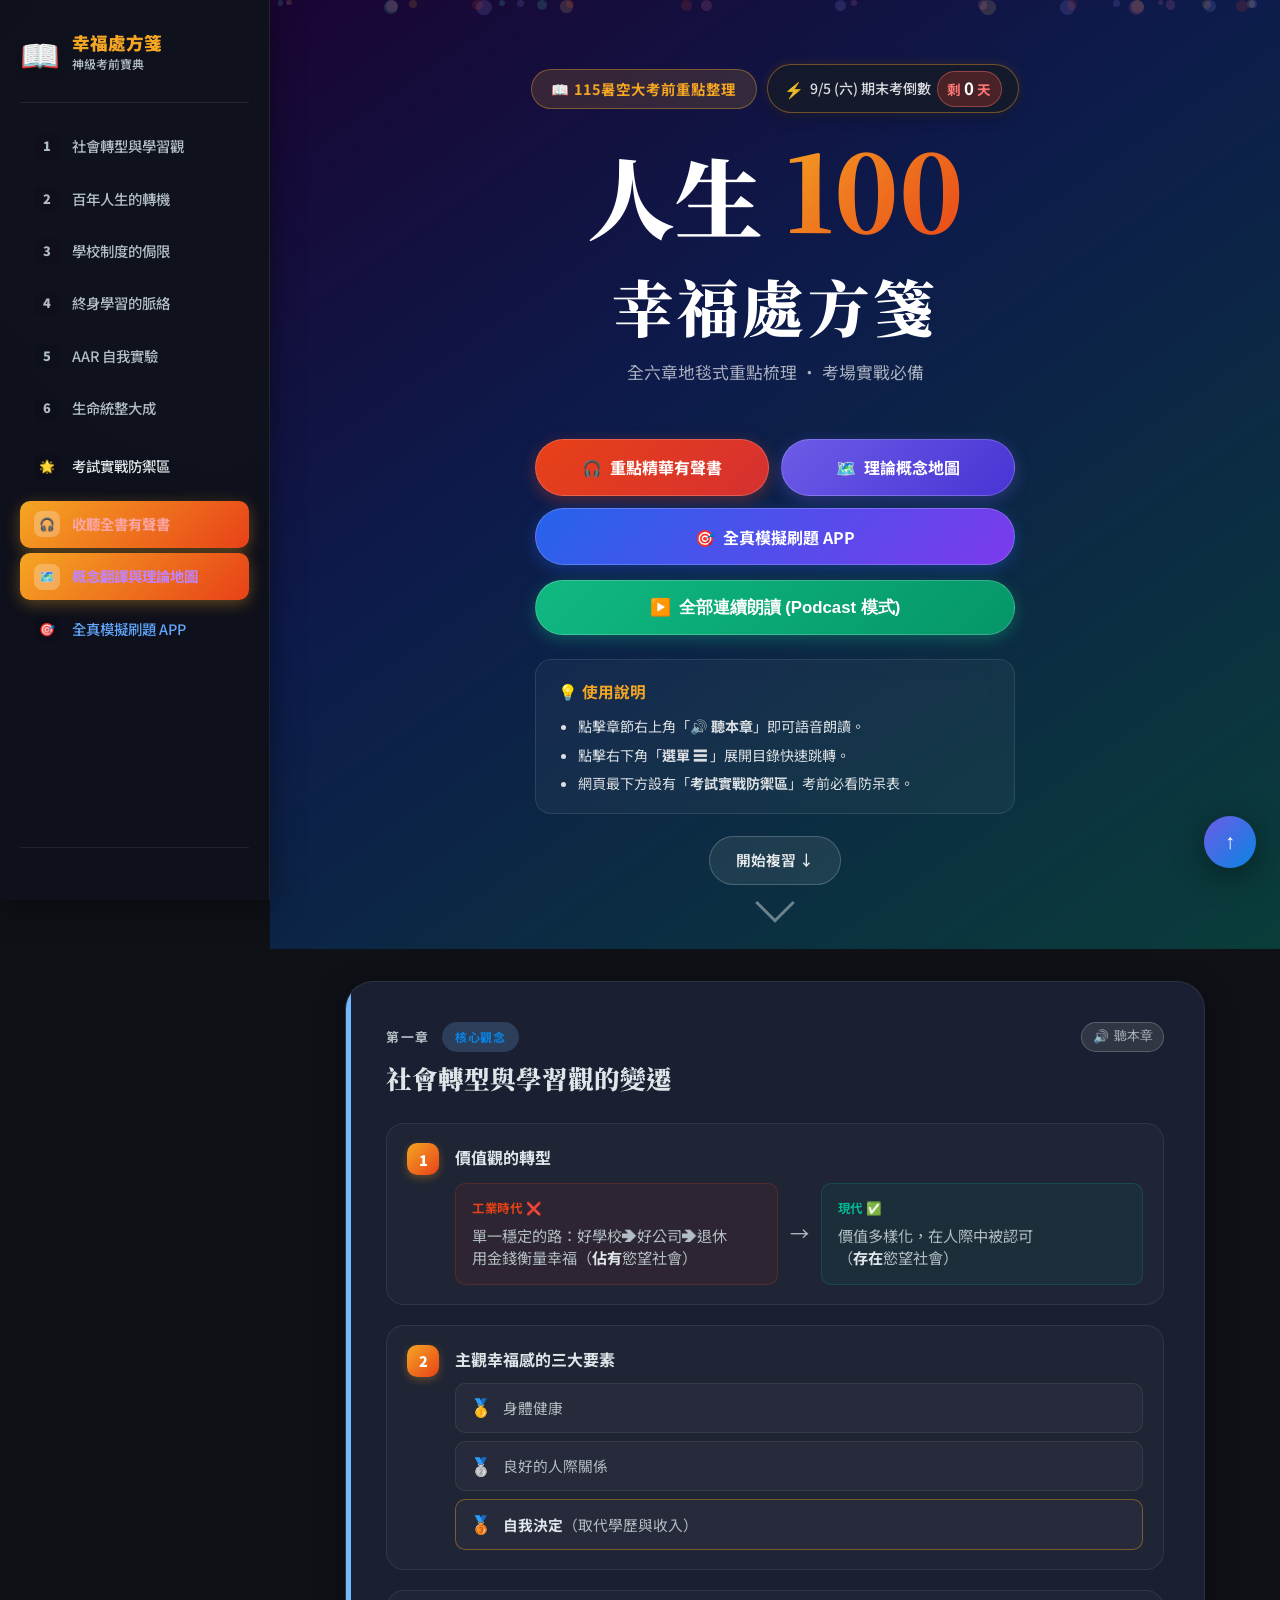
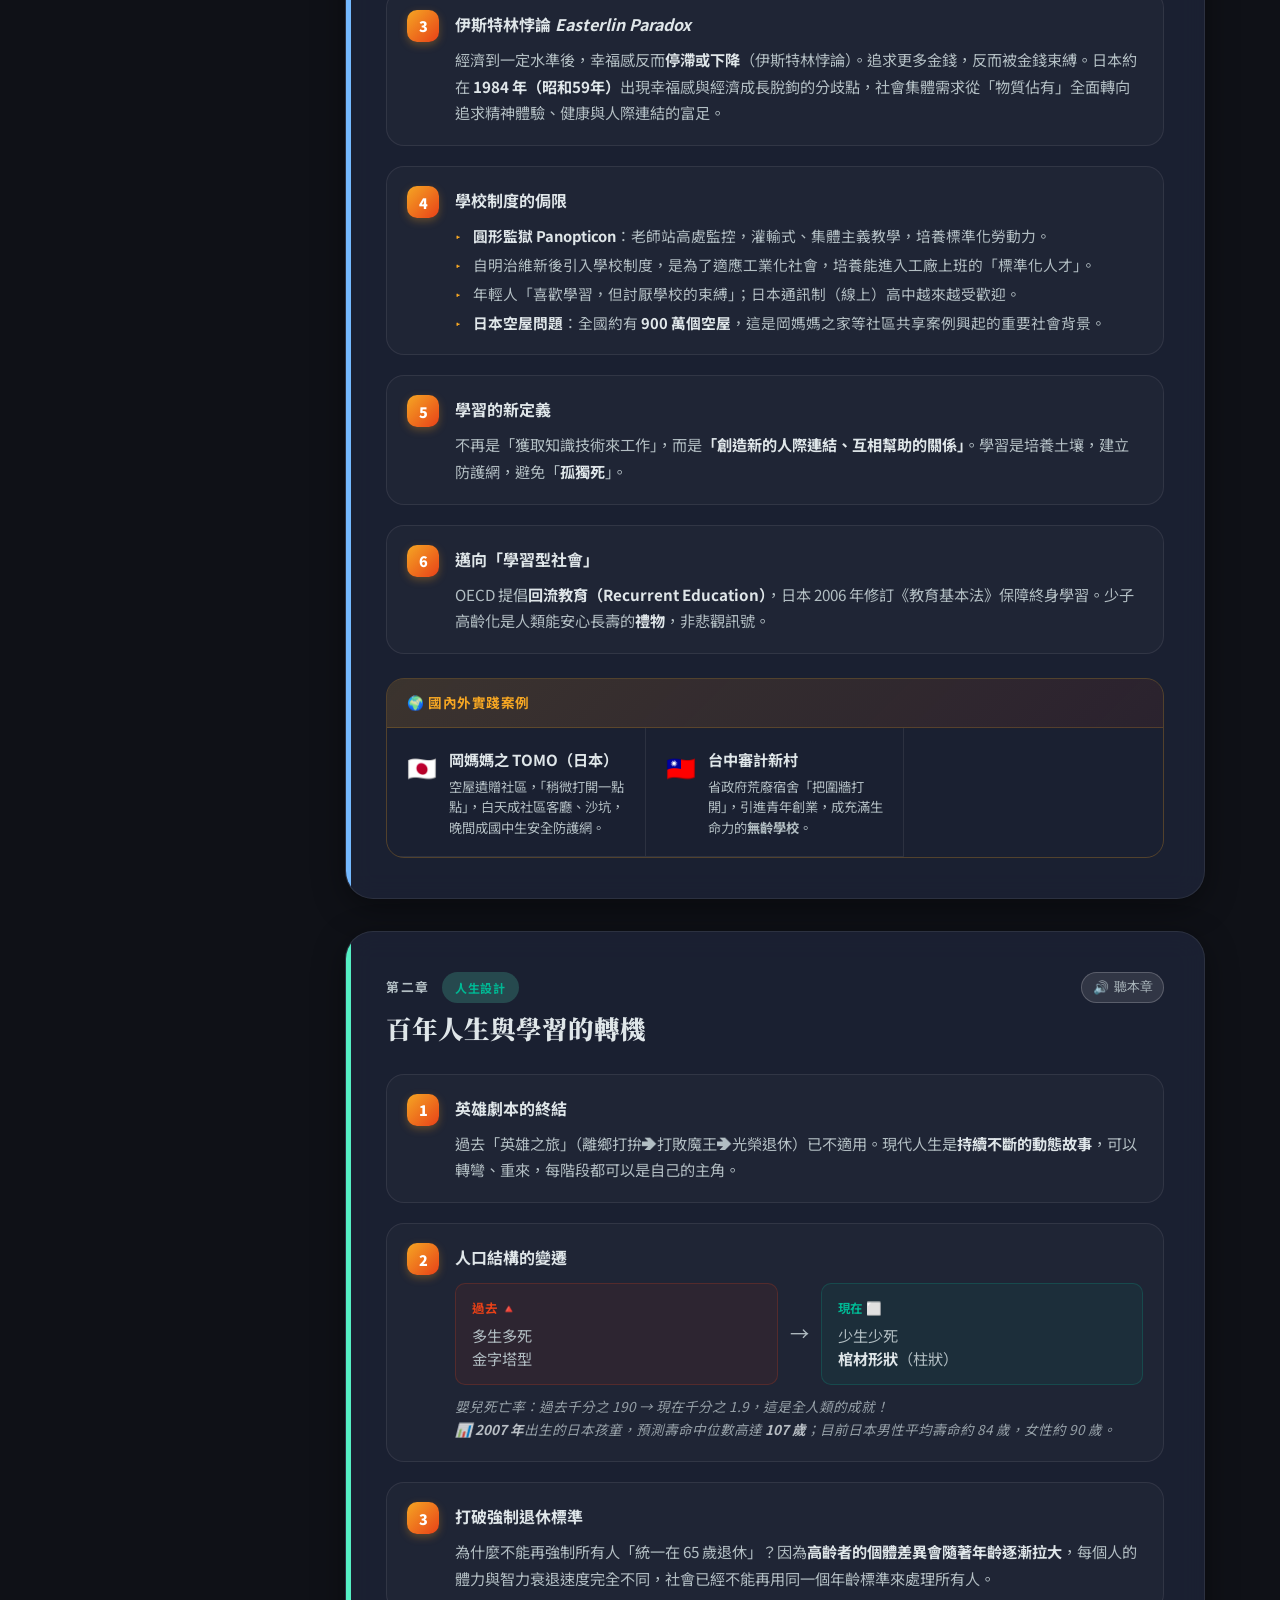
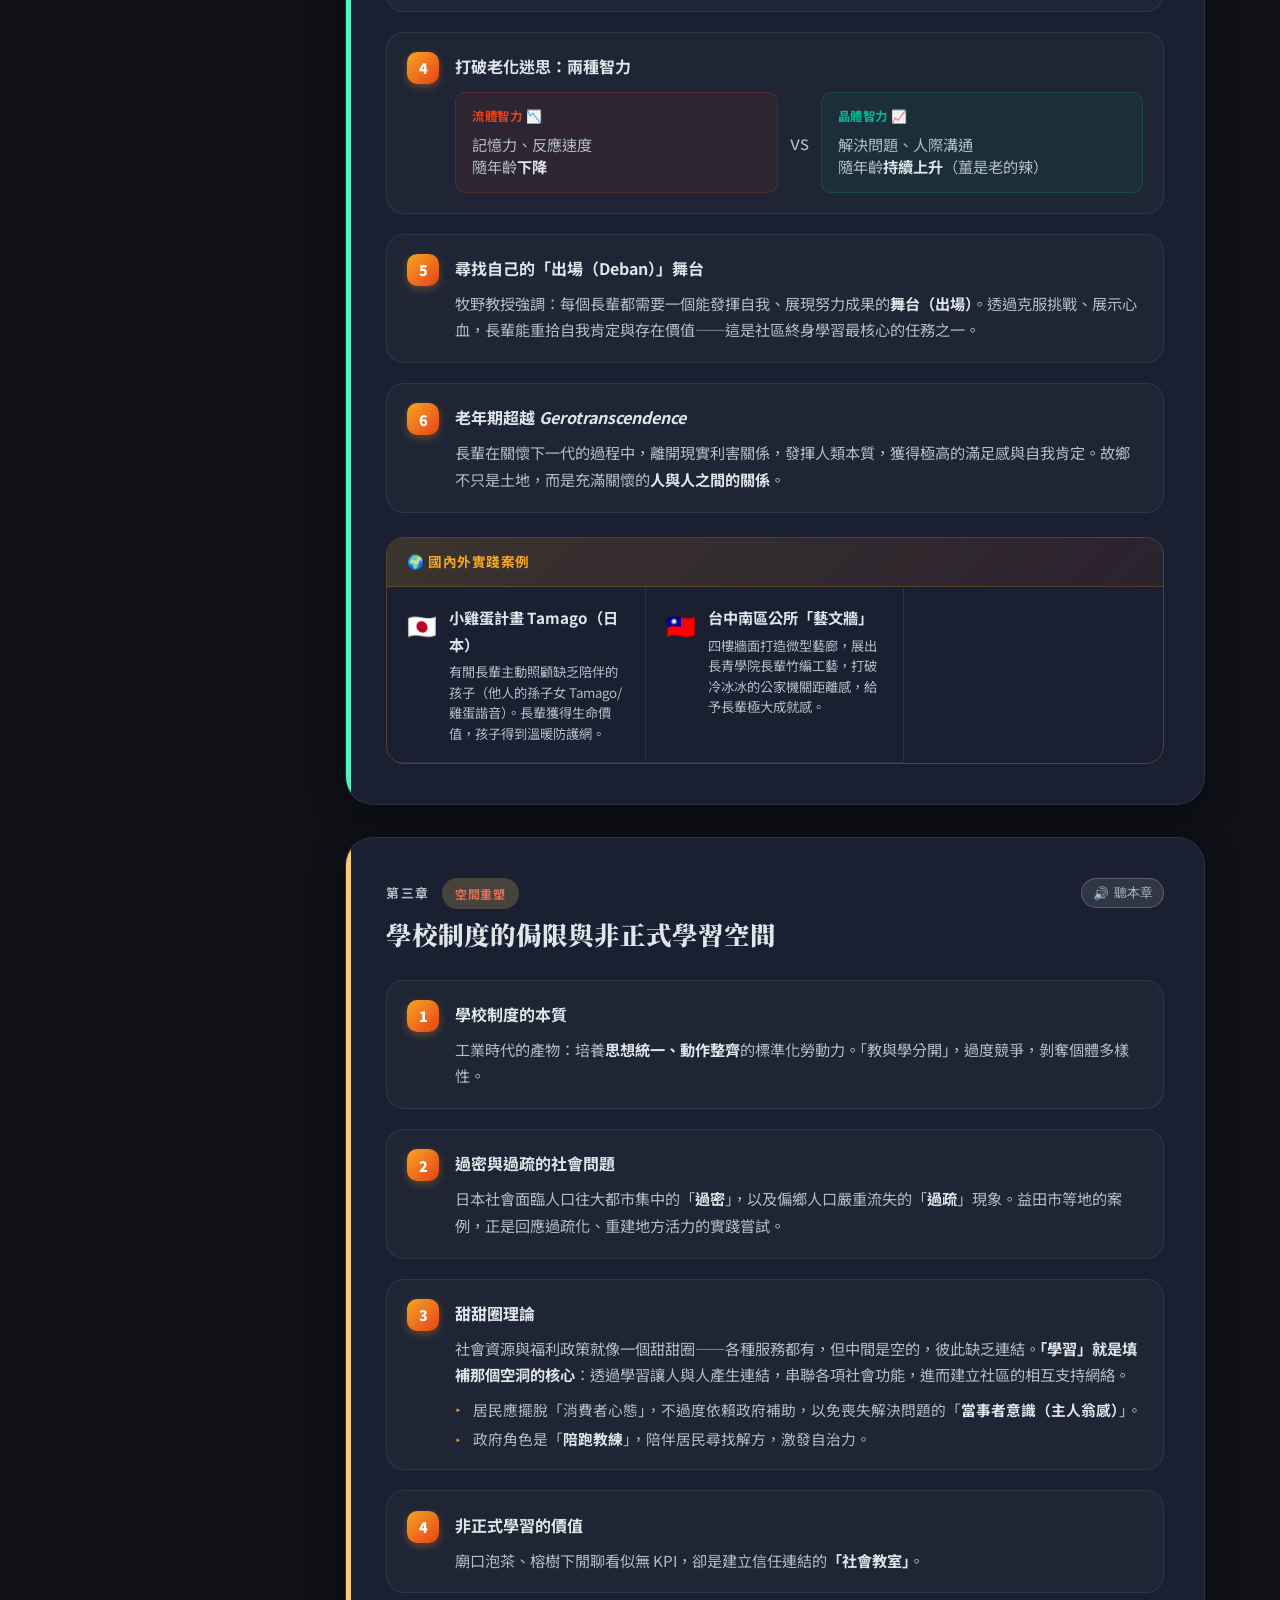
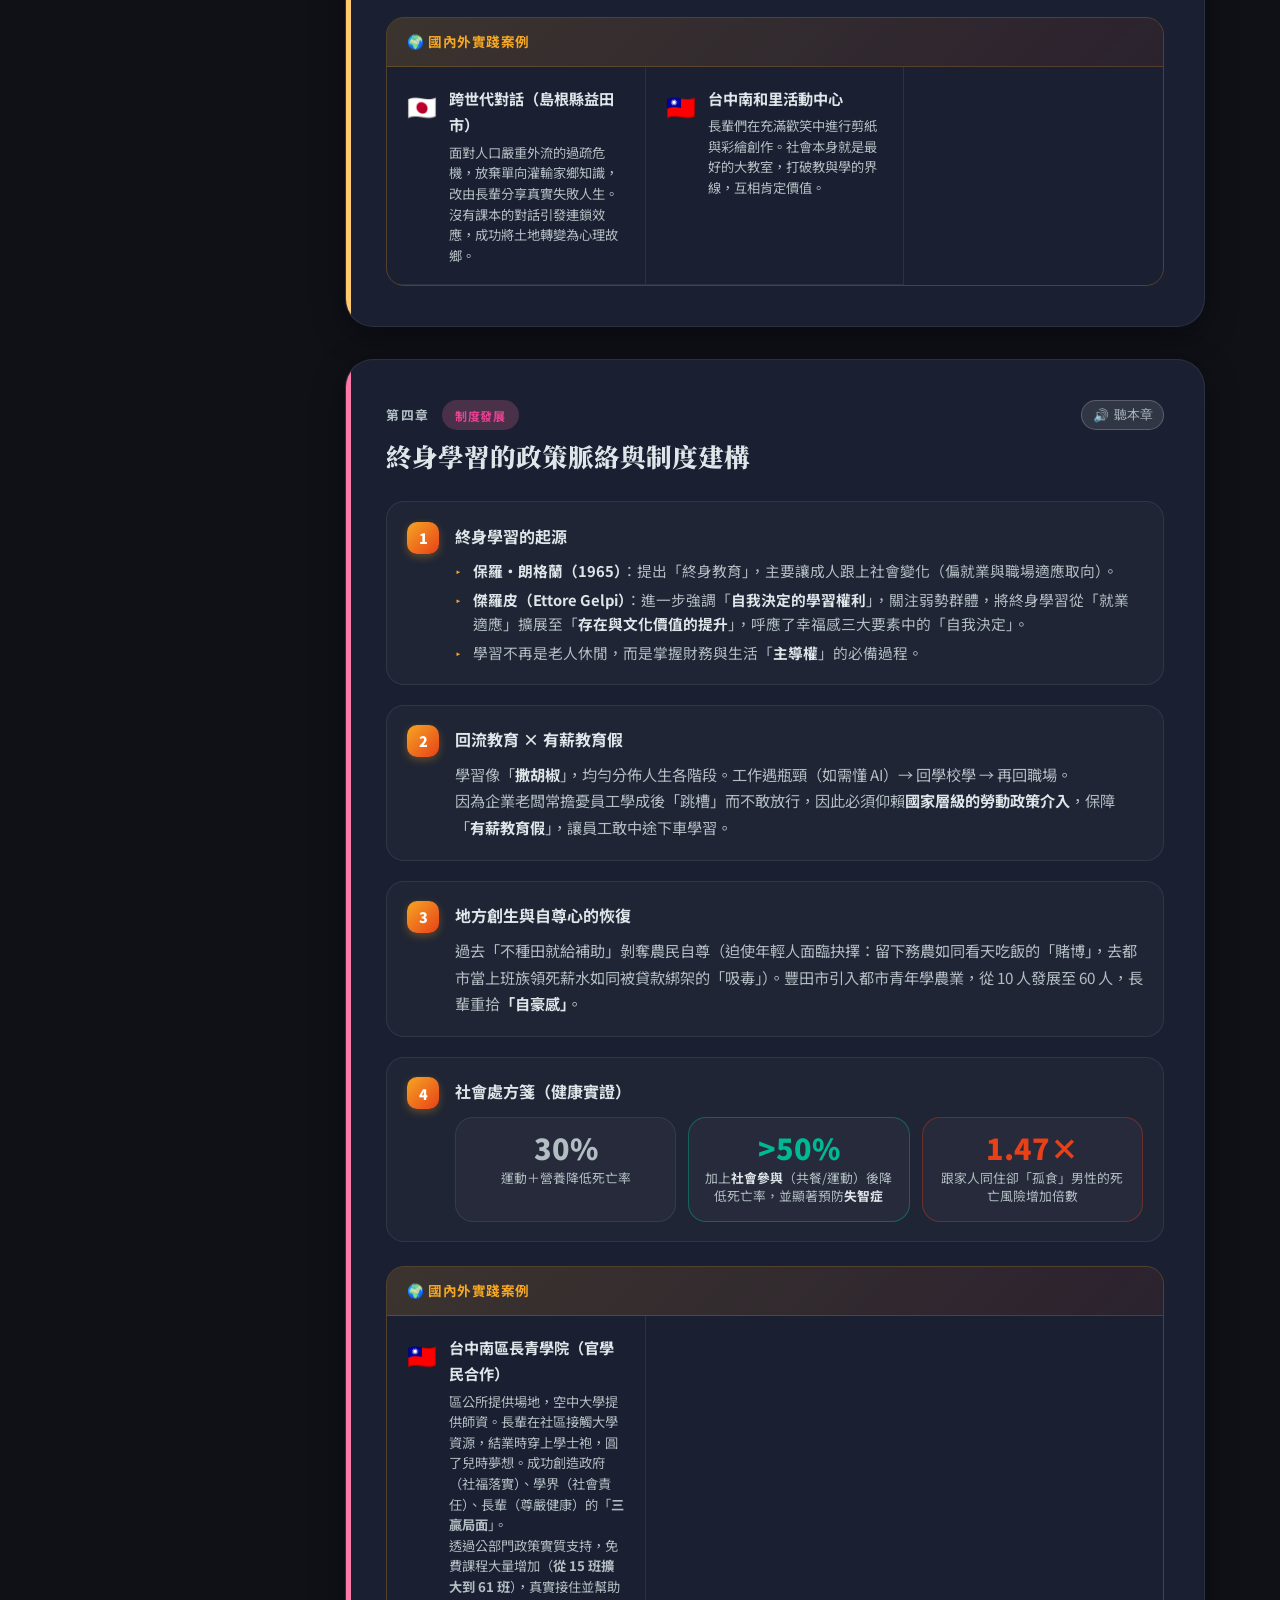
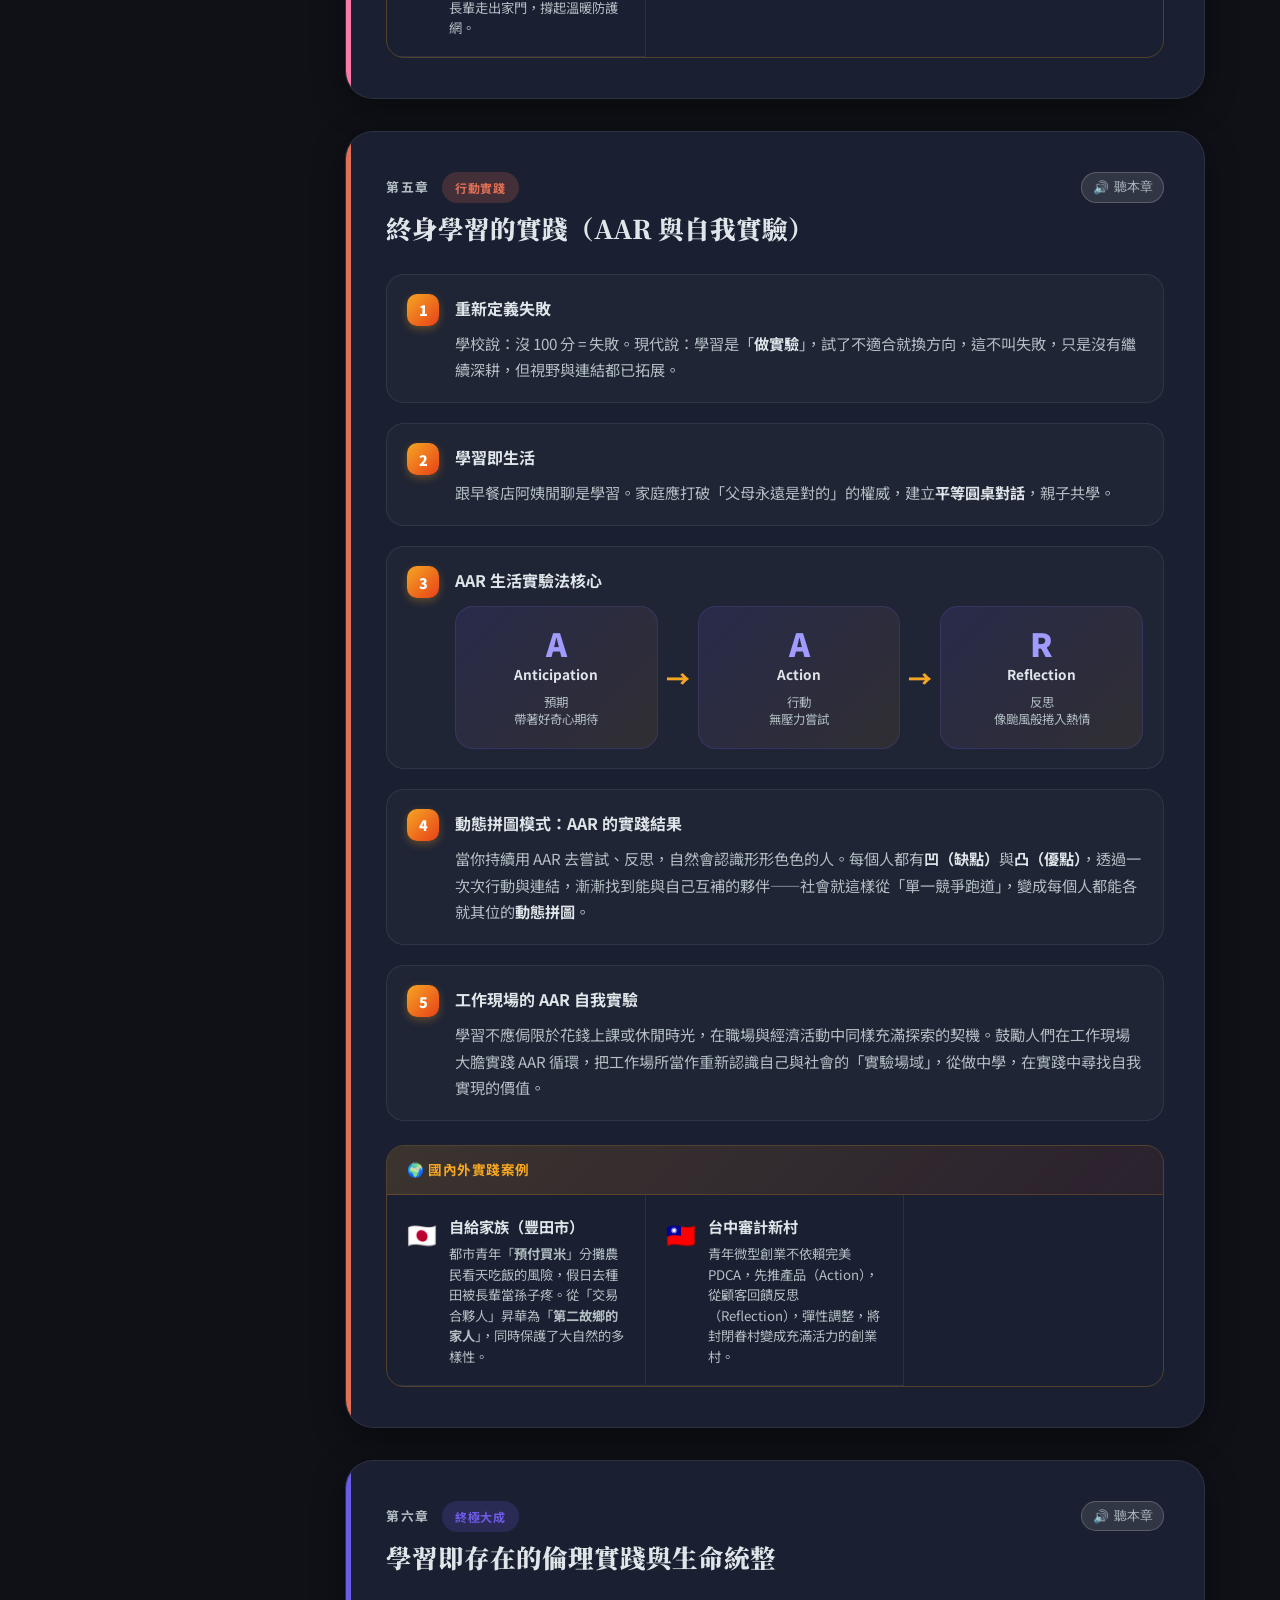
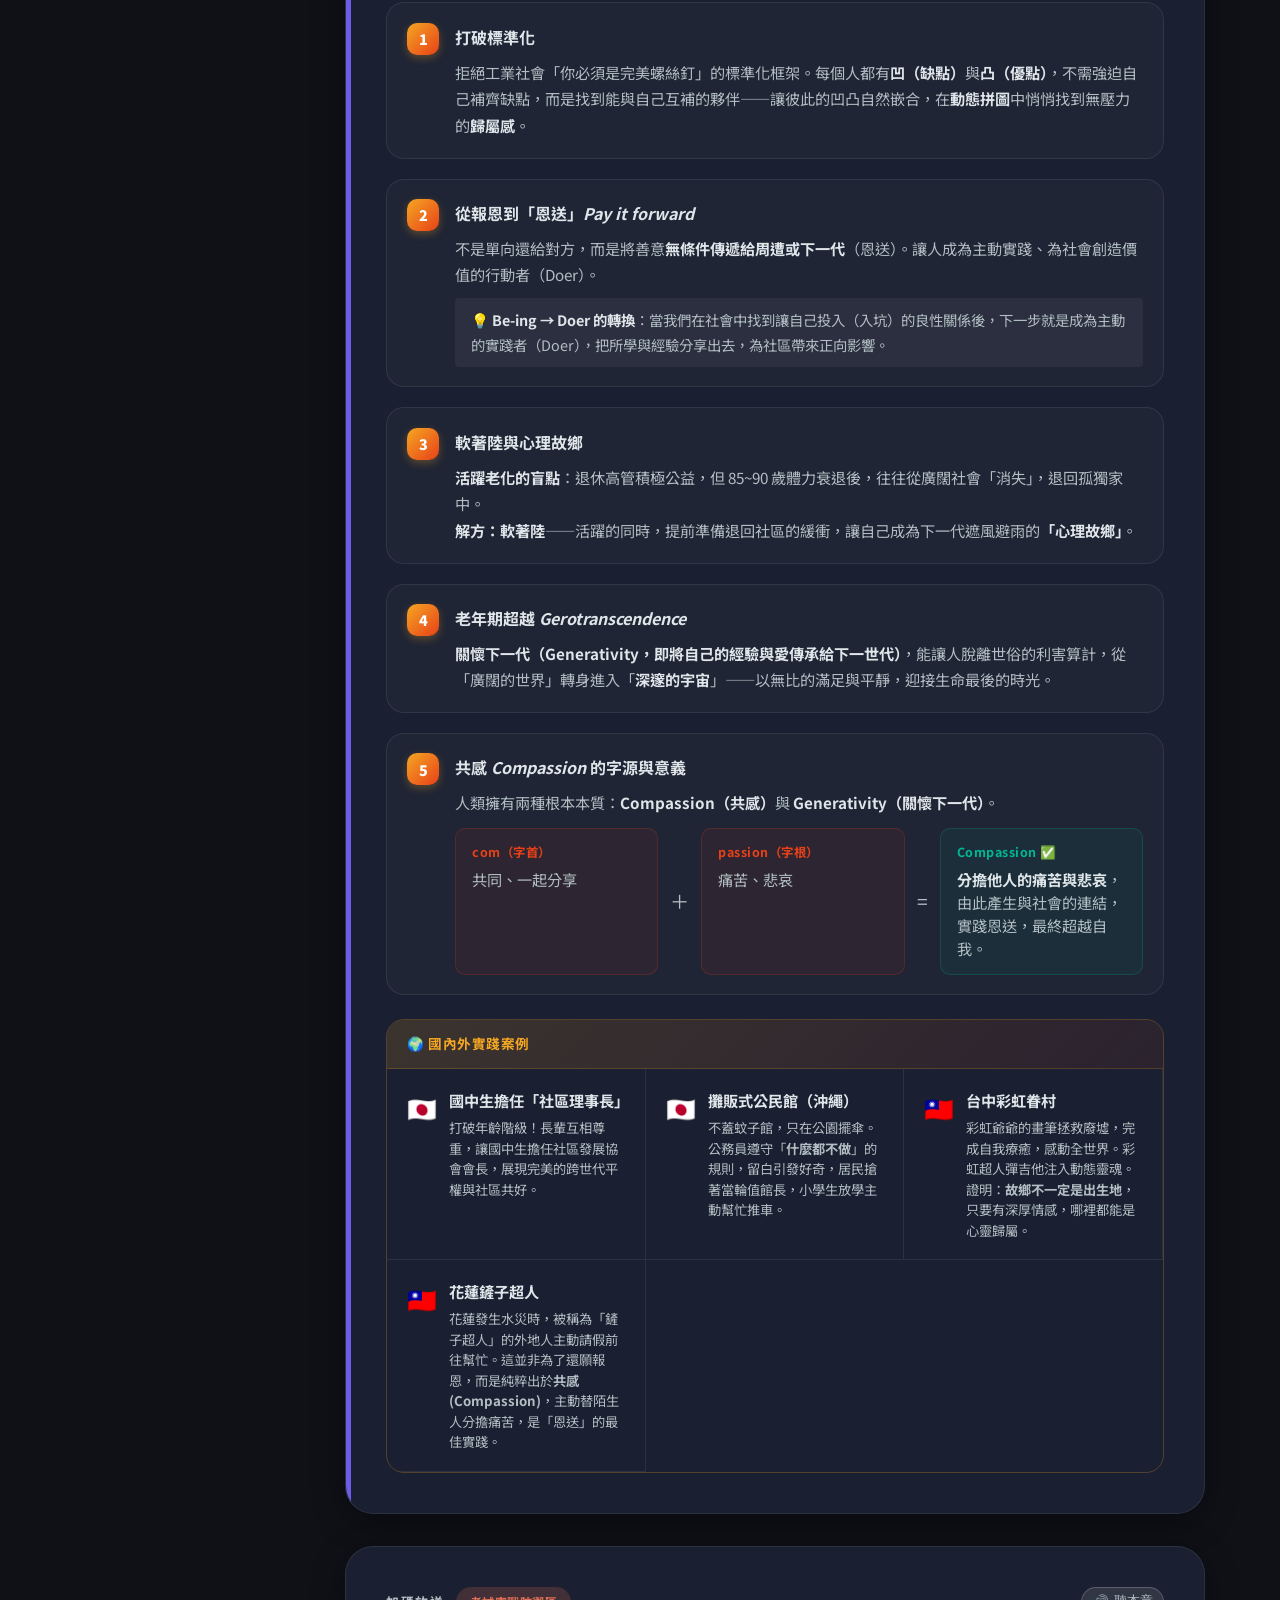
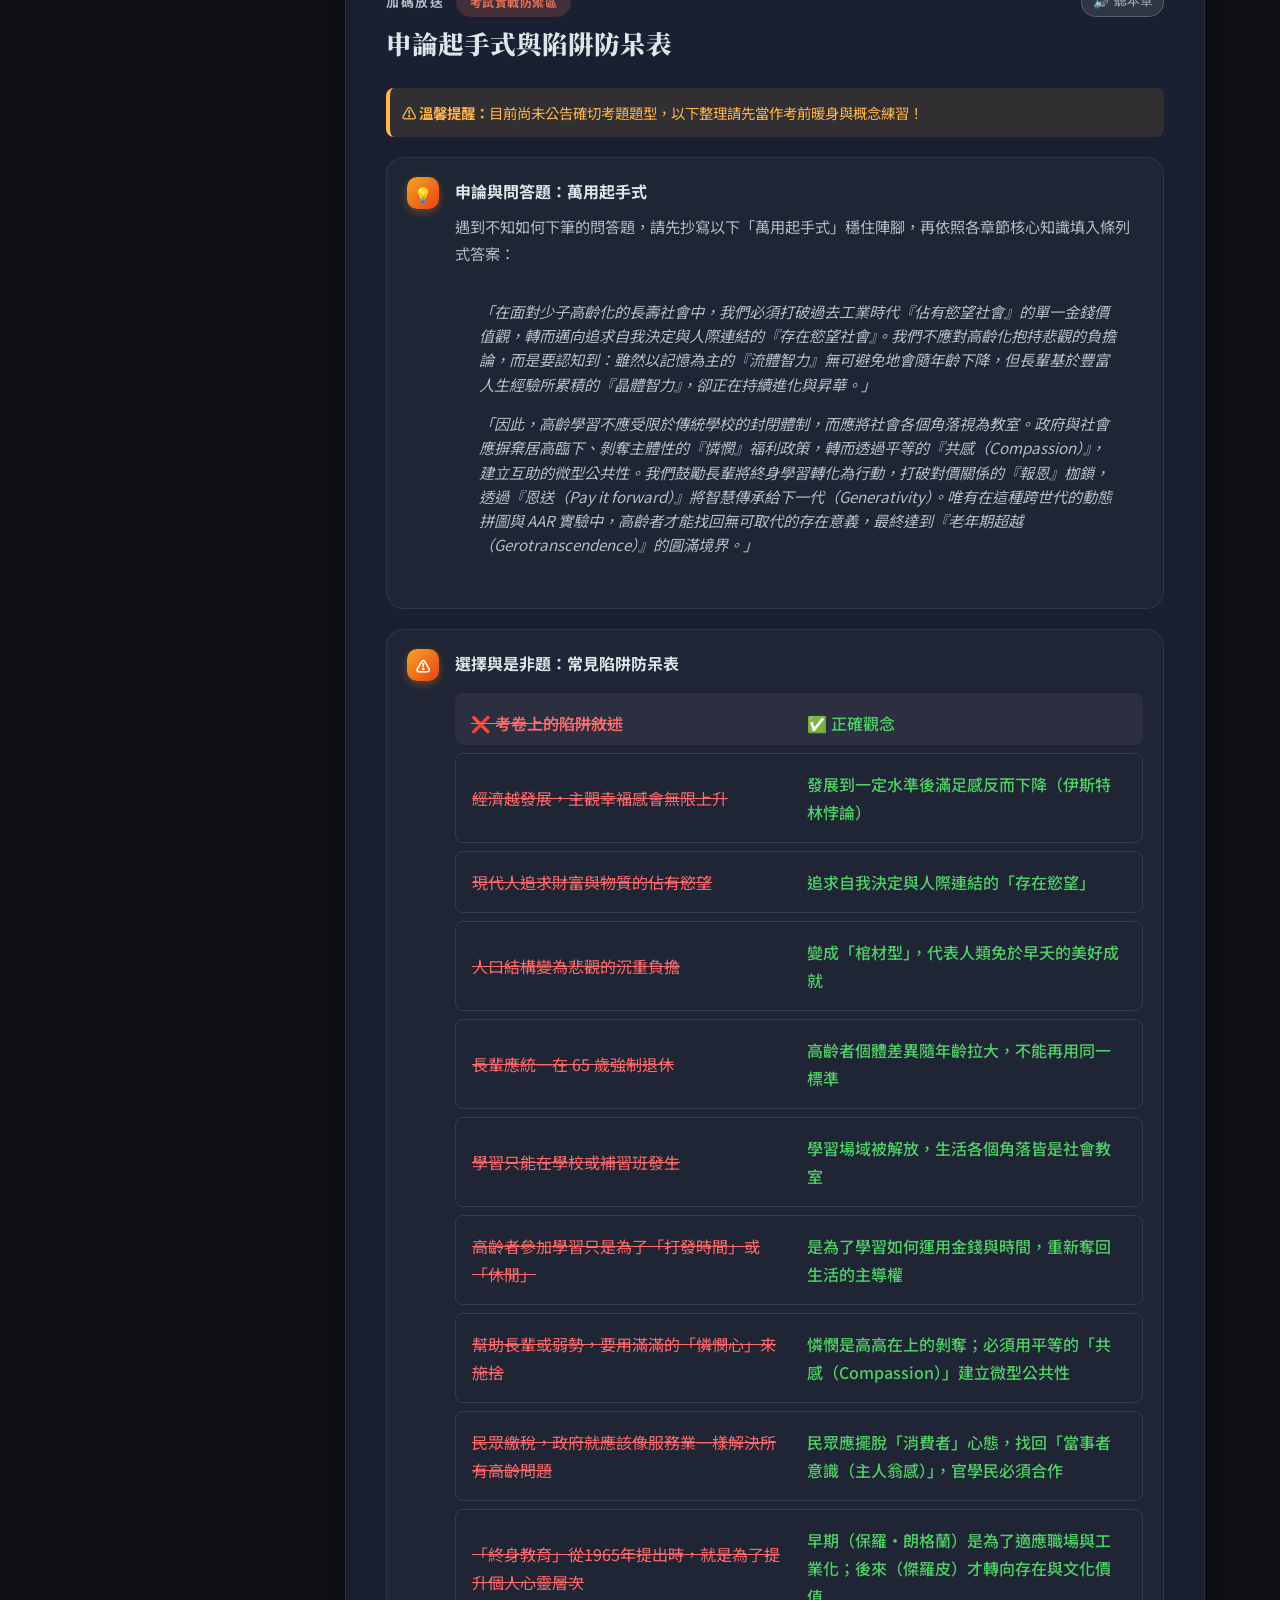
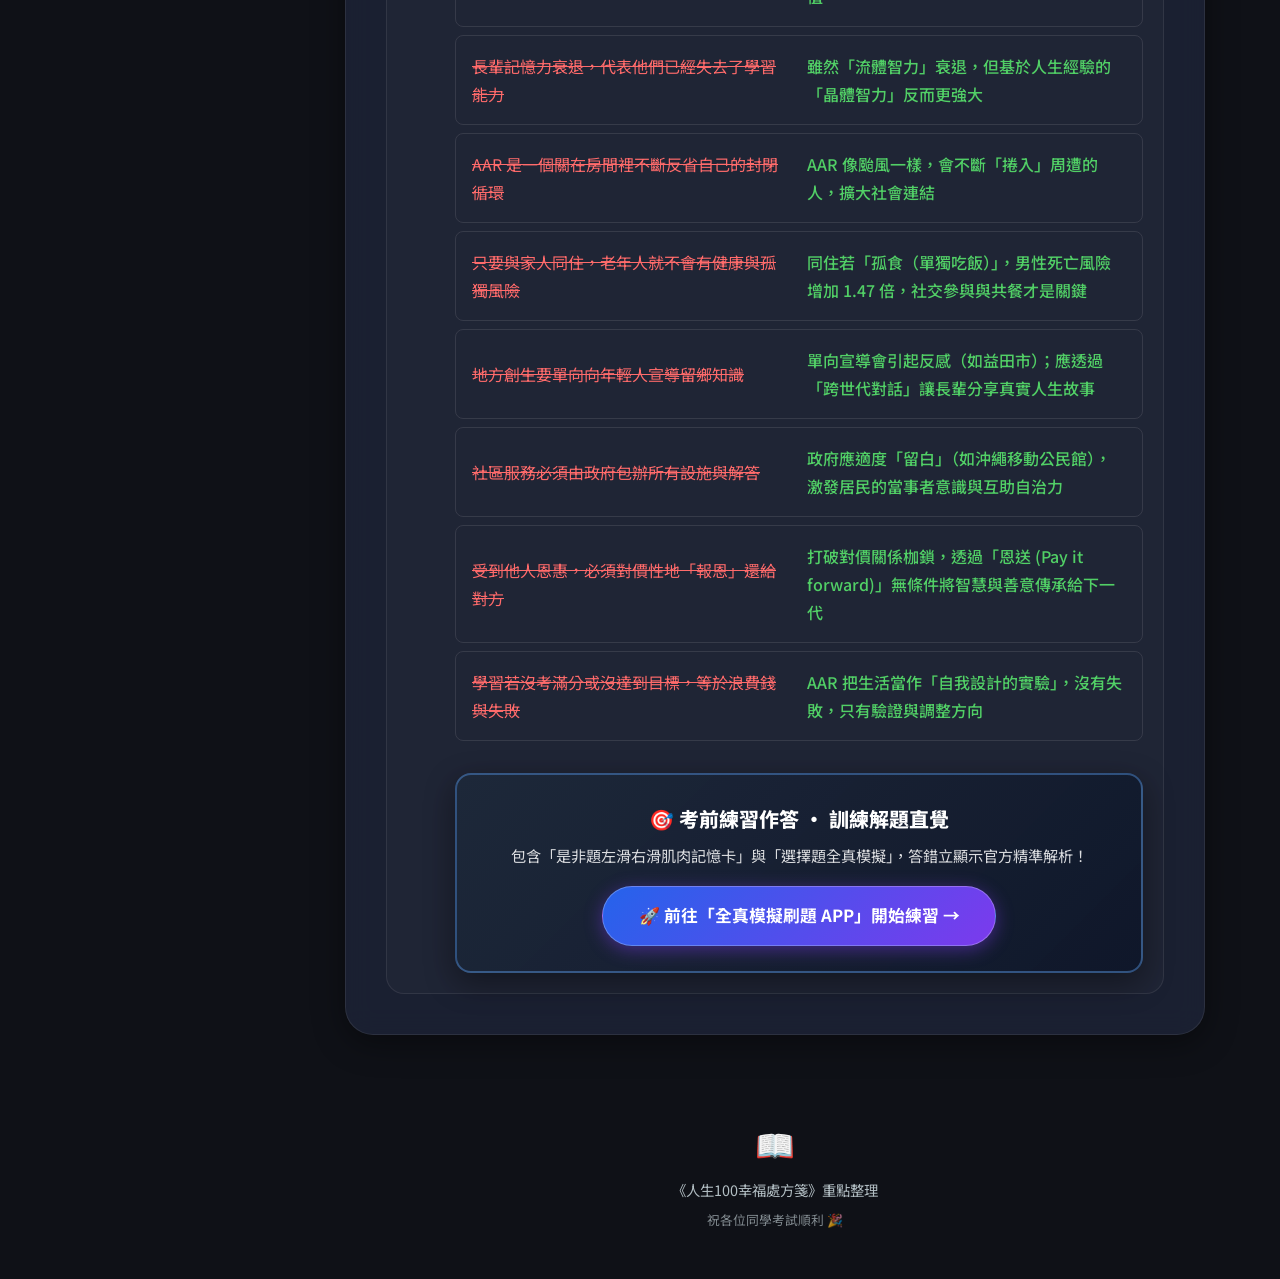
==== index.html @ 45ee3e50 "Integrate full-scale Quiz Practice App (nou-happiness-100-app) links into sidebar, hero grid, and ex" ====
<!DOCTYPE html>
<html lang="zh-TW" data-theme="dark">
<head>
    <meta charset="UTF-8">
    <meta http-equiv="Cache-Control" content="no-cache, no-store, must-revalidate">
    <meta http-equiv="Pragma" content="no-cache">
    <meta http-equiv="Expires" content="0">
    <meta name="viewport" content="width=device-width, initial-scale=1.0, viewport-fit=cover">
    <meta name="description" content="人生100幸福處方箋 - 空大課程最強考前寶典，涵蓋全章節重點與精彩案例，幫助您輕鬆掌握終身學習與生命統整的核心精華。">
    <meta name="apple-mobile-web-app-capable" content="yes">
    <meta name="apple-mobile-web-app-status-bar-style" content="black-translucent">
    <title>人生100幸福處方箋 | 神級寶典</title>
    <link rel="preconnect" href="https://fonts.googleapis.com">
    <link rel="preconnect" href="https://fonts.gstatic.com" crossorigin>
    <link href="https://fonts.googleapis.com/css2?family=Noto+Sans+TC:wght@300;400;500;700;900&family=Noto+Serif+TC:wght@700;900&display=swap" rel="stylesheet">
    <link rel="stylesheet" href="styles.css?v=36">
</head>
<body>
    <!-- Reading Progress Bar -->
    <div id="progress-bar"></div>

    <!-- Overlay for mobile sidebar -->
    <div class="sidebar-overlay" id="sidebar-overlay"></div>

    <div class="app-container">
        <!-- Sidebar Navigation -->
        <nav class="sidebar" id="sidebar">
            <div class="sidebar-brand">
                <div class="brand-icon">📖</div>
                <div class="brand-text">
                    <h2>幸福處方箋</h2>
                    <p>神級考前寶典</p>
                </div>
            </div>

            <div class="sidebar-divider"></div>

            <ul class="nav-links">

                <li>
                    <a href="#ch1" class="nav-item" data-ch="1">
                        <span class="nav-num">1</span>
                        <span class="nav-label">社會轉型與學習觀</span>
                    </a>
                </li>
                <li>
                    <a href="#ch2" class="nav-item" data-ch="2">
                        <span class="nav-num">2</span>
                        <span class="nav-label">百年人生的轉機</span>
                    </a>
                </li>
                <li>
                    <a href="#ch3" class="nav-item" data-ch="3">
                        <span class="nav-num">3</span>
                        <span class="nav-label">學校制度的侷限</span>
                    </a>
                </li>
                <li>
                    <a href="#ch4" class="nav-item" data-ch="4">
                        <span class="nav-num">4</span>
                        <span class="nav-label">終身學習的脈絡</span>
                    </a>
                </li>
                <li>
                    <a href="#ch5" class="nav-item" data-ch="5">
                        <span class="nav-num">5</span>
                        <span class="nav-label">AAR 自我實驗</span>
                    </a>
                </li>
                <li>
                    <a href="#ch6" class="nav-item" data-ch="6">
                        <span class="nav-num">6</span>
                        <span class="nav-label">生命統整大成</span>
                    </a>
                </li>
                <li class="nav-divider"></li>

                <li>
                    <a href="#exam-prep" class="nav-item" data-ch="exam" style="color: var(--primary-color);">
                        <span class="nav-num">🌟</span>
                        <span class="nav-label">考試實戰防禦區</span>
                    </a>
                </li>
                <li class="nav-divider"></li>
                <li>
                    <a href="#hero" class="nav-item" data-ch="audio" style="color: #fca5a5;">
                        <span class="nav-num">🎧</span>
                        <span class="nav-label">收聽全書有聲書</span>
                    </a>
                </li>
                <li>
                    <a href="#hero" class="nav-item" data-ch="concepts" style="color: #c084fc;">
                        <span class="nav-num">🗺️</span>
                        <span class="nav-label">概念翻譯與理論地圖</span>
                    </a>
                </li>
                <li>
                    <a href="https://m0904103.github.io/nou-happiness-100-app/" target="_blank" rel="noopener noreferrer" class="nav-item" style="color: #60a5fa;">
                        <span class="nav-num">🎯</span>
                        <span class="nav-label">全真模擬刷題 APP</span>
                    </a>
                </li>
            </ul>

            <div class="sidebar-footer">
                <!-- Theme toggle removed as per user request (forced dark mode) -->
            </div>
        </nav>

        <!-- Main Content -->
        <main class="main-content" id="main-content">

            <!-- Hero Section -->
            <section id="hero" class="hero-section" scroll-margin-top="0">
                <div class="hero-particles" id="particles"></div>
                <div class="hero-content">
                    <div class="hero-badges-wrapper">
                        <div class="hero-badge">📖 115暑空大考前重點整理</div>
                        <div class="hero-countdown-pill" id="exam-countdown">
                            <span class="pill-fire">⚡</span>
                            <span class="pill-text">9/5 (六) 期末考倒數</span>
                            <span class="pill-days-highlight">剩 <strong id="cd-days">39</strong> 天</span>
                        </div>
                    </div>

                    <h1 class="hero-title">
                        人生 <span class="hero-number">100</span><br>
                        <span class="hero-subtitle-text">幸福處方箋</span>
                    </h1>
                    <p class="hero-desc">全六章地毯式重點梳理 · 考場實戰必備</p>
                    
                    <!-- Action Cards Grid -->
                    <div class="hero-action-grid">
                        <a href="https://m0904103.github.io/ibasho/" target="_blank" rel="noopener noreferrer" class="hero-action-card hero-action-audiobook">
                            <span class="action-icon">🎧</span>
                            <span class="action-text">重點精華有聲書</span>
                        </a>
                        <a href="concepts.html" target="_blank" rel="noopener noreferrer" class="hero-action-card hero-action-map">
                            <span class="action-icon">🗺️</span>
                            <span class="action-text">理論概念地圖</span>
                        </a>
                        <a href="https://m0904103.github.io/nou-happiness-100-app/" target="_blank" rel="noopener noreferrer" class="hero-action-card hero-action-quiz">
                            <span class="action-icon">🎯</span>
                            <span class="action-text">全真模擬刷題 APP</span>
                        </a>
                    </div>

                    <button id="play-all-tts-btn" class="hero-podcast-btn">
                        <span class="podcast-icon">▶️</span>
                        <span>全部連續朗讀 (Podcast 模式)</span>
                    </button>

                    <!-- Usage Guide Card -->
                    <div class="hero-usage-card">
                        <h3 class="usage-title">💡 使用說明</h3>
                        <ul class="usage-list">
                            <li>點擊章節右上角「<strong>🔊 聽本章</strong>」即可語音朗讀。</li>
                            <li>點擊右下角「<strong>選單 ☰ </strong>」展開目錄快速跳轉。</li>
                            <li>網頁最下方設有「<strong>考試實戰防禦區</strong>」考前必看防呆表。</li>
                        </ul>
                    </div>
                    
                    <a href="#ch1" class="hero-start-btn">開始複習 ↓</a>
                </div>
                <div class="hero-scroll-hint">
                    <div class="scroll-arrow"></div>
                </div>
            </section>


            <!-- Chapter 1 -->
            <section id="ch1" class="chapter-card" data-chapter="1">
                <div class="chapter-eyebrow">
                    <span class="chapter-num-label">第一章</span>
                    <span class="badge badge--core">核心觀念</span>
                </div>
                <h2 class="chapter-title">社會轉型與學習觀的變遷</h2>
                <div class="chapter-body">
                    <div class="point-list">
                        <div class="point-item">
                            <div class="point-marker">1</div>
                            <div class="point-content">
                                <h3>價值觀的轉型</h3>
                                <div class="compare-row">
                                    <div class="compare-box compare-box--old">
                                        <div class="compare-label">工業時代 ❌</div>
                                        <p>單一穩定的路：好學校➔好公司➔退休<br>用金錢衡量幸福（<strong>佔有</strong>慾望社會）</p>
                                    </div>
                                    <div class="compare-arrow">→</div>
                                    <div class="compare-box compare-box--new">
                                        <div class="compare-label">現代 ✅</div>
                                        <p>價值多樣化，在人際中被認可<br>（<strong>存在</strong>慾望社會）</p>
                                    </div>
                                </div>
                            </div>
                        </div>

                        <div class="point-item">
                            <div class="point-marker">2</div>
                            <div class="point-content">
                                <h3>主觀幸福感的三大要素</h3>
                                <div class="rank-row">
                                    <div class="rank-item"><span class="rank-num">🥇</span><span>身體健康</span></div>
                                    <div class="rank-item"><span class="rank-num">🥈</span><span>良好的人際關係</span></div>
                                    <div class="rank-item rank-item--key"><span class="rank-num">🥉</span><span><strong>自我決定</strong>（取代學歷與收入）</span></div>
                                </div>

                            </div>
                        </div>

                        <div class="point-item">
                            <div class="point-marker">3</div>
                            <div class="point-content">
                                <h3>伊斯特林悖論 <em>Easterlin Paradox</em></h3>
                                <p>經濟到一定水準後，幸福感反而<strong>停滯或下降</strong>（伊斯特林悖論）。追求更多金錢，反而被金錢束縛。日本約在 <strong>1984 年（昭和59年）</strong>出現幸福感與經濟成長脫鉤的分歧點，社會集體需求從「物質佔有」全面轉向追求精神體驗、健康與人際連結的富足。</p>
                            </div>
                        </div>

                        <div class="point-item">
                            <div class="point-marker">4</div>
                            <div class="point-content">
                                <h3>學校制度的侷限</h3>
                                <ul class="sub-list">
                                    <li><strong>圓形監獄 Panopticon</strong>：老師站高處監控，灌輸式、集體主義教學，培養標準化勞動力。</li>
                                    <li>自明治維新後引入學校制度，是為了適應工業化社會，培養能進入工廠上班的「標準化人才」。</li>
                                    <li>年輕人「喜歡學習，但討厭學校的束縛」；日本通訊制（線上）高中越來越受歡迎。</li>
                                    <li><strong>日本空屋問題</strong>：全國約有 <strong>900 萬個空屋</strong>，這是岡媽媽之家等社區共享案例興起的重要社會背景。</li>
                                </ul>
                            </div>
                        </div>

                        <div class="point-item">
                            <div class="point-marker">5</div>
                            <div class="point-content">
                                <h3>學習的新定義</h3>
                                <p>不再是「獲取知識技術來工作」，而是<strong>「創造新的人際連結、互相幫助的關係」</strong>。學習是培養土壤，建立防護網，避免「<strong>孤獨死</strong>」。</p>
                            </div>
                        </div>

                        <div class="point-item">
                            <div class="point-marker">6</div>
                            <div class="point-content">
                                <h3>邁向「學習型社會」</h3>
                                <p>OECD 提倡<strong>回流教育（Recurrent Education）</strong>，日本 2006 年修訂《教育基本法》保障終身學習。少子高齡化是人類能安心長壽的<strong>禮物</strong>，非悲觀訊號。</p>
                            </div>
                        </div>
                    </div>

                    <div class="case-study-block">
                        <div class="case-header">🌍 國內外實踐案例</div>
                        <div class="case-grid">
                            <div class="case-item">
                                <div class="case-flag">🇯🇵</div>
                                <div class="case-body">
                                    <strong>岡媽媽之 TOMO（日本）</strong>
                                    <p>空屋遺贈社區，「稍微打開一點點」，白天成社區客廳、沙坑，晚間成國中生安全防護網。</p>
                                </div>
                            </div>
                            <div class="case-item">
                                <div class="case-flag">🇹🇼</div>
                                <div class="case-body">
                                    <strong>台中審計新村</strong>
                                    <p>省政府荒廢宿舍「把圍牆打開」，引進青年創業，成充滿生命力的<strong>無齡學校</strong>。</p>
                                </div>
                            </div>
                        </div>
                    </div>
                </div>
            </section>

            <!-- Chapter 2 -->
            <section id="ch2" class="chapter-card" data-chapter="2">
                <div class="chapter-eyebrow">
                    <span class="chapter-num-label">第二章</span>
                    <span class="badge badge--design">人生設計</span>
                </div>
                <h2 class="chapter-title">百年人生與學習的轉機</h2>
                <div class="chapter-body">
                    <div class="point-list">
                        <div class="point-item">
                            <div class="point-marker">1</div>
                            <div class="point-content">
                                <h3>英雄劇本的終結</h3>
                                <p>過去「英雄之旅」（離鄉打拚➔打敗魔王➔光榮退休）已不適用。現代人生是<strong>持續不斷的動態故事</strong>，可以轉彎、重來，每階段都可以是自己的主角。</p>
                            </div>
                        </div>

                        <div class="point-item">
                            <div class="point-marker">2</div>
                            <div class="point-content">
                                <h3>人口結構的變遷</h3>
                                <div class="compare-row">
                                    <div class="compare-box compare-box--old">
                                        <div class="compare-label">過去 🔺</div>
                                        <p>多生多死<br>金字塔型</p>
                                    </div>
                                    <div class="compare-arrow">→</div>
                                    <div class="compare-box compare-box--new">
                                        <div class="compare-label">現在 ⬜</div>
                                        <p>少生少死<br><strong>棺材形狀</strong>（柱狀）</p>
                                    </div>
                                </div>
                                <p class="point-note">嬰兒死亡率：過去千分之 190 → 現在千分之 1.9，這是全人類的成就！<br>📊 <strong>2007 年</strong>出生的日本孩童，預測壽命中位數高達 <strong>107 歲</strong>；目前日本男性平均壽命約 84 歲，女性約 90 歲。</p>
                            </div>
                        </div>

                        <div class="point-item">
                            <div class="point-marker">3</div>
                            <div class="point-content">
                                <h3>打破強制退休標準</h3>
                                <p>為什麼不能再強制所有人「統一在 65 歲退休」？因為<strong>高齡者的個體差異會隨著年齡逐漸拉大</strong>，每個人的體力與智力衰退速度完全不同，社會已經不能再用同一個年齡標準來處理所有人。</p>
                            </div>
                        </div>

                        <div class="point-item">
                            <div class="point-marker">4</div>
                            <div class="point-content">
                                <h3>打破老化迷思：兩種智力</h3>
                                <div class="compare-row">
                                    <div class="compare-box compare-box--old">
                                        <div class="compare-label">流體智力 📉</div>
                                        <p>記憶力、反應速度<br>隨年齡<strong>下降</strong></p>
                                    </div>
                                    <div class="compare-arrow">vs</div>
                                    <div class="compare-box compare-box--new">
                                        <div class="compare-label">晶體智力 📈</div>
                                        <p>解決問題、人際溝通<br>隨年齡<strong>持續上升</strong>（薑是老的辣）</p>
                                    </div>
                                </div>
                            </div>
                        </div>

                        <div class="point-item">
                            <div class="point-marker">5</div>
                            <div class="point-content">
                                <h3>尋找自己的「出場（Deban）」舞台</h3>
                                <p>牧野教授強調：每個長輩都需要一個能發揮自我、展現努力成果的<strong>舞台（出場）</strong>。透過克服挑戰、展示心血，長輩能重拾自我肯定與存在價值——這是社區終身學習最核心的任務之一。</p>
                            </div>
                        </div>

                        <div class="point-item">
                            <div class="point-marker">6</div>
                            <div class="point-content">
                                <h3>老年期超越 <em>Gerotranscendence</em></h3>
                                <p>長輩在關懷下一代的過程中，離開現實利害關係，發揮人類本質，獲得極高的滿足感與自我肯定。故鄉不只是土地，而是充滿關懷的<strong>人與人之間的關係</strong>。</p>
                            </div>
                        </div>
                    </div>

                    <div class="case-study-block">
                        <div class="case-header">🌍 國內外實踐案例</div>
                        <div class="case-grid">
                            <div class="case-item">
                                <div class="case-flag">🇯🇵</div>
                                <div class="case-body">
                                    <strong>小雞蛋計畫 Tamago（日本）</strong>
                                    <p>有閒長輩主動照顧缺乏陪伴的孩子（他人的孫子女 Tamago/雞蛋諧音）。長輩獲得生命價值，孩子得到溫暖防護網。</p>
                                </div>
                            </div>
                            <div class="case-item">
                                <div class="case-flag">🇹🇼</div>
                                <div class="case-body">
                                    <strong>台中南區公所「藝文牆」</strong>
                                    <p>四樓牆面打造微型藝廊，展出長青學院長輩竹編工藝，打破冷冰冰的公家機關距離感，給予長輩極大成就感。</p>
                                </div>
                            </div>
                        </div>
                    </div>
                </div>
            </section>

            <!-- Chapter 3 -->
            <section id="ch3" class="chapter-card" data-chapter="3">
                <div class="chapter-eyebrow">
                    <span class="chapter-num-label">第三章</span>
                    <span class="badge badge--space">空間重塑</span>
                </div>
                <h2 class="chapter-title">學校制度的侷限與非正式學習空間</h2>
                <div class="chapter-body">
                    <div class="point-list">
                        <div class="point-item">
                            <div class="point-marker">1</div>
                            <div class="point-content">
                                <h3>學校制度的本質</h3>
                                <p>工業時代的產物：培養<strong>思想統一、動作整齊</strong>的標準化勞動力。「教與學分開」，過度競爭，剝奪個體多樣性。</p>
                            </div>
                        </div>

                        <div class="point-item">
                            <div class="point-marker">2</div>
                            <div class="point-content">
                                <h3>過密與過疏的社會問題</h3>
                                <p>日本社會面臨人口往大都市集中的「<strong>過密</strong>」，以及偏鄉人口嚴重流失的「<strong>過疏</strong>」現象。益田市等地的案例，正是回應過疏化、重建地方活力的實踐嘗試。</p>
                            </div>
                        </div>

                        <div class="point-item">
                            <div class="point-marker">3</div>
                            <div class="point-content">
                                <h3>甜甜圈理論</h3>
                                <p>社會資源與福利政策就像一個甜甜圈——各種服務都有，但中間是空的，彼此缺乏連結。<strong>「學習」就是填補那個空洞的核心</strong>：透過學習讓人與人產生連結，串聯各項社會功能，進而建立社區的相互支持網絡。</p>
                                <ul class="sub-list">
                                    <li>居民應擺脫「消費者心態」，不過度依賴政府補助，以免喪失解決問題的「<strong>當事者意識（主人翁感）</strong>」。</li>
                                    <li>政府角色是「<strong>陪跑教練</strong>」，陪伴居民尋找解方，激發自治力。</li>
                                </ul>
                            </div>
                        </div>

                        <div class="point-item">
                            <div class="point-marker">4</div>
                            <div class="point-content">
                                <h3>非正式學習的價值</h3>
                                <p>廟口泡茶、榕樹下閒聊看似無 KPI，卻是建立信任連結的<strong>「社會教室」</strong>。</p>
                            </div>
                        </div>
                    </div>

                    <div class="case-study-block">
                        <div class="case-header">🌍 國內外實踐案例</div>
                        <div class="case-grid">
                            <div class="case-item">
                                <div class="case-flag">🇯🇵</div>
                                <div class="case-body">
                                    <strong>跨世代對話（島根縣益田市）</strong>
                                    <p>面對人口嚴重外流的過疏危機，放棄單向灌輸家鄉知識，改由長輩分享真實失敗人生。沒有課本的對話引發連鎖效應，成功將土地轉變為心理故鄉。</p>
                                </div>
                            </div>
                            <div class="case-item">
                                <div class="case-flag">🇹🇼</div>
                                <div class="case-body">
                                    <strong>台中南和里活動中心</strong>
                                    <p>長輩們在充滿歡笑中進行剪紙與彩繪創作。社會本身就是最好的大教室，打破教與學的界線，互相肯定價值。</p>
                                </div>
                            </div>
                        </div>
                    </div>
                </div>
            </section>

            <!-- Chapter 4 -->
            <section id="ch4" class="chapter-card" data-chapter="4">
                <div class="chapter-eyebrow">
                    <span class="chapter-num-label">第四章</span>
                    <span class="badge badge--policy">制度發展</span>
                </div>
                <h2 class="chapter-title">終身學習的政策脈絡與制度建構</h2>
                <div class="chapter-body">
                    <div class="point-list">
                        <div class="point-item">
                            <div class="point-marker">1</div>
                            <div class="point-content">
                                <h3>終身學習的起源</h3>
                                <ul class="sub-list">
                                    <li><strong>保羅·朗格蘭（1965）</strong>：提出「終身教育」，主要讓成人跟上社會變化（偏就業與職場適應取向）。</li>
                                    <li><strong>傑羅皮（Ettore Gelpi）</strong>：進一步強調「<strong>自我決定的學習權利</strong>」，關注弱勢群體，將終身學習從「就業適應」擴展至「<strong>存在與文化價值的提升</strong>」，呼應了幸福感三大要素中的「自我決定」。</li>
                                    <li>學習不再是老人休閒，而是掌握財務與生活「<strong>主導權</strong>」的必備過程。</li>
                                </ul>
                            </div>
                        </div>

                        <div class="point-item">
                            <div class="point-marker">2</div>
                            <div class="point-content">
                                <h3>回流教育 × 有薪教育假</h3>
                                <p>學習像「<strong>撒胡椒</strong>」，均勻分佈人生各階段。工作遇瓶頸（如需懂 AI）→ 回學校學 → 再回職場。<br>因為企業老闆常擔憂員工學成後「跳槽」而不敢放行，因此必須仰賴<strong>國家層級的勞動政策介入</strong>，保障「<strong>有薪教育假</strong>」，讓員工敢中途下車學習。</p>
                            </div>
                        </div>

                        <div class="point-item">
                            <div class="point-marker">3</div>
                            <div class="point-content">
                                <h3>地方創生與自尊心的恢復</h3>
                                <p>過去「不種田就給補助」剝奪農民自尊（迫使年輕人面臨抉擇：留下務農如同看天吃飯的「賭博」，去都市當上班族領死薪水如同被貸款綁架的「吸毒」）。豐田市引入都市青年學農業，從 10 人發展至 60 人，長輩重拾<strong>「自豪感」</strong>。</p>
                            </div>
                        </div>

                        <div class="point-item">
                            <div class="point-marker">4</div>
                            <div class="point-content">
                                <h3>社會處方箋（健康實證）</h3>
                                <div class="stat-row">
                                    <div class="stat-box">
                                        <div class="stat-num">30%</div>
                                        <div class="stat-label">運動＋營養降低死亡率</div>
                                    </div>
                                    <div class="stat-box stat-box--key">
                                        <div class="stat-num">&gt;50%</div>
                                        <div class="stat-label">加上<strong>社會參與</strong>（共餐/運動）後降低死亡率，並顯著預防<strong>失智症</strong></div>
                                    </div>
                                    <div class="stat-box stat-box--warn">
                                        <div class="stat-num">1.47×</div>
                                        <div class="stat-label">跟家人同住卻「孤食」男性的死亡風險增加倍數</div>
                                    </div>
                                </div>
                            </div>
                        </div>
                    </div>

                    <div class="case-study-block">
                        <div class="case-header">🌍 國內外實踐案例</div>
                        <div class="case-grid">
                            <div class="case-item">
                                <div class="case-flag">🇹🇼</div>
                                <div class="case-body">
                                    <strong>台中南區長青學院（官學民合作）</strong>
                                    <p>區公所提供場地，空中大學提供師資。長輩在社區接觸大學資源，結業時穿上學士袍，圓了兒時夢想。成功創造政府（社福落實）、學界（社會責任）、長輩（尊嚴健康）的「<strong>三贏局面</strong>」。</p>
                                    <p>透過公部門政策實質支持，免費課程大量增加（<strong>從 15 班擴大到 61 班</strong>），真實接住並幫助長輩走出家門，撐起溫暖防護網。</p>
                                </div>
                            </div>
                        </div>
                    </div>
                </div>
            </section>

            <!-- Chapter 5 -->
            <section id="ch5" class="chapter-card" data-chapter="5">
                <div class="chapter-eyebrow">
                    <span class="chapter-num-label">第五章</span>
                    <span class="badge badge--action">行動實踐</span>
                </div>
                <h2 class="chapter-title">終身學習的實踐（AAR 與自我實驗）</h2>
                <div class="chapter-body">
                    <div class="point-list">
                        <div class="point-item">
                            <div class="point-marker">1</div>
                            <div class="point-content">
                                <h3>重新定義失敗</h3>
                                <p>學校說：沒 100 分 = 失敗。現代說：學習是「<strong>做實驗</strong>」，試了不適合就換方向，這不叫失敗，只是沒有繼續深耕，但視野與連結都已拓展。</p>
                            </div>
                        </div>

                        <div class="point-item">
                            <div class="point-marker">2</div>
                            <div class="point-content">
                                <h3>學習即生活</h3>
                                <p>跟早餐店阿姨閒聊是學習。家庭應打破「父母永遠是對的」的權威，建立<strong>平等圓桌對話</strong>，親子共學。</p>
                            </div>
                        </div>

                        <div class="point-item">
                            <div class="point-marker">3</div>
                            <div class="point-content">
                                <h3>AAR 生活實驗法核心</h3>
                                <div class="aar-flow">
                                    <div class="aar-step">
                                        <div class="aar-letter">A</div>
                                        <div class="aar-name">Anticipation</div>
                                        <div class="aar-desc">預期<br>帶著好奇心期待</div>
                                    </div>
                                    <div class="aar-arrow">→</div>
                                    <div class="aar-step">
                                        <div class="aar-letter">A</div>
                                        <div class="aar-name">Action</div>
                                        <div class="aar-desc">行動<br>無壓力嘗試</div>
                                    </div>
                                    <div class="aar-arrow">→</div>
                                    <div class="aar-step">
                                        <div class="aar-letter">R</div>
                                        <div class="aar-name">Reflection</div>
                                        <div class="aar-desc">反思<br>像颱風般捲入熱情</div>
                                    </div>
                                </div>
                            </div>
                        </div>

                        <div class="point-item">
                            <div class="point-marker">4</div>
                            <div class="point-content">
                                <h3>動態拼圖模式：AAR 的實踐結果</h3>
                                <p>當你持續用 AAR 去嘗試、反思，自然會認識形形色色的人。每個人都有<strong>凹（缺點）</strong>與<strong>凸（優點）</strong>，透過一次次行動與連結，漸漸找到能與自己互補的夥伴——社會就這樣從「單一競爭跑道」，變成每個人都能各就其位的<strong>動態拼圖</strong>。</p>
                            </div>
                        </div>

                        <div class="point-item">
                            <div class="point-marker">5</div>
                            <div class="point-content">
                                <h3>工作現場的 AAR 自我實驗</h3>
                                <p>學習不應侷限於花錢上課或休閒時光，在職場與經濟活動中同樣充滿探索的契機。鼓勵人們在工作現場大膽實踐 AAR 循環，把工作場所當作重新認識自己與社會的「實驗場域」，從做中學，在實踐中尋找自我實現的價值。</p>
                            </div>
                        </div>
                    </div>

                    <div class="case-study-block">
                        <div class="case-header">🌍 國內外實踐案例</div>
                        <div class="case-grid">
                            <div class="case-item">
                                <div class="case-flag">🇯🇵</div>
                                <div class="case-body">
                                    <strong>自給家族（豐田市）</strong>
                                    <p>都市青年「<strong>預付買米</strong>」分攤農民看天吃飯的風險，假日去種田被長輩當孫子疼。從「交易合夥人」昇華為「<strong>第二故鄉的家人</strong>」，同時保護了大自然的多樣性。</p>
                                </div>
                            </div>
                            <div class="case-item">
                                <div class="case-flag">🇹🇼</div>
                                <div class="case-body">
                                    <strong>台中審計新村</strong>
                                    <p>青年微型創業不依賴完美 PDCA，先推產品（Action），從顧客回饋反思（Reflection），彈性調整，將封閉眷村變成充滿活力的創業村。</p>
                                </div>
                            </div>
                        </div>
                    </div>
                </div>
            </section>

            <!-- Chapter 6 -->
            <section id="ch6" class="chapter-card" data-chapter="6">
                <div class="chapter-eyebrow">
                    <span class="chapter-num-label">第六章</span>
                    <span class="badge badge--final">終極大成</span>
                </div>
                <h2 class="chapter-title">學習即存在的倫理實踐與生命統整</h2>
                <div class="chapter-body">
                    <div class="point-list">
                        <div class="point-item">
                            <div class="point-marker">1</div>
                            <div class="point-content">
                                <h3>打破標準化</h3>
                                <p>拒絕工業社會「你必須是完美螺絲釘」的標準化框架。每個人都有<strong>凹（缺點）</strong>與<strong>凸（優點）</strong>，不需強迫自己補齊缺點，而是找到能與自己互補的夥伴——讓彼此的凹凸自然嵌合，在<strong>動態拼圖</strong>中悄悄找到無壓力的<strong>歸屬感</strong>。</p>
                            </div>
                        </div>

                        <div class="point-item">
                            <div class="point-marker">2</div>
                            <div class="point-content">
                                <h3>從報恩到「恩送」<em>Pay it forward</em></h3>
                                <p>不是單向還給對方，而是將善意<strong>無條件傳遞給周遭或下一代</strong>（恩送）。讓人成為主動實踐、為社會創造價值的行動者（Doer）。</p>
                                <p style="margin-top: 0.6rem; padding: 0.6rem 1rem; background: rgba(255,255,255,0.05); border-left: 3px solid var(--accent-teal); border-radius: 4px; font-size: 0.9rem;">💡 <strong>Be-ing → Doer 的轉換</strong>：當我們在社會中找到讓自己投入（入坑）的良性關係後，下一步就是成為主動的實踐者（Doer），把所學與經驗分享出去，為社區帶來正向影響。</p>
                            </div>
                        </div>

                        <div class="point-item">
                            <div class="point-marker">3</div>
                            <div class="point-content">
                                <h3>軟著陸與心理故鄉</h3>
                                <p><strong>活躍老化的盲點</strong>：退休高管積極公益，但 85~90 歲體力衰退後，往往從廣闊社會「消失」，退回孤獨家中。<br><strong>解方：軟著陸</strong>——活躍的同時，提前準備退回社區的緩衝，讓自己成為下一代遮風避雨的<strong>「心理故鄉」</strong>。</p>
                            </div>
                        </div>

                        <div class="point-item">
                            <div class="point-marker">4</div>
                            <div class="point-content">
                                <h3>老年期超越 <em>Gerotranscendence</em></h3>
                                <p><strong>關懷下一代（Generativity，即將自己的經驗與愛傳承給下一世代）</strong>，能讓人脫離世俗的利害算計，從「廣闊的世界」轉身進入「<strong>深邃的宇宙</strong>」——以無比的滿足與平靜，迎接生命最後的時光。</p>
                            </div>
                        </div>

                        <div class="point-item">
                            <div class="point-marker">5</div>
                            <div class="point-content">
                                <h3>共感 <em>Compassion</em> 的字源與意義</h3>
                                <p>人類擁有兩種根本本質：<strong>Compassion（共感）</strong>與 <strong>Generativity（關懷下一代）</strong>。</p>
                                <div class="compare-row">
                                    <div class="compare-box compare-box--old">
                                        <div class="compare-label">com（字首）</div>
                                        <p>共同、一起分享</p>
                                    </div>
                                    <div class="compare-arrow">＋</div>
                                    <div class="compare-box compare-box--old">
                                        <div class="compare-label">passion（字根）</div>
                                        <p>痛苦、悲哀</p>
                                    </div>
                                    <div class="compare-arrow">=</div>
                                    <div class="compare-box compare-box--new">
                                        <div class="compare-label">Compassion ✅</div>
                                        <p><strong>分擔他人的痛苦與悲哀</strong>，由此產生與社會的連結，實踐恩送，最終超越自我。</p>
                                    </div>
                                </div>
                            </div>
                        </div>
                    </div>

                    <div class="case-study-block">
                        <div class="case-header">🌍 國內外實踐案例</div>
                        <div class="case-grid">
                            <div class="case-item">
                                <div class="case-flag">🇯🇵</div>
                                <div class="case-body">
                                    <strong>國中生擔任「社區理事長」</strong>
                                    <p>打破年齡階級！長輩互相尊重，讓國中生擔任社區發展協會會長，展現完美的跨世代平權與社區共好。</p>
                                </div>
                            </div>
                            <div class="case-item">
                                <div class="case-flag">🇯🇵</div>
                                <div class="case-body">
                                    <strong>攤販式公民館（沖繩）</strong>
                                    <p>不蓋蚊子館，只在公園擺傘。公務員遵守「<strong>什麼都不做</strong>」的規則，留白引發好奇，居民搶著當輪值館長，小學生放學主動幫忙推車。</p>
                                </div>
                            </div>
                            <div class="case-item">
                                <div class="case-flag">🇹🇼</div>
                                <div class="case-body">
                                    <strong>台中彩虹眷村</strong>
                                    <p>彩虹爺爺的畫筆拯救廢墟，完成自我療癒，感動全世界。彩虹超人彈吉他注入動態靈魂。證明：<strong>故鄉不一定是出生地</strong>，只要有深厚情感，哪裡都能是心靈歸屬。</p>
                                </div>
                            </div>
                            <div class="case-item">
                                <div class="case-flag">🇹🇼</div>
                                <div class="case-body">
                                    <strong>花蓮鏟子超人</strong>
                                    <p>花蓮發生水災時，被稱為「鏟子超人」的外地人主動請假前往幫忙。這並非為了還願報恩，而是純粹出於<strong>共感 (Compassion)</strong>，主動替陌生人分擔痛苦，是「恩送」的最佳實踐。</p>
                                </div>
                            </div>
                        </div>
                    </div>
                </div>
            </section>

            <!-- Exam Prep Section -->
            <section id="exam-prep" class="chapter-card" data-chapter="exam">
                <div class="chapter-eyebrow">
                    <span class="chapter-num-label">加碼放送</span>
                    <span class="badge badge--action">考試實戰防禦區</span>
                </div>
                <h2 class="chapter-title">申論起手式與陷阱防呆表</h2>
                <div class="chapter-body">
                    <p style="color: #ffb74d; font-size: 0.9em; margin-bottom: 20px; padding: 12px; background: rgba(255, 183, 77, 0.1); border-radius: 8px; border-left: 4px solid #ffb74d;">
                        <strong>⚠️ 溫馨提醒：</strong>目前尚未公告確切考題題型，以下整理請先當作考前暖身與概念練習！
                    </p>
                    <div class="point-list">
                        <div class="point-item">
                            <div class="point-marker">💡</div>
                            <div class="point-content">
                                <h3>申論與問答題：萬用起手式</h3>
                                <p>遇到不知如何下筆的問答題，請先抄寫以下「萬用起手式」穩住陣腳，再依照各章節核心知識填入條列式答案：</p>
                                <blockquote class="exam-quote" style="text-align: left;">
                                    <p style="margin-bottom: 15px;">「在面對少子高齡化的長壽社會中，我們必須打破過去工業時代『佔有慾望社會』的單一金錢價值觀，轉而邁向追求自我決定與人際連結的『存在慾望社會』。我們不應對高齡化抱持悲觀的負擔論，而是要認知到：雖然以記憶為主的『流體智力』無可避免地會隨年齡下降，但長輩基於豐富人生經驗所累積的『晶體智力』，卻正在持續進化與昇華。」</p>
                                    <p>「因此，高齡學習不應受限於傳統學校的封閉體制，而應將社會各個角落視為教室。政府與社會應摒棄居高臨下、剝奪主體性的『憐憫』福利政策，轉而透過平等的『共感（Compassion）』，建立互助的微型公共性。我們鼓勵長輩將終身學習轉化為行動，打破對價關係的『報恩』枷鎖，透過『恩送（Pay it forward）』將智慧傳承給下一代（Generativity）。唯有在這種跨世代的動態拼圖與 AAR 實驗中，高齡者才能找回無可取代的存在意義，最終達到『老年期超越（Gerotranscendence）』的圓滿境界。」</p>
                                </blockquote>
                            </div>
                        </div>

                        <div class="point-item">
                            <div class="point-marker">⚠️</div>
                            <div class="point-content">
                                <h3>選擇與是非題：常見陷阱防呆表</h3>
                                <div class="exam-trap-table">
                                    <div class="trap-row trap-header">
                                        <div class="trap-wrong">❌ 考卷上的陷阱敘述</div>
                                        <div class="trap-right">✅ 正確觀念</div>
                                    </div>
                                    <div class="trap-row">
                                        <div class="trap-wrong">經濟越發展，主觀幸福感會無限上升</div>
                                        <div class="trap-right">發展到一定水準後滿足感反而下降（伊斯特林悖論）</div>
                                    </div>
                                    <div class="trap-row">
                                        <div class="trap-wrong">現代人追求財富與物質的佔有慾望</div>
                                        <div class="trap-right">追求自我決定與人際連結的「存在慾望」</div>
                                    </div>
                                    <div class="trap-row">
                                        <div class="trap-wrong">人口結構變為悲觀的沉重負擔</div>
                                        <div class="trap-right">變成「棺材型」，代表人類免於早夭的美好成就</div>
                                    </div>
                                    <div class="trap-row">
                                        <div class="trap-wrong">長輩應統一在 65 歲強制退休</div>
                                        <div class="trap-right">高齡者個體差異隨年齡拉大，不能再用同一標準</div>
                                    </div>
                                    <div class="trap-row">
                                        <div class="trap-wrong">學習只能在學校或補習班發生</div>
                                        <div class="trap-right">學習場域被解放，生活各個角落皆是社會教室</div>
                                    </div>
                                    <div class="trap-row">
                                        <div class="trap-wrong">高齡者參加學習只是為了「打發時間」或「休閒」</div>
                                        <div class="trap-right">是為了學習如何運用金錢與時間，重新奪回生活的主導權</div>
                                    </div>
                                    <div class="trap-row">
                                        <div class="trap-wrong">幫助長輩或弱勢，要用滿滿的「憐憫心」來施捨</div>
                                        <div class="trap-right">憐憫是高高在上的剝奪；必須用平等的「共感（Compassion）」建立微型公共性</div>
                                    </div>
                                    <div class="trap-row">
                                        <div class="trap-wrong">民眾繳稅，政府就應該像服務業一樣解決所有高齡問題</div>
                                        <div class="trap-right">民眾應擺脫「消費者」心態，找回「當事者意識（主人翁感）」，官學民必須合作</div>
                                    </div>
                                    <div class="trap-row">
                                        <div class="trap-wrong">「終身教育」從1965年提出時，就是為了提升個人心靈層次</div>
                                        <div class="trap-right">早期（保羅·朗格蘭）是為了適應職場與工業化；後來（傑羅皮）才轉向存在與文化價值</div>
                                    </div>
                                    <div class="trap-row">
                                        <div class="trap-wrong">長輩記憶力衰退，代表他們已經失去了學習能力</div>
                                        <div class="trap-right">雖然「流體智力」衰退，但基於人生經驗的「晶體智力」反而更強大</div>
                                    </div>
                                    <div class="trap-row">
                                        <div class="trap-wrong">AAR 是一個關在房間裡不斷反省自己的封閉循環</div>
                                        <div class="trap-right">AAR 像颱風一樣，會不斷「捲入」周遭的人，擴大社會連結</div>
                                    </div>
                                    <div class="trap-row">
                                        <div class="trap-wrong">只要與家人同住，老年人就不會有健康與孤獨風險</div>
                                        <div class="trap-right">同住若「孤食（單獨吃飯）」，男性死亡風險增加 1.47 倍，社交參與與共餐才是關鍵</div>
                                    </div>
                                    <div class="trap-row">
                                        <div class="trap-wrong">地方創生要單向向年輕人宣導留鄉知識</div>
                                        <div class="trap-right">單向宣導會引起反感（如益田市）；應透過「跨世代對話」讓長輩分享真實人生故事</div>
                                    </div>
                                    <div class="trap-row">
                                        <div class="trap-wrong">社區服務必須由政府包辦所有設施與解答</div>
                                        <div class="trap-right">政府應適度「留白」（如沖繩移動公民館），激發居民的當事者意識與互助自治力</div>
                                    </div>
                                    <div class="trap-row">
                                        <div class="trap-wrong">受到他人恩惠，必須對價性地「報恩」還給對方</div>
                                        <div class="trap-right">打破對價關係枷鎖，透過「恩送 (Pay it forward)」無條件將智慧與善意傳承給下一代</div>
                                    </div>
                                    <div class="trap-row">
                                        <div class="trap-wrong">學習若沒考滿分或沒達到目標，等於浪費錢與失敗</div>
                                        <div class="trap-right">AAR 把生活當作「自我設計的實驗」，沒有失敗，只有驗證與調整方向</div>
                                    </div>
                                </div>
                                
                                <!-- Quiz Practice CTA Banner -->
                                <div class="exam-quiz-banner" style="margin-top: 2rem; padding: 1.6rem; background: linear-gradient(135deg, rgba(30, 41, 59, 0.9), rgba(15, 23, 42, 0.95)); border: 2px solid rgba(96, 165, 250, 0.4); border-radius: 16px; text-align: center; box-shadow: 0 10px 30px rgba(0,0,0,0.4);">
                                    <h3 style="color: #fff; font-size: 1.25rem; margin-bottom: 0.5rem; font-weight: 800;">🎯 考前練習作答 · 訓練解題直覺</h3>
                                    <p style="color: rgba(255,255,255,0.85); font-size: 0.95rem; margin-bottom: 1.2rem; line-height: 1.5;">包含「是非題左滑右滑肌肉記憶卡」與「選擇題全真模擬」，答錯立顯示官方精準解析！</p>
                                    <a href="https://m0904103.github.io/nou-happiness-100-app/" target="_blank" rel="noopener noreferrer" style="display: inline-block; padding: 0.9rem 2.2rem; background: linear-gradient(135deg, #2563eb, #7c3aed); color: #fff; font-weight: 700; text-decoration: none; border-radius: 50px; font-size: 1.05rem; box-shadow: 0 4px 18px rgba(124, 58, 237, 0.45); border: 1px solid rgba(255,255,255,0.25); transition: transform 0.2s ease;">
                                        🚀 前往「全真模擬刷題 APP」開始練習 →
                                    </a>
                                </div>
                            </div>
                        </div>
                    </div>
                </div>
            </section>

            <footer class="footer">
                <div class="footer-inner">
                    <div class="footer-logo">📖</div>
                    <p>《人生100幸福處方箋》重點整理</p>
                    <p class="footer-sub">祝各位同學考試順利 🎉</p>
                </div>
            </footer>

        </main>
    </div>

    <!-- Floating Action Buttons -->
    <div class="fab-group">
        <button id="menu-btn" class="fab fab--menu" aria-label="Open Menu">
            <span class="fab-icon">☰</span>
        </button>
        <button id="top-btn" class="fab fab--top" aria-label="Back to Top">
            <span class="fab-icon">↑</span>
        </button>
    </div>

    <!-- Floating TTS Player Bar -->
    <div id="tts-player" class="tts-player hidden">
        <div class="tts-player-info">
            <span id="tts-player-title">準備朗讀...</span>
        </div>
        <div class="tts-player-controls">
            <button id="tts-prev" class="tts-btn" title="上一段">⏮️</button>
            <button id="tts-playpause" class="tts-btn" title="暫停/播放">⏸️</button>
            <button id="tts-next" class="tts-btn" title="下一段">⏭️</button>
            <button id="tts-stop" class="tts-btn tts-btn-stop" title="停止">⏹️</button>
        </div>
    </div>

    <script src="script.js?v=47"></script>
</body>
</html>
---- styles.css ----
/* ============================================================
   DESIGN SYSTEM — 人生100幸福處方箋 Premium v2.0
   ============================================================ */

@import url('https://fonts.googleapis.com/css2?family=Noto+Sans+TC:wght@300;400;500;700;900&family=Noto+Serif+TC:wght@700;900&display=swap');

/* --- CSS Variables (Light Theme) --- */
:root {
    --color-gold:     #f5a623;
    --color-gold-dk:  #d4860a;
    --color-coral:    #e84118;
    --color-teal:     #00b894;
    --color-indigo:   #6c5ce7;
    --color-sky:      #0984e3;
    --color-pink:     #fd79a8;

    --bg:             #f0f2f8;
    --bg-card:        rgba(255,255,255,0.72);
    --bg-sidebar:     rgba(255,255,255,0.85);
    --text:           #2d3436;
    --text-sub:       #636e72;
    --text-inverse:   #ffffff;
    --border:         rgba(0,0,0,0.07);
    --shadow-sm:      0 2px 12px rgba(0,0,0,0.06);
    --shadow-md:      0 8px 32px rgba(0,0,0,0.10);
    --shadow-lg:      0 16px 48px rgba(0,0,0,0.13);
    --blur:           blur(14px);
    --radius-sm:      10px;
    --radius-md:      18px;
    --radius-lg:      28px;
    --transition:     0.28s cubic-bezier(.4,0,.2,1);
    --sidebar-w:      270px;

    /* Per-chapter accent colours */
    --ch0: #a29bfe;
    --ch1: #74b9ff;
    --ch2: #55efc4;
    --ch3: #fdcb6e;
    --ch4: #fd79a8;
    --ch5: #e17055;
    --ch6: #6c5ce7;
}

/* --- Dark Theme --- */
html[data-theme="dark"] {
    --bg:             #0f1117;
    --bg-card:        rgba(22,26,40,0.82);
    --bg-sidebar:     rgba(15,17,28,0.92);
    --text:           #dfe6e9;
    --text-sub:       #b2bec3;
    --border:         rgba(255,255,255,0.08);
    --shadow-sm:      0 2px 12px rgba(0,0,0,0.3);
    --shadow-md:      0 8px 32px rgba(0,0,0,0.4);
    --shadow-lg:      0 16px 48px rgba(0,0,0,0.5);
    --bg-card:        rgba(30,36,55,0.82);
}

/* --- Reset --- */
*, *::before, *::after { margin:0; padding:0; box-sizing:border-box; }
html { scroll-behavior: smooth; }
body {
    font-family: 'Noto Sans TC', sans-serif;
    background: var(--bg);
    color: var(--text);
    line-height: 1.75;
    overflow-x: hidden;
    transition: background var(--transition), color var(--transition);
    background-image:
        radial-gradient(circle at 20% 20%, rgba(162,155,254,0.12) 0%, transparent 50%),
        radial-gradient(circle at 80% 80%, rgba(85,239,196,0.08) 0%, transparent 50%);
    background-attachment: fixed;
}

/* ============================================================
   READING PROGRESS BAR
   ============================================================ */
#progress-bar {
    position: fixed;
    top: 0; left: 0;
    height: 3px;
    width: 0%;
    background: linear-gradient(90deg, var(--color-gold), var(--color-coral));
    z-index: 9999;
    transition: width 0.1s linear;
}

/* ============================================================
   SIDEBAR OVERLAY (mobile)
   ============================================================ */
.sidebar-overlay {
    display: none;
    position: fixed;
    inset: 0;
    background: rgba(0,0,0,0.4);
    backdrop-filter: blur(4px);
    z-index: 200;
}
.sidebar-overlay.active { display: block; }

/* ============================================================
   SIDEBAR
   ============================================================ */
.app-container { display: flex; min-height: 100vh; }

.sidebar {
    width: var(--sidebar-w);
    background: var(--bg-sidebar);
    backdrop-filter: var(--blur);
    -webkit-backdrop-filter: var(--blur);
    border-right: 1px solid var(--border);
    box-shadow: var(--shadow-md);
    padding: 2rem 1.25rem;
    display: flex;
    flex-direction: column;
    position: fixed;
    height: 100vh;
    height: 100dvh;
    z-index: 300;
    transition: transform var(--transition);
    padding-top: calc(2rem + env(safe-area-inset-top));
    padding-bottom: calc(2rem + env(safe-area-inset-bottom));
    overflow-y: auto;
}

.sidebar-brand {
    display: flex;
    align-items: center;
    gap: 0.75rem;
    margin-bottom: 1.75rem;
}
.brand-icon {
    font-size: 2rem;
    line-height: 1;
    filter: drop-shadow(0 2px 4px rgba(0,0,0,0.2));
}
.brand-text h2 {
    font-size: 1.1rem;
    font-weight: 900;
    color: var(--color-gold);
    line-height: 1.2;
}
.brand-text p {
    font-size: 0.75rem;
    color: var(--text-sub);
    font-weight: 500;
}

.sidebar-divider {
    height: 1px;
    background: var(--border);
    margin-bottom: 1.25rem;
}

.nav-links {
    list-style: none;
    flex: 1;
    display: flex;
    flex-direction: column;
    gap: 0.35rem;
}

.nav-item, .nav-link-external {
    display: flex;
    align-items: center;
    gap: 0.75rem;
    padding: 0.65rem 0.9rem;
    border-radius: var(--radius-sm);
    text-decoration: none;
    color: var(--text-sub);
    font-size: 0.9rem;
    font-weight: 500;
    transition: all var(--transition);
    position: relative;
}
.nav-item:hover, .nav-link-external:hover {
    background: rgba(162,155,254,0.1);
    color: var(--text);
    transform: translateX(4px);
}
.nav-item.active, .nav-link-external.active {
    background: linear-gradient(135deg, var(--color-gold) 0%, var(--color-coral) 100%);
    color: #fff;
    box-shadow: 0 4px 15px rgba(245,166,35,0.35);
    font-weight: 700;
}

.nav-num {
    width: 26px; height: 26px;
    border-radius: 8px;
    background: rgba(0,0,0,0.07);
    display: flex; align-items: center; justify-content: center;
    font-size: 0.8rem;
    font-weight: 900;
    flex-shrink: 0;
    transition: all var(--transition);
}
.nav-item.active .nav-num {
    background: rgba(255,255,255,0.25);
}

.nav-label { line-height: 1.3; }

/* Sidebar Footer */
.sidebar-footer {
    margin-top: 1.5rem;
    padding-top: 1.25rem;
    border-top: 1px solid var(--border);
}
#theme-btn {
    width: 100%;
    display: flex;
    align-items: center;
    gap: 0.6rem;
    padding: 0.7rem 0.9rem;
    border-radius: var(--radius-sm);
    border: 1px solid var(--border);
    background: transparent;
    color: var(--text);
    font-family: inherit;
    font-size: 0.9rem;
    font-weight: 600;
    cursor: pointer;
    transition: all var(--transition);
}
#theme-btn:hover { background: rgba(245,166,35,0.1); }
.theme-toggle-pill {
    margin-left: auto;
    width: 36px; height: 20px;
    background: #ccc;
    border-radius: 20px;
    position: relative;
    transition: background var(--transition);
}
.theme-toggle-pill::after {
    content: '';
    width: 14px; height: 14px;
    border-radius: 50%;
    background: #fff;
    position: absolute;
    top: 3px; left: 3px;
    transition: transform var(--transition);
    box-shadow: 0 1px 4px rgba(0,0,0,0.2);
}
html[data-theme="dark"] .theme-toggle-pill { background: var(--color-gold); }
html[data-theme="dark"] .theme-toggle-pill::after { transform: translateX(16px); }

/* ============================================================
   MAIN CONTENT
   ============================================================ */
.main-content {
    flex: 1;
    margin-left: var(--sidebar-w);
    max-width: calc(900px + var(--sidebar-w));
}

/* ============================================================
   HERO SECTION
   ============================================================ */
.hero-section {
    min-height: 100vh;
    display: flex;
    flex-direction: column;
    align-items: center;
    justify-content: center;
    position: relative;
    overflow: hidden;
    background: linear-gradient(145deg, #1a0533 0%, #0d1b4b 40%, #0a3d3a 100%);
    padding: 4rem 2rem;
    padding-top: calc(4rem + env(safe-area-inset-top));
}

.hero-particles {
    position: absolute;
    inset: 0;
    pointer-events: none;
    z-index: 0;
}
.particle {
    position: absolute;
    border-radius: 50%;
    opacity: 0.15;
    animation: float linear infinite;
}
@keyframes float {
    from { transform: translateY(100vh) rotate(0deg); opacity: 0; }
    10%  { opacity: 0.15; }
    90%  { opacity: 0.15; }
    to   { transform: translateY(-100px) rotate(720deg); opacity: 0; }
}

.hero-content {
    position: relative;
    z-index: 1;
    text-align: center;
    max-width: 680px;
}

.hero-badge {
    display: inline-block;
    padding: 0.4rem 1.2rem;
    background: rgba(245,166,35,0.15);
    border: 1px solid rgba(245,166,35,0.4);
    border-radius: 40px;
    color: var(--color-gold);
    font-size: 0.9rem;
    font-weight: 700;
    letter-spacing: 1px;
    margin-bottom: 1.5rem;
    animation: fadeInDown 0.8s ease both;
}

.hero-title {
    font-family: 'Noto Serif TC', serif;
    font-size: clamp(3rem, 10vw, 5.5rem);
    font-weight: 900;
    color: #fff;
    line-height: 1.1;
    margin-bottom: 1rem;
    animation: fadeInUp 0.9s ease 0.1s both;
}
.hero-number {
    background: linear-gradient(135deg, var(--color-gold), var(--color-coral));
    -webkit-background-clip: text;
    -webkit-text-fill-color: transparent;
    font-size: 1.2em;
}
.hero-subtitle-text {
    font-size: 0.7em;
    letter-spacing: 0.05em;
}

.hero-desc {
    color: rgba(255,255,255,0.65);
    font-size: 1.05rem;
    margin-bottom: 2rem;
    animation: fadeInUp 0.9s ease 0.2s both;
}

.hero-tags {
    display: flex;
    flex-wrap: wrap;
    justify-content: center;
    gap: 0.6rem;
    margin-bottom: 2.5rem;
    animation: fadeInUp 0.9s ease 0.3s both;
}
.hero-tag {
    padding: 0.35rem 1rem;
    border-radius: 20px;
    background: rgba(255,255,255,0.1);
    border: 1px solid rgba(255,255,255,0.15);
    color: rgba(255,255,255,0.85);
    font-size: 0.85rem;
    font-weight: 500;
    backdrop-filter: blur(4px);
}

.hero-cta {
    display: inline-block;
    padding: 0.9rem 2.5rem;
    background: linear-gradient(135deg, var(--color-gold), var(--color-coral));
    color: #fff;
    border-radius: 40px;
    font-size: 1.05rem;
    font-weight: 700;
    text-decoration: none;
    box-shadow: 0 8px 25px rgba(245,166,35,0.4);
    transition: all var(--transition);
    animation: fadeInUp 0.9s ease 0.4s both;
}
.hero-cta:hover {
    transform: translateY(-3px) scale(1.04);
    box-shadow: 0 12px 35px rgba(245,166,35,0.5);
}

.hero-scroll-hint {
    position: absolute;
    bottom: 2rem;
    left: 50%;
    transform: translateX(-50%);
    z-index: 1;
}
.scroll-arrow {
    width: 28px; height: 28px;
    border-right: 3px solid rgba(255,255,255,0.4);
    border-bottom: 3px solid rgba(255,255,255,0.4);
    transform: rotate(45deg);
    animation: bounce 1.8s infinite;
}
@keyframes bounce {
    0%, 100% { transform: rotate(45deg) translateY(0); }
    50% { transform: rotate(45deg) translateY(8px); }
}

@keyframes fadeInDown {
    from { opacity: 0; transform: translateY(-20px); }
    to   { opacity: 1; transform: translateY(0); }
}
@keyframes fadeInUp {
    from { opacity: 0; transform: translateY(20px); }
    to   { opacity: 1; transform: translateY(0); }
}

/* ============================================================
   CHAPTER CARDS
   ============================================================ */
.chapter-card {
    margin: 2rem auto;
    max-width: 860px;
    background: var(--bg-card);
    backdrop-filter: var(--blur);
    -webkit-backdrop-filter: var(--blur);
    border-radius: var(--radius-lg);
    border: 1px solid var(--border);
    box-shadow: var(--shadow-md);
    padding: 2.5rem;
    scroll-margin-top: 1.5rem;
    transition: transform var(--transition), box-shadow var(--transition);
    position: relative;
    overflow: hidden;
    opacity: 0;
    transform: translateY(30px);
}
.chapter-card.visible {
    opacity: 1;
    transform: translateY(0);
    transition: opacity 0.6s ease, transform 0.6s ease, box-shadow var(--transition);
}
.chapter-card:hover {
    transform: translateY(-4px);
    box-shadow: var(--shadow-lg);
}

/* Chapter accent left bar */
.chapter-card::before {
    content: '';
    position: absolute;
    left: 0; top: 0; bottom: 0;
    width: 5px;
    border-radius: var(--radius-lg) 0 0 var(--radius-lg);
}
.chapter-card[data-chapter="0"]::before { background: var(--ch0); }
.chapter-card[data-chapter="1"]::before { background: var(--ch1); }
.chapter-card[data-chapter="2"]::before { background: var(--ch2); }
.chapter-card[data-chapter="3"]::before { background: var(--ch3); }
.chapter-card[data-chapter="4"]::before { background: var(--ch4); }
.chapter-card[data-chapter="5"]::before { background: var(--ch5); }
.chapter-card[data-chapter="6"]::before { background: var(--ch6); }

.chapter-eyebrow {
    display: flex;
    flex-wrap: wrap;
    align-items: center;
    gap: 0.75rem;
    margin-bottom: 0.6rem;
}
.chapter-num-label {
    font-size: 0.8rem;
    font-weight: 700;
    color: var(--text-sub);
    letter-spacing: 1.5px;
    text-transform: uppercase;
}

.chapter-title {
    font-family: 'Noto Serif TC', serif;
    font-size: 1.6rem;
    font-weight: 900;
    color: var(--text);
    margin-bottom: 1.75rem;
    line-height: 1.3;
}

/* Badges */
.badge {
    padding: 0.3rem 0.85rem;
    border-radius: 20px;
    font-size: 0.75rem;
    font-weight: 700;
    letter-spacing: 0.5px;
}
.badge--spirit { background: rgba(162,155,254,0.2); color: #a29bfe; }
.badge--core   { background: rgba(116,185,255,0.2); color: #0984e3; }
.badge--design { background: rgba(85,239,196,0.2);  color: #00b894; }
.badge--space  { background: rgba(253,203,110,0.2); color: #e17055; }
.badge--policy { background: rgba(253,121,168,0.2); color: #e84393; }
.badge--action { background: rgba(225,112,85,0.2);  color: #e17055; }
.badge--final  { background: rgba(108,92,231,0.2);  color: #6c5ce7; }

/* ============================================================
   KEY CONCEPT GRID (Chapter 0)
   ============================================================ */
.key-concept-grid {
    display: grid;
    grid-template-columns: 1fr 1fr;
    gap: 1rem;
}
.key-concept {
    display: flex;
    gap: 0.9rem;
    padding: 1.2rem;
    border-radius: var(--radius-md);
    background: rgba(0,0,0,0.03);
    border: 1px solid var(--border);
    transition: all var(--transition);
}
html[data-theme="dark"] .key-concept { background: rgba(255,255,255,0.03); }
.key-concept:hover { transform: translateY(-2px); box-shadow: var(--shadow-sm); }
.key-concept--highlight {
    grid-column: span 2;
    background: linear-gradient(135deg, rgba(162,155,254,0.1), rgba(245,166,35,0.08));
    border-color: rgba(162,155,254,0.3);
}
.kc-icon { font-size: 1.8rem; flex-shrink: 0; }
.kc-content h3 { font-size: 0.95rem; font-weight: 700; color: var(--color-gold-dk); margin-bottom: 0.4rem; }
html[data-theme="dark"] .kc-content h3 { color: var(--color-gold); }
.kc-content p { font-size: 0.9rem; color: var(--text-sub); line-height: 1.6; }
.kc-content strong { color: var(--text); }

/* ============================================================
   POINT LIST
   ============================================================ */
.point-list { display: flex; flex-direction: column; gap: 1.25rem; }

.point-item {
    display: flex;
    gap: 1rem;
    padding: 1.2rem 1.25rem;
    border-radius: var(--radius-md);
    background: rgba(0,0,0,0.025);
    border: 1px solid var(--border);
    transition: all var(--transition);
}
html[data-theme="dark"] .point-item { background: rgba(255,255,255,0.025); }
.point-item:hover { box-shadow: var(--shadow-sm); transform: translateX(3px); }

.point-marker {
    width: 32px; height: 32px;
    border-radius: 10px;
    background: linear-gradient(135deg, var(--color-gold), var(--color-coral));
    color: #fff;
    font-weight: 900;
    font-size: 0.9rem;
    display: flex; align-items: center; justify-content: center;
    flex-shrink: 0;
    box-shadow: 0 3px 8px rgba(245,166,35,0.3);
}

.point-content { flex: 1; }
.point-content h3 {
    font-size: 1rem;
    font-weight: 700;
    margin-bottom: 0.5rem;
    color: var(--text);
}
.point-content p { font-size: 0.95rem; color: var(--text-sub); }
.point-content strong { color: var(--text); font-weight: 700; }

.point-note {
    margin-top: 0.6rem;
    font-size: 0.85rem !important;
    color: var(--text-sub) !important;
    font-style: italic;
    opacity: 0.8;
}

.sub-list {
    list-style: none;
    margin-top: 0.6rem;
    display: flex;
    flex-direction: column;
    gap: 0.35rem;
}
.sub-list li {
    padding-left: 1.1rem;
    position: relative;
    font-size: 0.92rem;
    color: var(--text-sub);
    line-height: 1.6;
}
.sub-list li::before {
    content: '▸';
    position: absolute; left: 0;
    color: var(--color-gold);
    font-size: 0.75rem;
    top: 0.15em;
}
.sub-list strong { color: var(--text); }

/* ============================================================
   COMPARE BOXES
   ============================================================ */
.compare-row {
    display: flex;
    align-items: stretch;
    gap: 0.75rem;
    margin-top: 0.75rem;
    flex-wrap: wrap;
}
.compare-box {
    flex: 1;
    min-width: 130px;
    padding: 0.9rem 1rem;
    border-radius: var(--radius-sm);
    font-size: 0.88rem;
    line-height: 1.5;
}
.compare-label {
    font-size: 0.78rem;
    font-weight: 700;
    margin-bottom: 0.4rem;
    letter-spacing: 0.5px;
}
.compare-box--old {
    background: rgba(232,65,24,0.07);
    border: 1px solid rgba(232,65,24,0.2);
    color: var(--text-sub);
}
.compare-box--old .compare-label { color: var(--color-coral); }
.compare-box--new {
    background: rgba(0,184,148,0.07);
    border: 1px solid rgba(0,184,148,0.2);
    color: var(--text-sub);
}
.compare-box--new .compare-label { color: var(--color-teal); }
.compare-arrow {
    display: flex; align-items: center;
    color: var(--text-sub);
    font-size: 1.2rem;
    flex-shrink: 0;
}

/* ============================================================
   RANK ROW
   ============================================================ */
.rank-row {
    display: flex;
    flex-direction: column;
    gap: 0.5rem;
    margin-top: 0.6rem;
}
.rank-item {
    display: flex;
    align-items: center;
    gap: 0.65rem;
    padding: 0.55rem 0.9rem;
    border-radius: var(--radius-sm);
    background: rgba(0,0,0,0.03);
    border: 1px solid var(--border);
    font-size: 0.92rem;
    color: var(--text-sub);
}
html[data-theme="dark"] .rank-item { background: rgba(255,255,255,0.03); }
.rank-item--key { border-color: rgba(245,166,35,0.4); background: rgba(245,166,35,0.06); }
.rank-num { font-size: 1.1rem; }

/* ============================================================
   STAT ROW (Chapter 4)
   ============================================================ */
.stat-row {
    display: flex;
    gap: 0.75rem;
    flex-wrap: wrap;
    margin-top: 0.75rem;
}
.stat-box {
    flex: 1;
    min-width: 110px;
    padding: 1rem;
    border-radius: var(--radius-md);
    background: rgba(0,0,0,0.03);
    border: 1px solid var(--border);
    text-align: center;
}
html[data-theme="dark"] .stat-box { background: rgba(255,255,255,0.03); }
.stat-num {
    font-family: 'Noto Sans TC', sans-serif;
    font-size: 1.8rem;
    font-weight: 900;
    color: var(--text-sub);
    line-height: 1;
    margin-bottom: 0.4rem;
}
.stat-label { font-size: 0.8rem; color: var(--text-sub); line-height: 1.4; }
.stat-box--key { border-color: rgba(0,184,148,0.4); background: rgba(0,184,148,0.06); }
.stat-box--key .stat-num { color: var(--color-teal); }
.stat-box--warn { border-color: rgba(232,65,24,0.35); background: rgba(232,65,24,0.05); }
.stat-box--warn .stat-num { color: var(--color-coral); }

/* ============================================================
   AAR FLOW DIAGRAM (Chapter 5)
   ============================================================ */
.aar-flow {
    display: flex;
    align-items: center;
    gap: 0.5rem;
    flex-wrap: wrap;
    margin-top: 0.75rem;
}
.aar-step {
    flex: 1;
    min-width: 100px;
    text-align: center;
    padding: 1.2rem 0.75rem;
    border-radius: var(--radius-md);
    background: linear-gradient(135deg, rgba(108,92,231,0.12), rgba(245,166,35,0.08));
    border: 1px solid rgba(108,92,231,0.2);
    transition: all var(--transition);
}
.aar-step:hover { transform: translateY(-3px); box-shadow: var(--shadow-sm); }
.aar-letter {
    font-family: 'Noto Sans TC', sans-serif;
    font-size: 2rem;
    font-weight: 900;
    color: var(--color-indigo);
    line-height: 1;
    margin-bottom: 0.3rem;
}
html[data-theme="dark"] .aar-letter { color: #a29bfe; }
.aar-name { font-size: 0.85rem; font-weight: 700; color: var(--text); margin-bottom: 0.4rem; }
.aar-desc { font-size: 0.78rem; color: var(--text-sub); line-height: 1.4; }
.aar-arrow { color: var(--color-gold); font-size: 1.5rem; font-weight: 900; flex-shrink: 0; }

/* ============================================================
   CASE STUDY BLOCK
   ============================================================ */
.case-study-block {
    margin-top: 1.5rem;
    border-radius: var(--radius-md);
    border: 1px solid rgba(245,166,35,0.25);
    overflow: hidden;
}
.case-header {
    padding: 0.75rem 1.25rem;
    background: linear-gradient(135deg, rgba(245,166,35,0.15), rgba(232,65,24,0.08));
    font-size: 0.85rem;
    font-weight: 700;
    color: var(--color-gold-dk);
    letter-spacing: 0.5px;
    border-bottom: 1px solid rgba(245,166,35,0.2);
}
html[data-theme="dark"] .case-header { color: var(--color-gold); }
.case-grid {
    display: grid;
    grid-template-columns: repeat(auto-fill, minmax(220px, 1fr));
    gap: 0;
}
.case-item {
    display: flex;
    gap: 0.75rem;
    padding: 1.1rem 1.25rem;
    border-bottom: 1px solid var(--border);
    border-right: 1px solid var(--border);
    transition: background var(--transition);
}
.case-item:hover { background: rgba(245,166,35,0.04); }
.case-flag { font-size: 1.5rem; flex-shrink: 0; }
.case-body { flex: 1; }
.case-body > strong { font-size: 0.95rem; font-weight: 700; color: var(--text); display: block; margin-bottom: 0.3rem; }
.case-body p { font-size: 0.83rem; color: var(--text-sub); line-height: 1.55; }

/* ============================================================
   FOOTER
   ============================================================ */
.footer {
    padding: 3rem 2rem calc(3rem + env(safe-area-inset-bottom));
    text-align: center;
    color: var(--text-sub);
    font-size: 0.9rem;
}
.footer-inner { display: flex; flex-direction: column; align-items: center; gap: 0.4rem; }
.footer-logo { font-size: 2rem; }
.footer-sub { font-size: 0.8rem; opacity: 0.7; }

/* ============================================================
   FLOATING ACTION BUTTONS
   ============================================================ */
.fab-group {
    position: fixed;
    bottom: calc(2rem + env(safe-area-inset-bottom));
    right: 1.5rem;
    display: flex;
    flex-direction: column;
    gap: 0.65rem;
    z-index: 400;
}
.fab {
    width: 52px; height: 52px;
    border-radius: 50%;
    border: none;
    cursor: pointer;
    display: flex;
    align-items: center;
    justify-content: center;
    font-size: 1.3rem;
    color: #fff;
    box-shadow: var(--shadow-md);
    transition: all var(--transition);
}
.fab:hover { transform: scale(1.1); box-shadow: var(--shadow-lg); }
.fab:active { transform: scale(0.95); }

.fab--menu {
    background: linear-gradient(135deg, var(--color-gold), var(--color-coral));
    display: none; /* shown only mobile */
}
.fab--top {
    background: linear-gradient(135deg, var(--color-indigo), var(--color-sky));
    opacity: 0;
    pointer-events: none;
    transform: translateY(10px);
}
.fab--top.visible { opacity: 1; pointer-events: auto; transform: translateY(0); }

/* ============================================================
   RESPONSIVE — MOBILE
   ============================================================ */
@media (max-width: 900px) {
    .sidebar {
        transform: translateX(-100%);
    }
    .sidebar.open {
        transform: translateX(0);
        box-shadow: 0 0 40px rgba(0,0,0,0.3);
    }

    .main-content { margin-left: 0; }

    .fab--menu { display: flex; }

    .hero-section { min-height: 100dvh; padding: 2rem 1.25rem; }

    .chapter-card {
        margin: 1rem;
        padding: 1.5rem 1.25rem;
        border-radius: var(--radius-md);
    }

    .chapter-title { font-size: 1.3rem; }

    .key-concept-grid { grid-template-columns: 1fr; }
    .key-concept--highlight { grid-column: span 1; }

    .compare-row { flex-direction: column; }
    .compare-arrow { display: none; }

    .aar-flow { flex-direction: column; gap: 0.5rem; }
    .aar-arrow { transform: rotate(90deg); }
    .aar-step { min-width: 100%; }

    .stat-row { flex-direction: column; }

    .case-grid { grid-template-columns: 1fr; }
}

/* --- Exam Prep Section --- */
.exam-quote {
    background: rgba(var(--primary-color-rgb), 0.05);
    border-left: 4px solid var(--primary-color);
    padding: 1rem 1.5rem;
    margin: 1rem 0;
    border-radius: 0 8px 8px 0;
    font-style: italic;
    color: var(--text-color);
    line-height: 1.6;
}

.exam-trap-table {
    display: flex;
    flex-direction: column;
    gap: 0.5rem;
    margin-top: 1rem;
}

.trap-row {
    display: grid;
    grid-template-columns: 1fr 1fr;
    gap: 1rem;
    padding: 1rem;
    background: var(--card-bg);
    border: 1px solid rgba(255, 255, 255, 0.1);
    border-radius: 8px;
    align-items: center;
}

.trap-header {
    background: rgba(255, 255, 255, 0.05);
    font-weight: 600;
    border: none;
    padding-bottom: 0.5rem;
}

.trap-wrong {
    color: #ff6b6b;
    text-decoration: line-through;
}

.trap-right {
    color: #51cf66;
    font-weight: 500;
}

@media (max-width: 768px) {
    .trap-row {
        grid-template-columns: 1fr;
        gap: 0.5rem;
    }
    
    .trap-right::before {
        content: "👉 ";
    }
}



/* --- Chapter TTS Button --- */
.chapter-tts-btn {
    background: rgba(255, 255, 255, 0.1);
    border: 1px solid rgba(255, 255, 255, 0.2);
    color: var(--text-sub);
    padding: 0.35rem 0.65rem;
    border-radius: 20px;
    font-size: 0.8rem;
    font-weight: 500;
    cursor: pointer;
    transition: all 0.2s ease;
    display: flex;
    align-items: center;
    gap: 0.3rem;
    margin-left: auto; /* Push to right side of eyebrow */
    flex-shrink: 0; /* Prevents button from being squished on small mobile */
    white-space: nowrap;
}

.chapter-tts-btn:hover {
    background: rgba(255, 255, 255, 0.2);
    color: var(--text);
}

.chapter-tts-btn.active {
    background: #ff4757;
    color: #fff;
    border-color: #ff4757;
    animation: pulse-red 2s infinite;
}

@keyframes pulse-red {
    0% { box-shadow: 0 0 0 0 rgba(255, 71, 87, 0.6); }
    70% { box-shadow: 0 0 0 8px rgba(255, 71, 87, 0); }
    100% { box-shadow: 0 0 0 0 rgba(255, 71, 87, 0); }
}


/* Audiobook CTA Hover */
.audiobook-cta:hover {
    transform: translateY(-2px);
    box-shadow: 0 6px 20px rgba(255,107,107,0.4) !important;
    filter: brightness(1.1);
}


/* ─── TTS Highlight Tracking ─── */
.tts-highlight {
    background-color: rgba(255, 235, 59, 0.25) !important;
    border-radius: 4px;
    box-shadow: 0 0 10px rgba(255, 235, 59, 0.1);
    transition: background-color 0.3s ease, box-shadow 0.3s ease;
    color: var(--text-color);
}

/* ============================================================
   FLOATING TTS PLAYER
   ============================================================ */
.tts-player {
    position: fixed;
    bottom: calc(1rem + env(safe-area-inset-bottom));
    left: 50%;
    transform: translateX(-50%);
    width: 90%;
    max-width: 400px;
    background: rgba(15, 23, 42, 0.9);
    backdrop-filter: blur(12px);
    -webkit-backdrop-filter: blur(12px);
    border: 1px solid rgba(255, 255, 255, 0.1);
    border-radius: 100px;
    padding: 8px 16px;
    display: flex;
    align-items: center;
    justify-content: space-between;
    box-shadow: 0 10px 30px rgba(0, 0, 0, 0.5), 0 0 0 1px rgba(255, 255, 255, 0.05);
    z-index: 500;
    transition: transform 0.4s cubic-bezier(0.175, 0.885, 0.32, 1.275), opacity 0.3s ease;
}

.tts-player.hidden {
    transform: translate(-50%, 150%);
    opacity: 0;
    pointer-events: none;
}

.tts-player-info {
    flex: 1;
    overflow: hidden;
    white-space: nowrap;
    text-overflow: ellipsis;
    padding-right: 12px;
}

#tts-player-title {
    font-size: 0.9rem;
    font-weight: 700;
    color: var(--color-gold);
}

.tts-player-controls {
    display: flex;
    align-items: center;
    gap: 4px;
}

.tts-btn {
    background: transparent;
    border: none;
    color: #fff;
    font-size: 1.2rem;
    width: 40px;
    height: 40px;
    border-radius: 50%;
    display: flex;
    align-items: center;
    justify-content: center;
    cursor: pointer;
    transition: background 0.2s ease, transform 0.2s ease;
}

.tts-btn:hover {
    background: rgba(255, 255, 255, 0.1);
    transform: scale(1.1);
}

.tts-btn:active {
    transform: scale(0.95);
}

.tts-btn-stop {
    font-size: 1rem;
    color: var(--color-coral);
}

/* ============================================================
   EXAM COUNTDOWN BADGE (ULTRA-CLEAN DAYS-ONLY PILL)
   ============================================================ */
.exam-countdown-card {
    margin: 1.2rem auto 1rem auto;
    max-width: 440px;
    width: 90%;
    background: rgba(22, 26, 40, 0.85);
    border: 1px solid rgba(245, 166, 35, 0.35);
    border-radius: 50px;
    padding: 0.6rem 1.5rem;
    box-shadow: 0 8px 25px rgba(0, 0, 0, 0.3), 0 0 15px rgba(245, 166, 35, 0.12);
    backdrop-filter: blur(10px);
    display: flex !important;
    flex-direction: row !important;
    align-items: center !important;
    justify-content: center !important;
    gap: 12px;
    flex-wrap: wrap;
    transition: transform 0.2s ease;
}

.exam-countdown-card:hover {
    transform: translateY(-2px);
}

.countdown-badge {
    padding: 0.2rem 0.6rem;
    background: rgba(245, 166, 35, 0.15);
    color: #f5a623;
    font-size: 0.85rem;
    font-weight: 700;
    border-radius: 20px;
    border: 1px solid rgba(245, 166, 35, 0.3);
}

.countdown-days-wrap {
    display: flex;
    align-items: baseline;
    gap: 3px;
}

.countdown-days-val {
    font-size: 1.8rem;
    font-weight: 900;
    color: #ff7675;
    font-family: 'Noto Sans TC', sans-serif;
    line-height: 1;
}

.countdown-days-lbl {
    font-size: 0.9rem;
    font-weight: 700;
    color: rgba(255, 255, 255, 0.85);
}

.countdown-subtext {
    font-size: 0.82rem;
    color: rgba(255, 255, 255, 0.6);
}
/* ============================================================
   HERO REDESIGN & EXAM COUNTDOWN PILL (PREMIUM & SLEEK)
   ============================================================ */

.hero-content {
    display: flex;
    flex-direction: column;
    align-items: center;
    justify-content: center;
    max-width: 640px;
    margin: 0 auto;
    width: 100%;
}

.hero-badges-wrapper {
    display: flex;
    align-items: center;
    justify-content: center;
    gap: 10px;
    flex-wrap: wrap;
    margin-bottom: 1rem;
}

.hero-badge {
    margin-bottom: 0 !important;
}

.hero-countdown-pill {
    display: inline-flex;
    align-items: center;
    gap: 6px;
    padding: 0.35rem 1rem;
    background: rgba(22, 26, 40, 0.85);
    border: 1px solid rgba(245, 166, 35, 0.4);
    border-radius: 40px;
    font-size: 0.88rem;
    color: rgba(255, 255, 255, 0.9);
    box-shadow: 0 4px 15px rgba(0, 0, 0, 0.3), 0 0 12px rgba(245, 166, 35, 0.15);
    backdrop-filter: blur(8px);
    white-space: nowrap;
}

.pill-fire {
    font-size: 1rem;
}

.pill-text {
    font-weight: 500;
    color: rgba(255, 255, 255, 0.85);
}

.pill-days-highlight {
    background: rgba(232, 65, 24, 0.25);
    border: 1px solid rgba(255, 118, 117, 0.4);
    color: #ff7675;
    padding: 0.15rem 0.6rem;
    border-radius: 20px;
    font-size: 0.85rem;
    font-weight: 700;
}

.pill-days-highlight strong {
    font-size: 1.05rem;
    color: #fff;
}

.hero-action-grid {
    display: flex;
    align-items: center;
    justify-content: center;
    gap: 12px;
    margin-top: 1.2rem;
    width: 100%;
    max-width: 480px;
    flex-wrap: wrap;
}

.hero-action-card {
    flex: 1;
    min-width: 200px;
    display: flex;
    align-items: center;
    justify-content: center;
    gap: 8px;
    padding: 0.85rem 1.4rem;
    border-radius: 50px;
    text-decoration: none;
    font-weight: 700;
    font-size: 1rem;
    color: #fff;
    border: 1px solid rgba(255, 255, 255, 0.2);
    transition: transform 0.25 ease, box-shadow 0.25s ease, background 0.25s ease;
}

.hero-action-audiobook {
    background: linear-gradient(135deg, #e84118, #d63031);
    box-shadow: 0 4px 15px rgba(232, 65, 24, 0.35);
}

.hero-action-audiobook:hover {
    transform: translateY(-2px);
    box-shadow: 0 8px 22px rgba(232, 65, 24, 0.5);
}

.hero-action-map {
    background: linear-gradient(135deg, #6c5ce7, #4834d4);
    box-shadow: 0 4px 15px rgba(108, 92, 231, 0.35);
}

.hero-action-map:hover {
    transform: translateY(-2px);
    box-shadow: 0 8px 22px rgba(108, 92, 231, 0.5);
}

.hero-action-quiz {
    background: linear-gradient(135deg, #2563eb, #7c3aed);
    box-shadow: 0 4px 15px rgba(37, 99, 235, 0.35);
}

.hero-action-quiz:hover {
    transform: translateY(-2px);
    box-shadow: 0 8px 22px rgba(124, 58, 237, 0.5);
}

.hero-podcast-btn {
    display: flex;
    align-items: center;
    justify-content: center;
    gap: 8px;
    margin-top: 0.9rem;
    width: 100%;
    max-width: 480px;
    padding: 0.95rem 1.5rem;
    background: linear-gradient(135deg, #10b981, #059669);
    color: #fff;
    border-radius: 50px;
    font-weight: 700;
    font-size: 1.05rem;
    border: 1px solid rgba(255, 255, 255, 0.2);
    box-shadow: 0 4px 15px rgba(16, 185, 129, 0.35);
    cursor: pointer;
    transition: transform 0.25s ease, box-shadow 0.25s ease;
}

.hero-podcast-btn:hover {
    transform: translateY(-2px);
    box-shadow: 0 8px 22px rgba(16, 185, 129, 0.5);
}

.hero-usage-card {
    margin-top: 1.5rem;
    width: 100%;
    max-width: 480px;
    text-align: left;
    background: rgba(255, 255, 255, 0.04);
    border: 1px solid rgba(255, 255, 255, 0.1);
    border-radius: 16px;
    padding: 1.1rem 1.4rem;
    backdrop-filter: blur(10px);
}

.usage-title {
    font-size: 0.98rem;
    color: var(--color-gold);
    margin-bottom: 0.6rem;
    font-weight: 700;
}

.usage-list {
    font-size: 0.88rem;
    line-height: 1.6;
    color: rgba(255, 255, 255, 0.85);
    padding-left: 1.2rem;
    margin: 0;
}

.usage-list li {
    margin-bottom: 0.4rem;
}

.usage-list li:last-child {
    margin-bottom: 0;
}

.hero-start-btn {
    display: inline-block;
    margin-top: 1.4rem;
    padding: 0.65rem 1.6rem;
    background: rgba(255, 255, 255, 0.08);
    border: 1px solid rgba(255, 255, 255, 0.2);
    color: rgba(255, 255, 255, 0.9);
    border-radius: 30px;
    text-decoration: none;
    font-size: 0.92rem;
    font-weight: 600;
    transition: background 0.2s ease, transform 0.2s ease;
}

.hero-start-btn:hover {
    background: rgba(255, 255, 255, 0.16);
    transform: translateY(-2px);
}
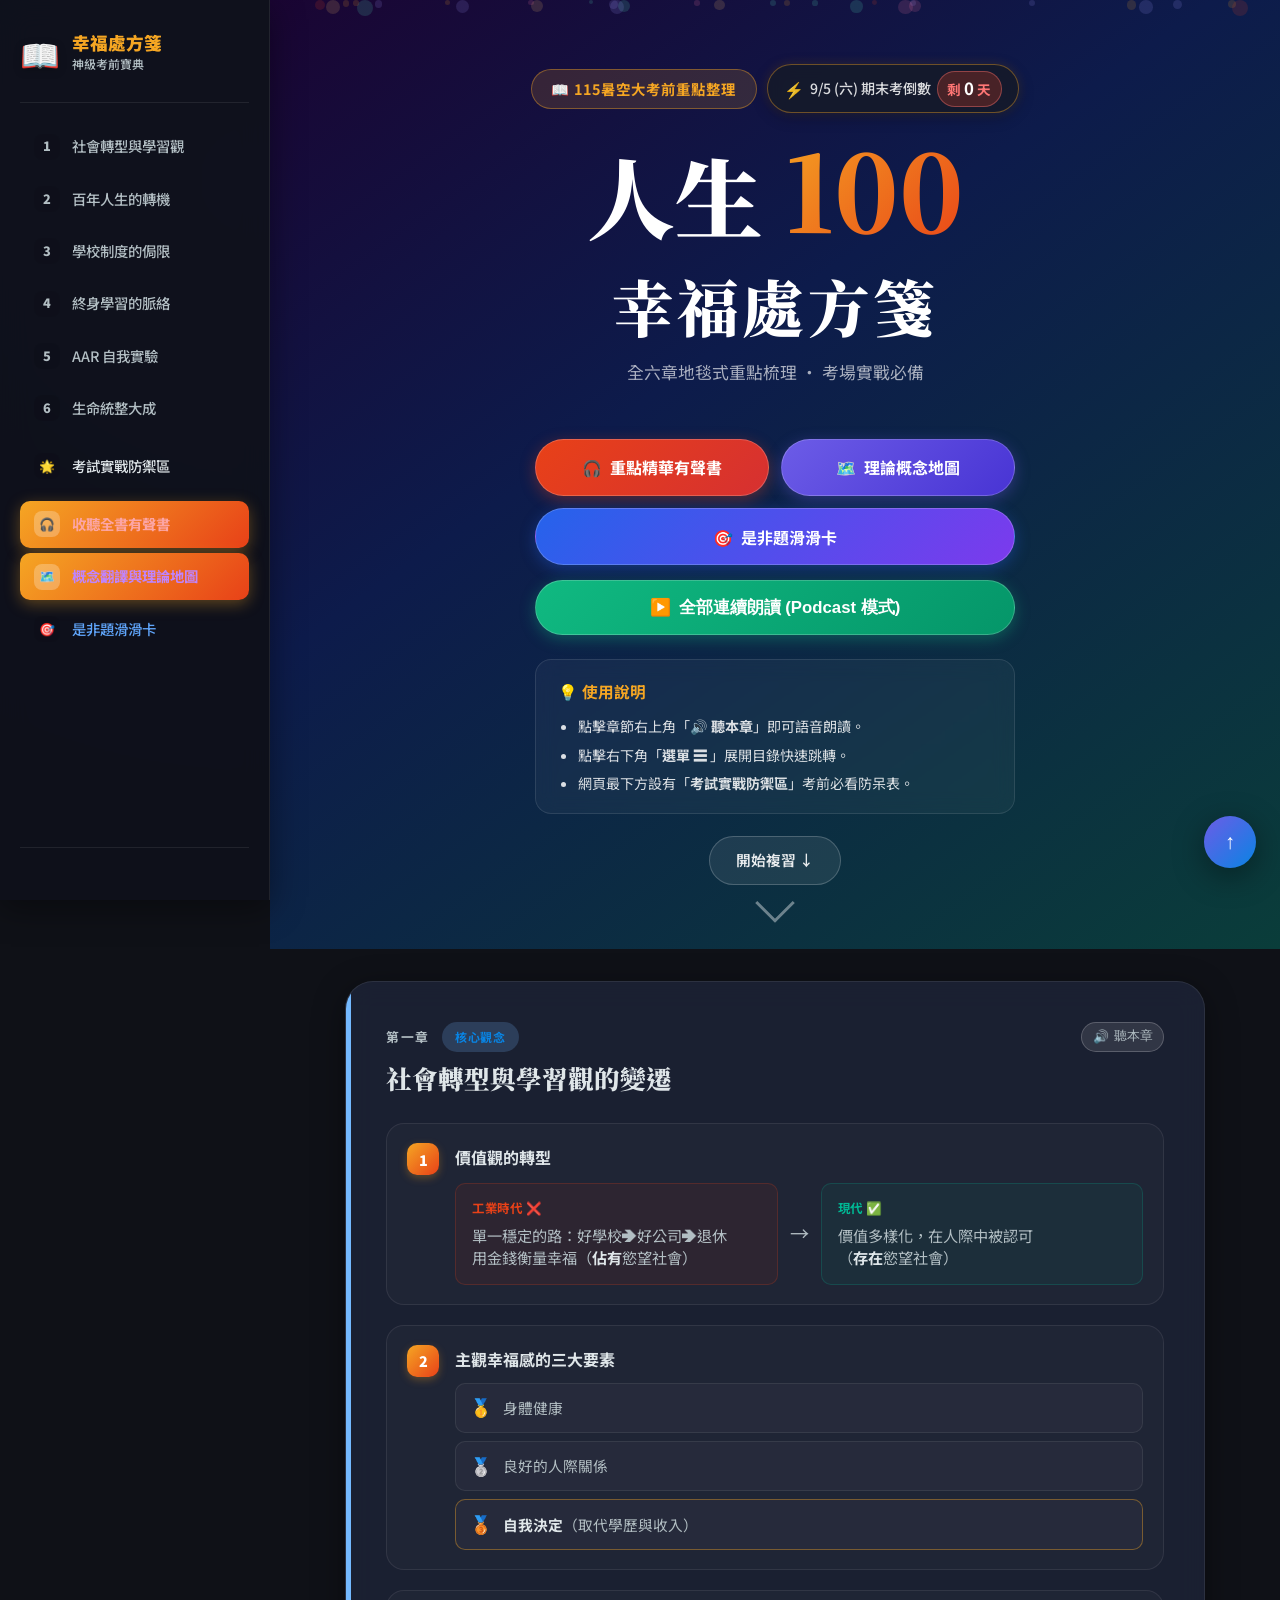
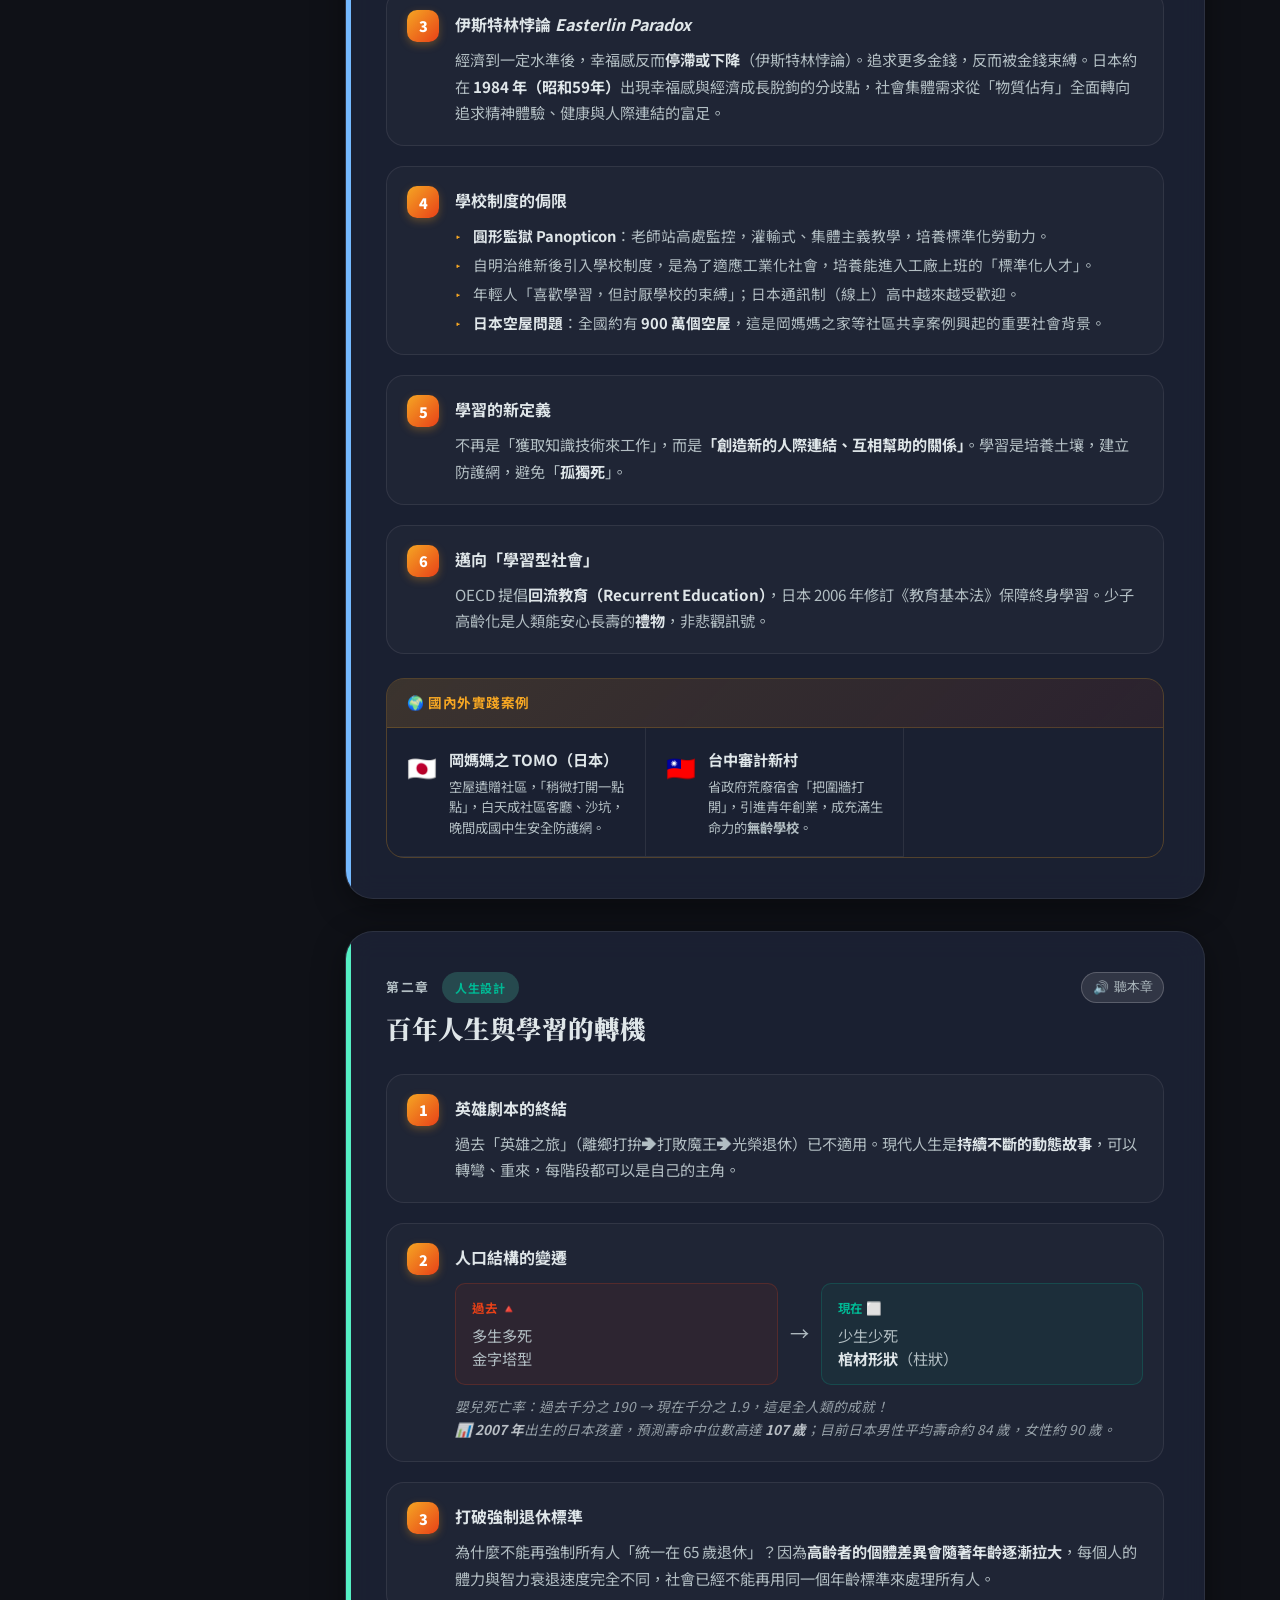
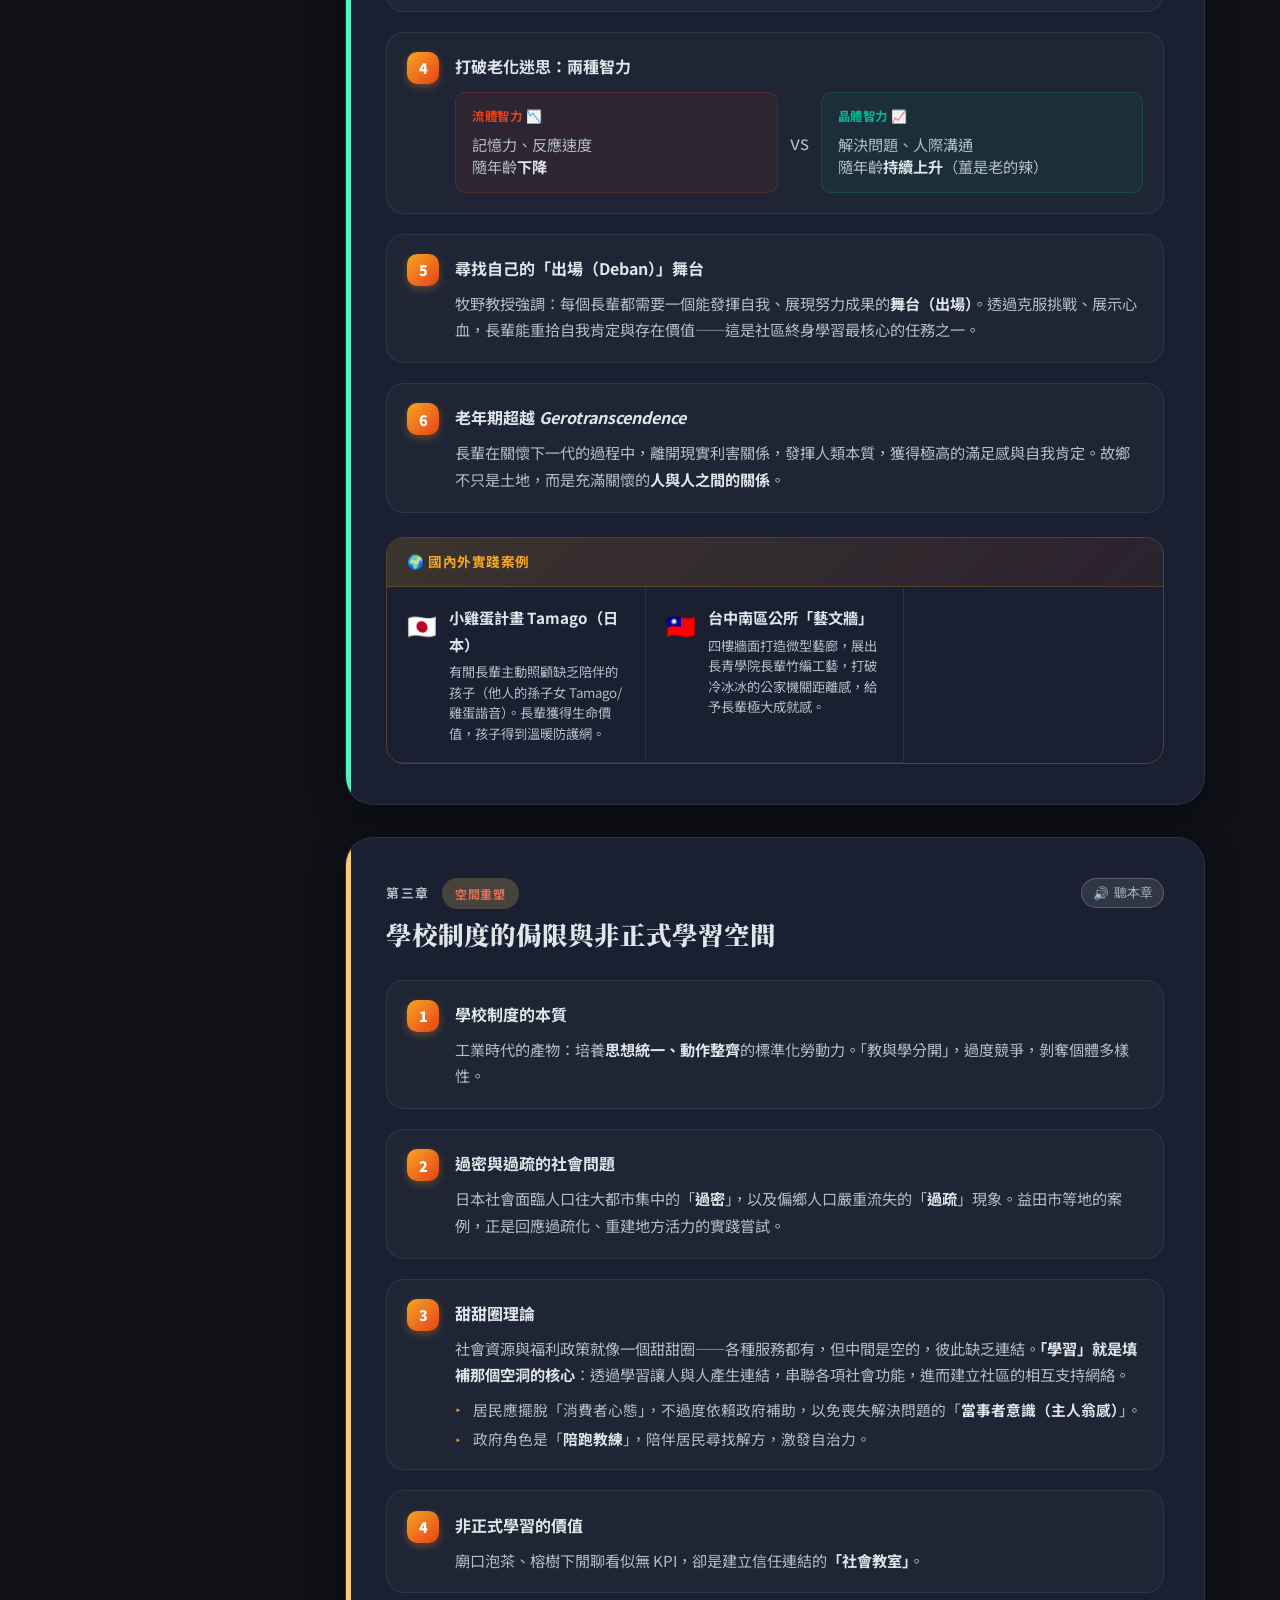
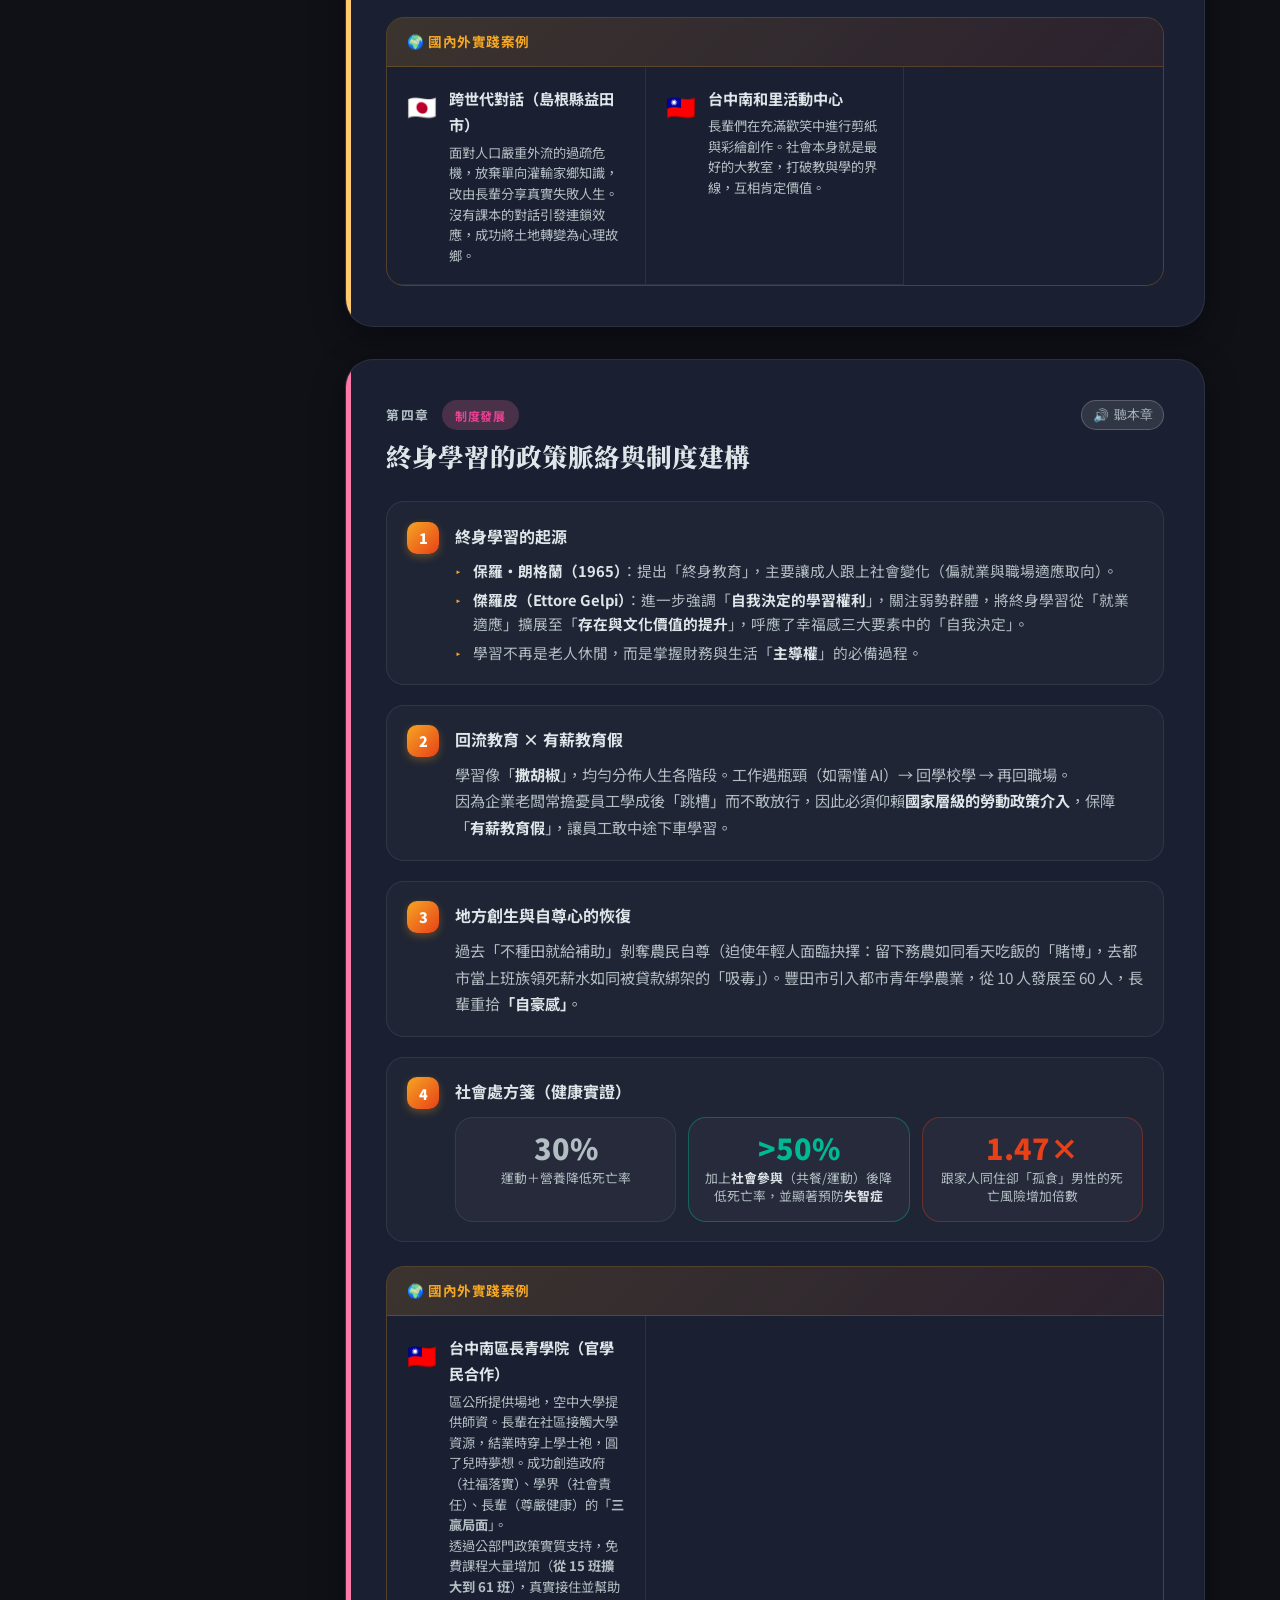
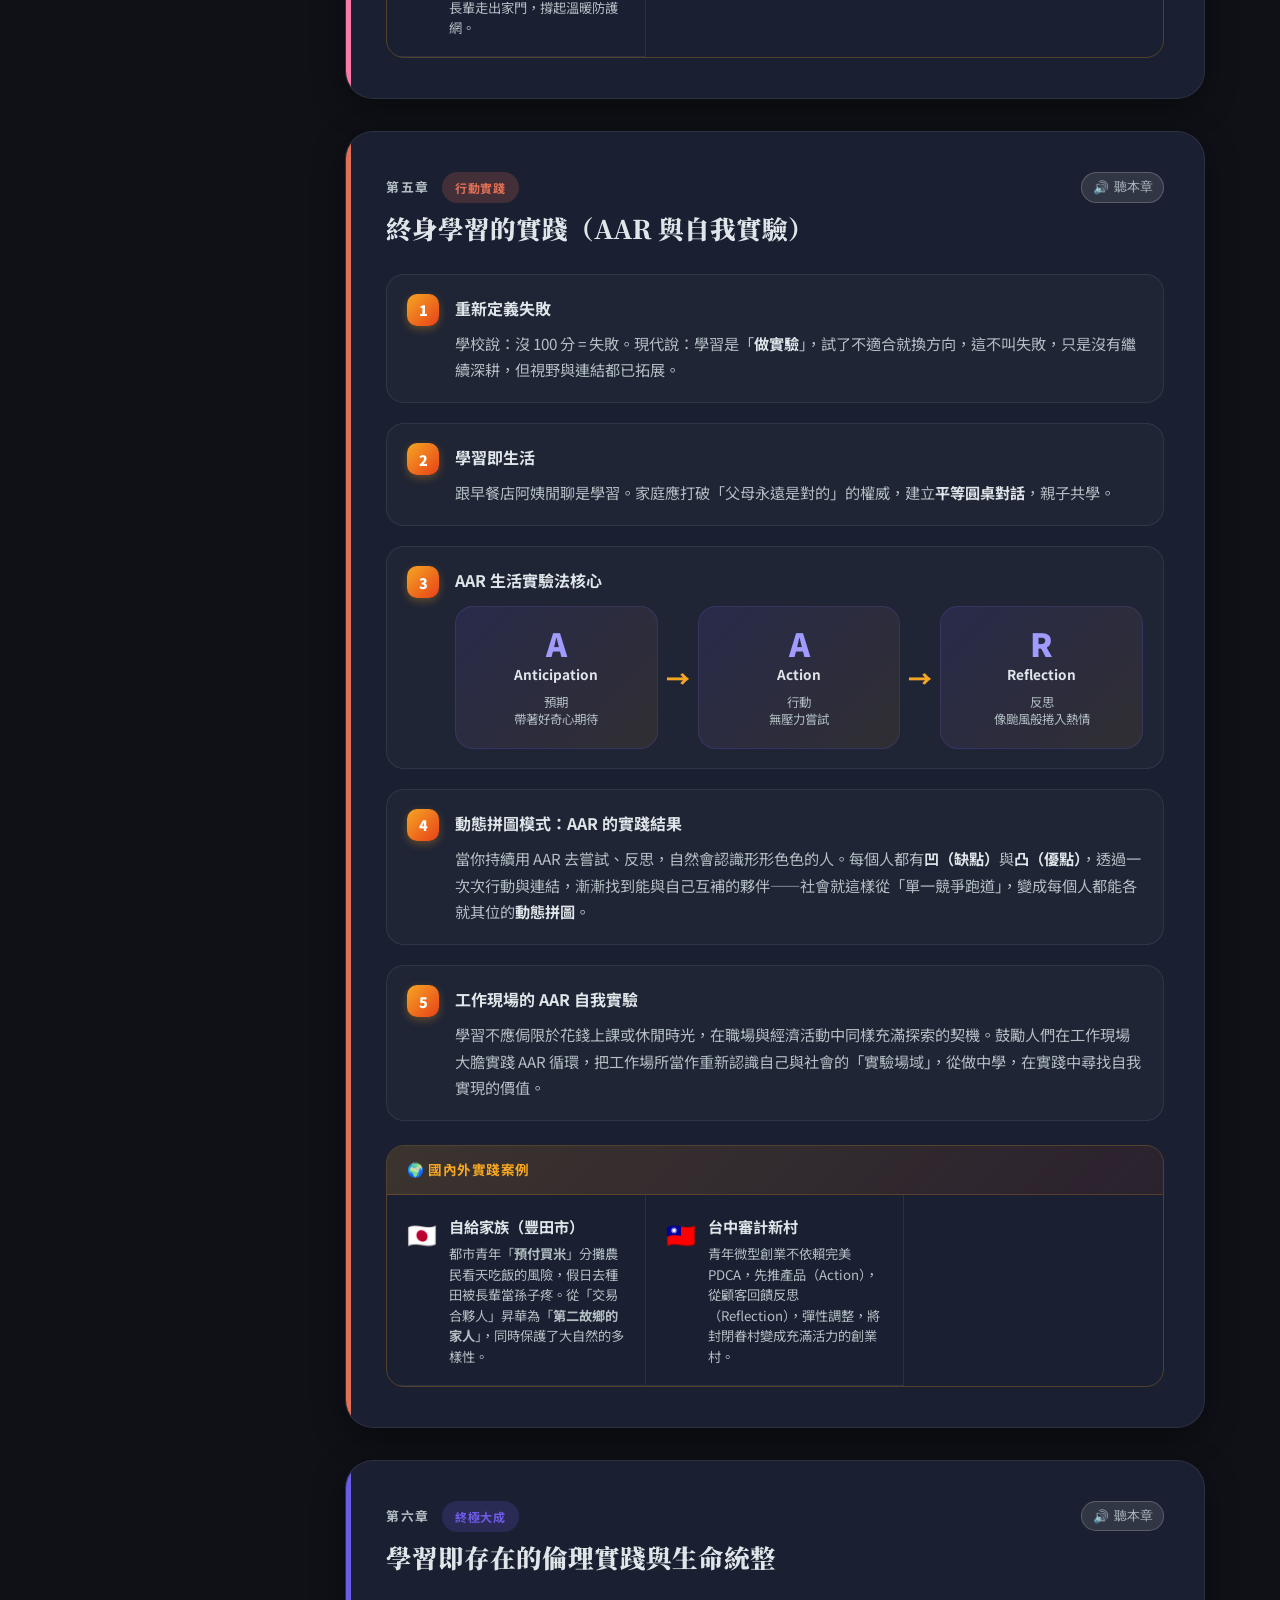
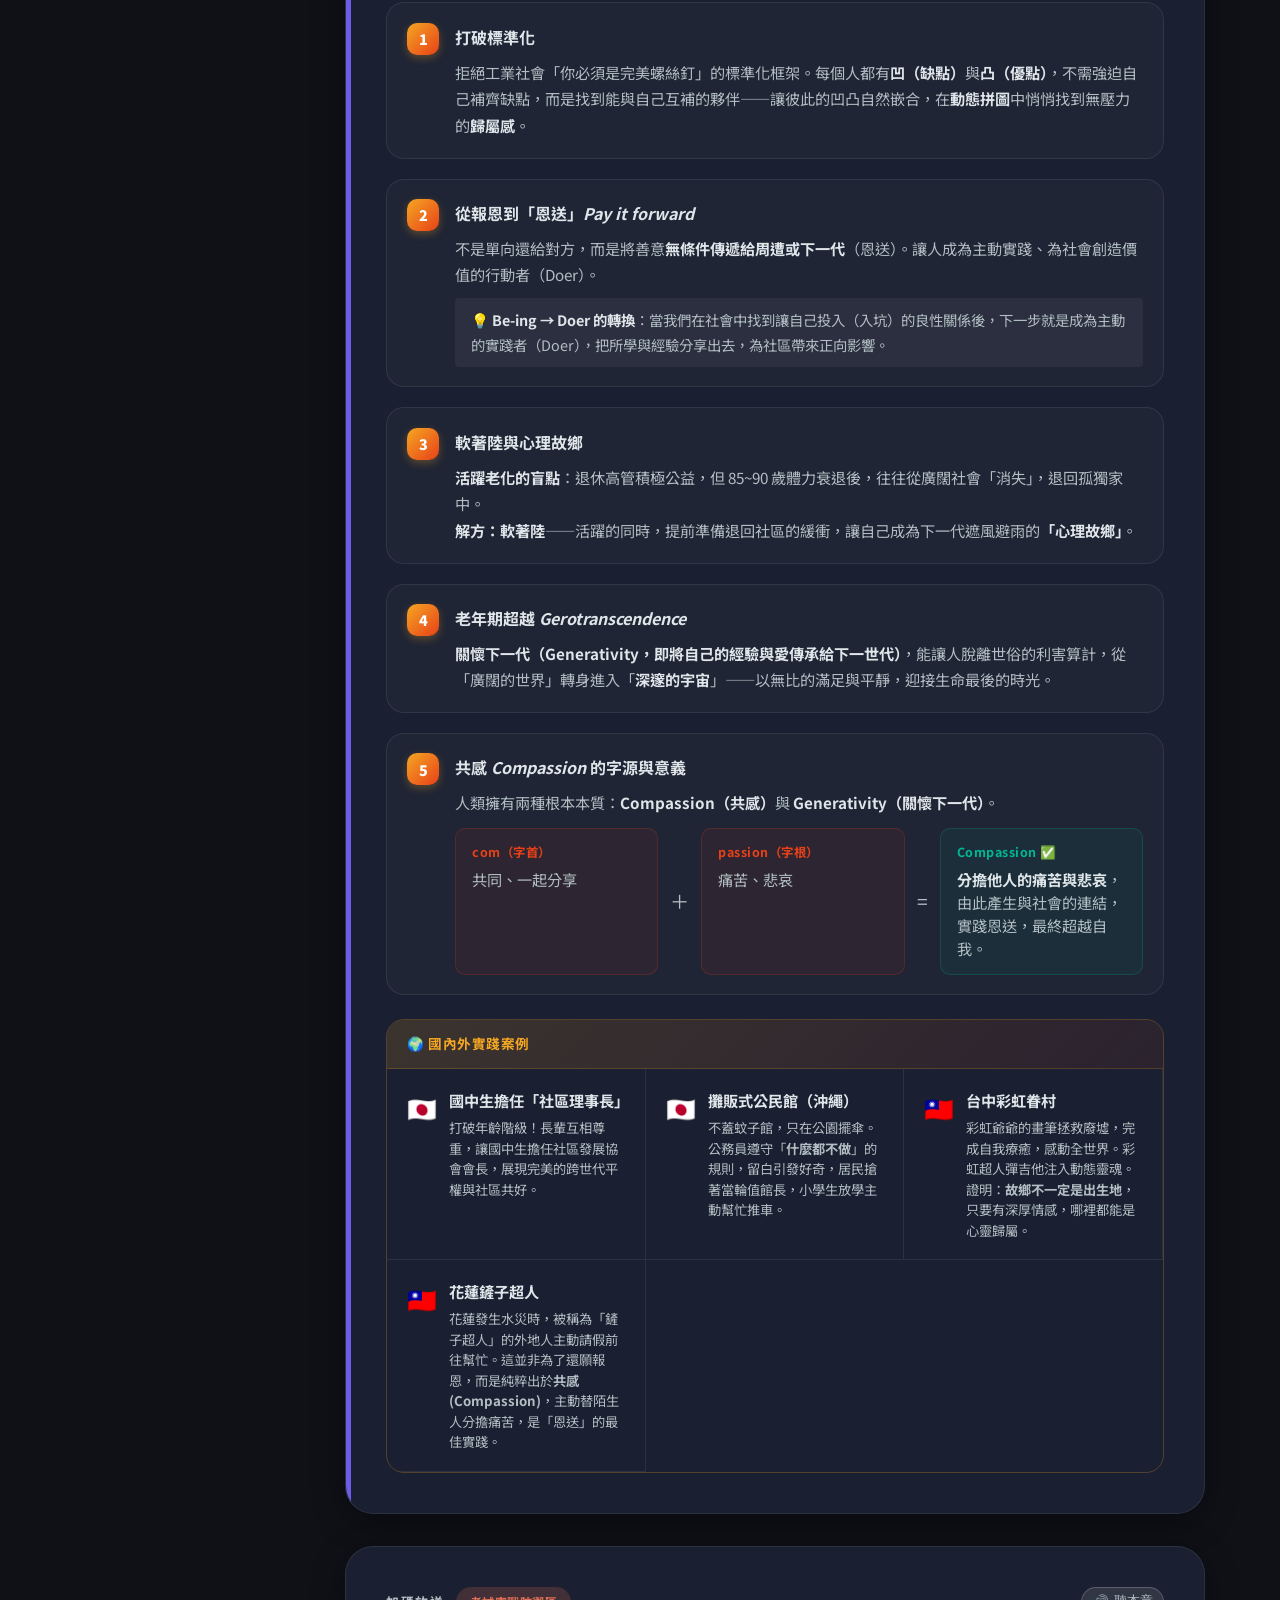
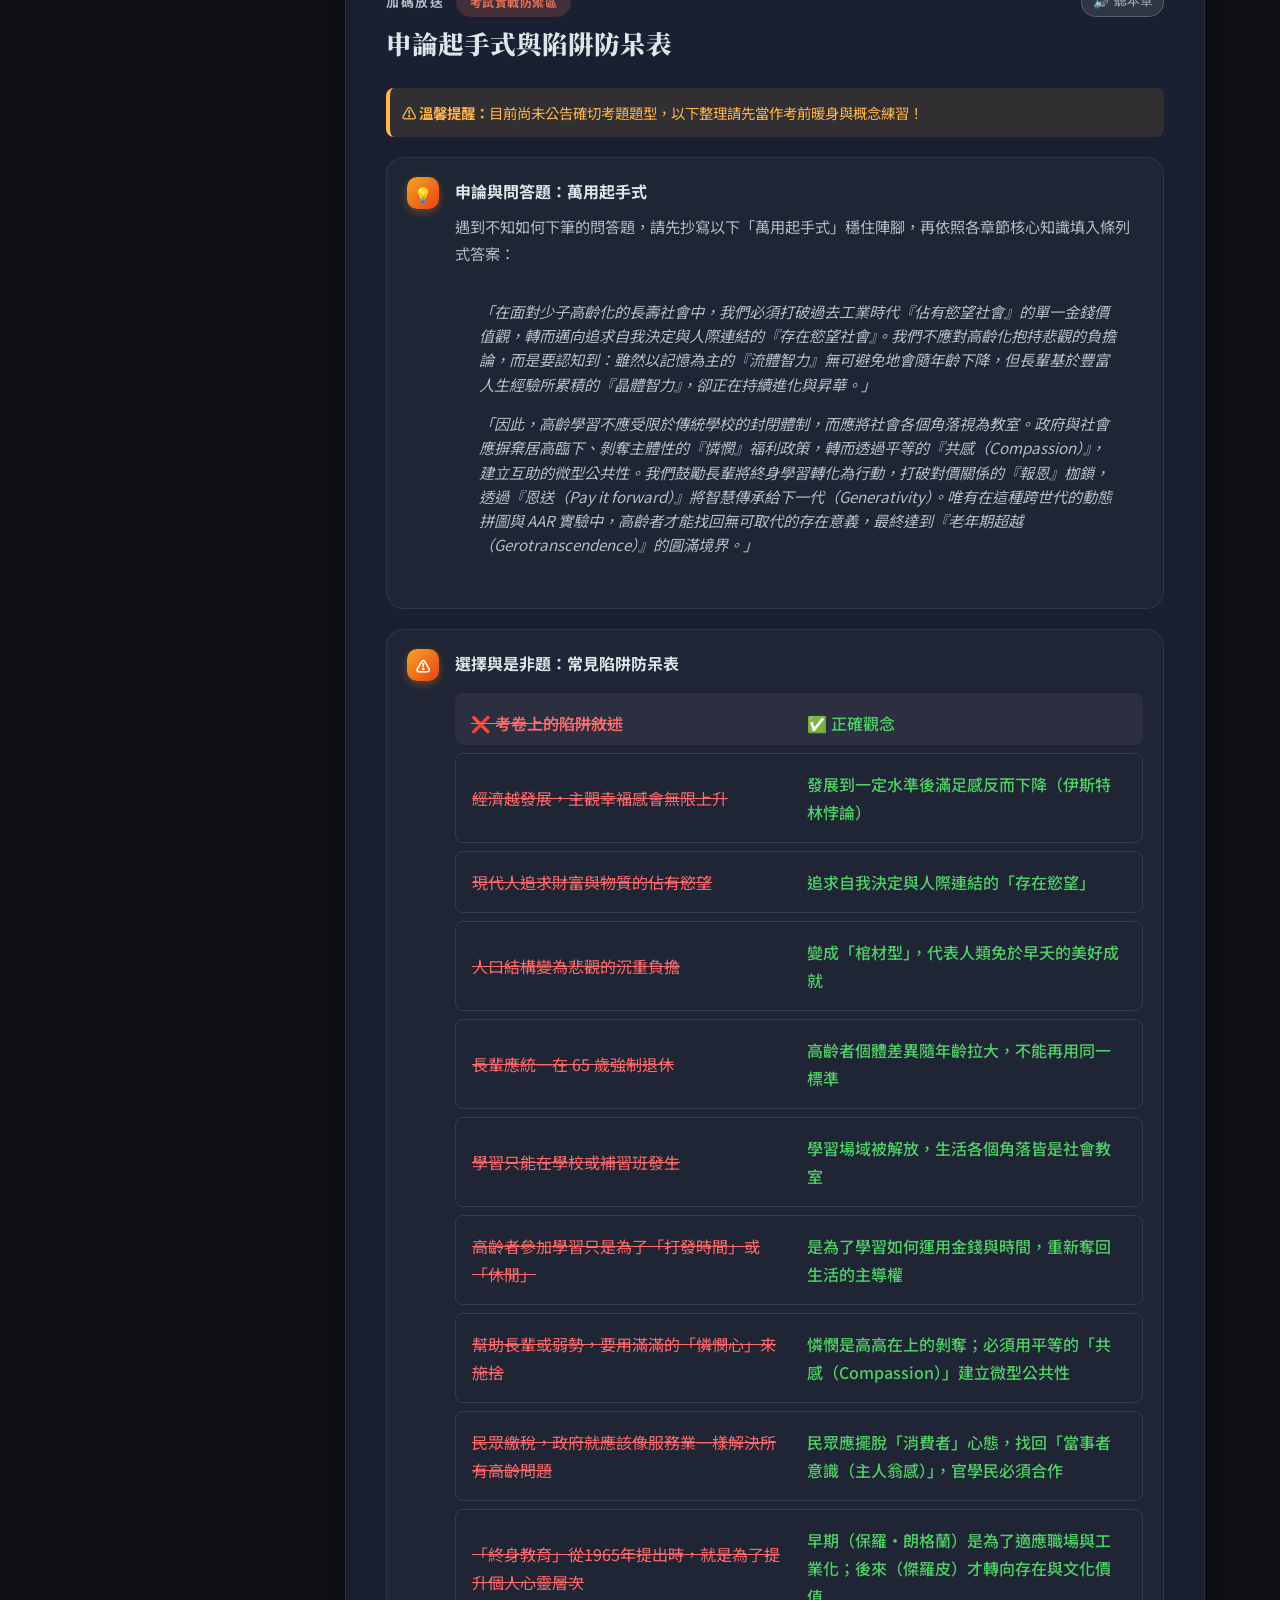
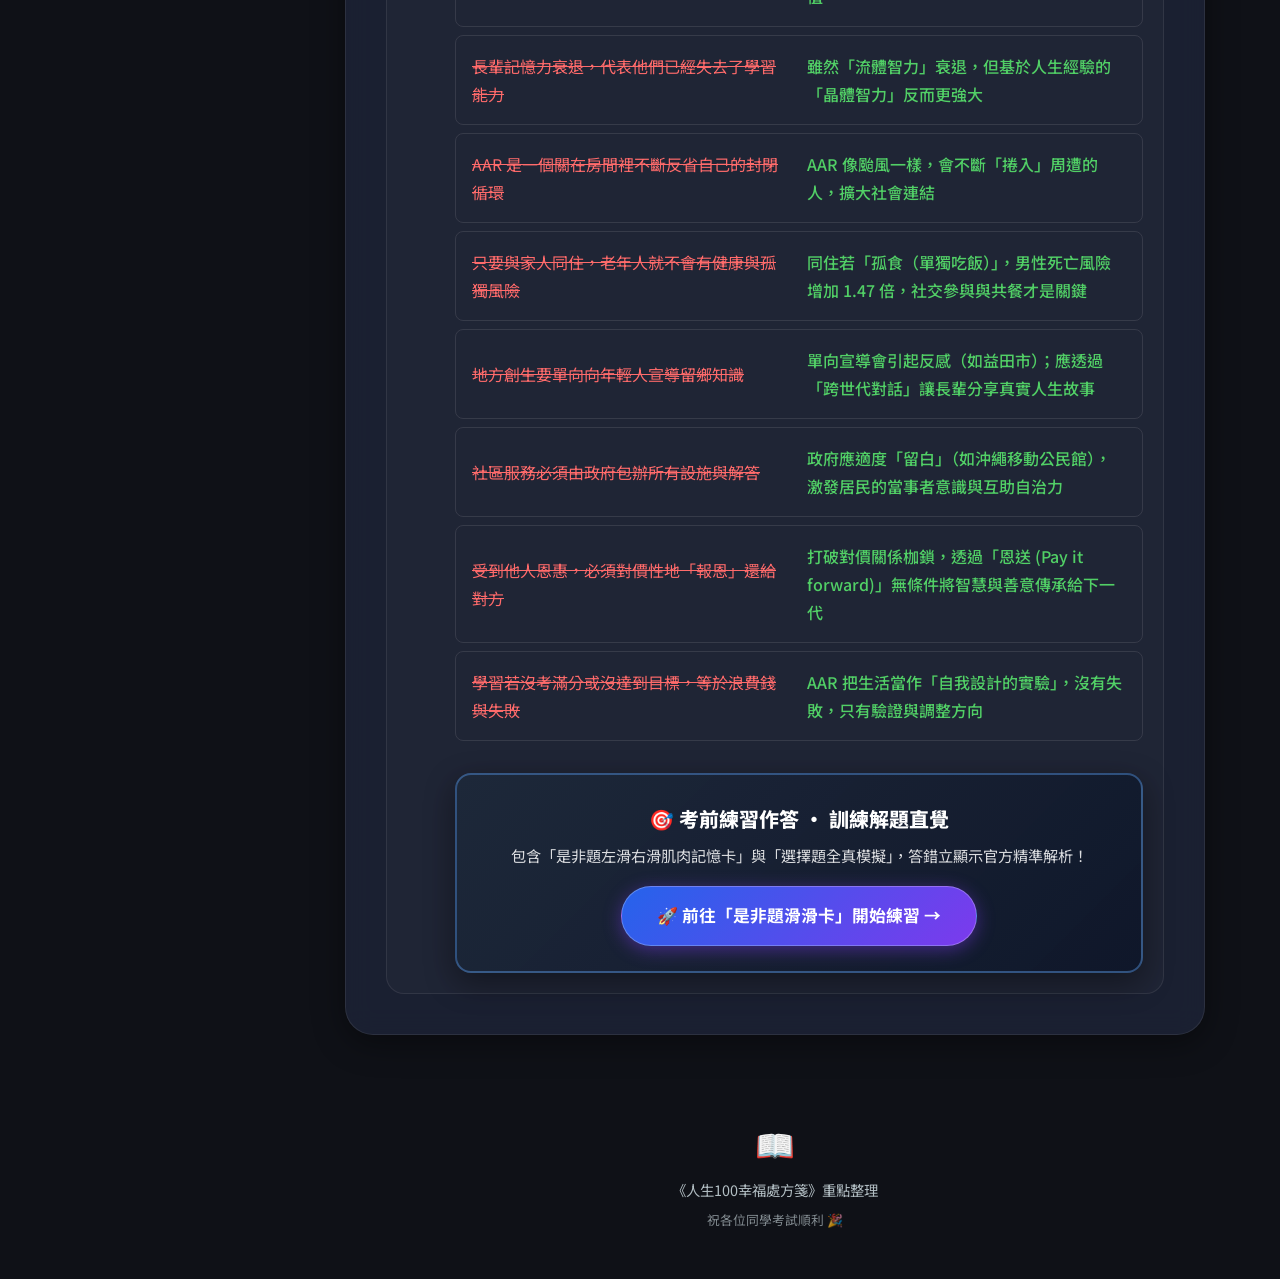
==== commit 4015989d: "Update quiz button to link directly to #/swipe (True/False Swipe Card mode exclusively) - v48" ====
--- a/index.html
+++ b/index.html
@@ -95,9 +95,9 @@
                     </a>
                 </li>
                 <li>
-                    <a href="https://m0904103.github.io/nou-happiness-100-app/" target="_blank" rel="noopener noreferrer" class="nav-item" style="color: #60a5fa;">
+                    <a href="https://m0904103.github.io/nou-happiness-100-app/#/swipe" target="_blank" rel="noopener noreferrer" class="nav-item" style="color: #60a5fa;">
                         <span class="nav-num">🎯</span>
-                        <span class="nav-label">全真模擬刷題 APP</span>
+                        <span class="nav-label">是非題滑滑卡</span>
                     </a>
                 </li>
             </ul>
@@ -139,9 +139,9 @@
                             <span class="action-icon">🗺️</span>
                             <span class="action-text">理論概念地圖</span>
                         </a>
-                        <a href="https://m0904103.github.io/nou-happiness-100-app/" target="_blank" rel="noopener noreferrer" class="hero-action-card hero-action-quiz">
+                        <a href="https://m0904103.github.io/nou-happiness-100-app/#/swipe" target="_blank" rel="noopener noreferrer" class="hero-action-card hero-action-quiz">
                             <span class="action-icon">🎯</span>
-                            <span class="action-text">全真模擬刷題 APP</span>
+                            <span class="action-text">是非題滑滑卡</span>
                         </a>
                     </div>
 
@@ -808,8 +808,8 @@
                                 <div class="exam-quiz-banner" style="margin-top: 2rem; padding: 1.6rem; background: linear-gradient(135deg, rgba(30, 41, 59, 0.9), rgba(15, 23, 42, 0.95)); border: 2px solid rgba(96, 165, 250, 0.4); border-radius: 16px; text-align: center; box-shadow: 0 10px 30px rgba(0,0,0,0.4);">
                                     <h3 style="color: #fff; font-size: 1.25rem; margin-bottom: 0.5rem; font-weight: 800;">🎯 考前練習作答 · 訓練解題直覺</h3>
                                     <p style="color: rgba(255,255,255,0.85); font-size: 0.95rem; margin-bottom: 1.2rem; line-height: 1.5;">包含「是非題左滑右滑肌肉記憶卡」與「選擇題全真模擬」，答錯立顯示官方精準解析！</p>
-                                    <a href="https://m0904103.github.io/nou-happiness-100-app/" target="_blank" rel="noopener noreferrer" style="display: inline-block; padding: 0.9rem 2.2rem; background: linear-gradient(135deg, #2563eb, #7c3aed); color: #fff; font-weight: 700; text-decoration: none; border-radius: 50px; font-size: 1.05rem; box-shadow: 0 4px 18px rgba(124, 58, 237, 0.45); border: 1px solid rgba(255,255,255,0.25); transition: transform 0.2s ease;">
-                                        🚀 前往「全真模擬刷題 APP」開始練習 →
+                                    <a href="https://m0904103.github.io/nou-happiness-100-app/#/swipe" target="_blank" rel="noopener noreferrer" style="display: inline-block; padding: 0.9rem 2.2rem; background: linear-gradient(135deg, #2563eb, #7c3aed); color: #fff; font-weight: 700; text-decoration: none; border-radius: 50px; font-size: 1.05rem; box-shadow: 0 4px 18px rgba(124, 58, 237, 0.45); border: 1px solid rgba(255,255,255,0.25); transition: transform 0.2s ease;">
+                                        🚀 前往「是非題滑滑卡」開始練習 →
                                     </a>
                                 </div>
                             </div>
@@ -852,6 +852,6 @@
         </div>
     </div>
 
-    <script src="script.js?v=47"></script>
+    <script src="script.js?v=48"></script>
 </body>
 </html>
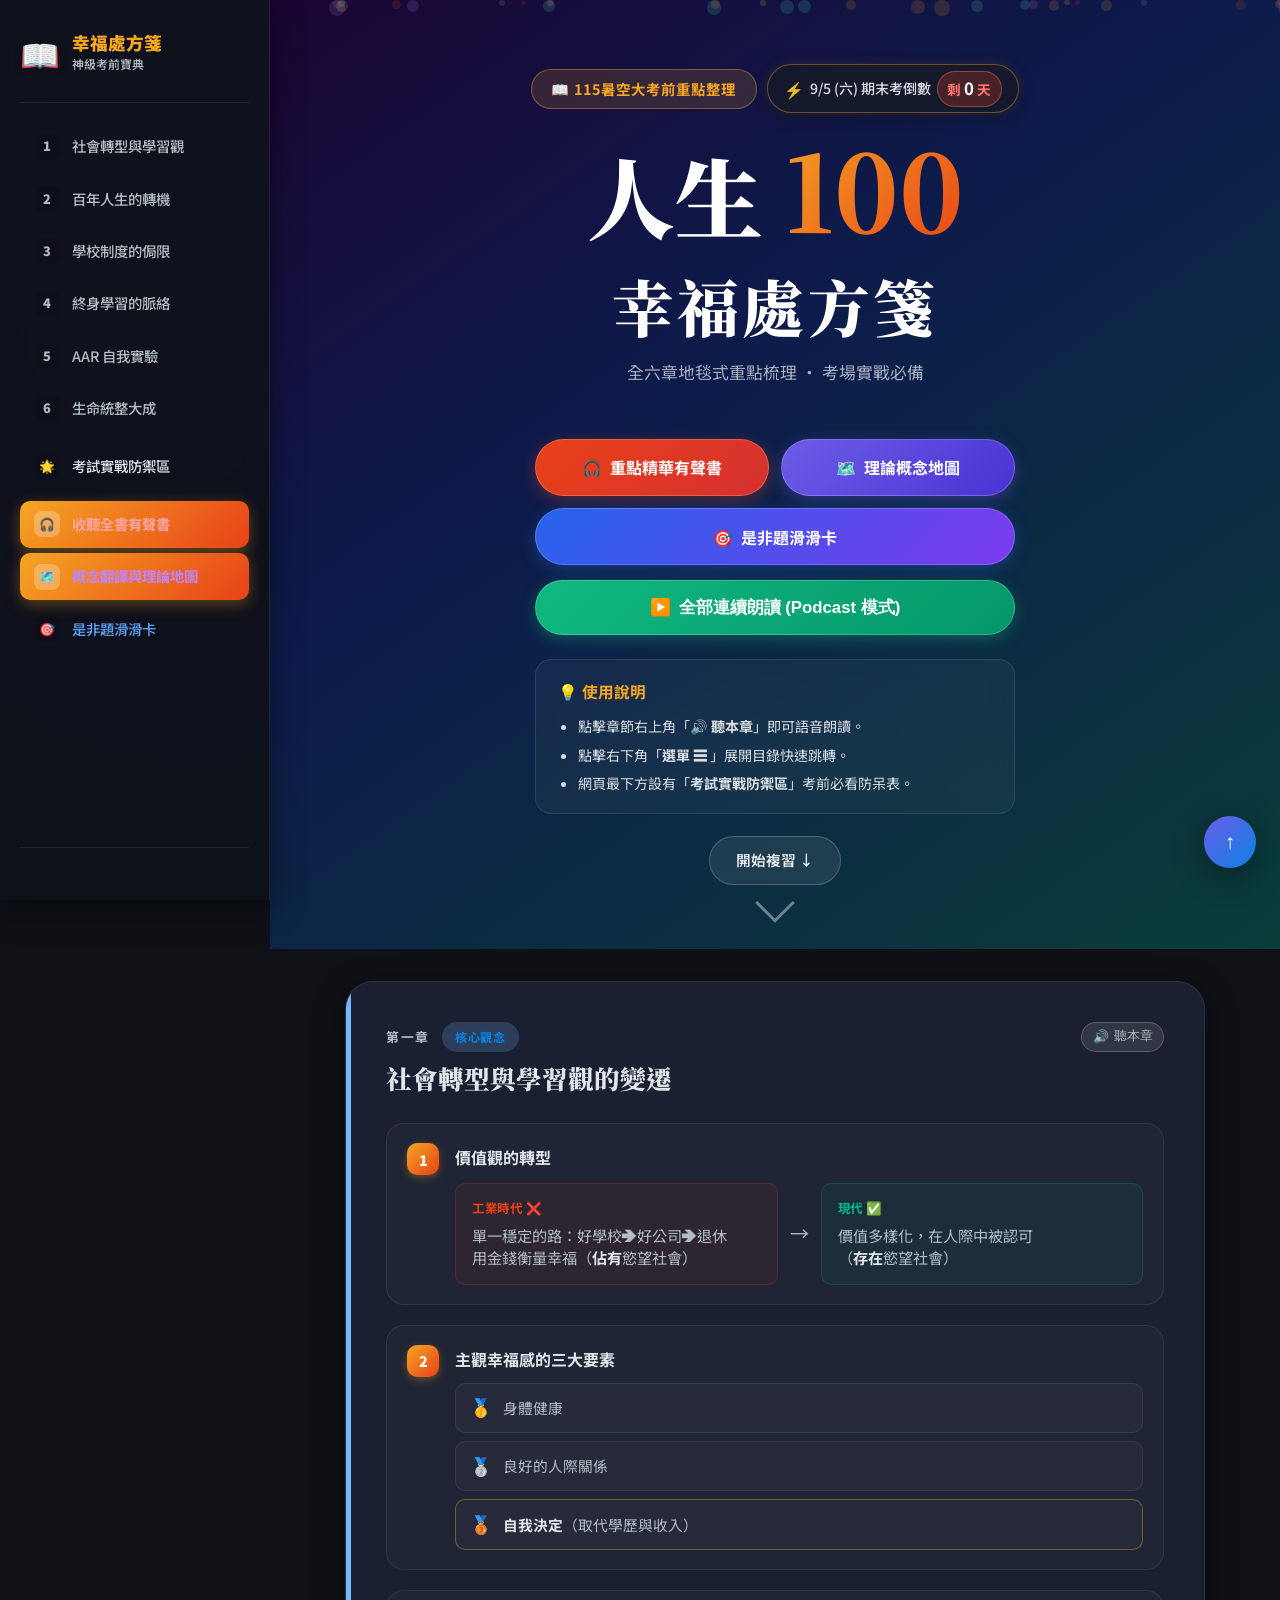
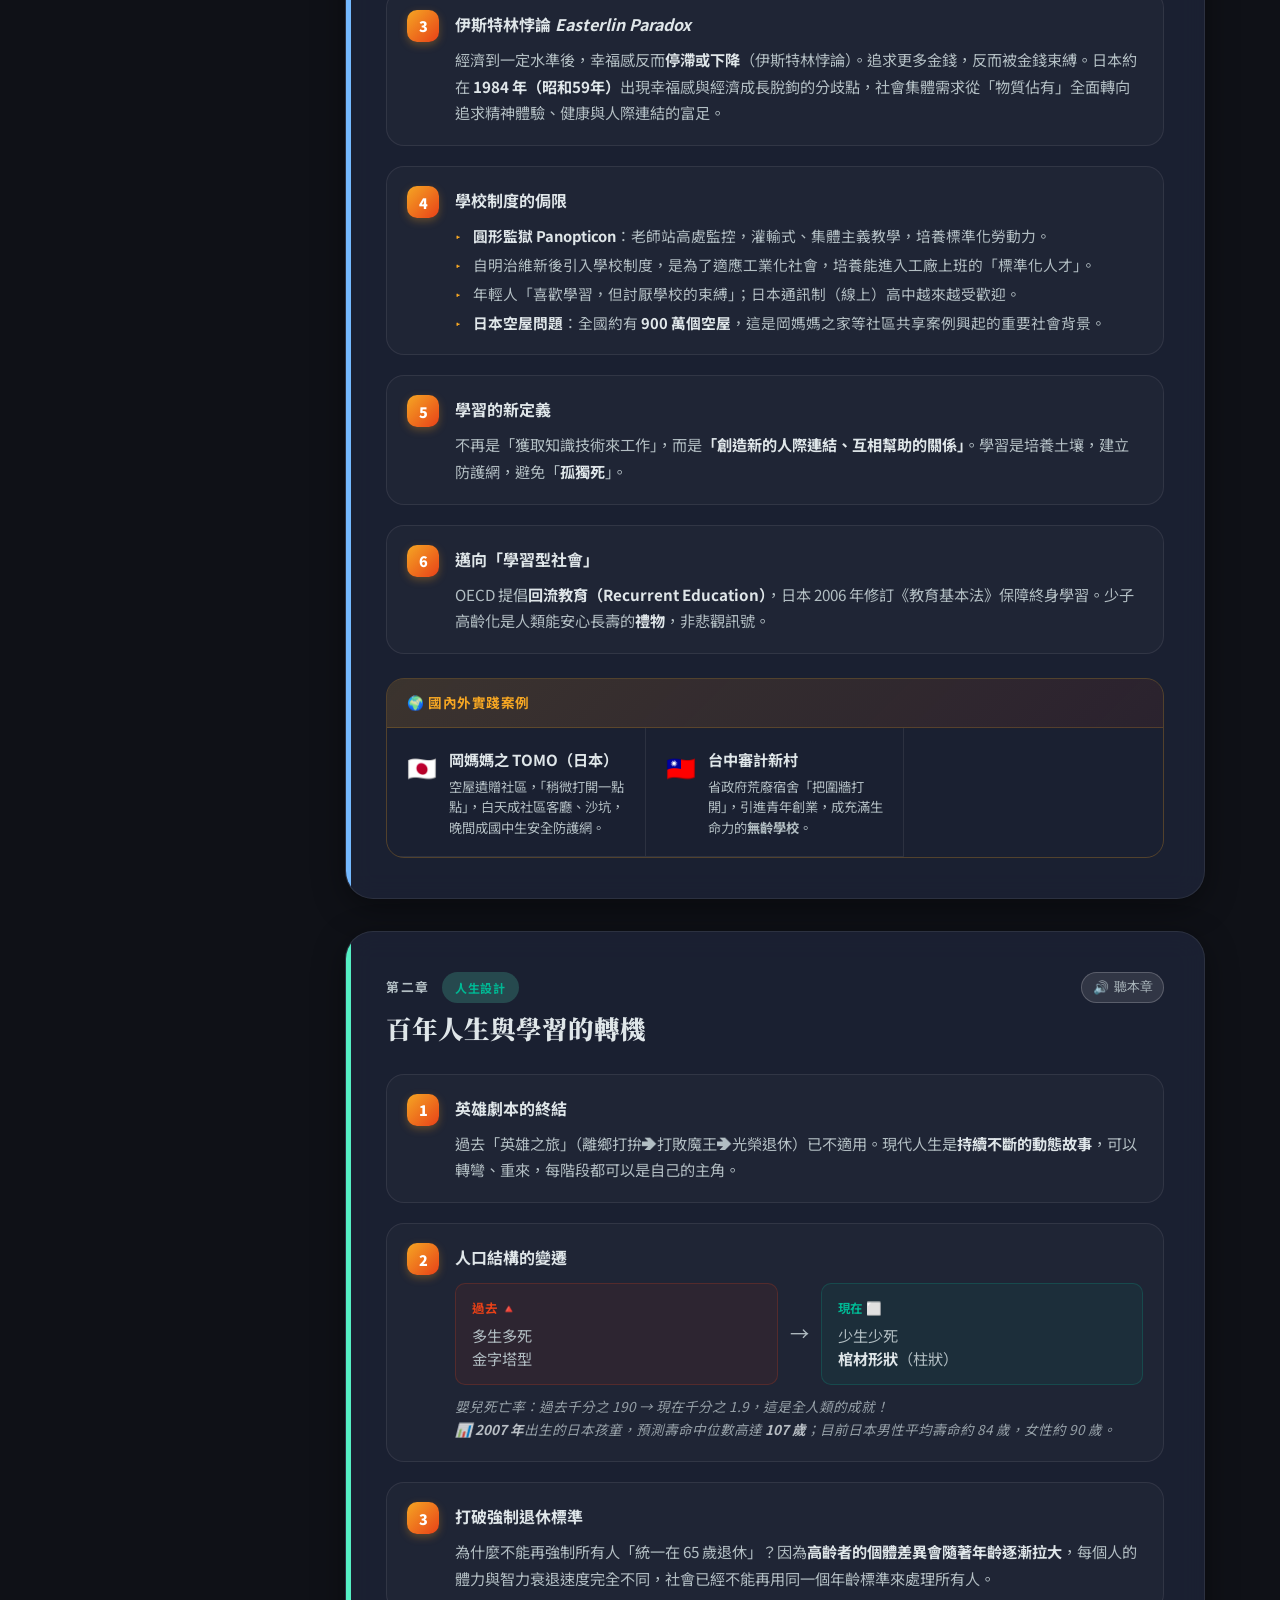
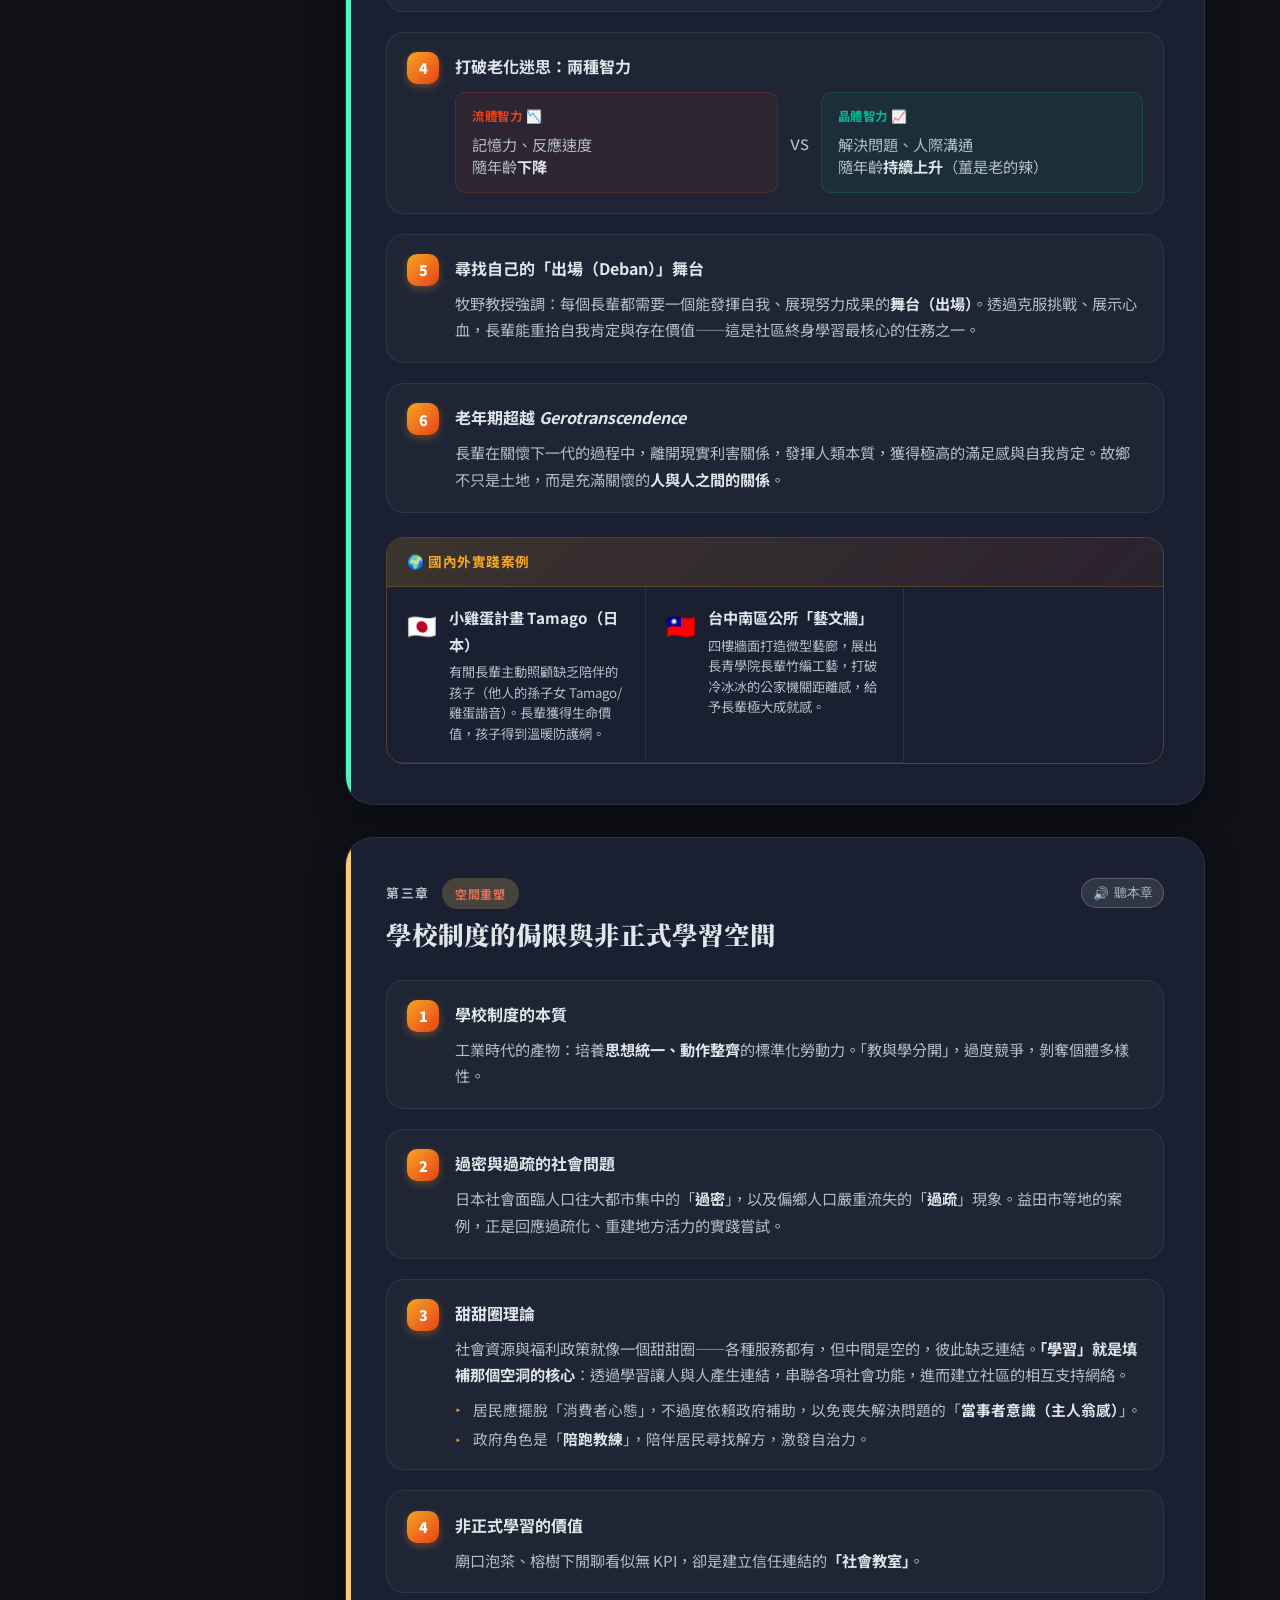
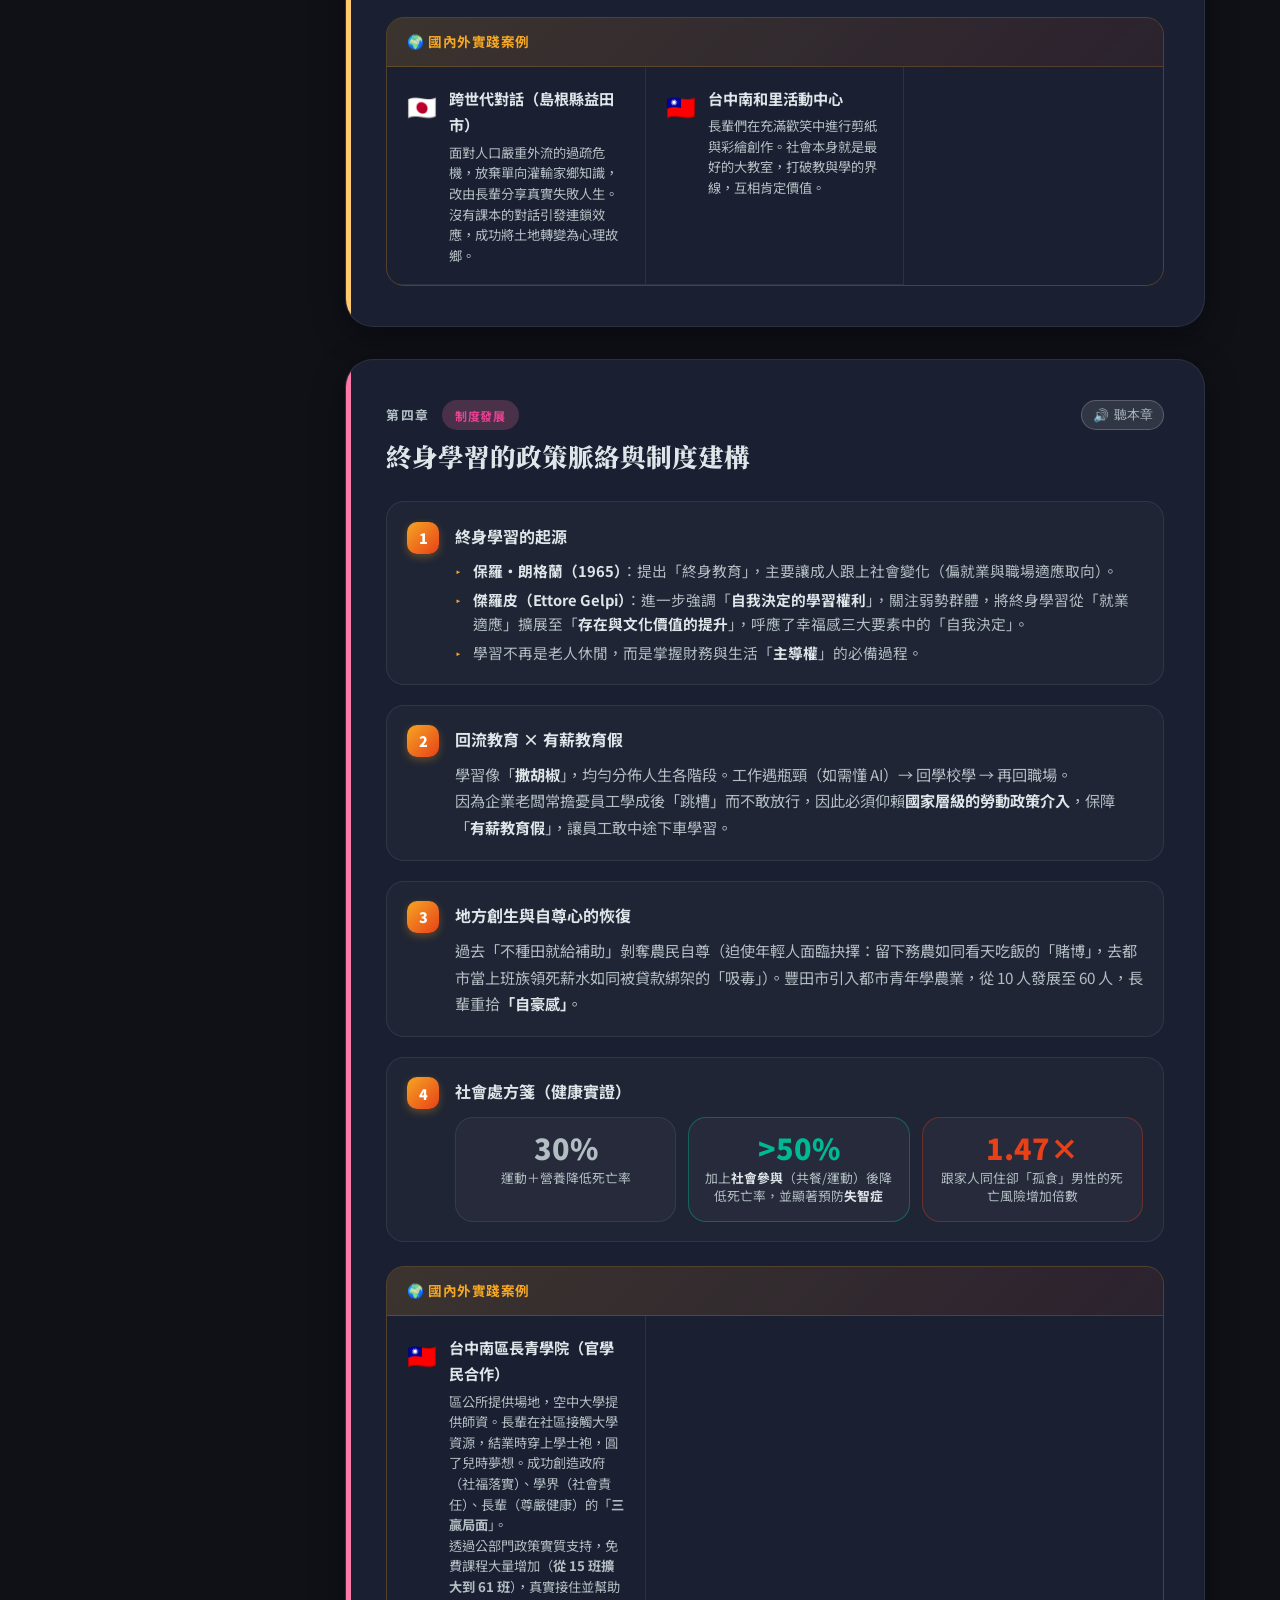
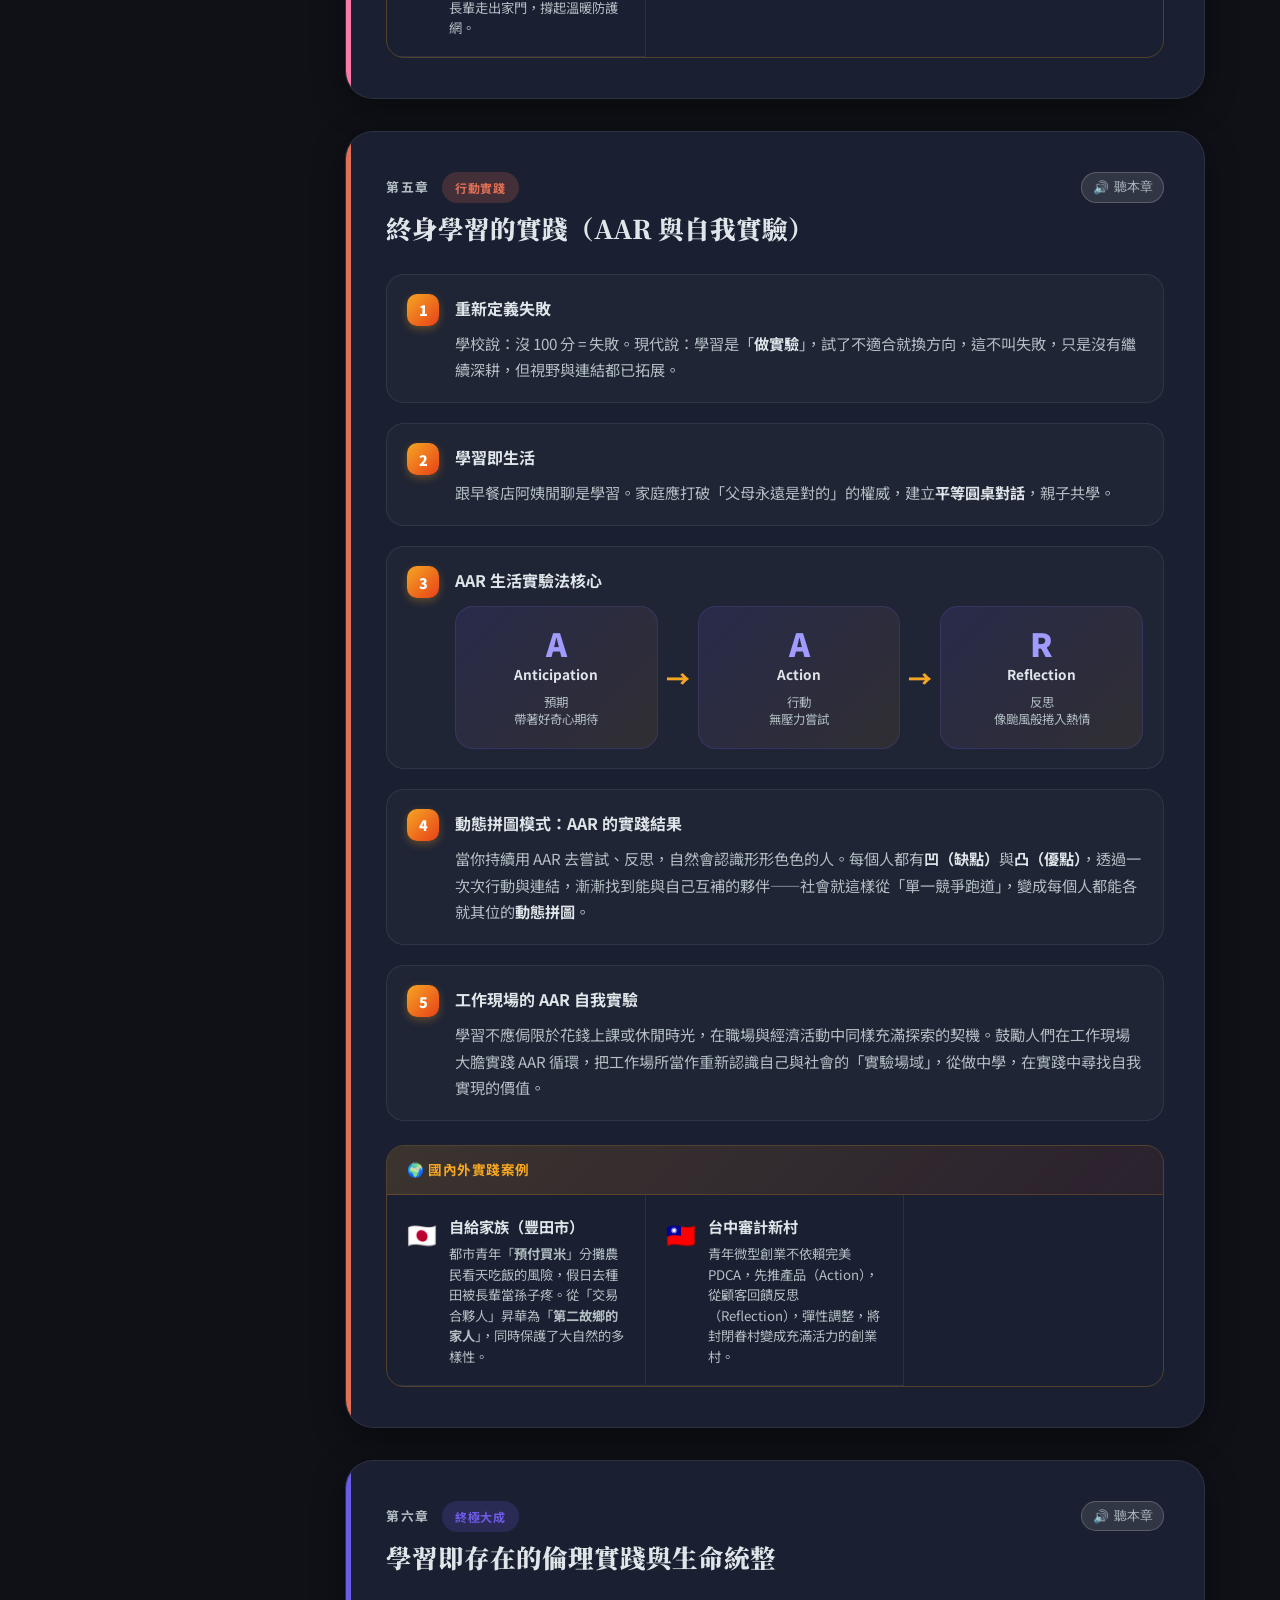
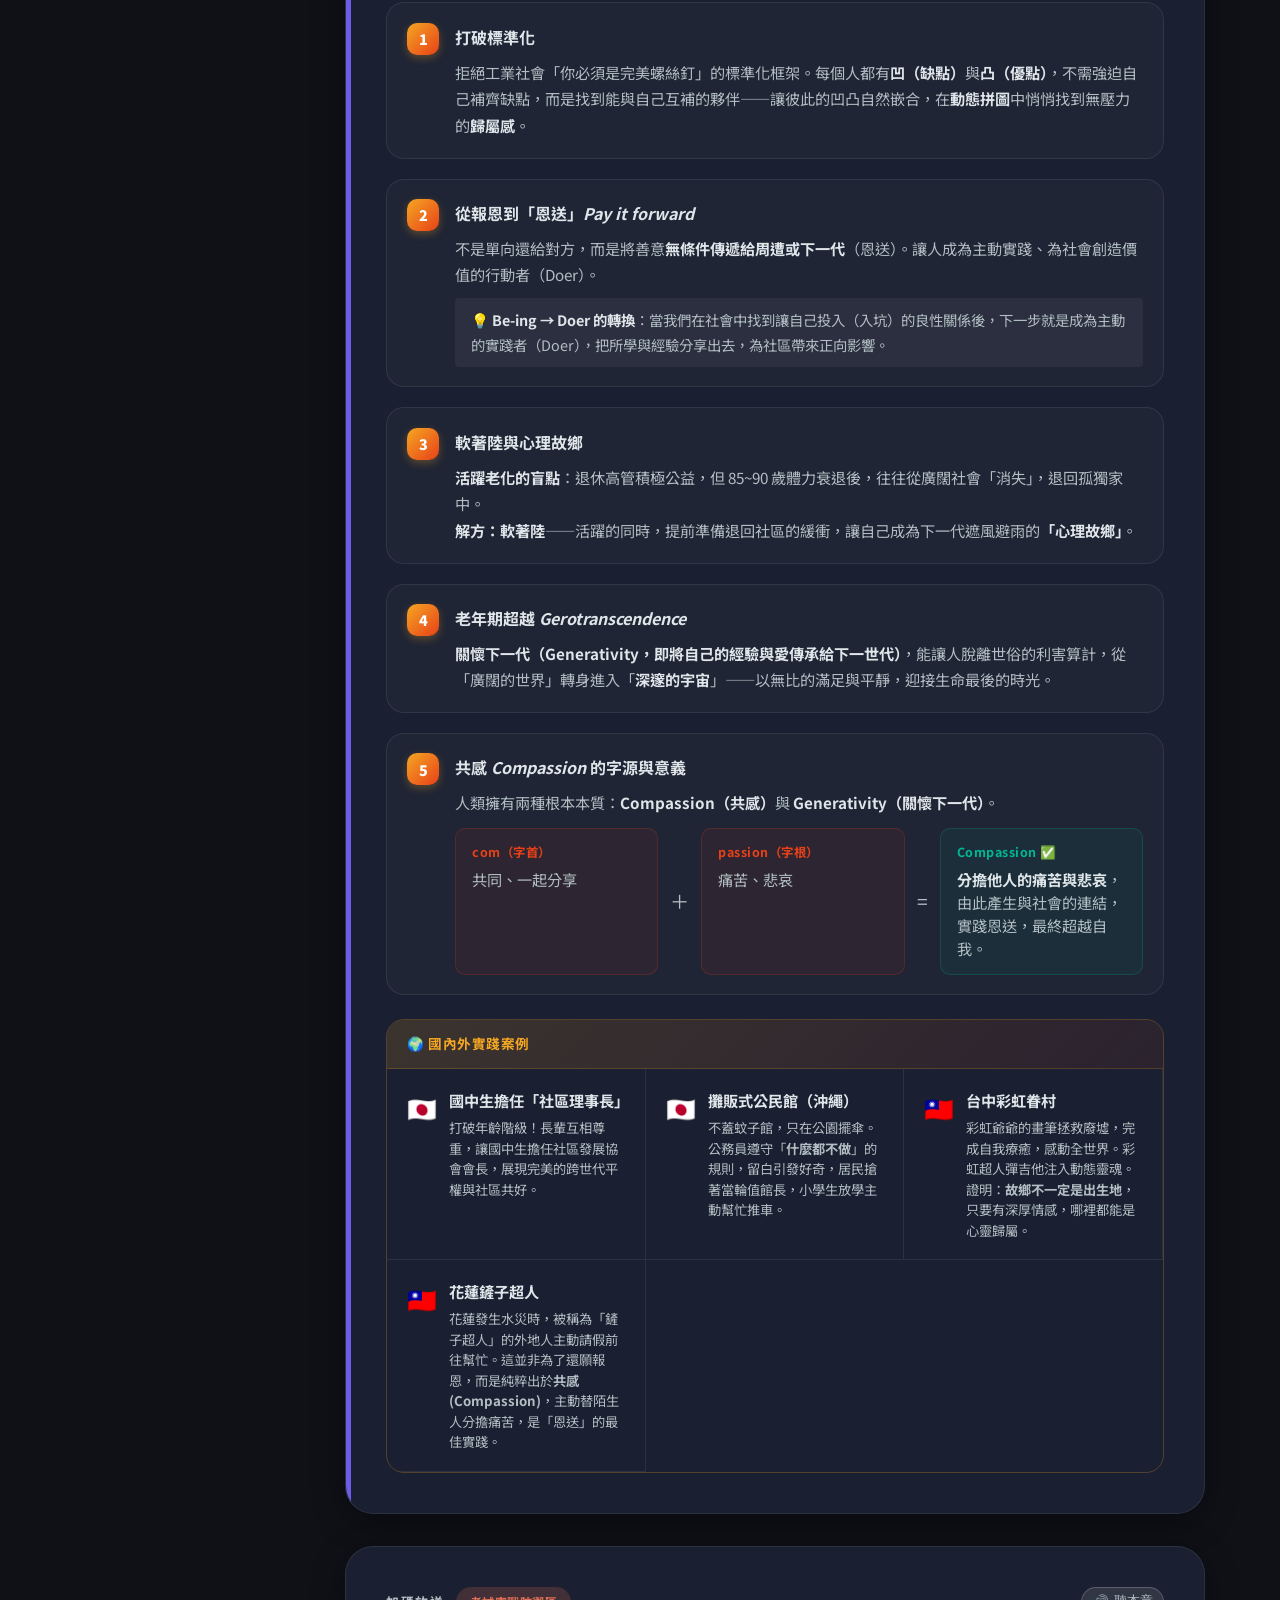
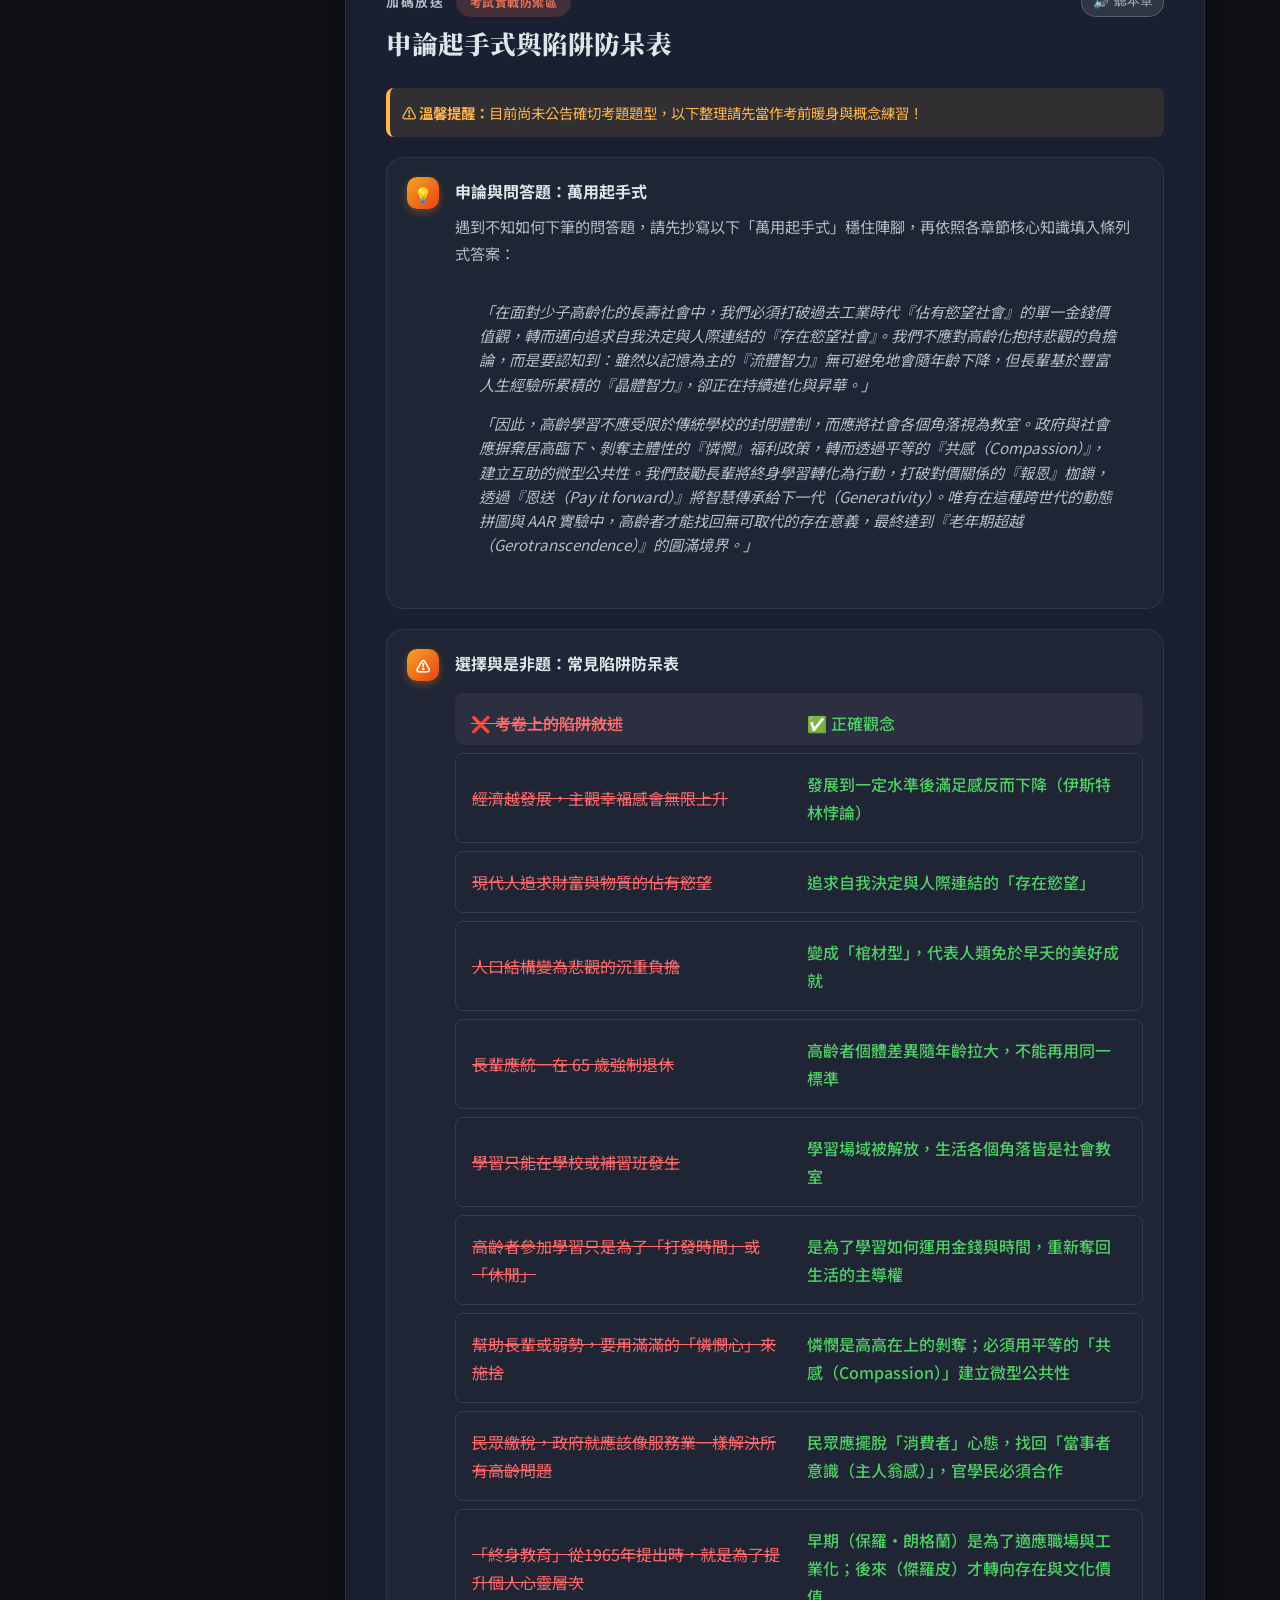
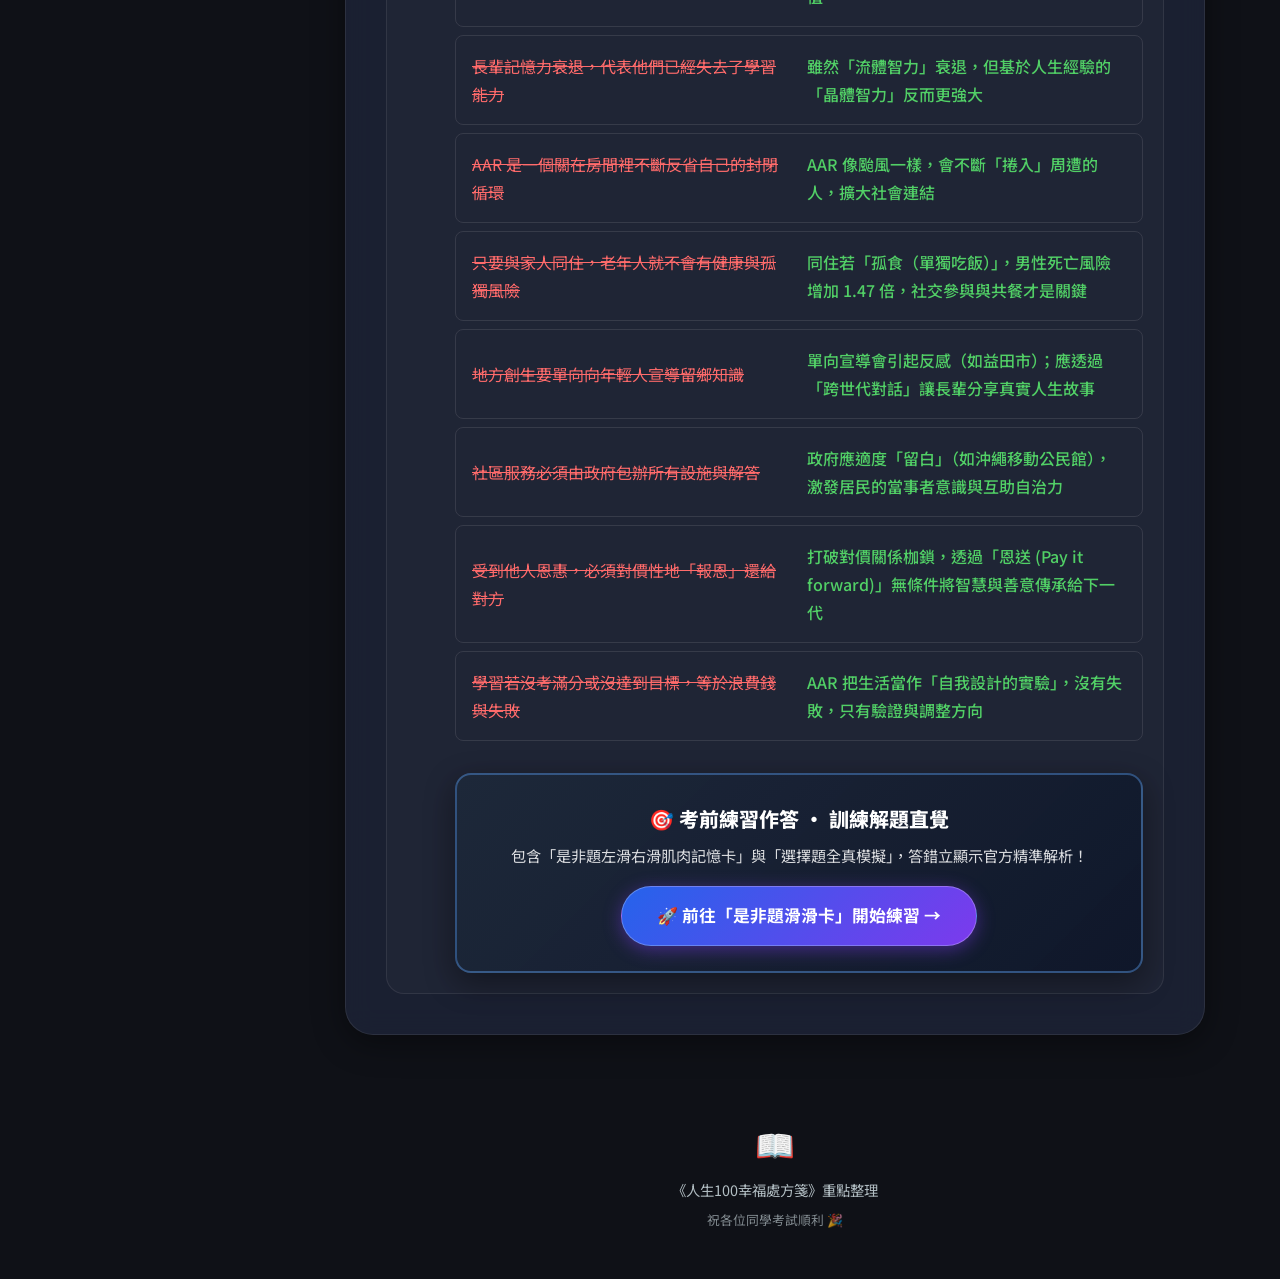
==== commit 86a63513: "Add return button to concepts map and floating back-to-top button to main guide to prevent users fro" ====
--- a/index.html
+++ b/index.html
@@ -853,5 +853,20 @@
     </div>
 
     <script src="script.js?v=48"></script>
+
+    <!-- Back to Top Button -->
+    <button id="back-to-top" onclick="window.scrollTo({top: 0, behavior: 'smooth'})" style="position: fixed; bottom: 30px; right: 30px; width: 50px; height: 50px; border-radius: 50%; background: var(--primary-color, #10b981); color: #fff; border: none; font-size: 1.5rem; display: none; align-items: center; justify-content: center; cursor: pointer; box-shadow: 0 4px 15px rgba(0,0,0,0.3); z-index: 9999; transition: all 0.3s ease;">
+      <span style="transform: translateY(-2px);">🔼</span>
+    </button>
+    <script>
+      window.addEventListener('scroll', function() {
+        var btn = document.getElementById('back-to-top');
+        if (window.scrollY > 500) {
+          btn.style.display = 'flex';
+        } else {
+          btn.style.display = 'none';
+        }
+      });
+    </script>
 </body>
 </html>
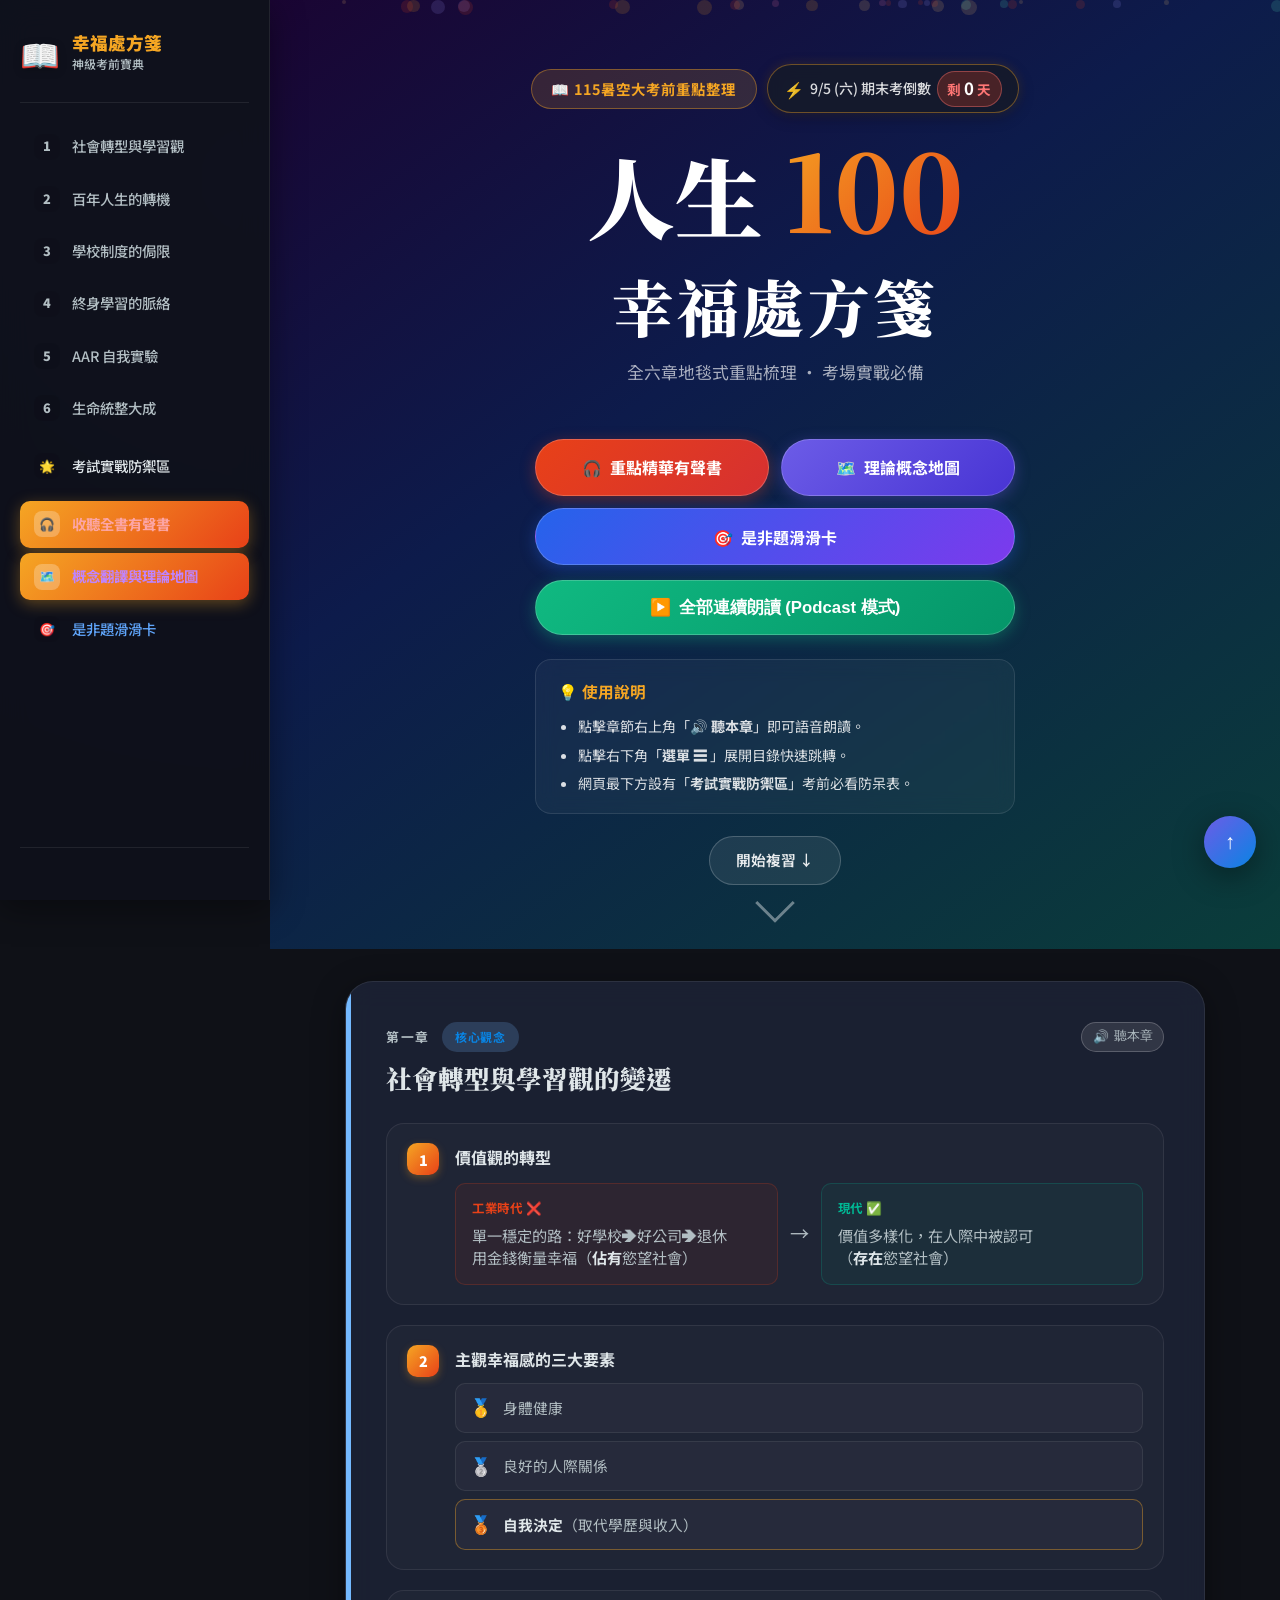
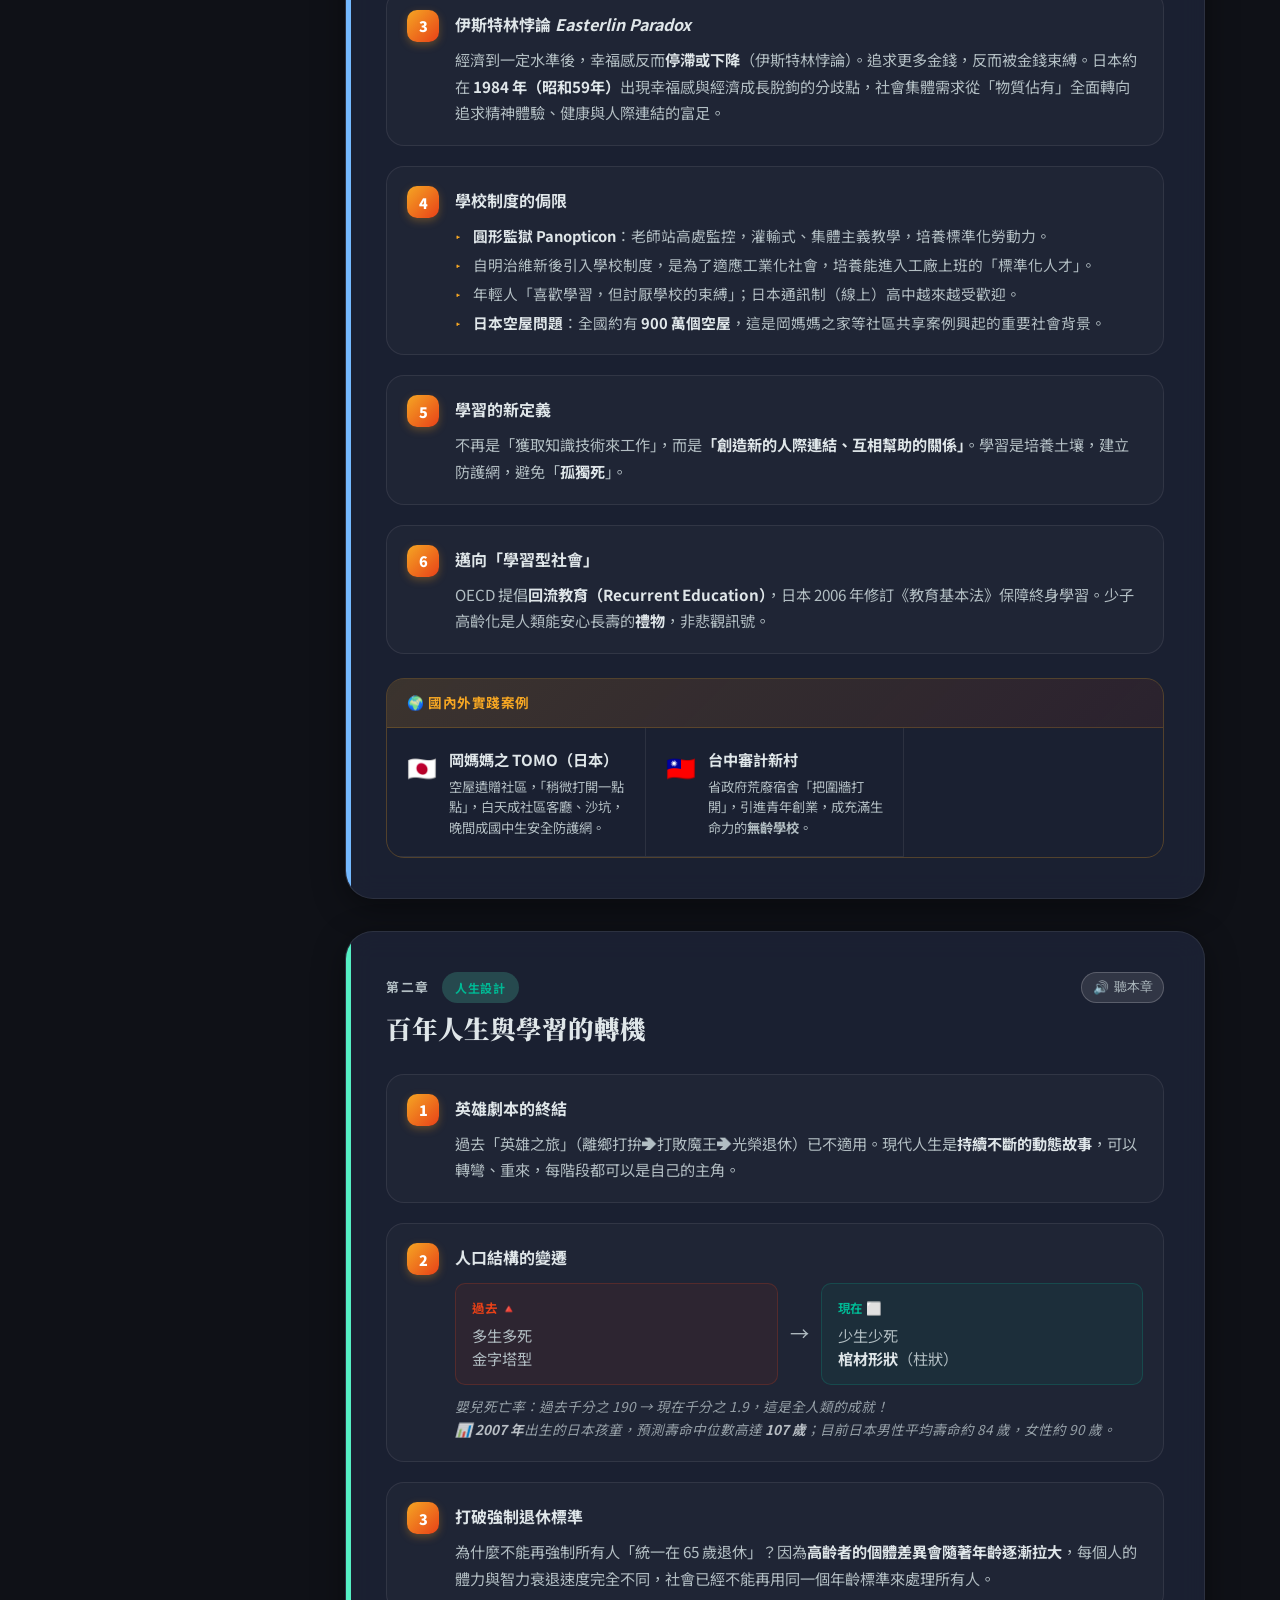
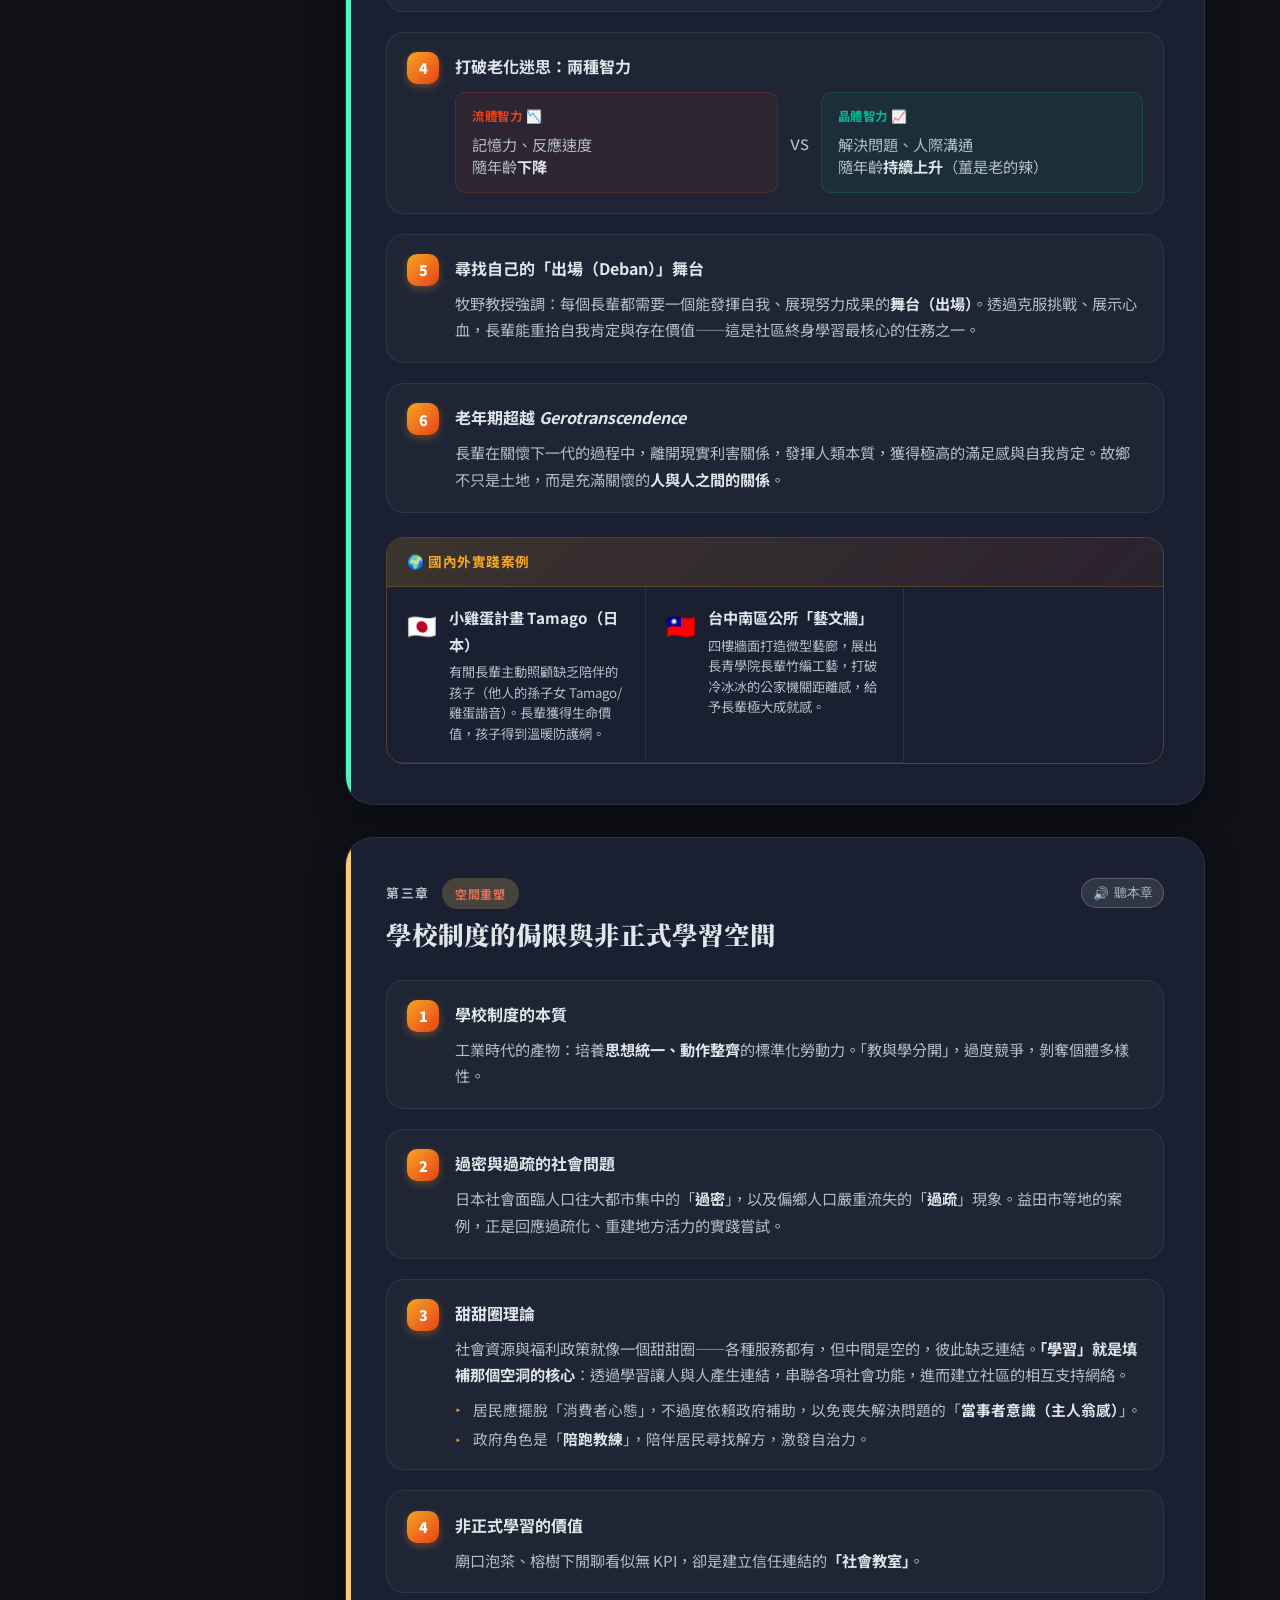
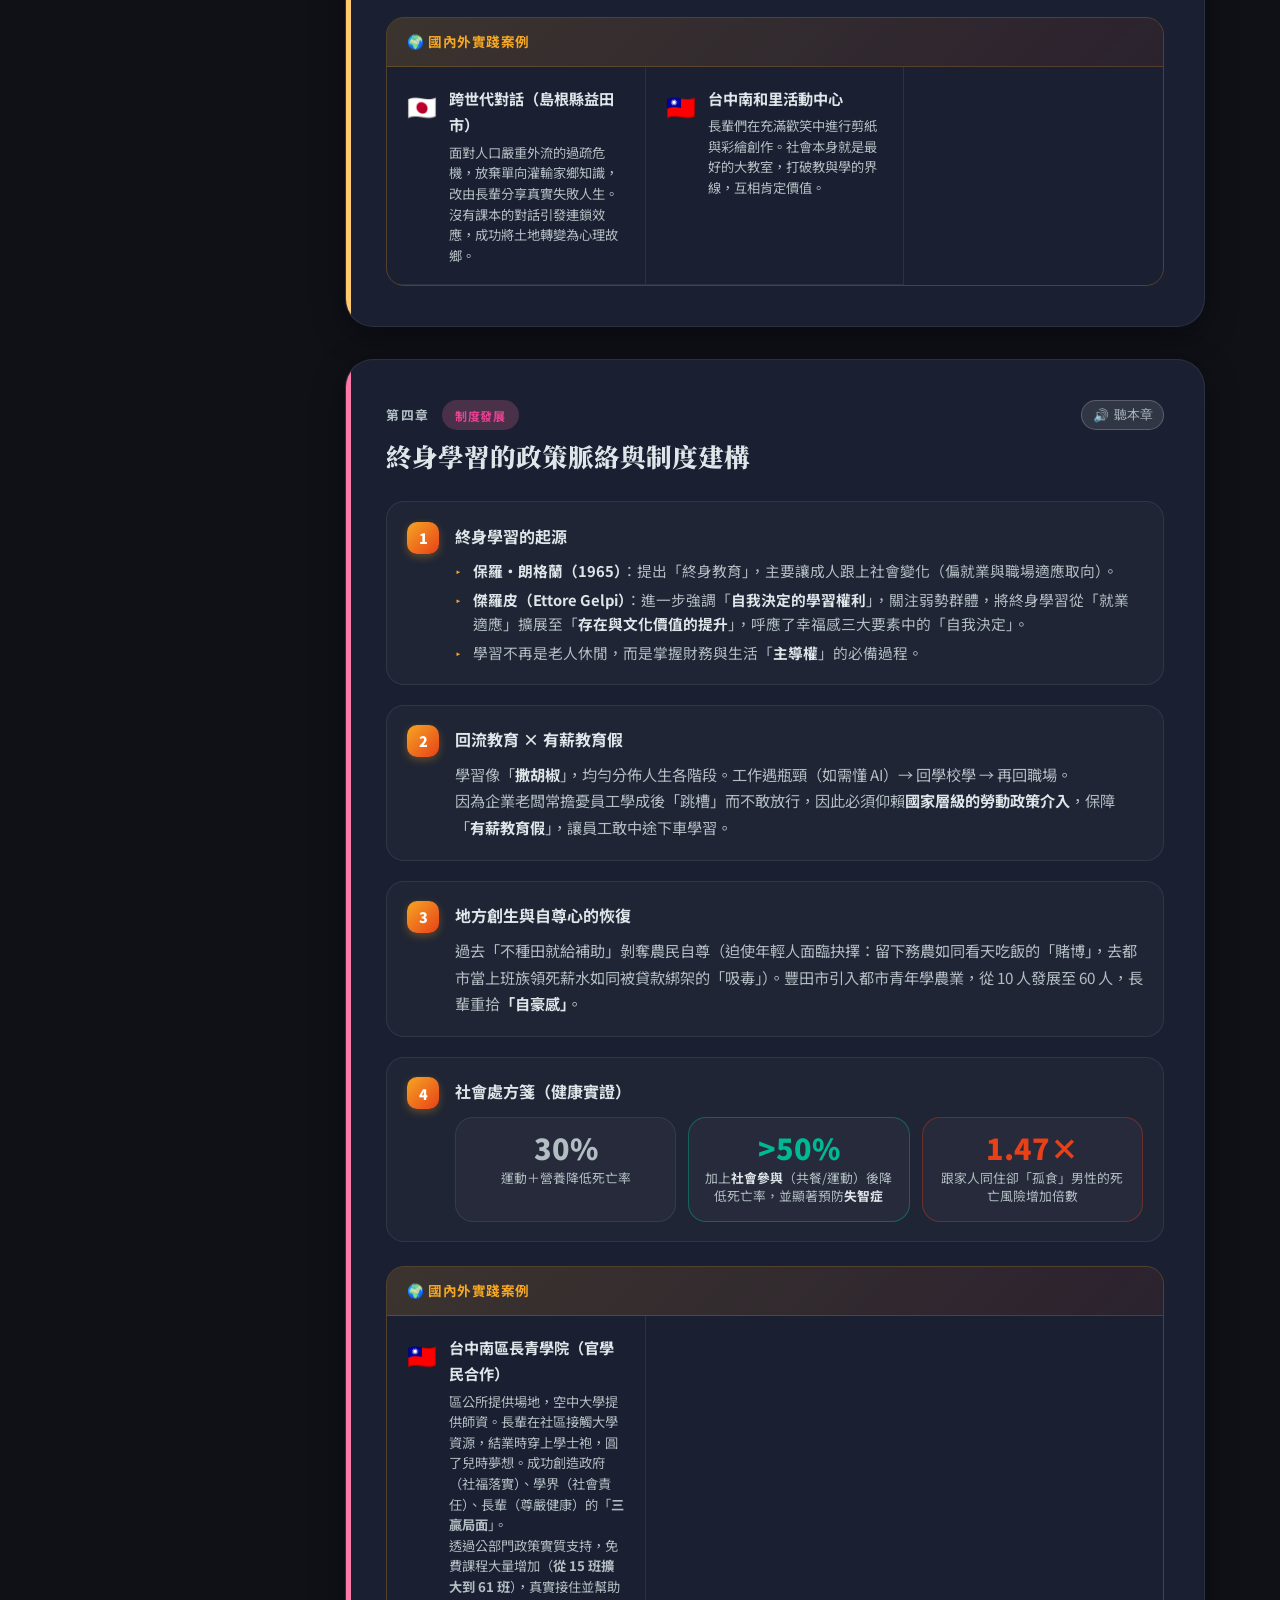
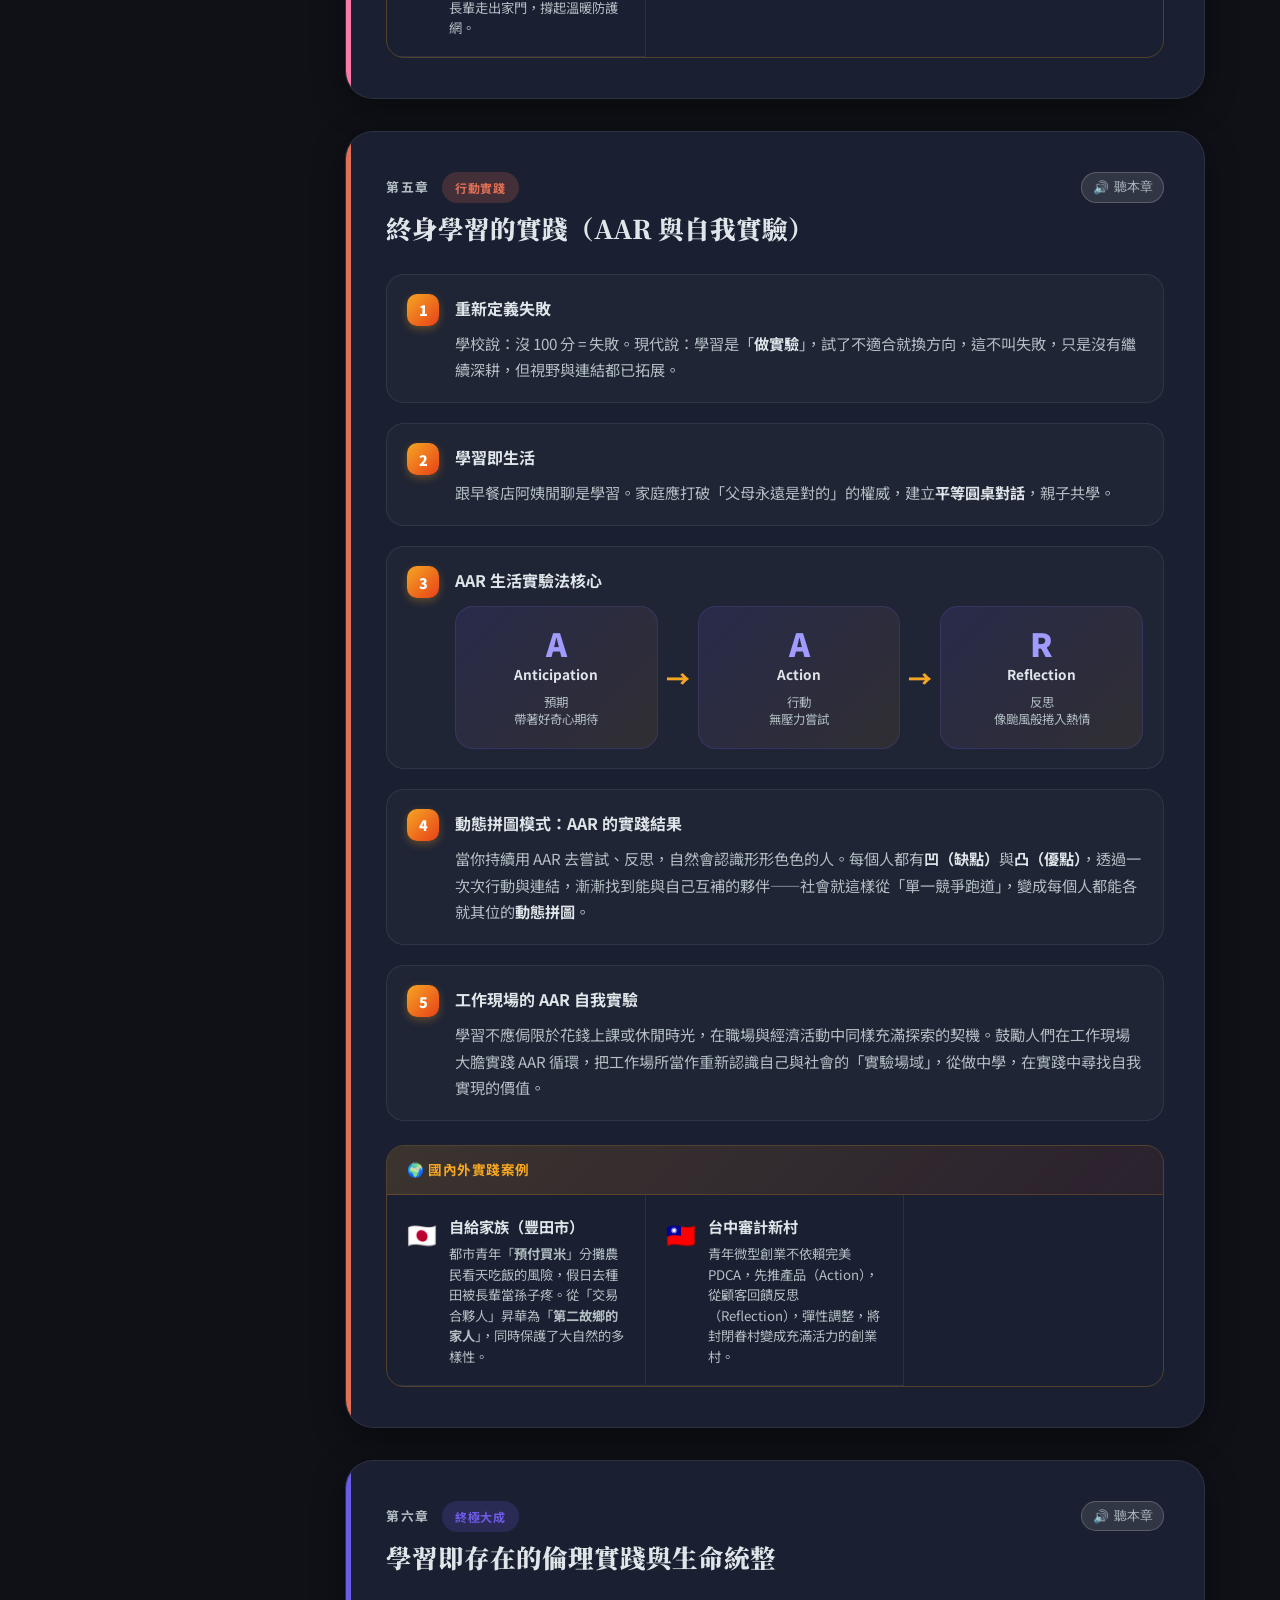
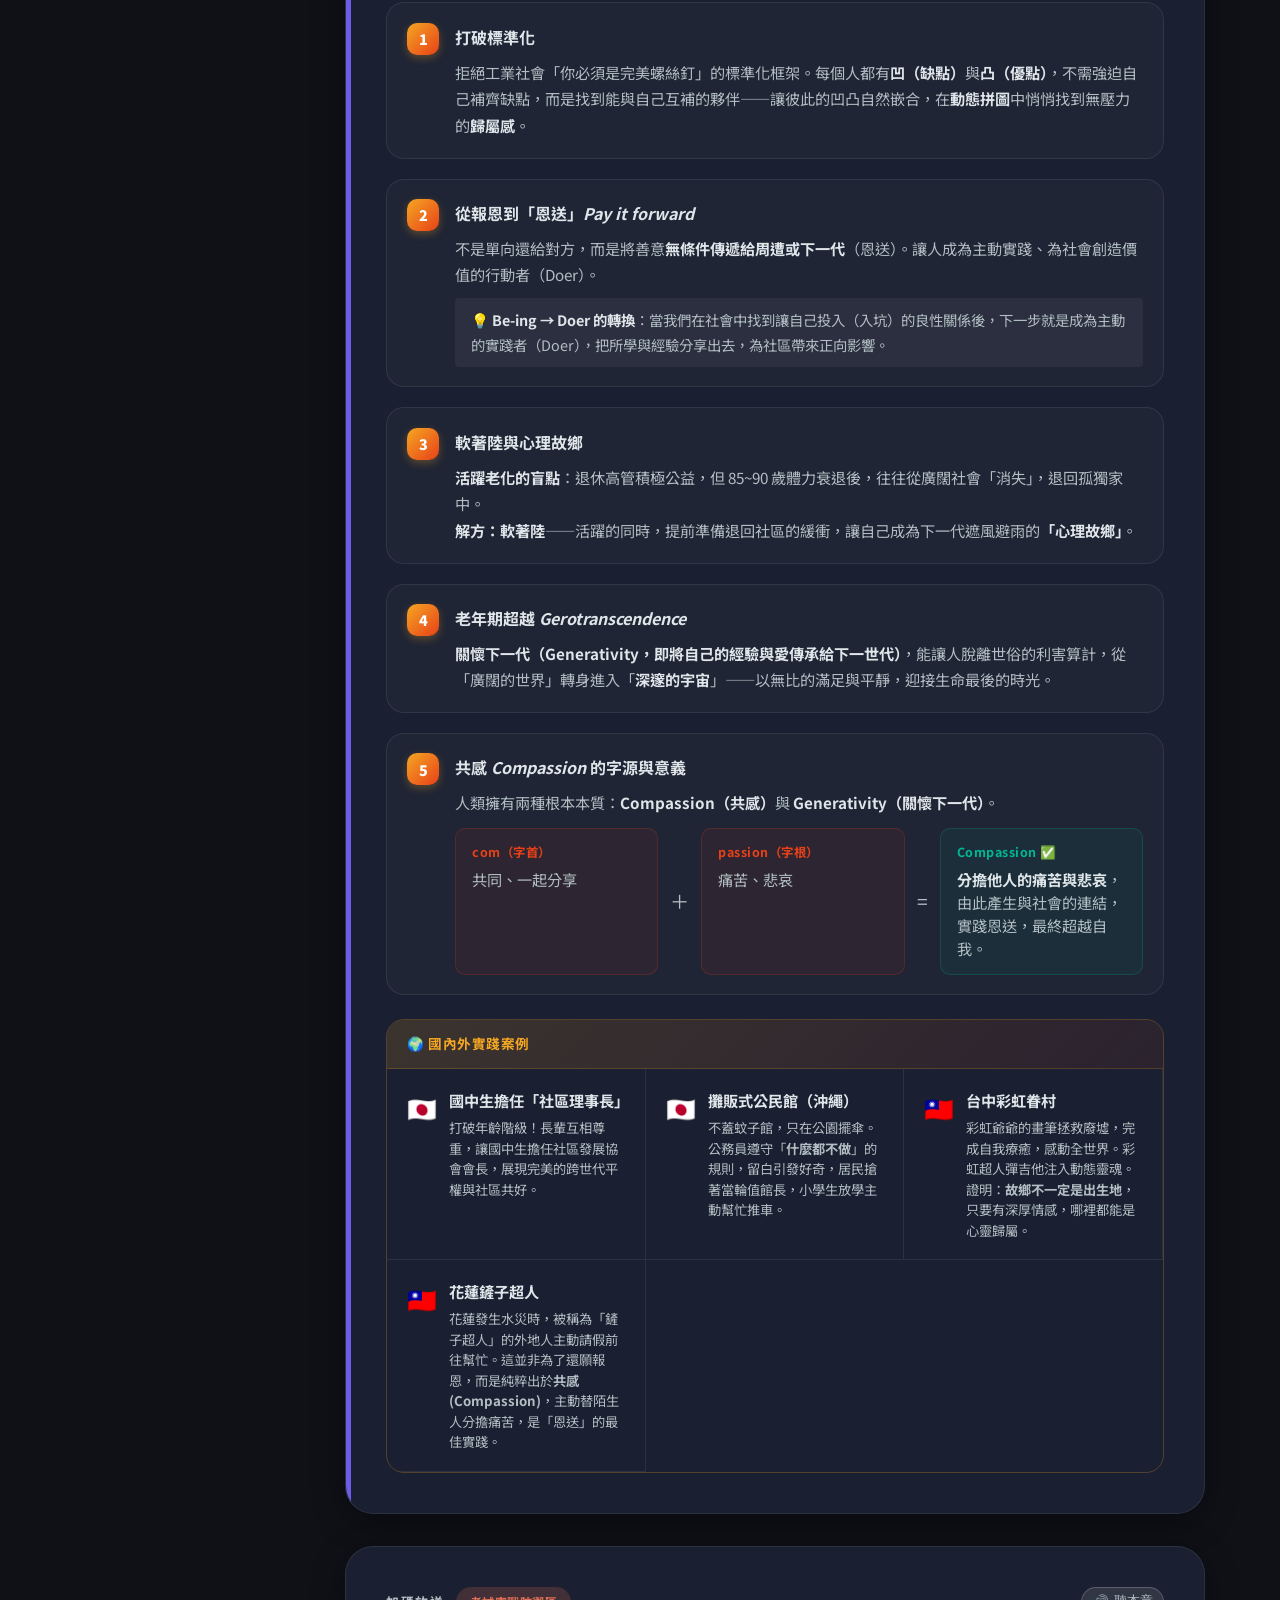
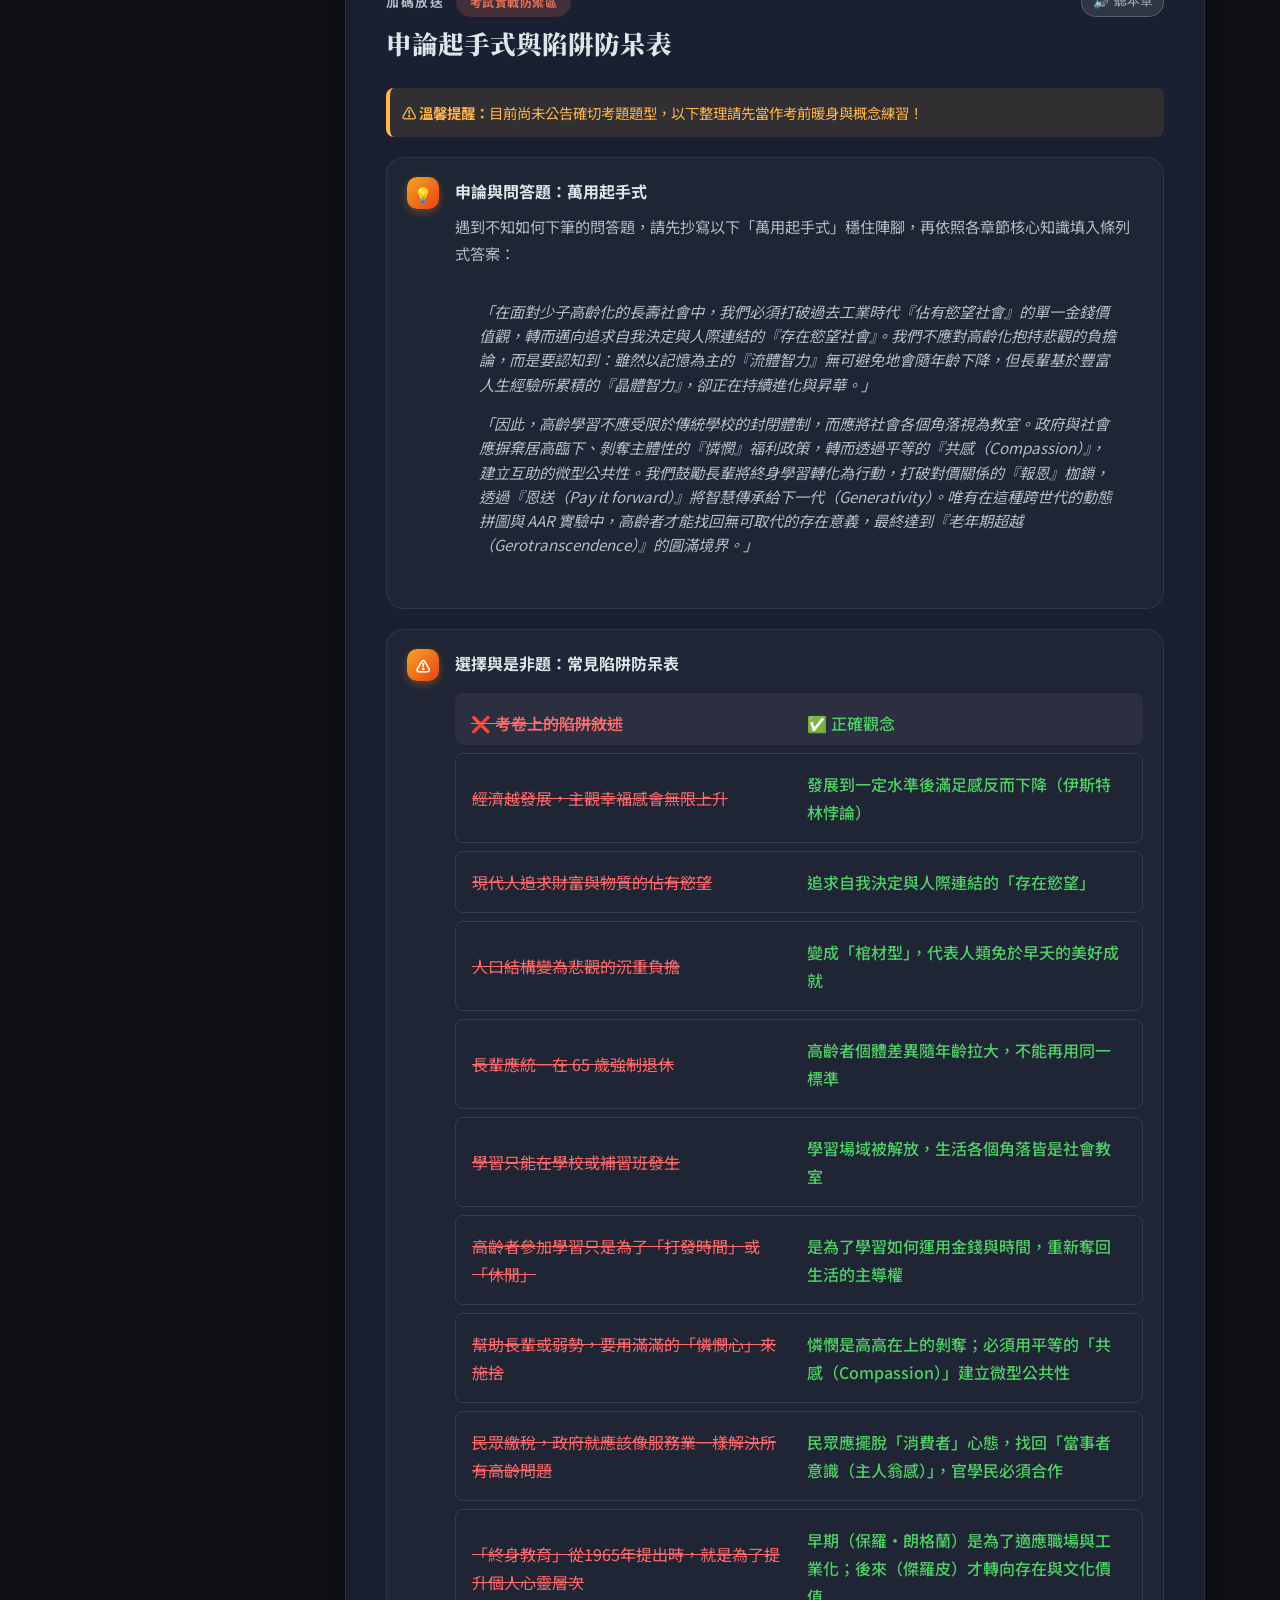
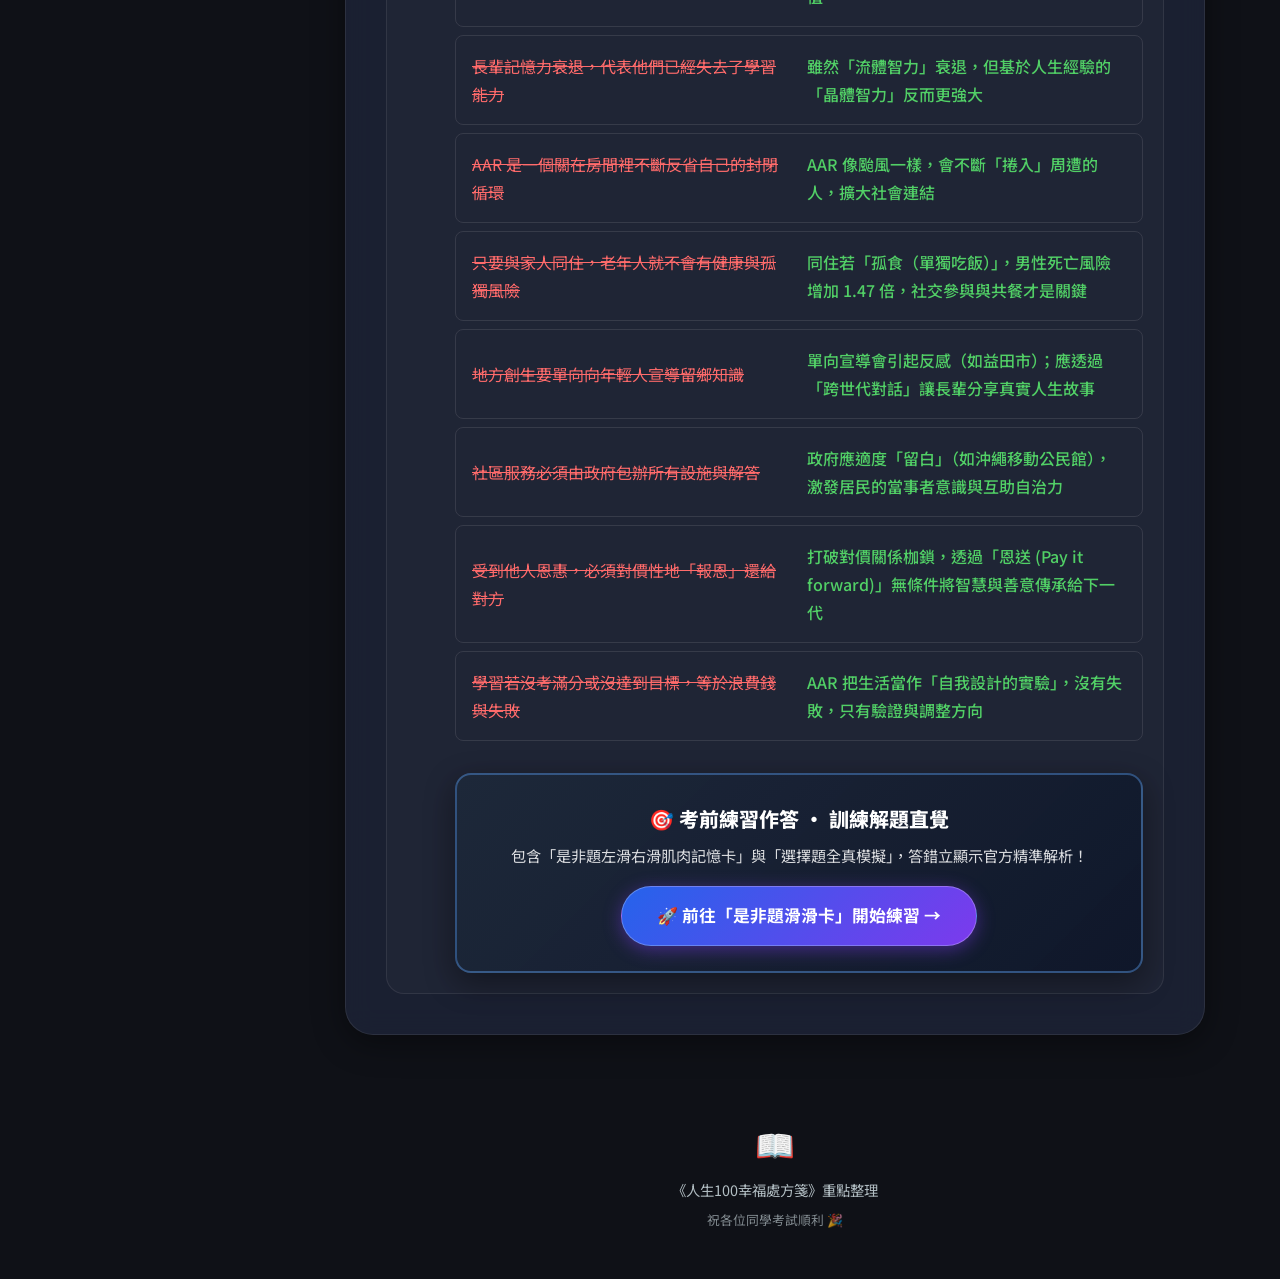
==== commit 4a701de1: "Remove back-to-top button due to UI conflict with audio player on mobile" ====
--- a/index.html
+++ b/index.html
@@ -854,19 +854,6 @@
 
     <script src="script.js?v=48"></script>
 
-    <!-- Back to Top Button -->
-    <button id="back-to-top" onclick="window.scrollTo({top: 0, behavior: 'smooth'})" style="position: fixed; bottom: 30px; right: 30px; width: 50px; height: 50px; border-radius: 50%; background: var(--primary-color, #10b981); color: #fff; border: none; font-size: 1.5rem; display: none; align-items: center; justify-content: center; cursor: pointer; box-shadow: 0 4px 15px rgba(0,0,0,0.3); z-index: 9999; transition: all 0.3s ease;">
-      <span style="transform: translateY(-2px);">🔼</span>
-    </button>
-    <script>
-      window.addEventListener('scroll', function() {
-        var btn = document.getElementById('back-to-top');
-        if (window.scrollY > 500) {
-          btn.style.display = 'flex';
-        } else {
-          btn.style.display = 'none';
-        }
-      });
-    </script>
+    
 </body>
 </html>
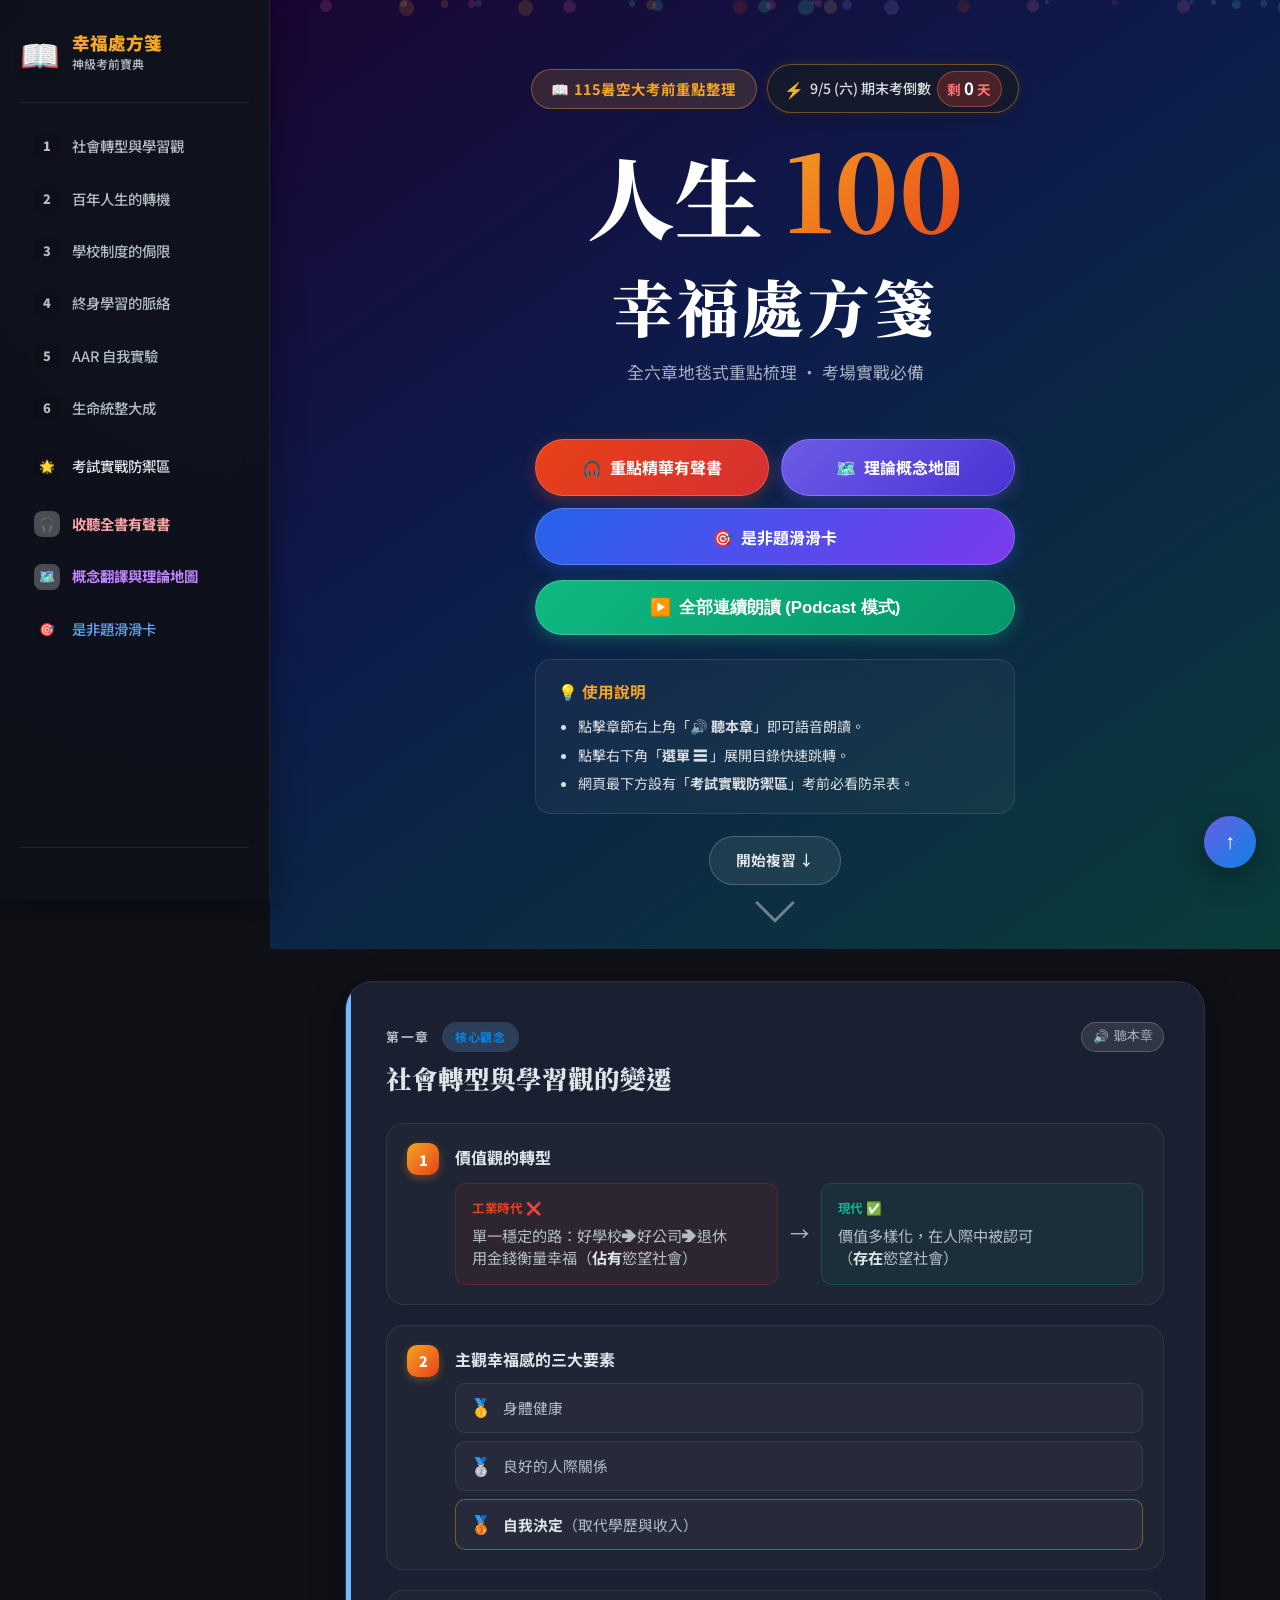
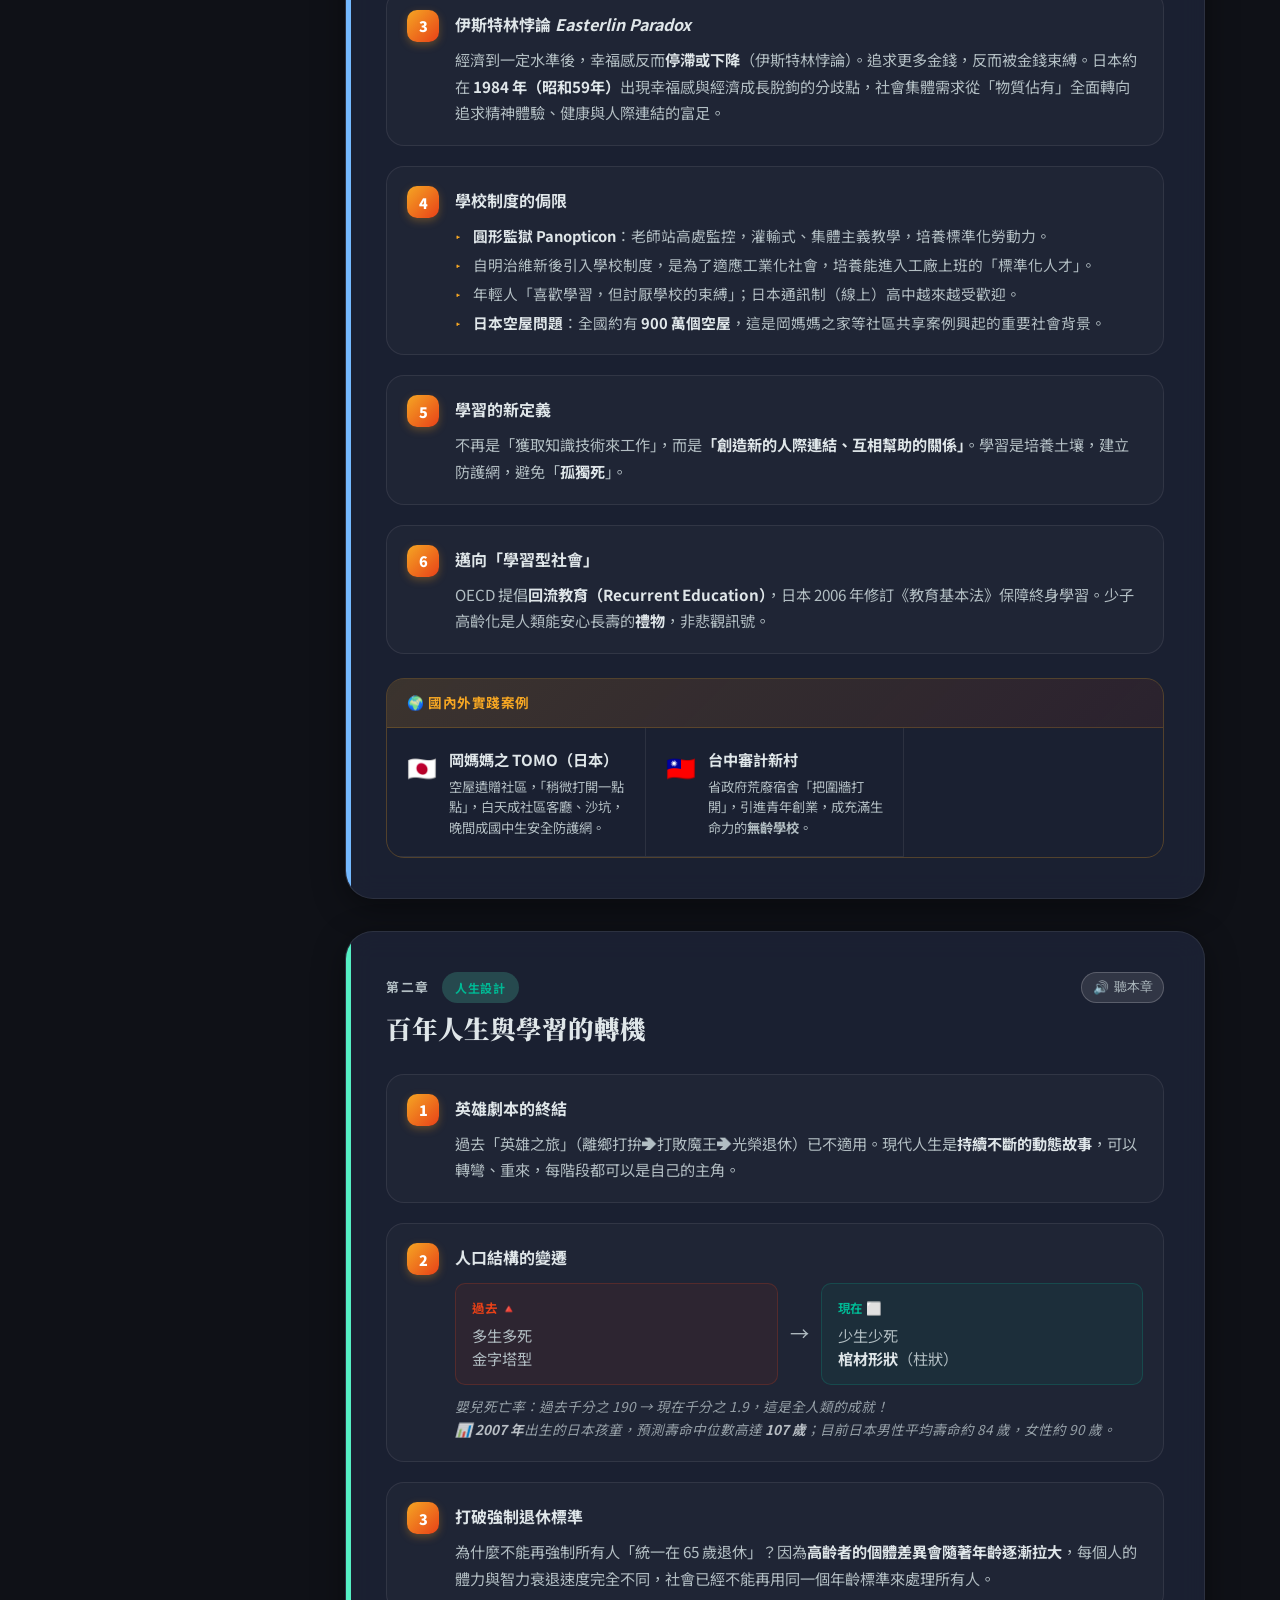
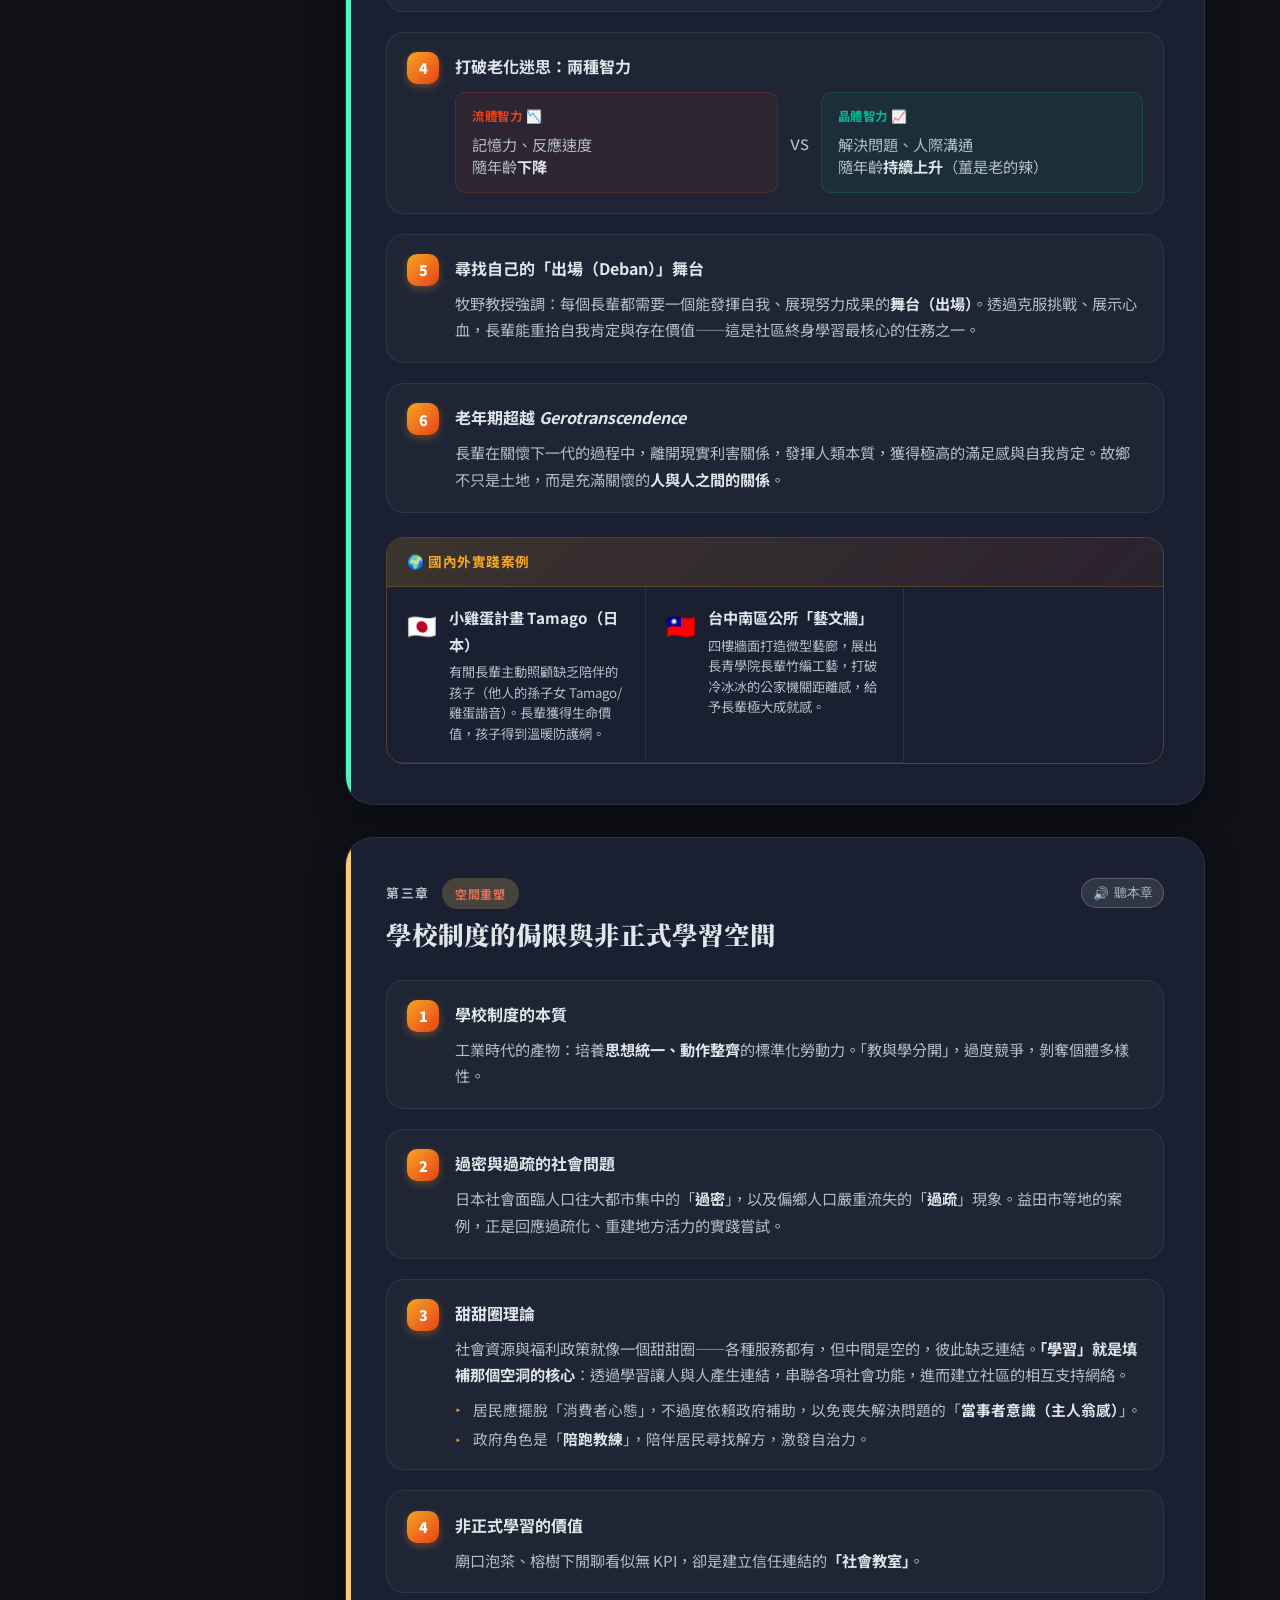
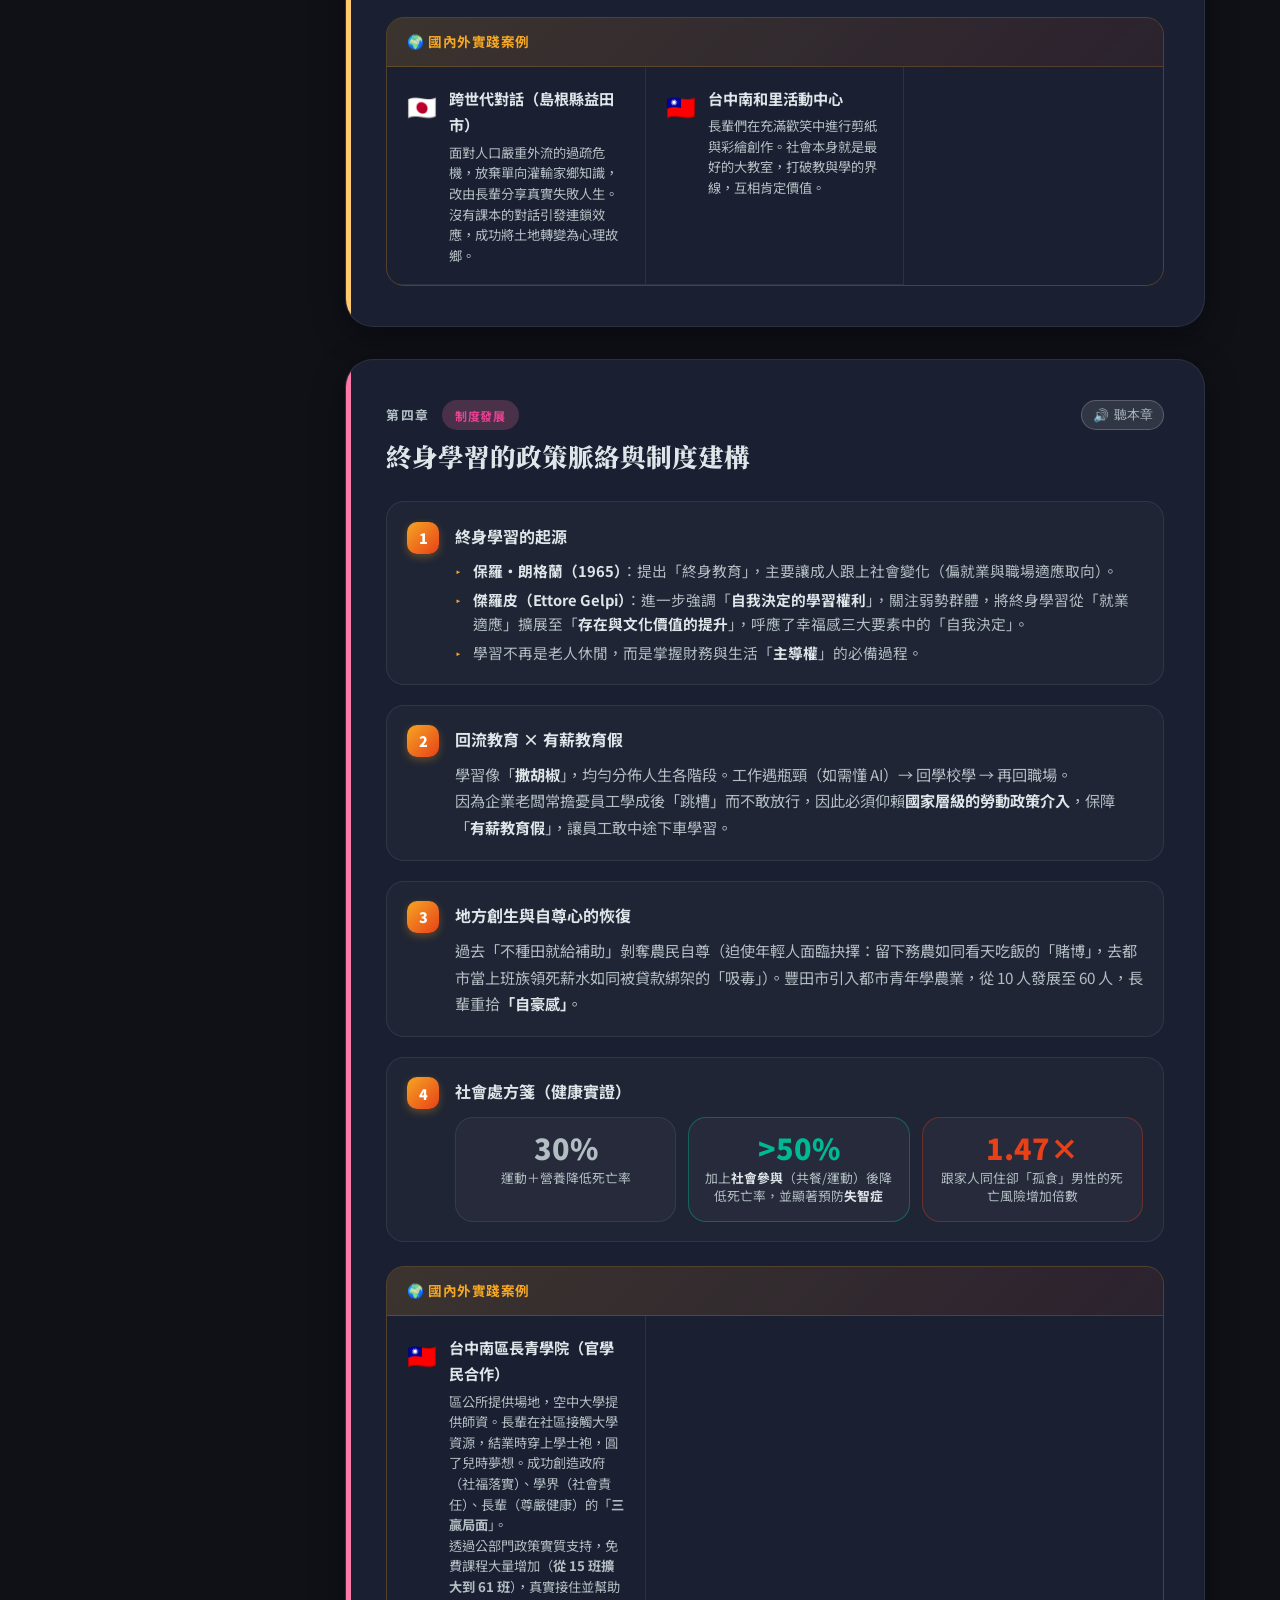
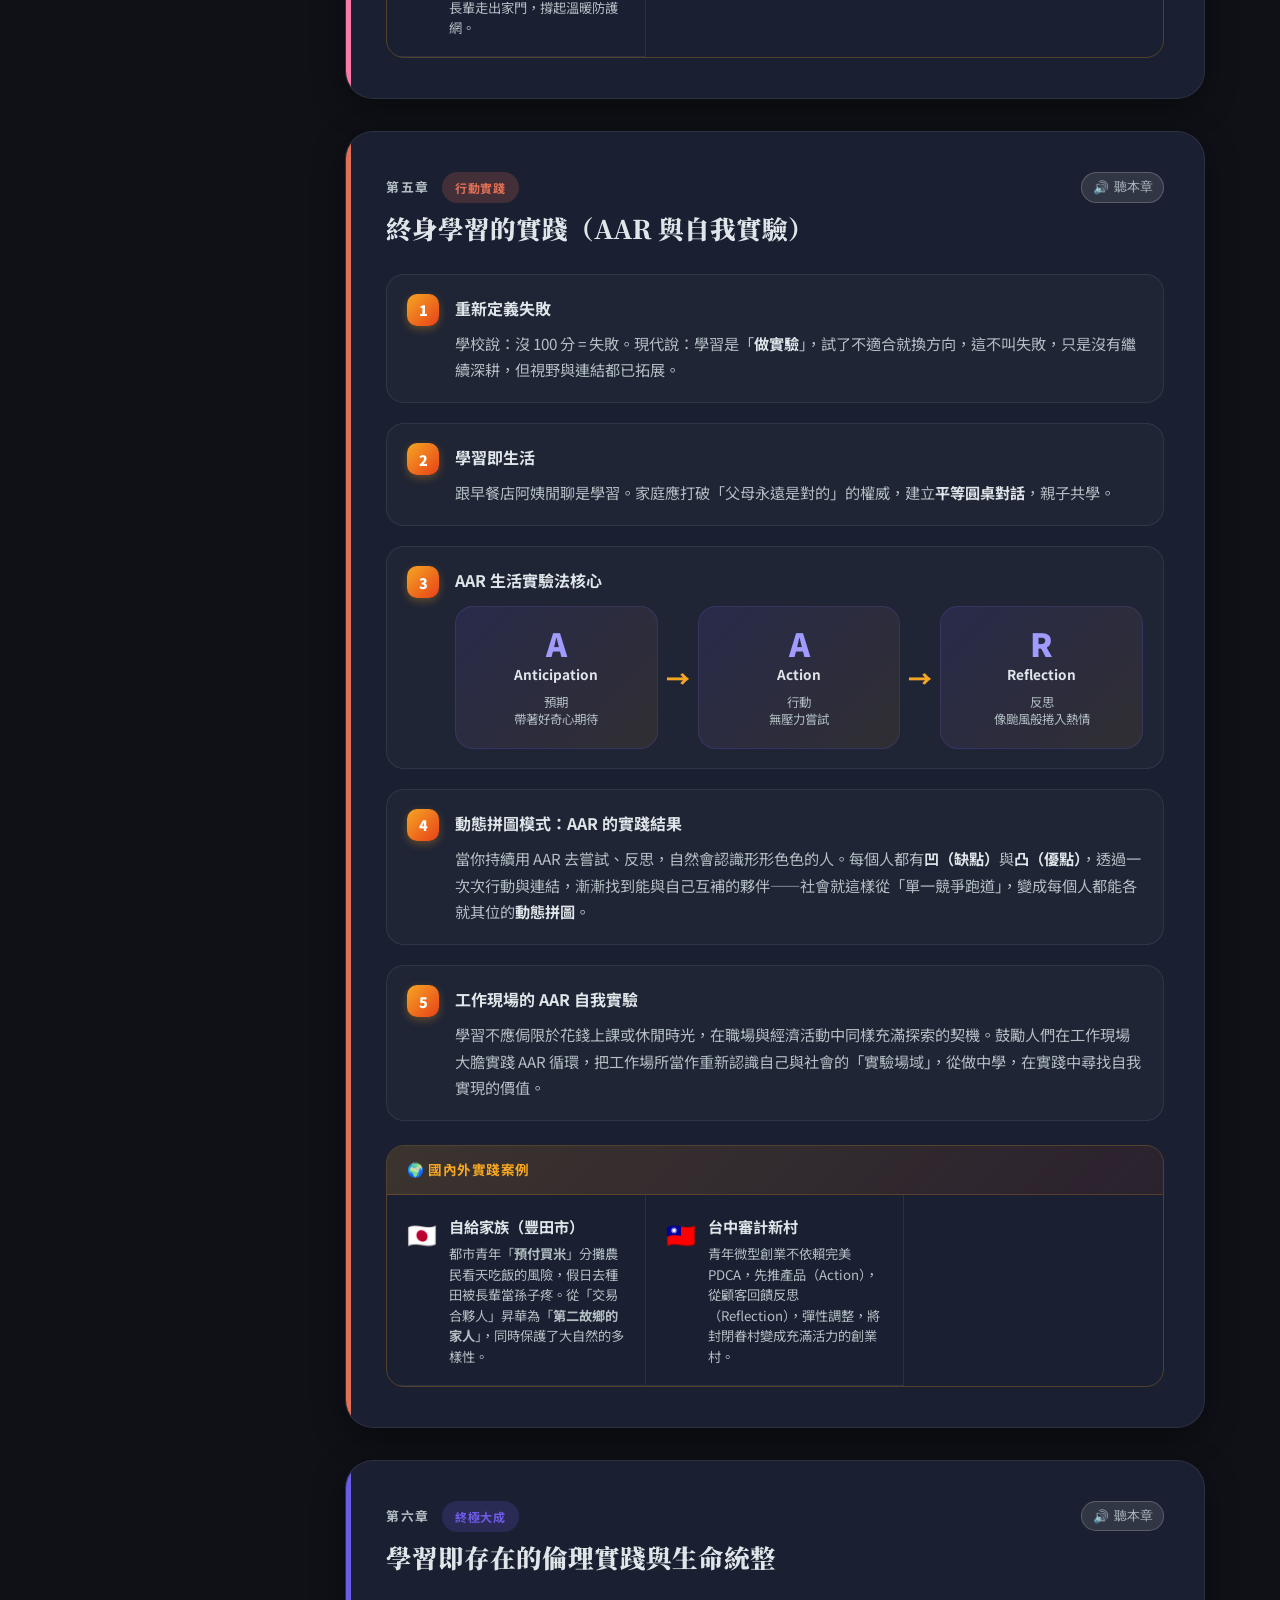
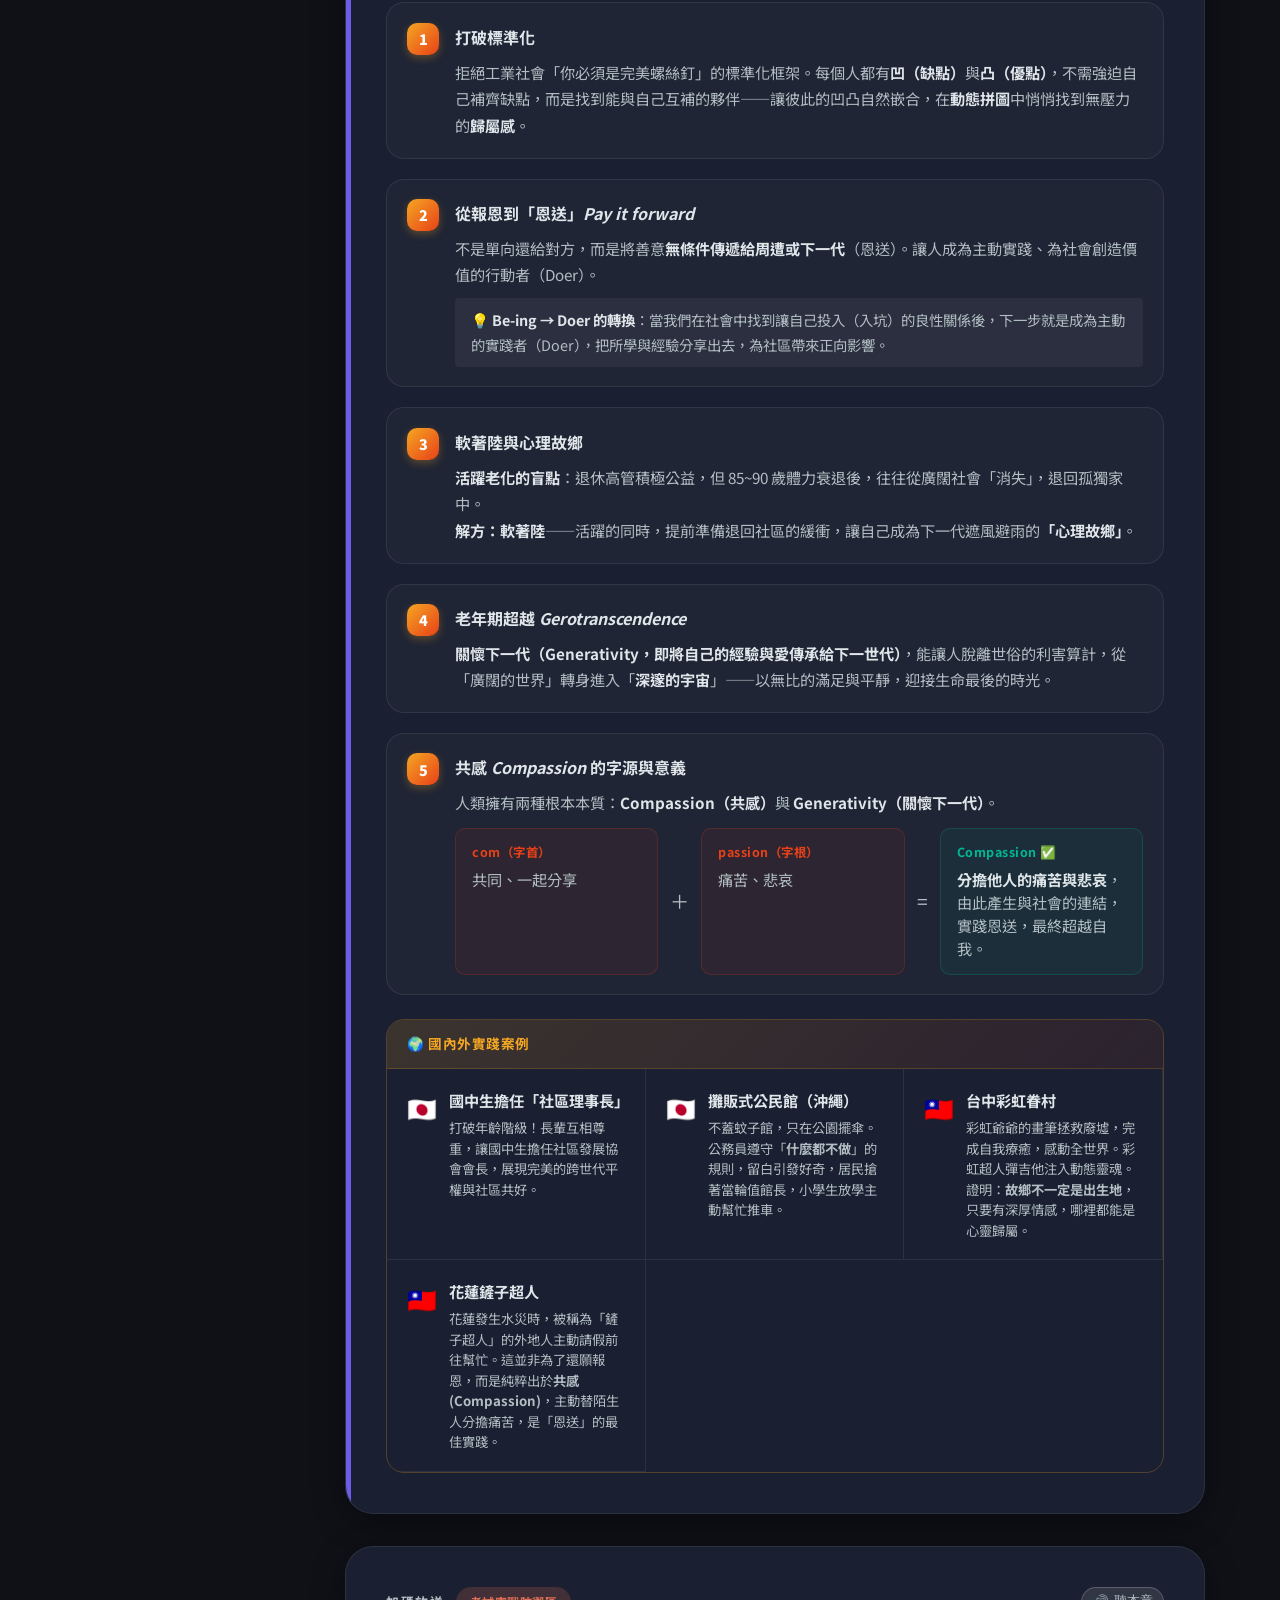
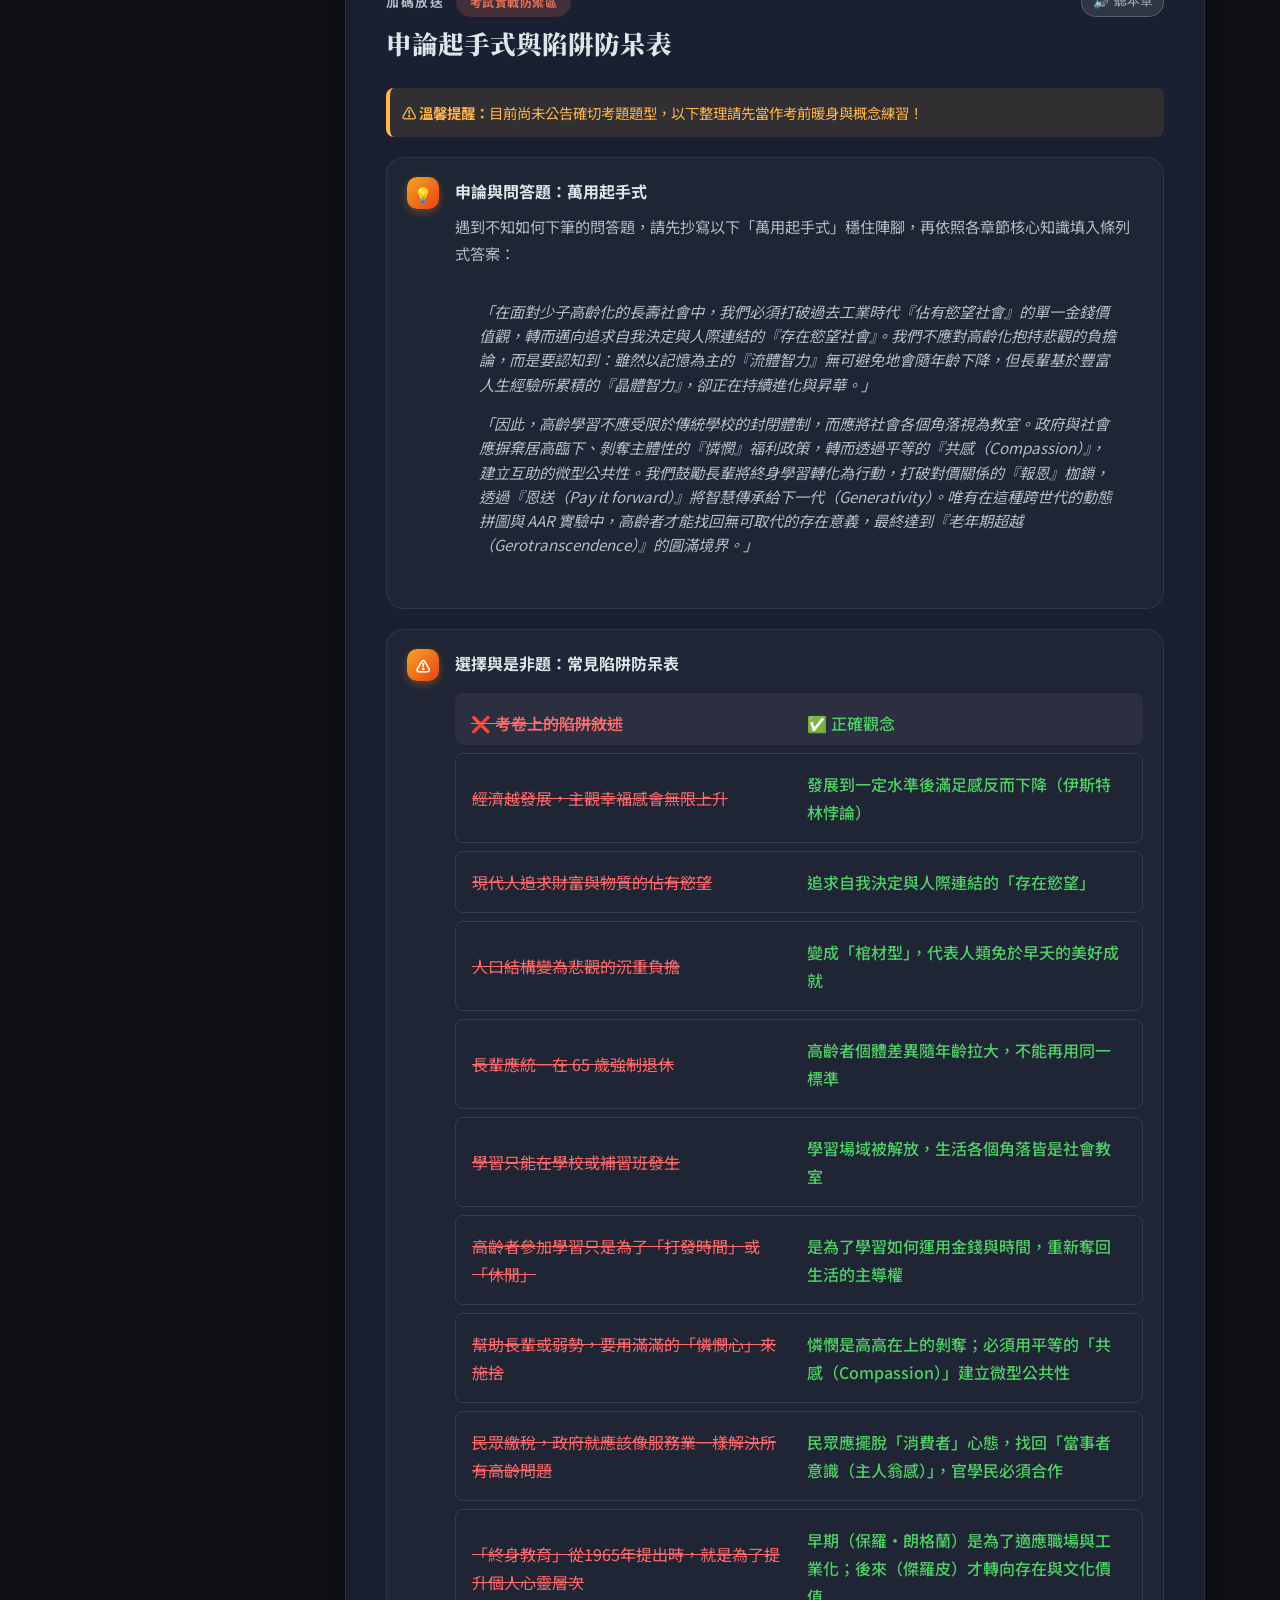
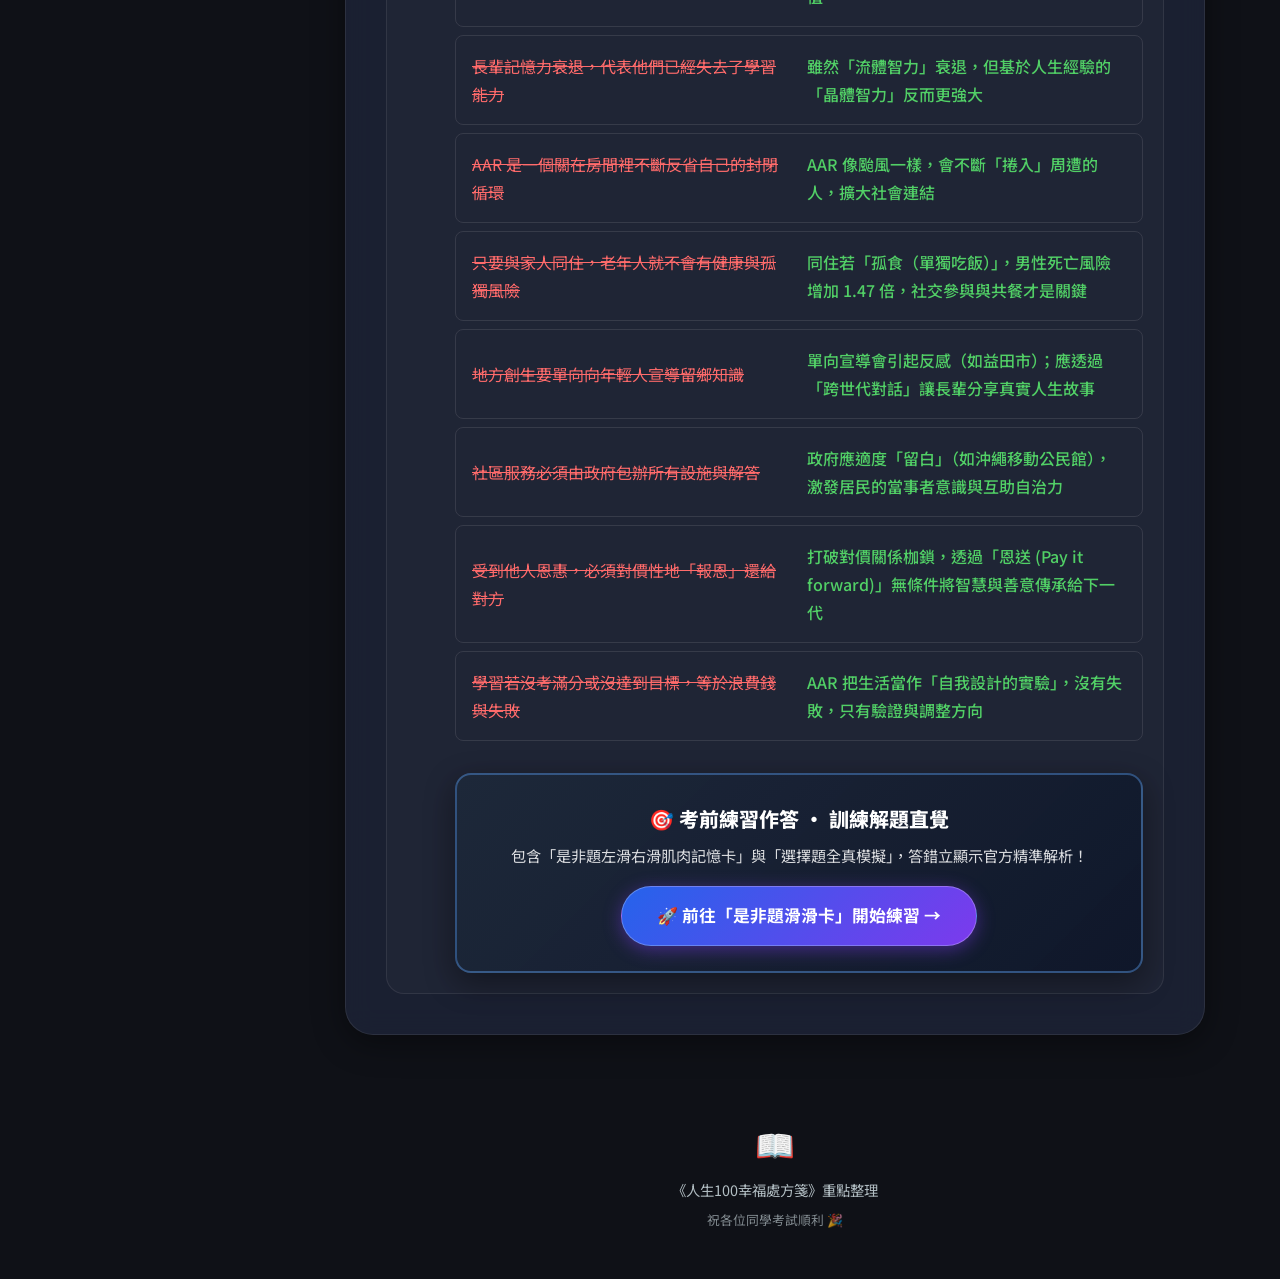
==== commit 1af06070: "Update cache buster to v37 to force CSS reload" ====
--- a/index.html
+++ b/index.html
@@ -13,7 +13,7 @@
     <link rel="preconnect" href="https://fonts.googleapis.com">
     <link rel="preconnect" href="https://fonts.gstatic.com" crossorigin>
     <link href="https://fonts.googleapis.com/css2?family=Noto+Sans+TC:wght@300;400;500;700;900&family=Noto+Serif+TC:wght@700;900&display=swap" rel="stylesheet">
-    <link rel="stylesheet" href="styles.css?v=36">
+    <link rel="stylesheet" href="styles.css?v=37">
 </head>
 <body>
     <!-- Reading Progress Bar -->
--- a/styles.css
+++ b/styles.css
@@ -1309,3 +1309,11 @@
     background: rgba(255, 255, 255, 0.16);
     transform: translateY(-2px);
 }
+
+
+/* Ensure sidebar items don't inherit any rogue backgrounds */
+.nav-links .nav-item[data-ch="audio"],
+.nav-links .nav-item[data-ch="concepts"] {
+    background: transparent !important;
+    box-shadow: none !important;
+}
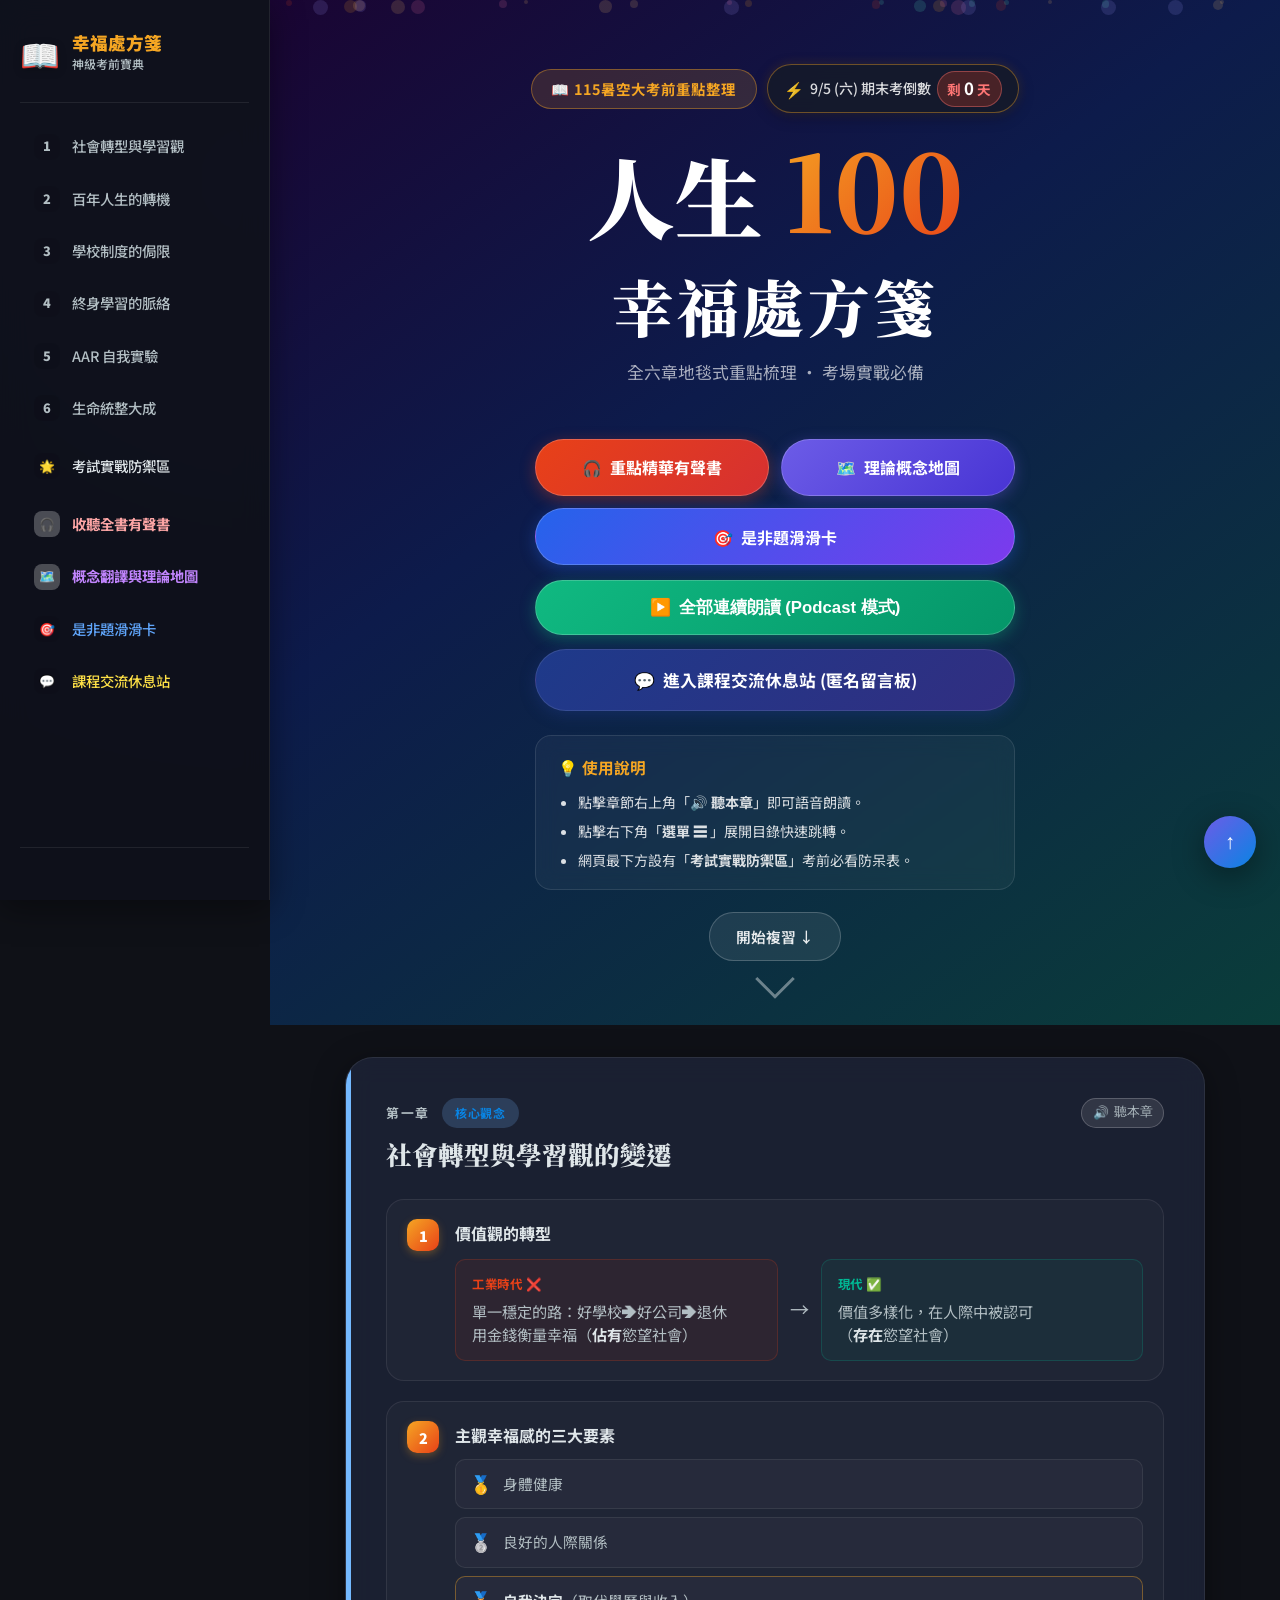
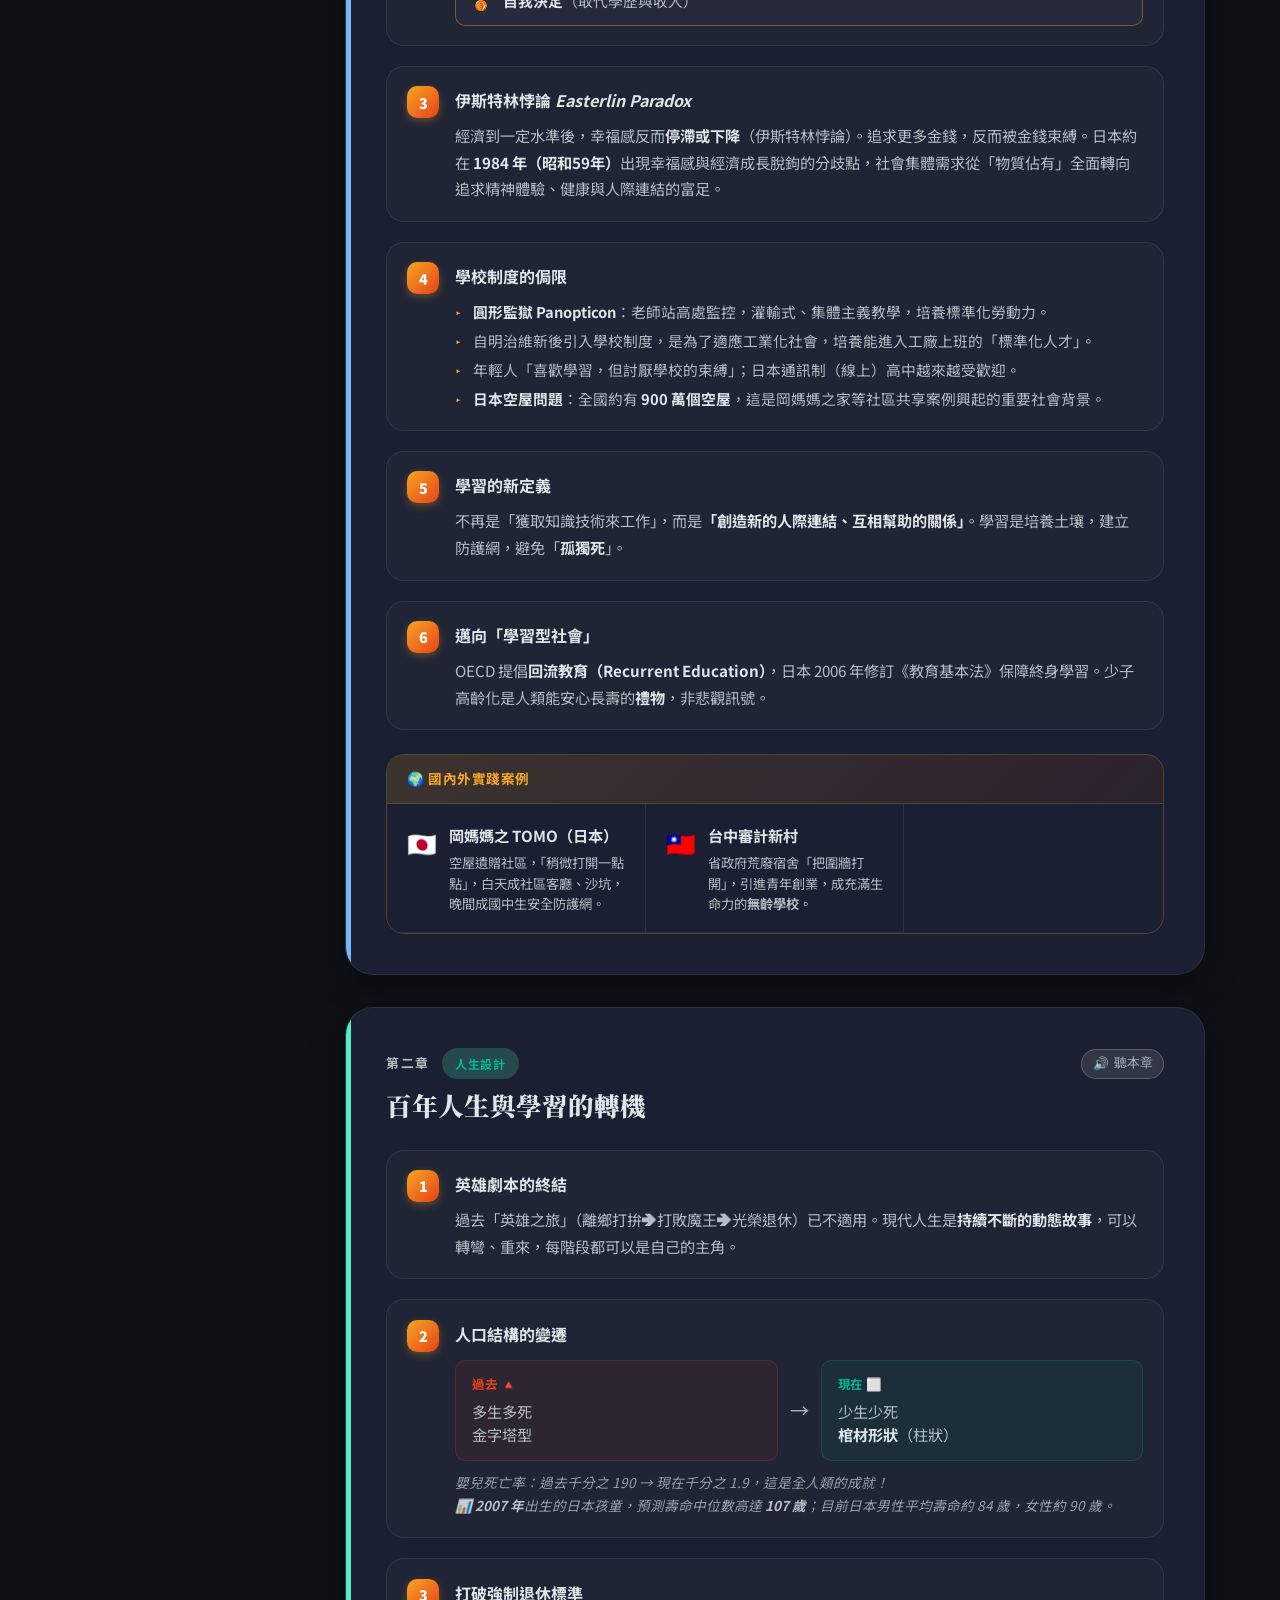
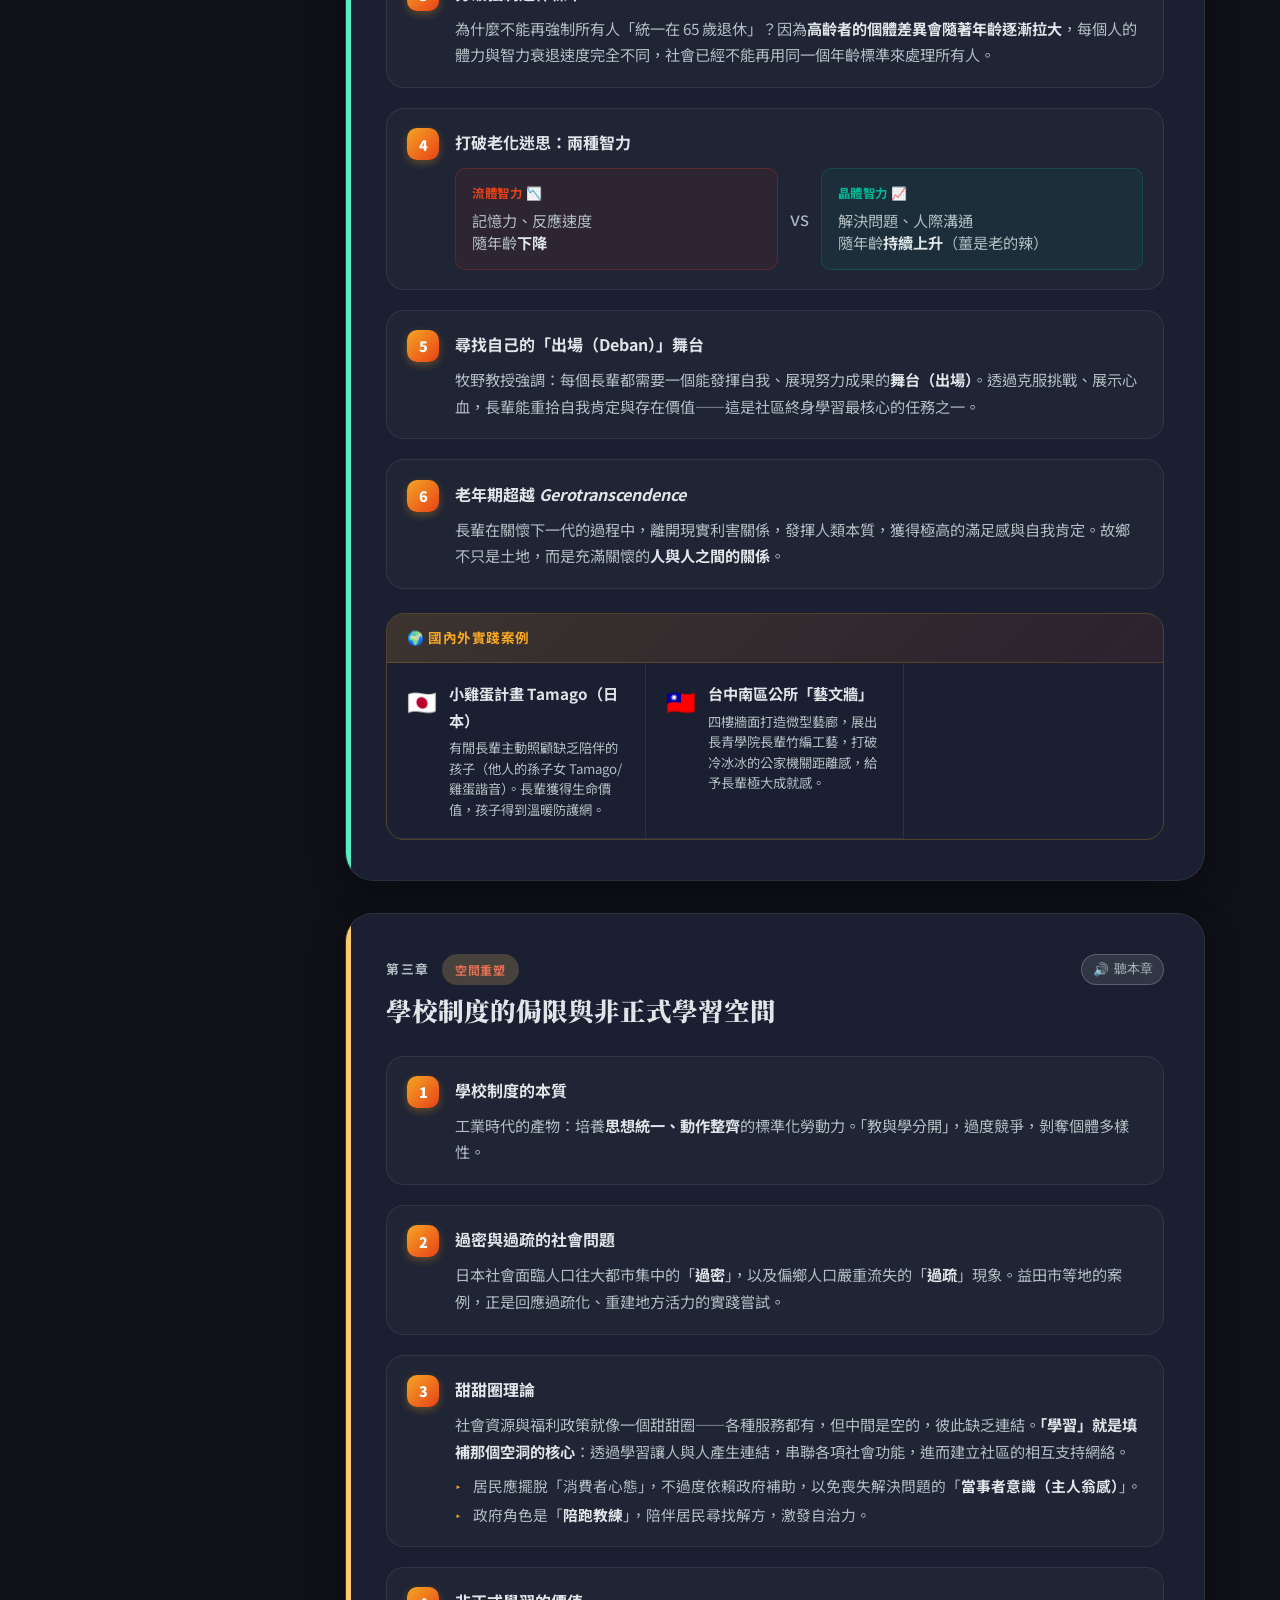
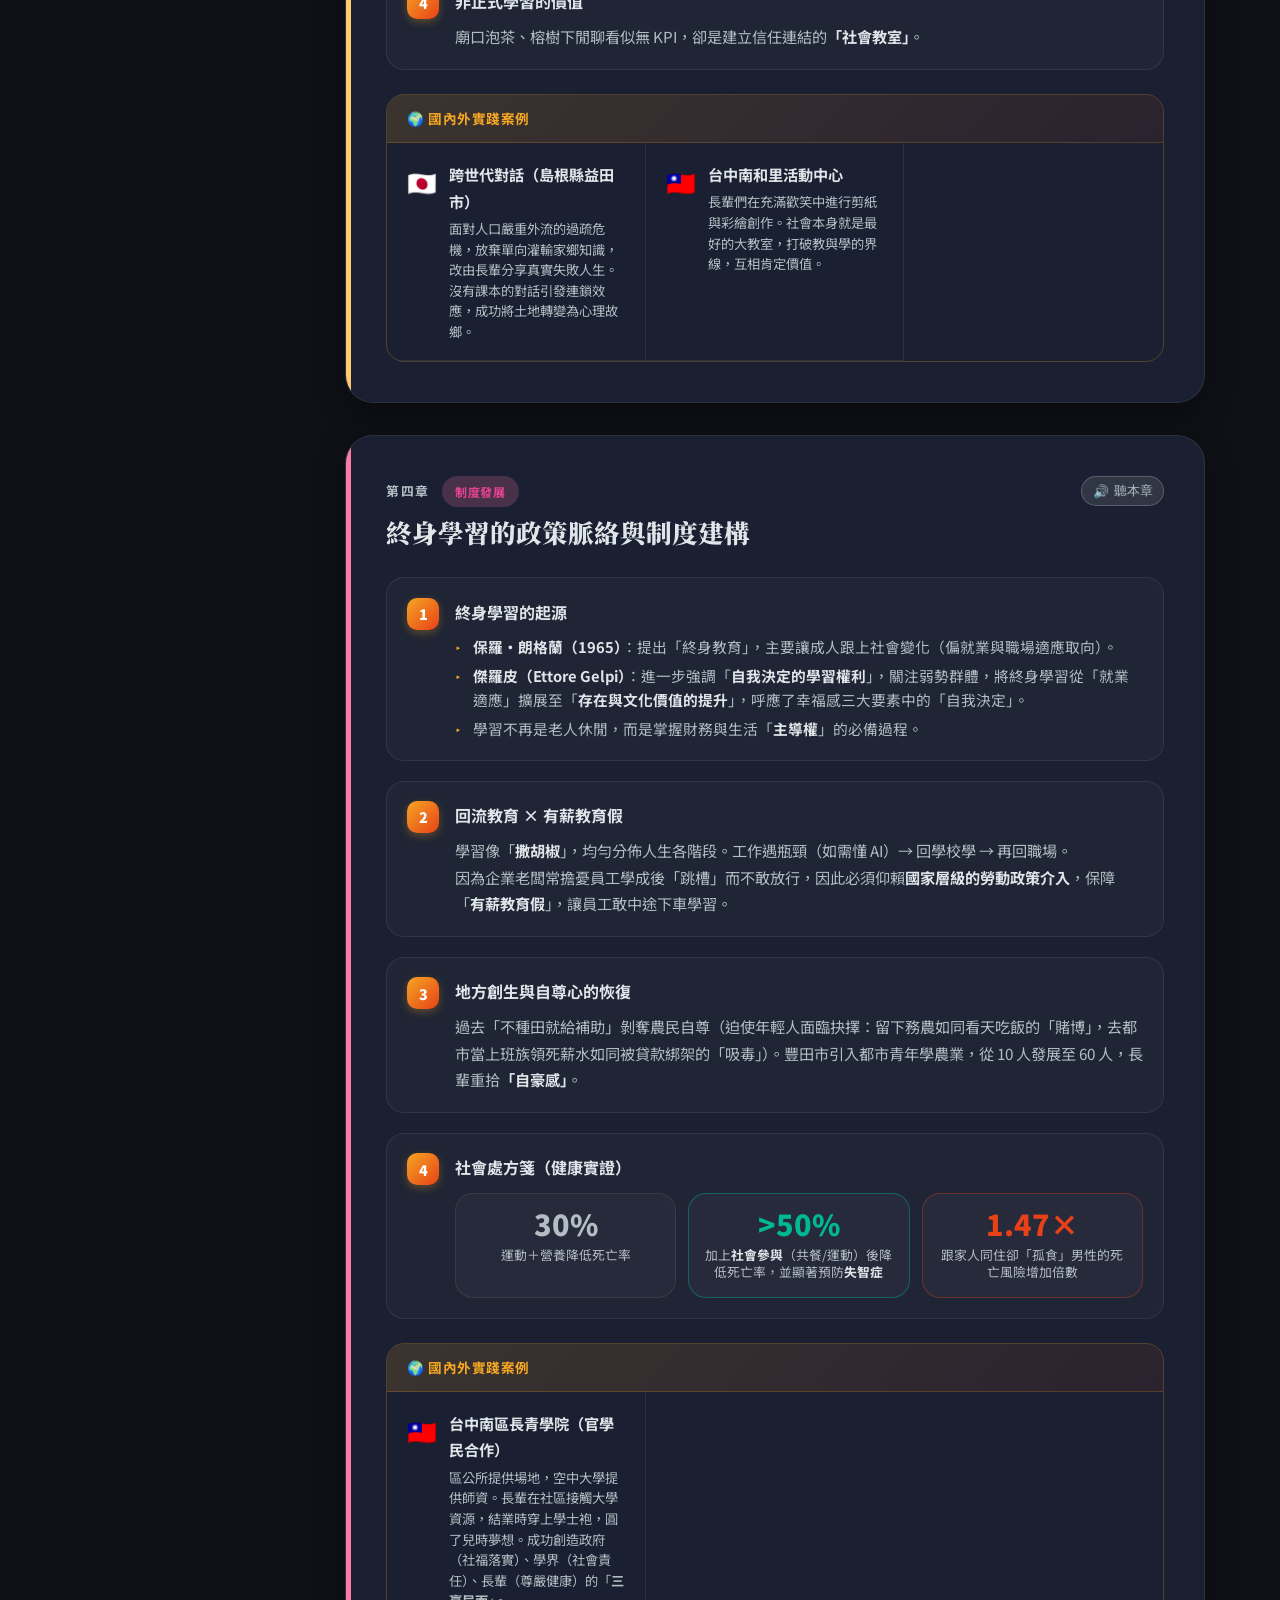
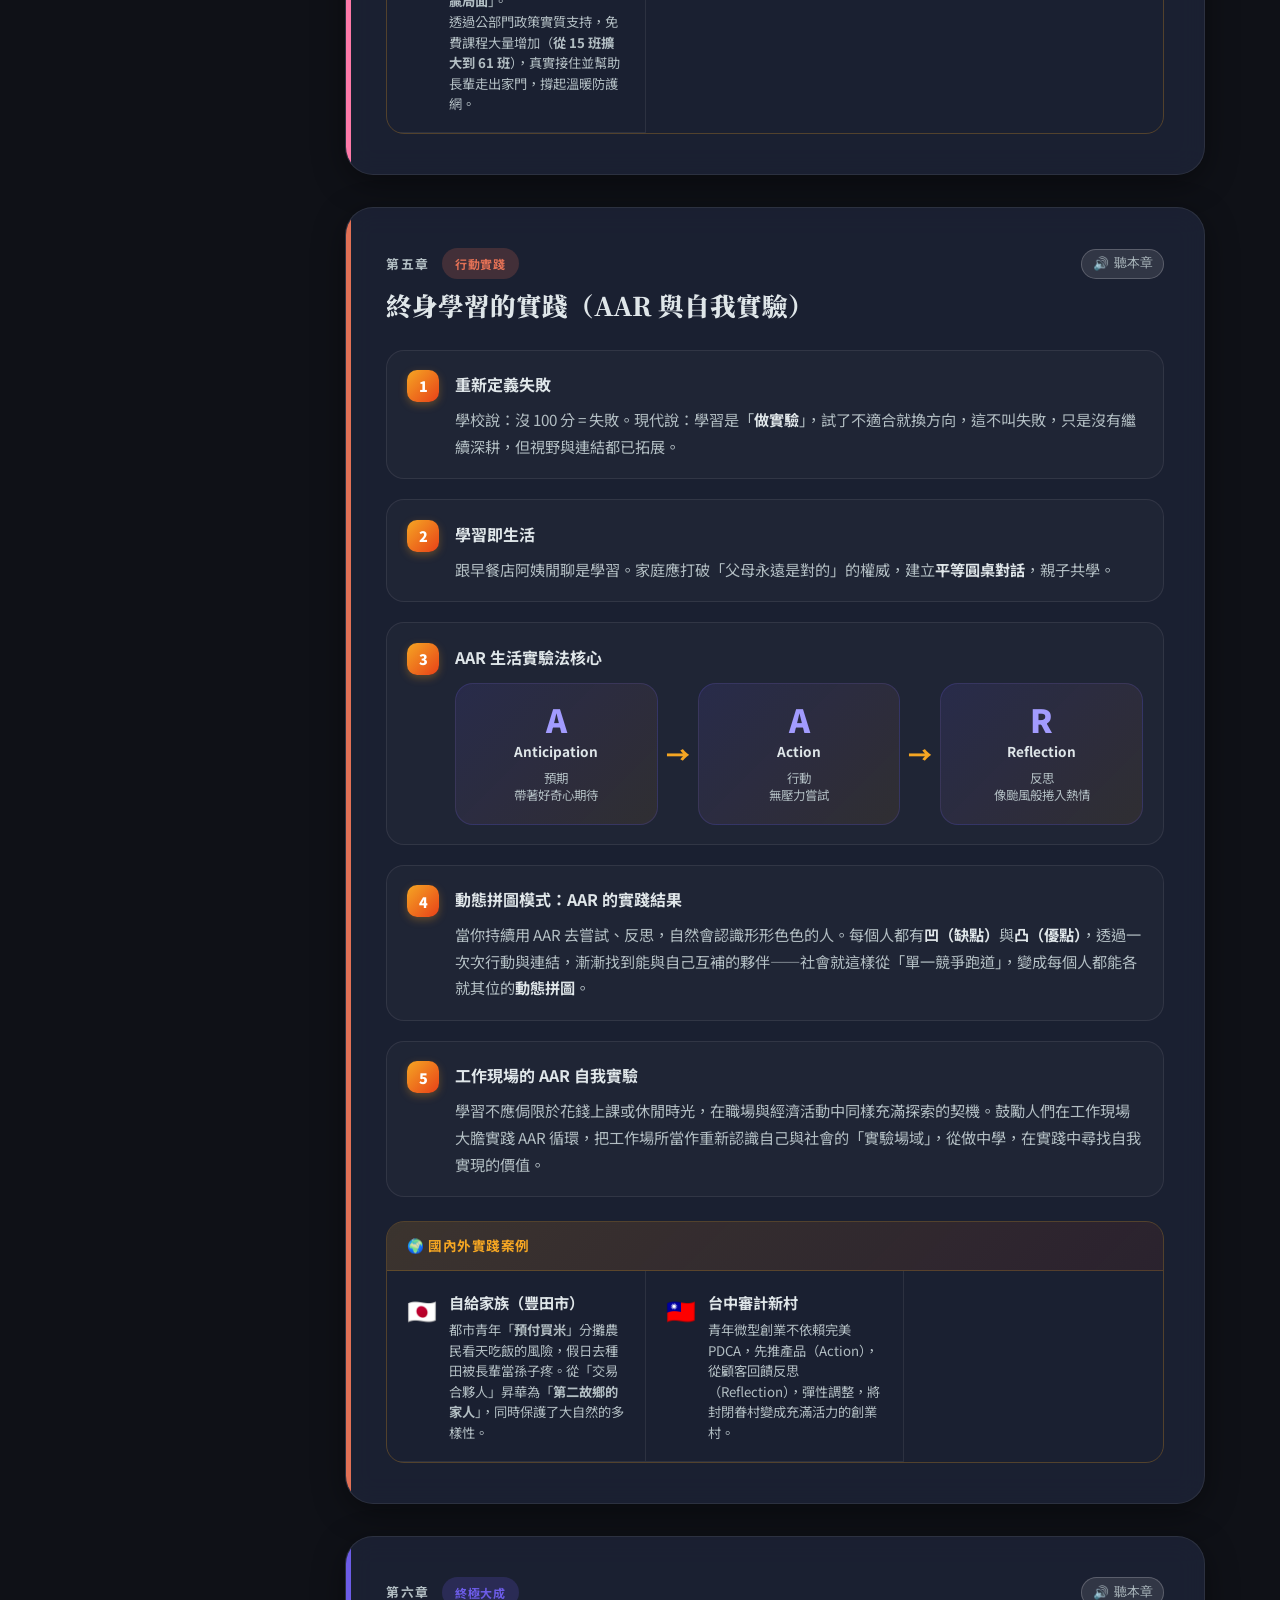
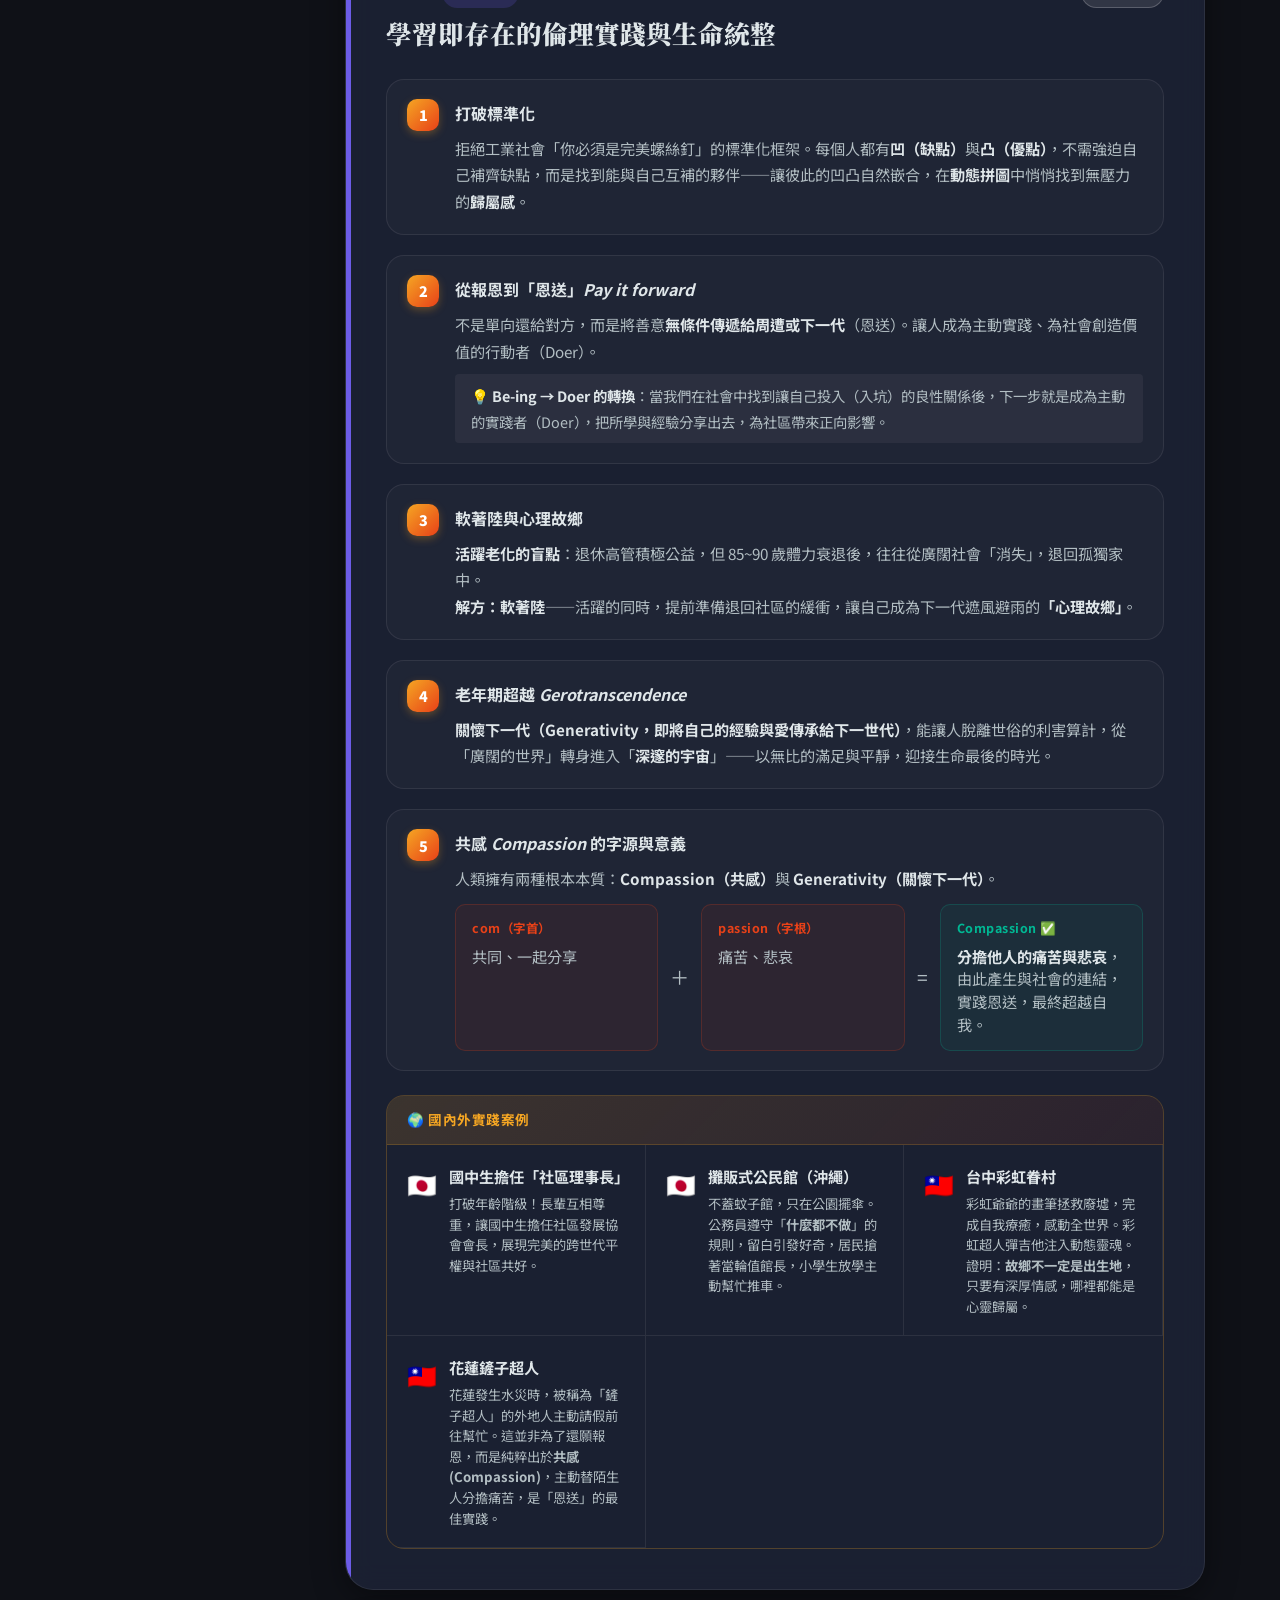
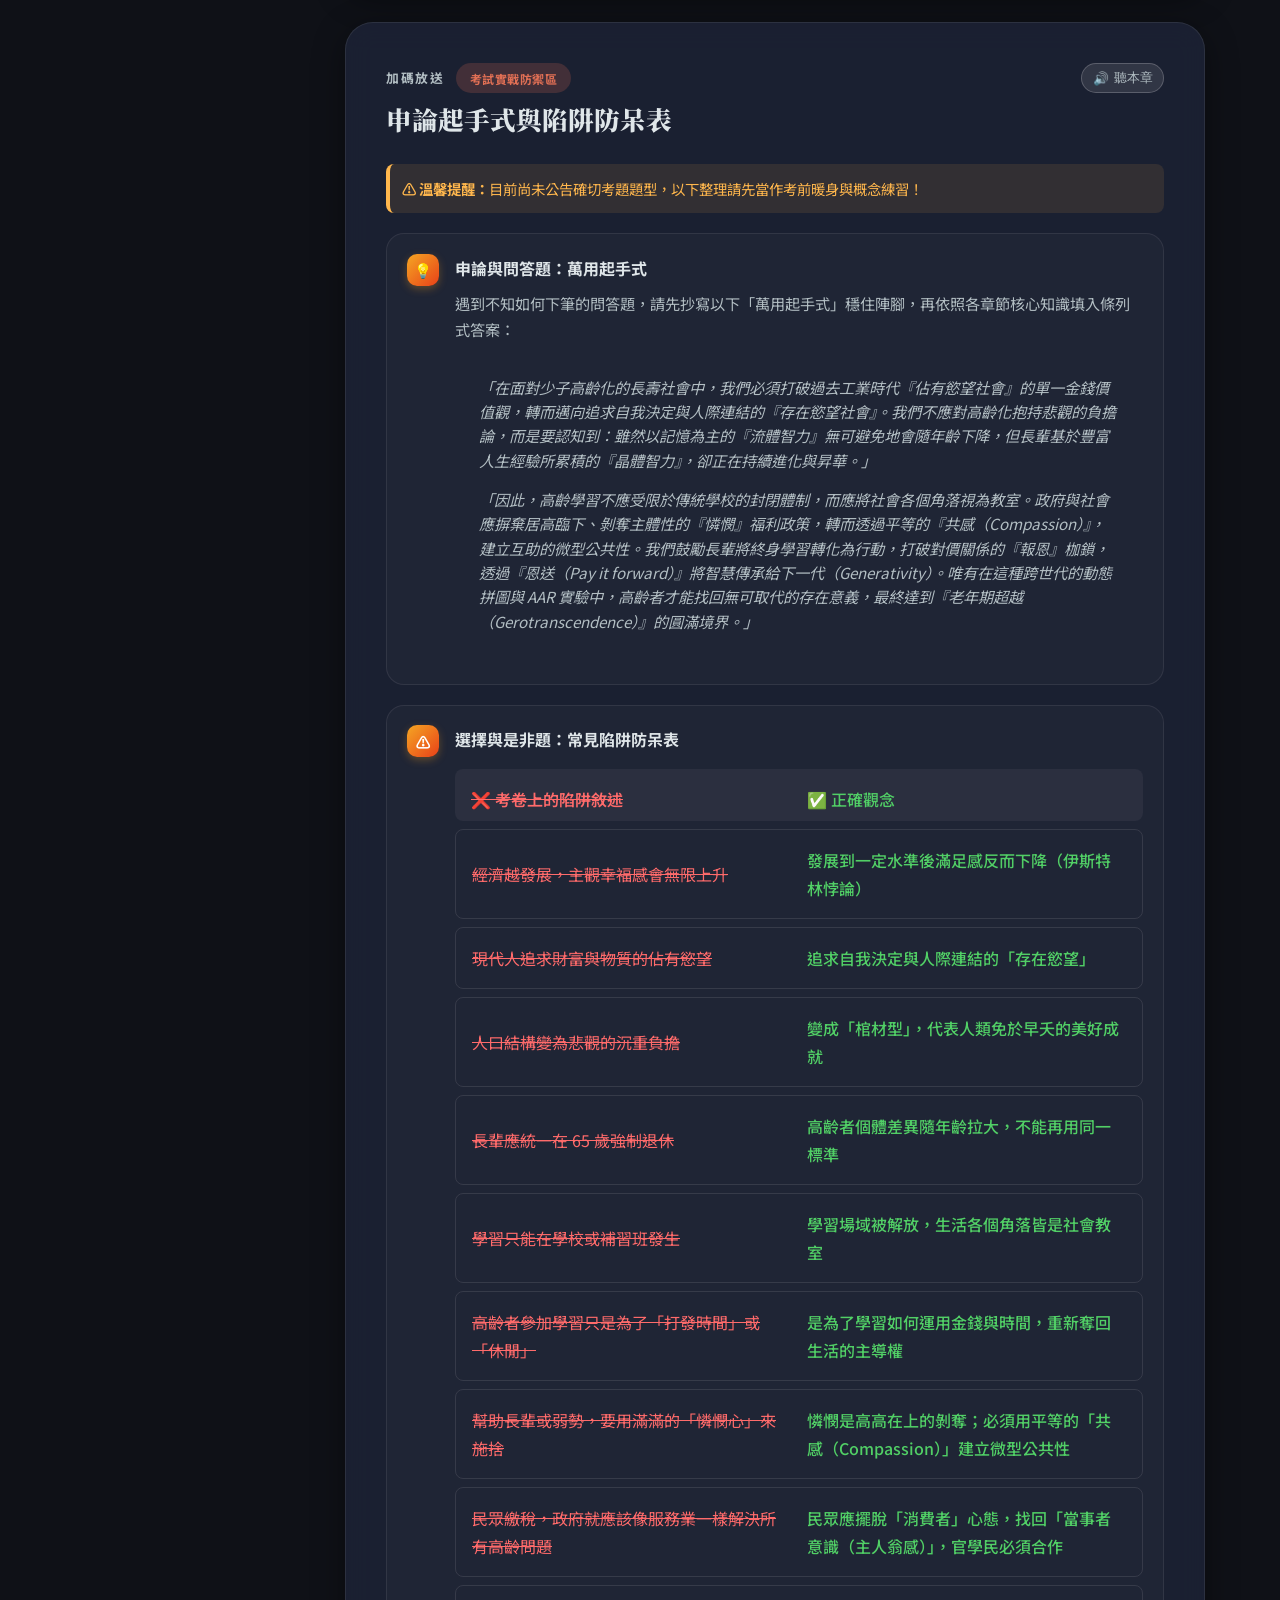
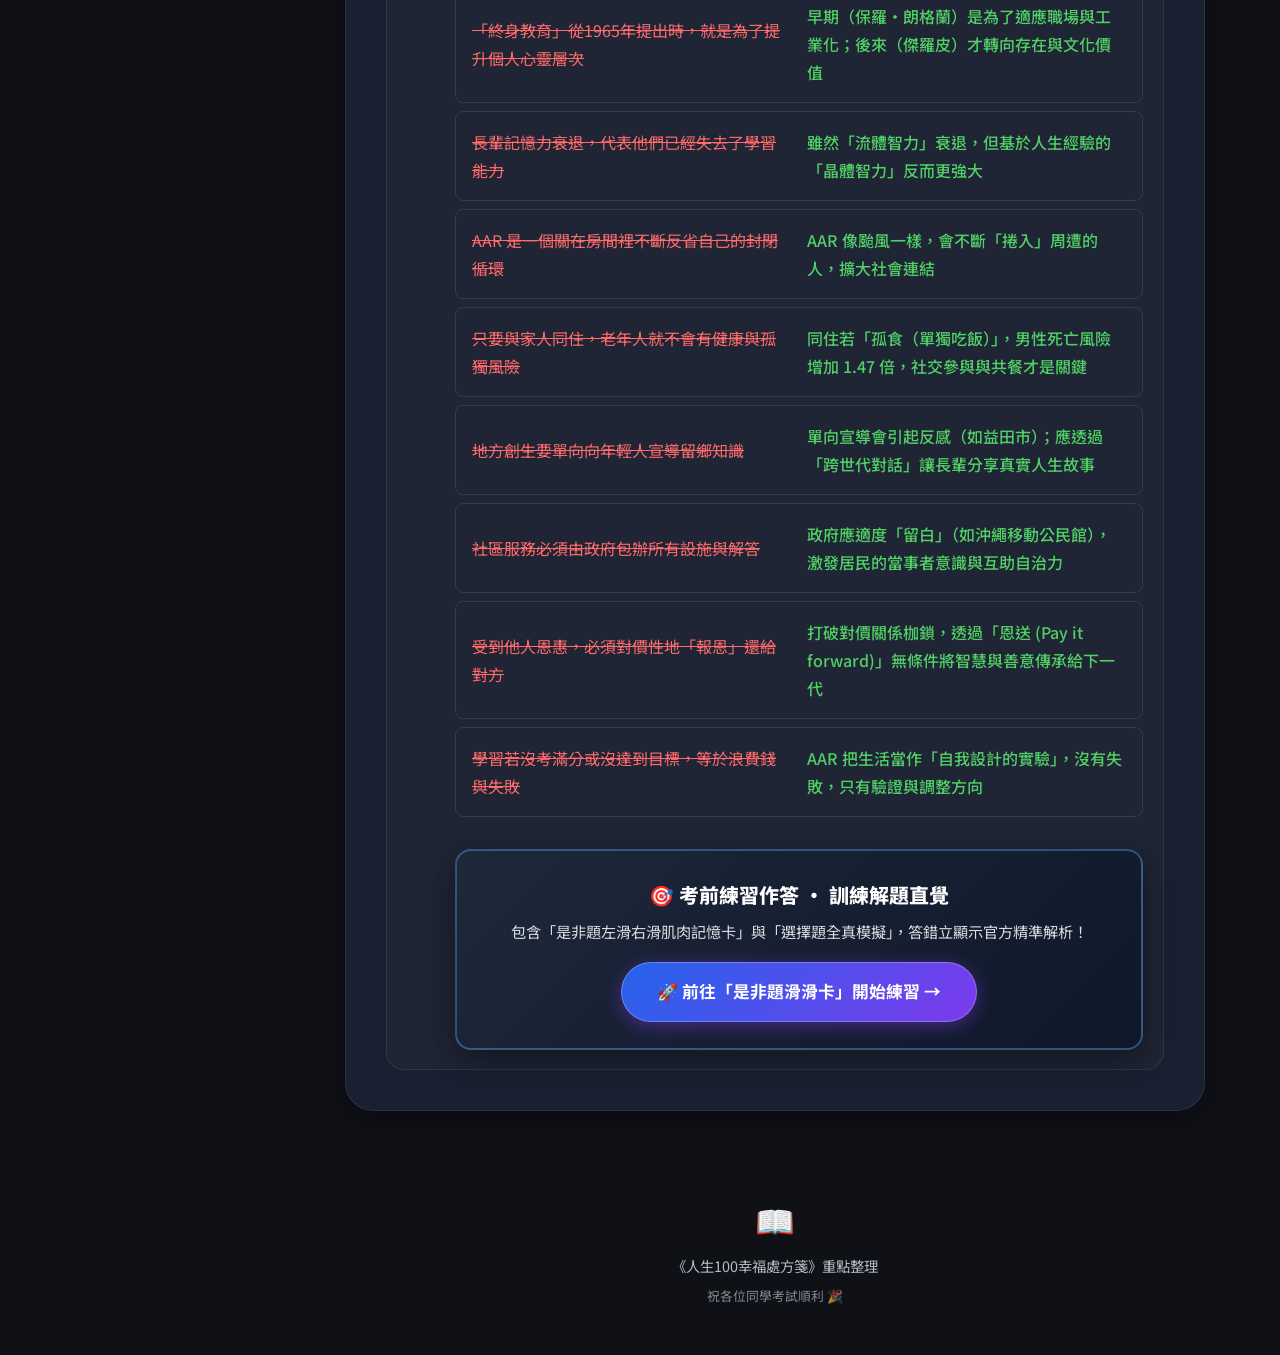
==== commit 5305c065: "Add Padlet discussion board links" ====
--- a/index.html
+++ b/index.html
@@ -100,6 +100,12 @@
                         <span class="nav-label">是非題滑滑卡</span>
                     </a>
                 </li>
+                <li>
+                    <a href="https://padlet.com/nou_happiness/100-9ulkmwkucu5fihvi" target="_blank" rel="noopener noreferrer" class="nav-item" style="color: #fde047;">
+                        <span class="nav-num">💬</span>
+                        <span class="nav-label">課程交流休息站</span>
+                    </a>
+                </li>
             </ul>
 
             <div class="sidebar-footer">
@@ -150,6 +156,11 @@
                         <span>全部連續朗讀 (Podcast 模式)</span>
                     </button>
 
+                    <a href="https://padlet.com/nou_happiness/100-9ulkmwkucu5fihvi" target="_blank" rel="noopener noreferrer" class="hero-podcast-btn" style="background: linear-gradient(135deg, #1e3a8a 0%, #312e81 100%); text-decoration: none; display: inline-flex; align-items: center; justify-content: center; border: 1px solid rgba(255,255,255,0.1); box-shadow: 0 4px 15px rgba(30, 58, 138, 0.4);">
+                        <span class="podcast-icon">💬</span>
+                        <span>進入課程交流休息站 (匿名留言板)</span>
+                    </a>
+
                     <!-- Usage Guide Card -->
                     <div class="hero-usage-card">
                         <h3 class="usage-title">💡 使用說明</h3>
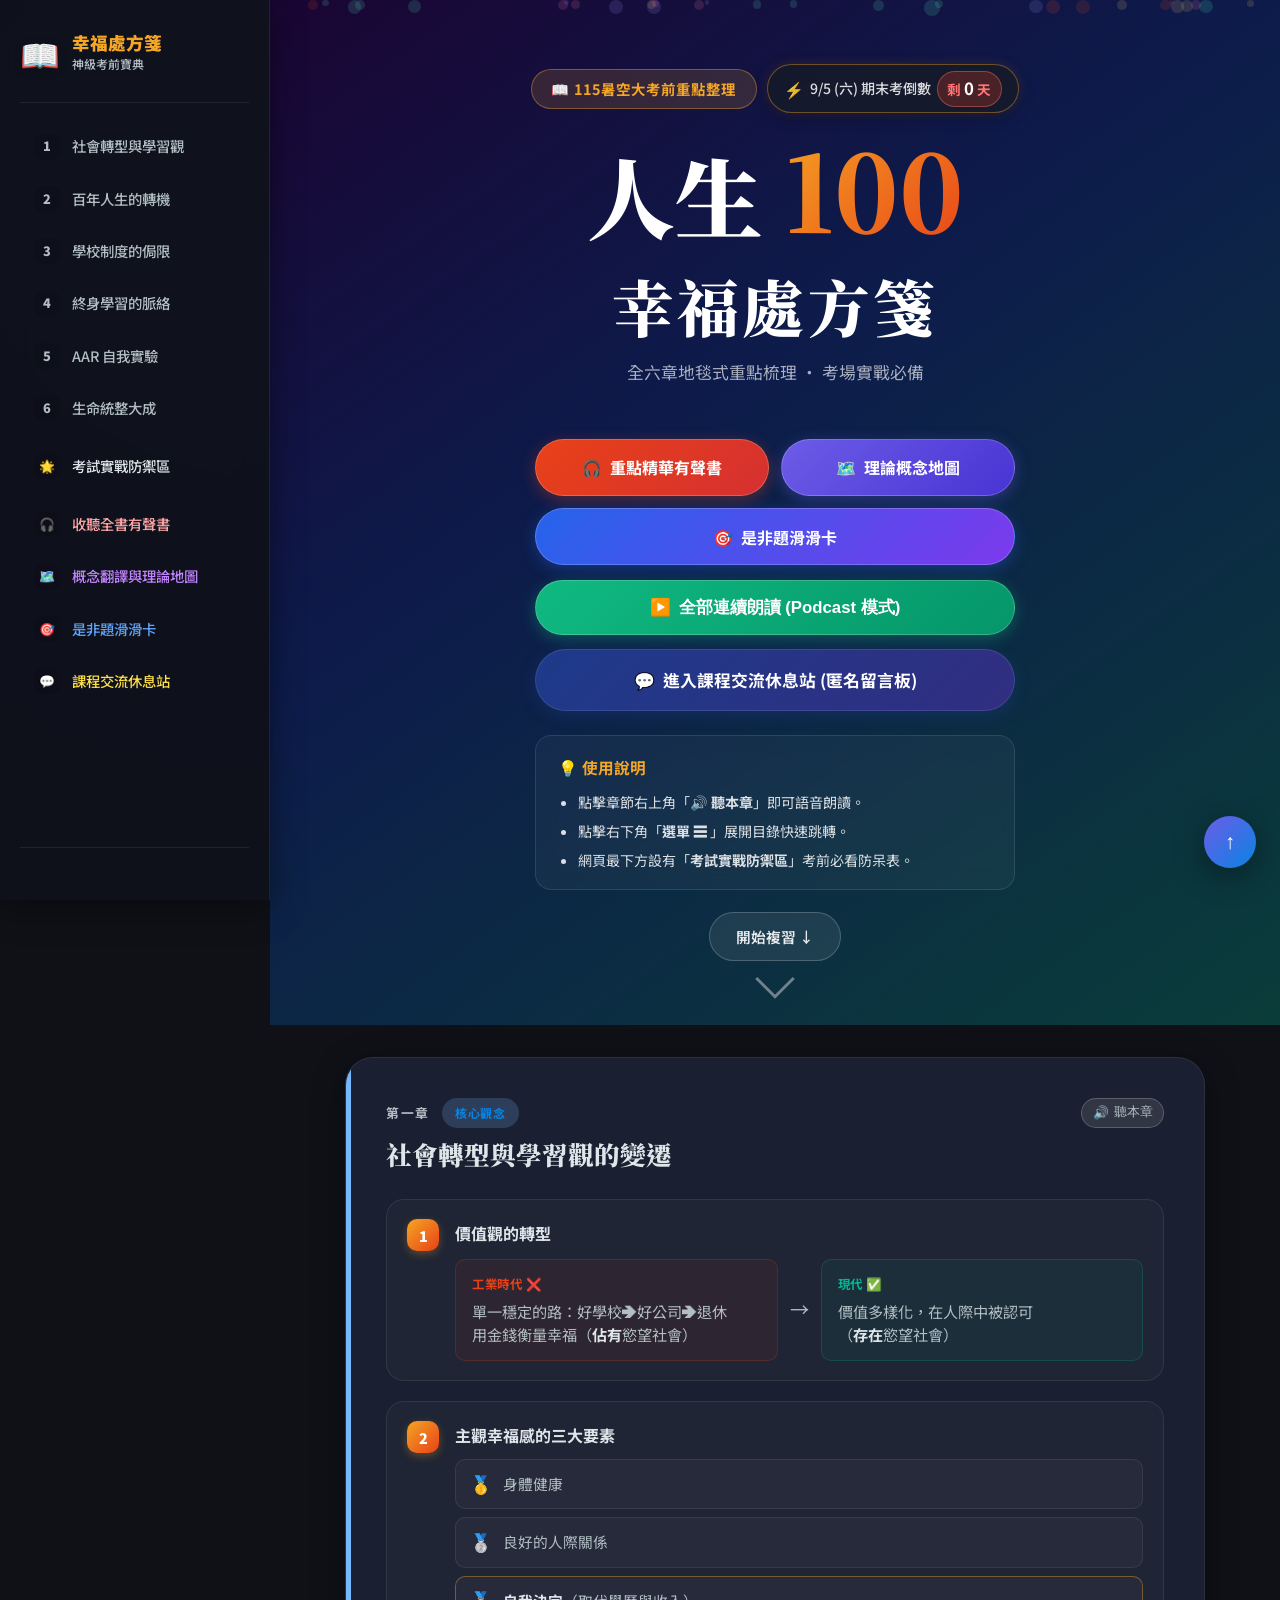
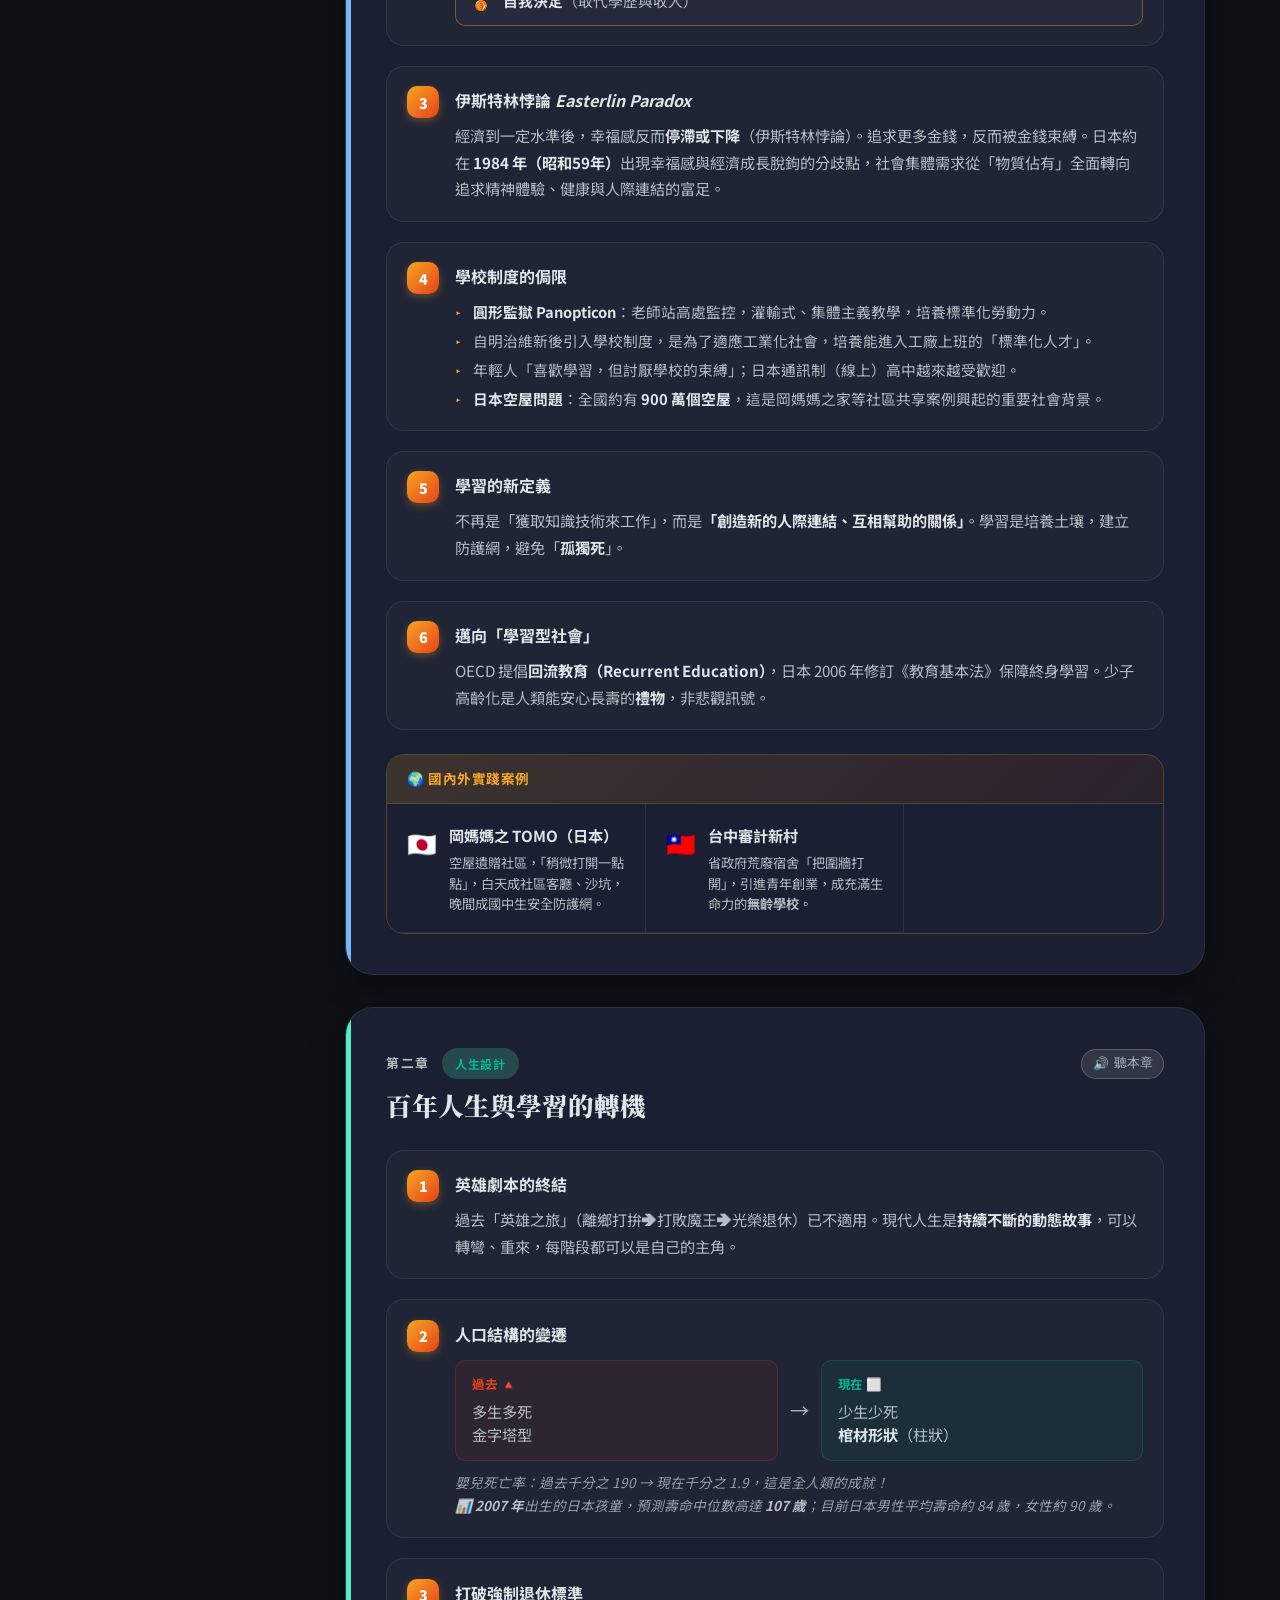
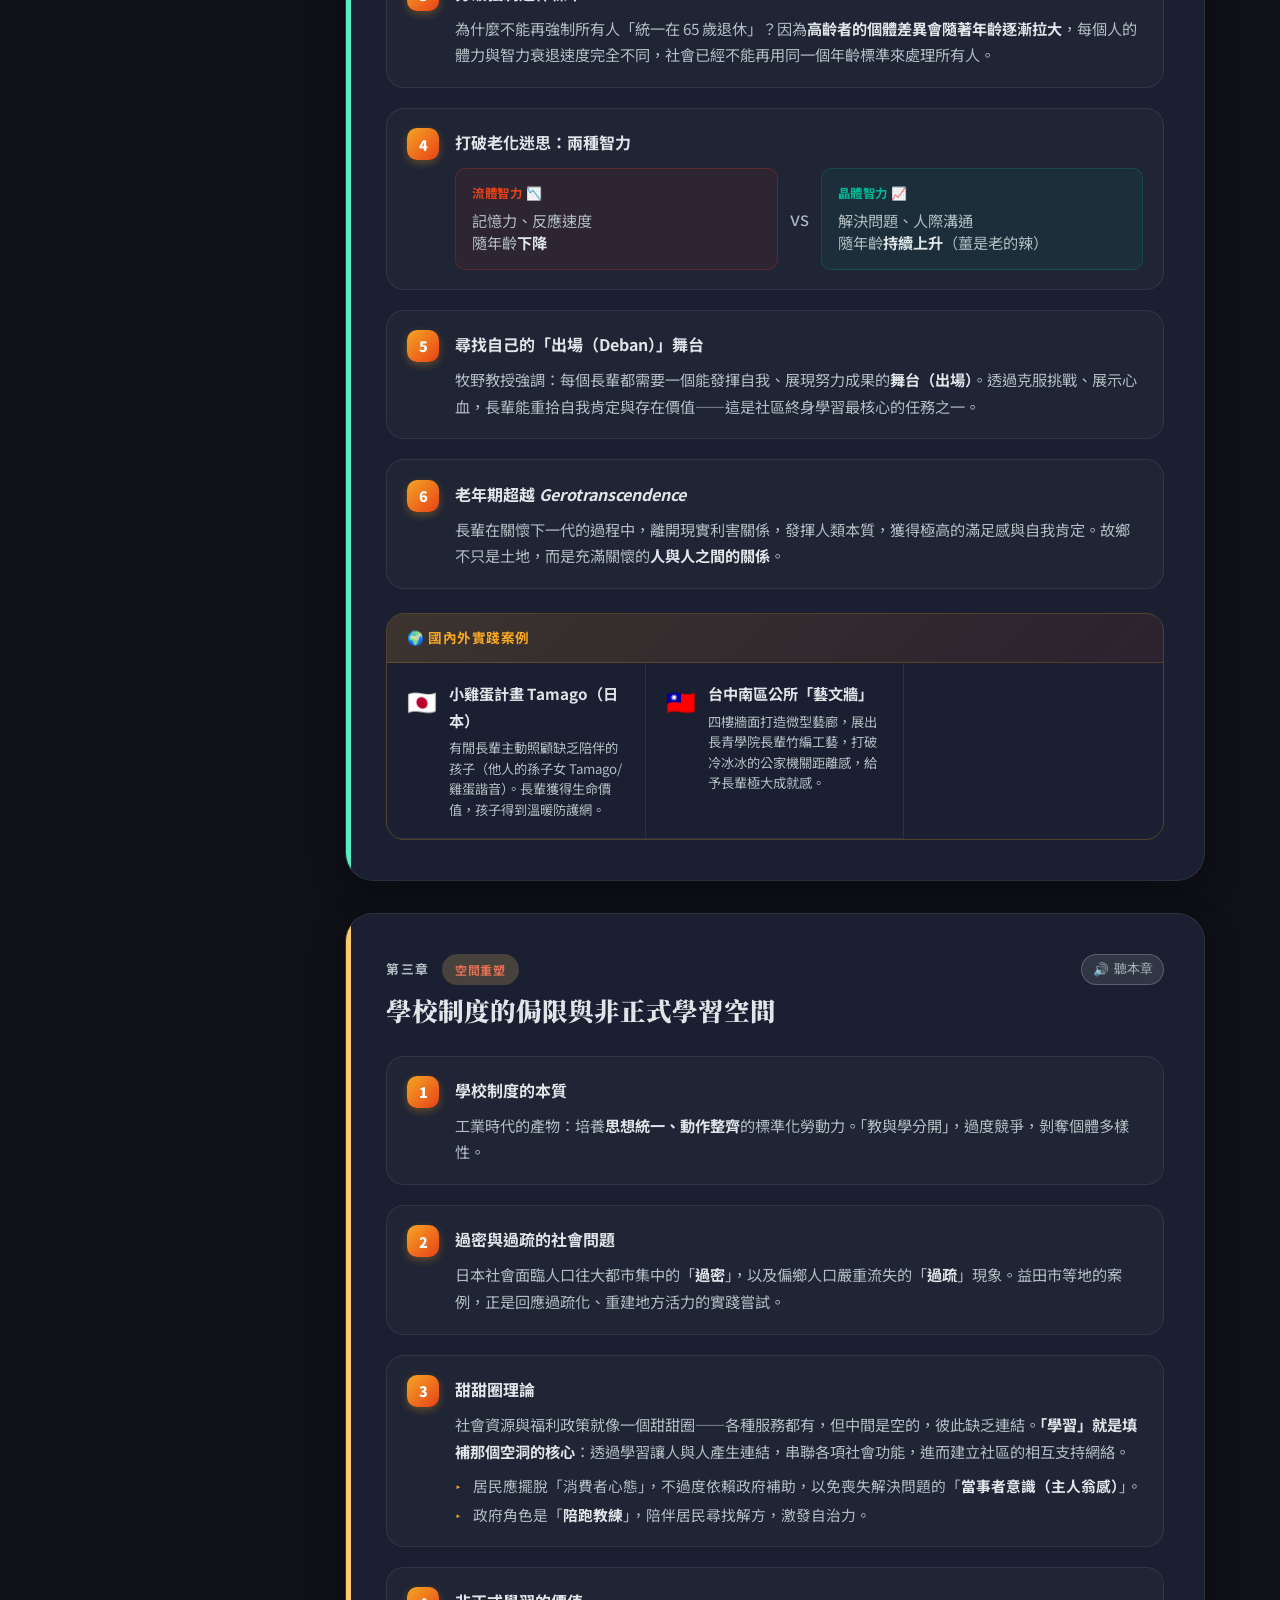
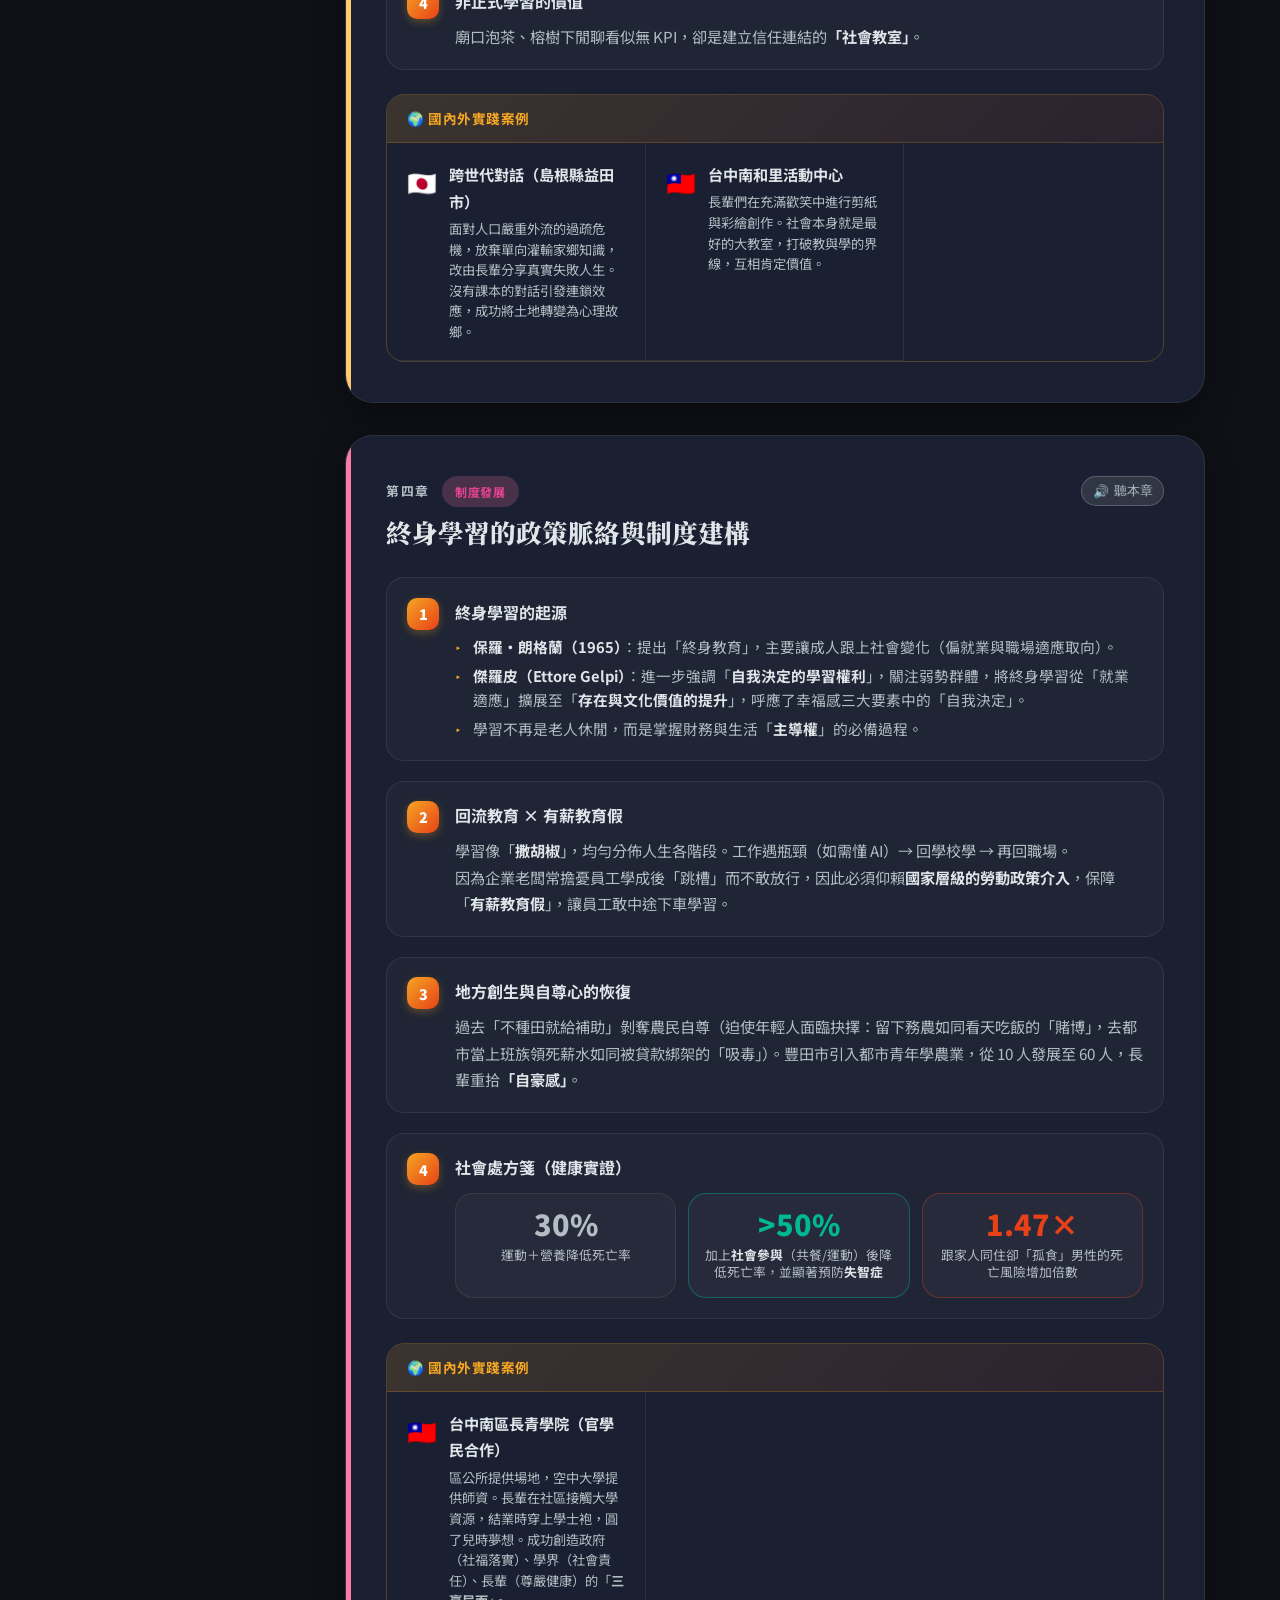
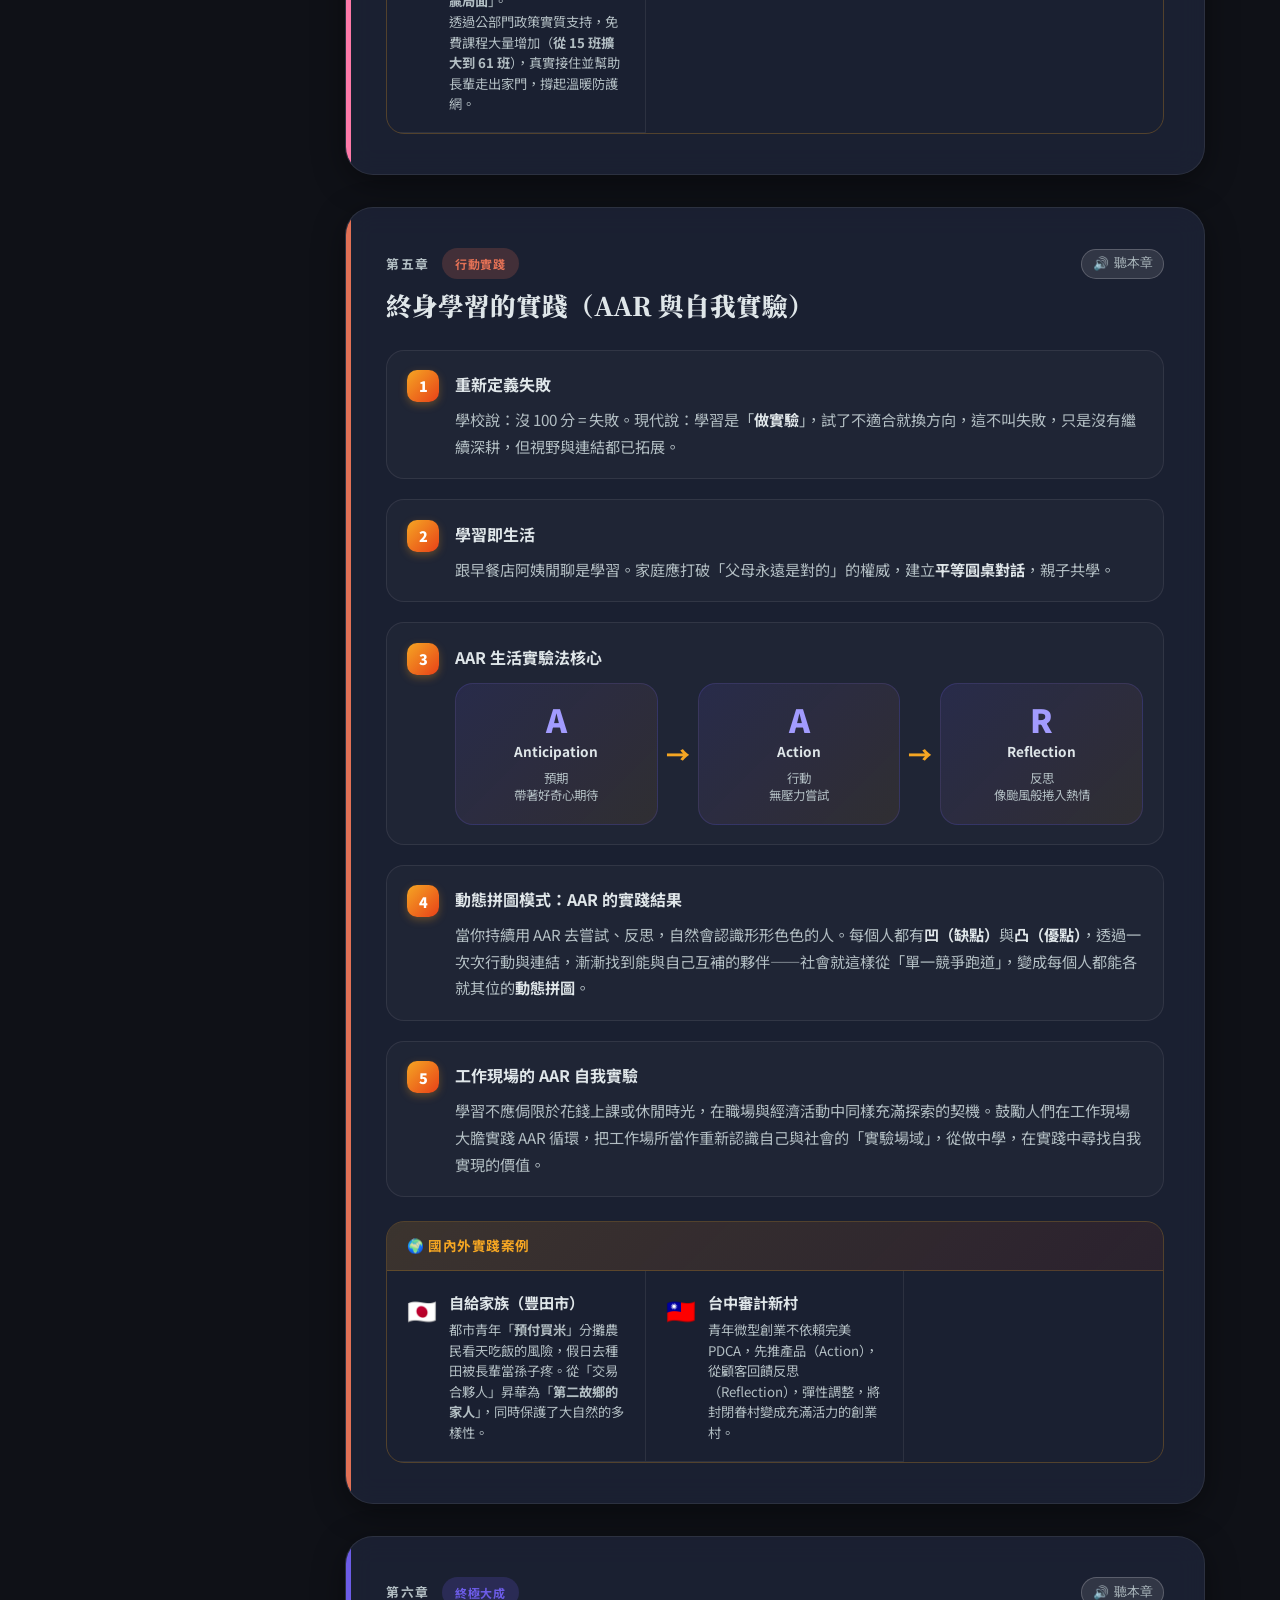
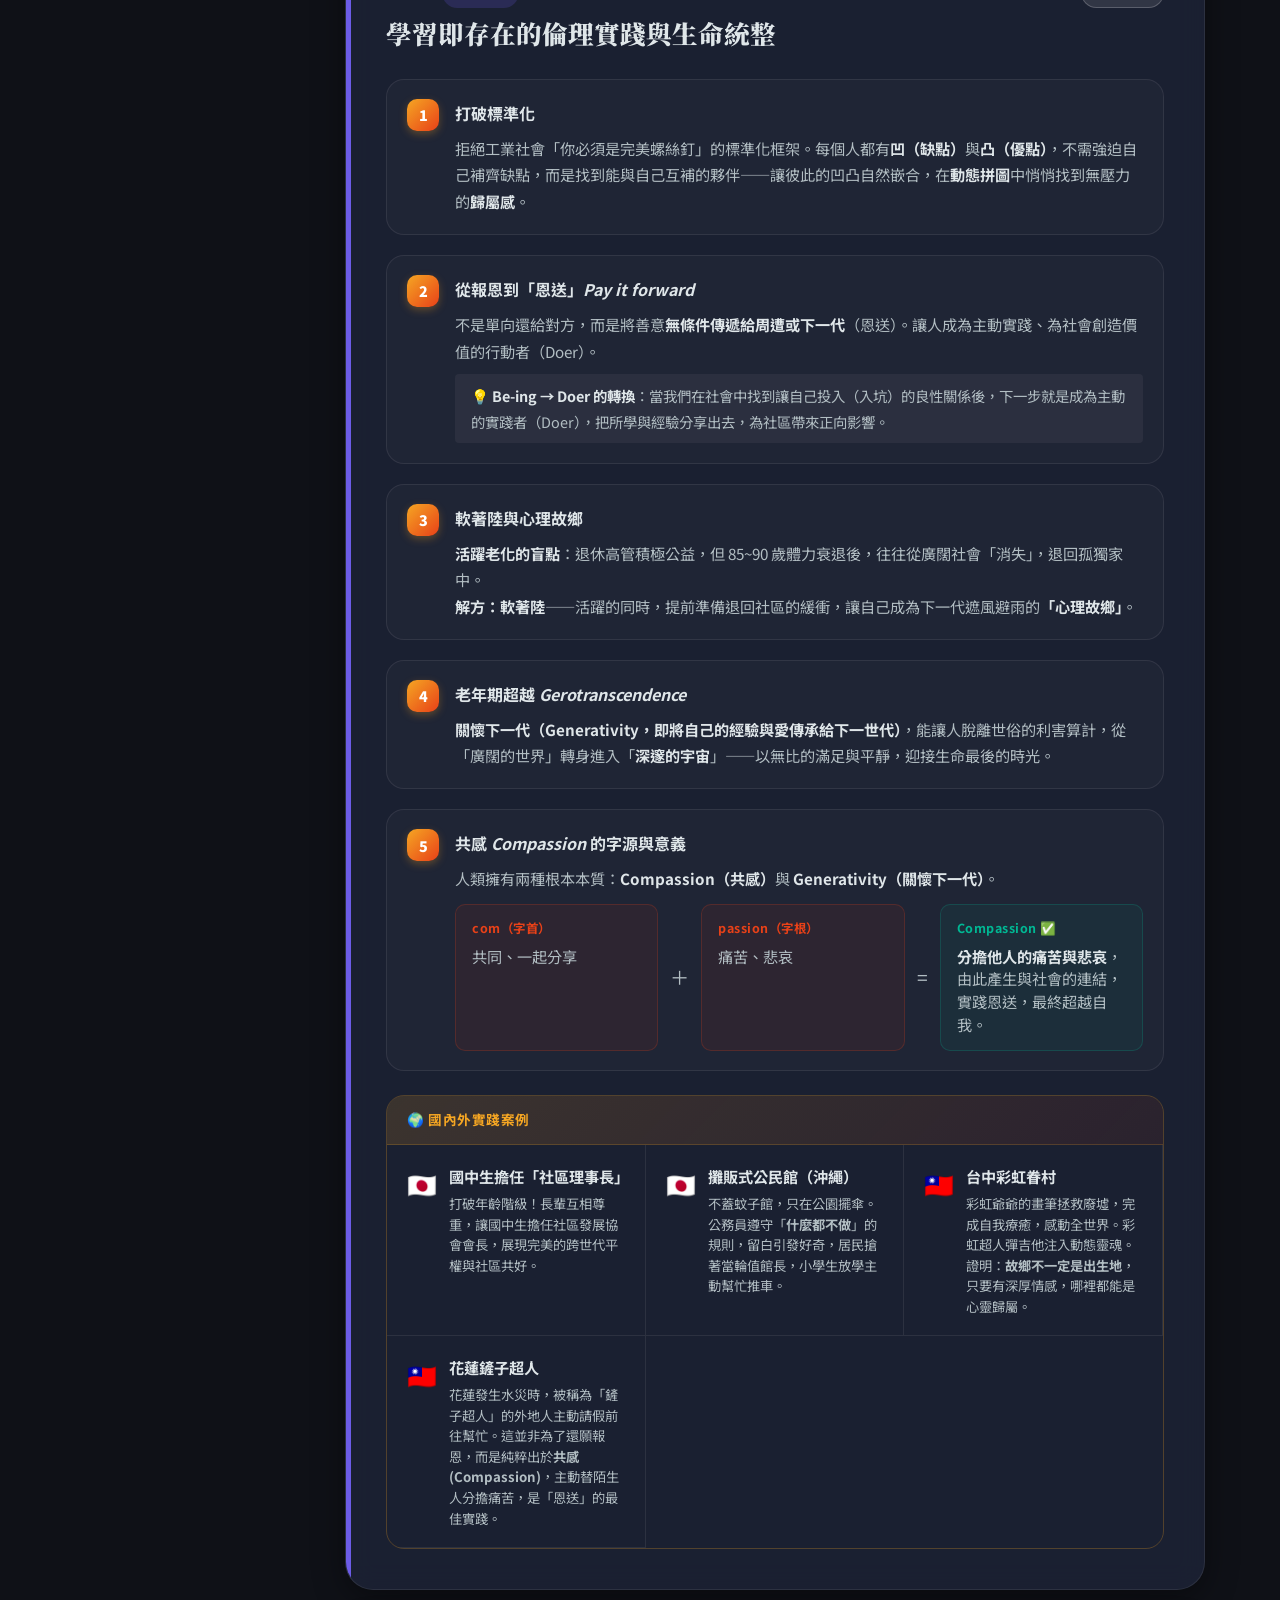
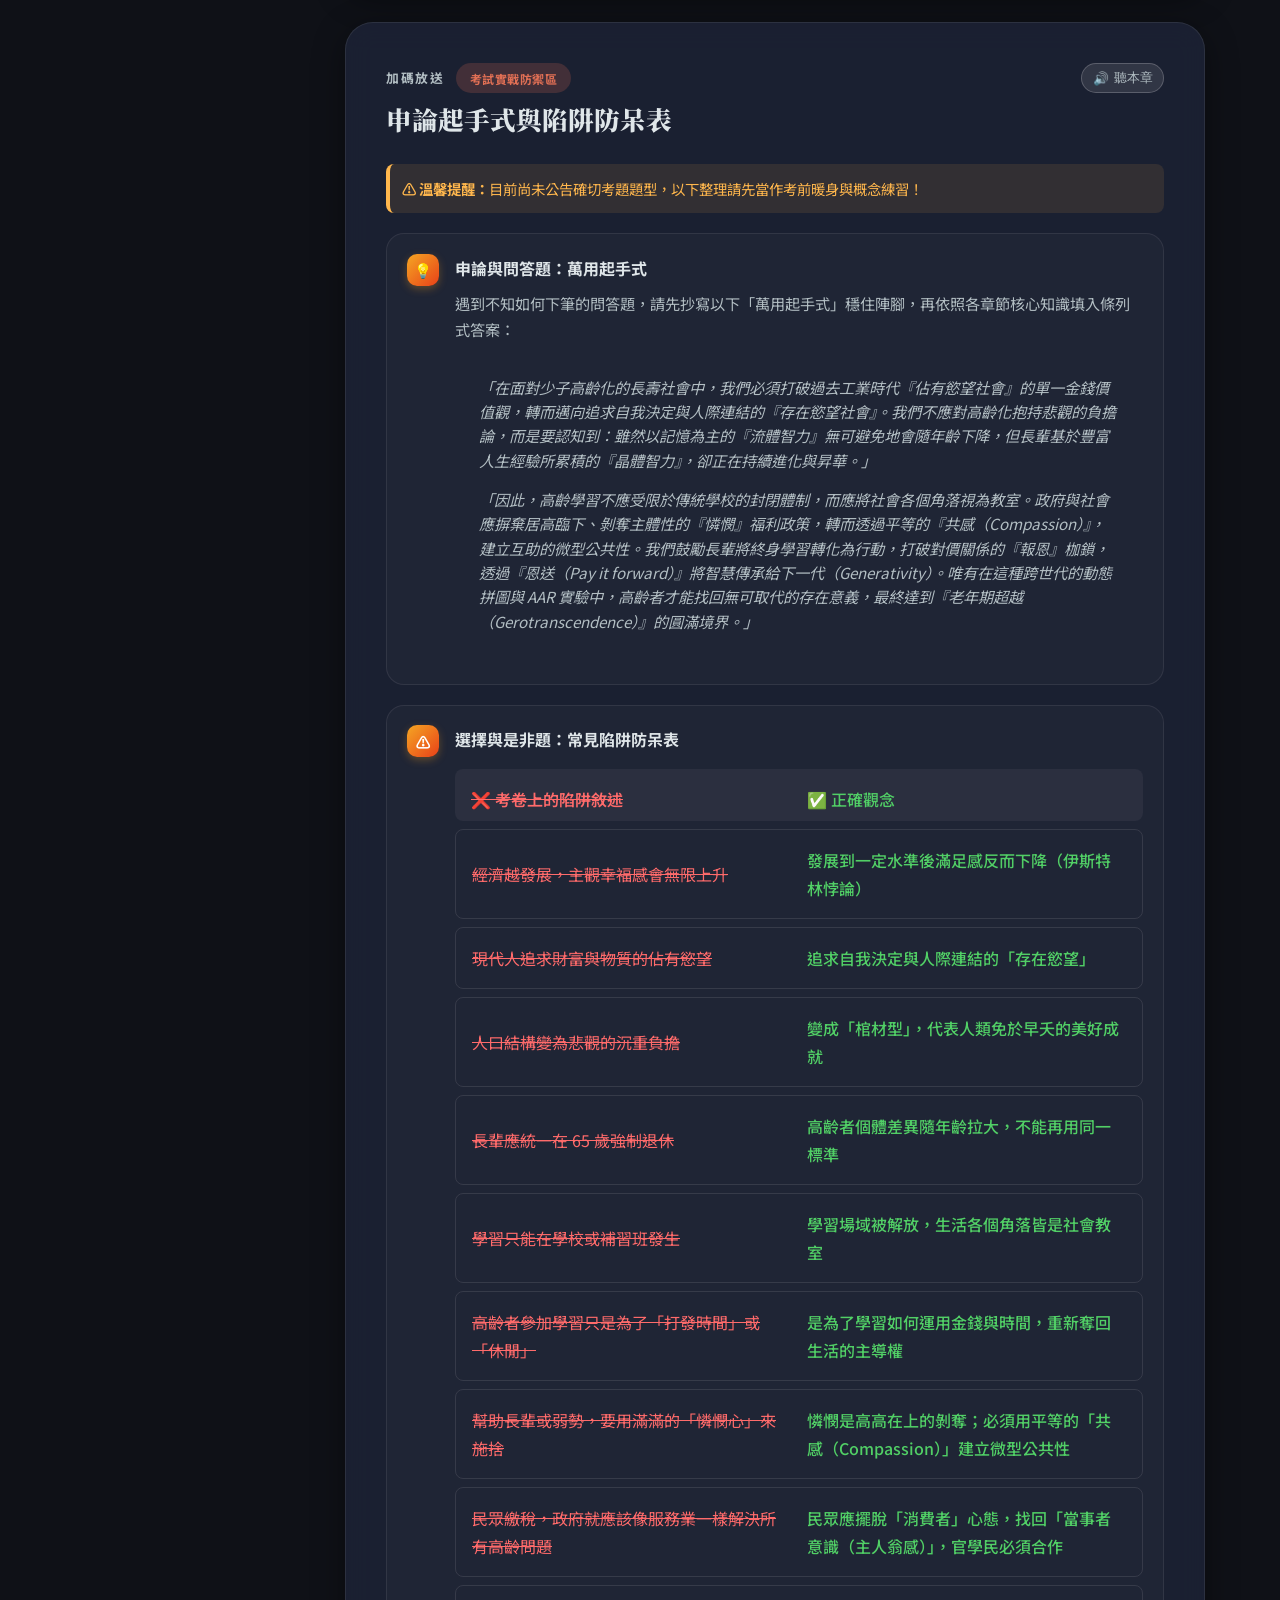
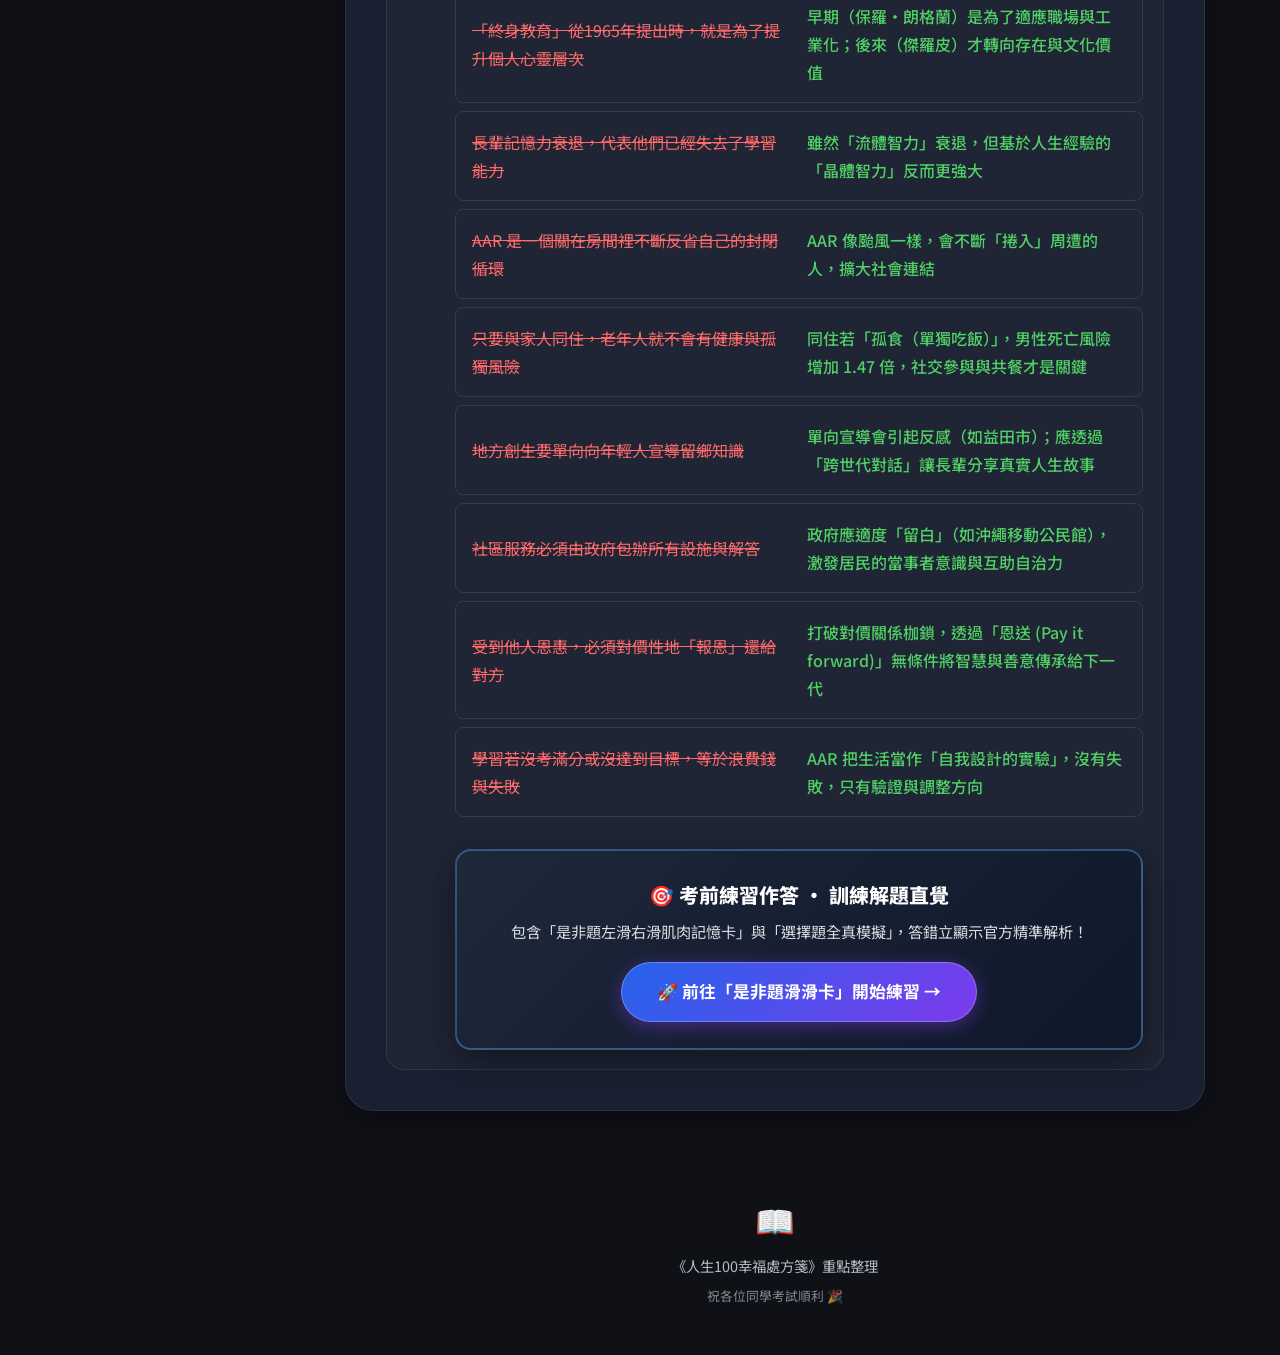
==== commit 776fdb4e: "Update sidebar links to open in new tab" ====
--- a/index.html
+++ b/index.html
@@ -83,13 +83,13 @@
                 </li>
                 <li class="nav-divider"></li>
                 <li>
-                    <a href="#hero" class="nav-item" data-ch="audio" style="color: #fca5a5;">
+                    <a href="https://m0904103.github.io/makino_audiobook/" target="_blank" rel="noopener noreferrer" class="nav-item" data-ch="audio" style="color: #fca5a5;">
                         <span class="nav-num">🎧</span>
                         <span class="nav-label">收聽全書有聲書</span>
                     </a>
                 </li>
                 <li>
-                    <a href="#hero" class="nav-item" data-ch="concepts" style="color: #c084fc;">
+                    <a href="concepts.html" target="_blank" rel="noopener noreferrer" class="nav-item" data-ch="concepts" style="color: #c084fc;">
                         <span class="nav-num">🗺️</span>
                         <span class="nav-label">概念翻譯與理論地圖</span>
                     </a>
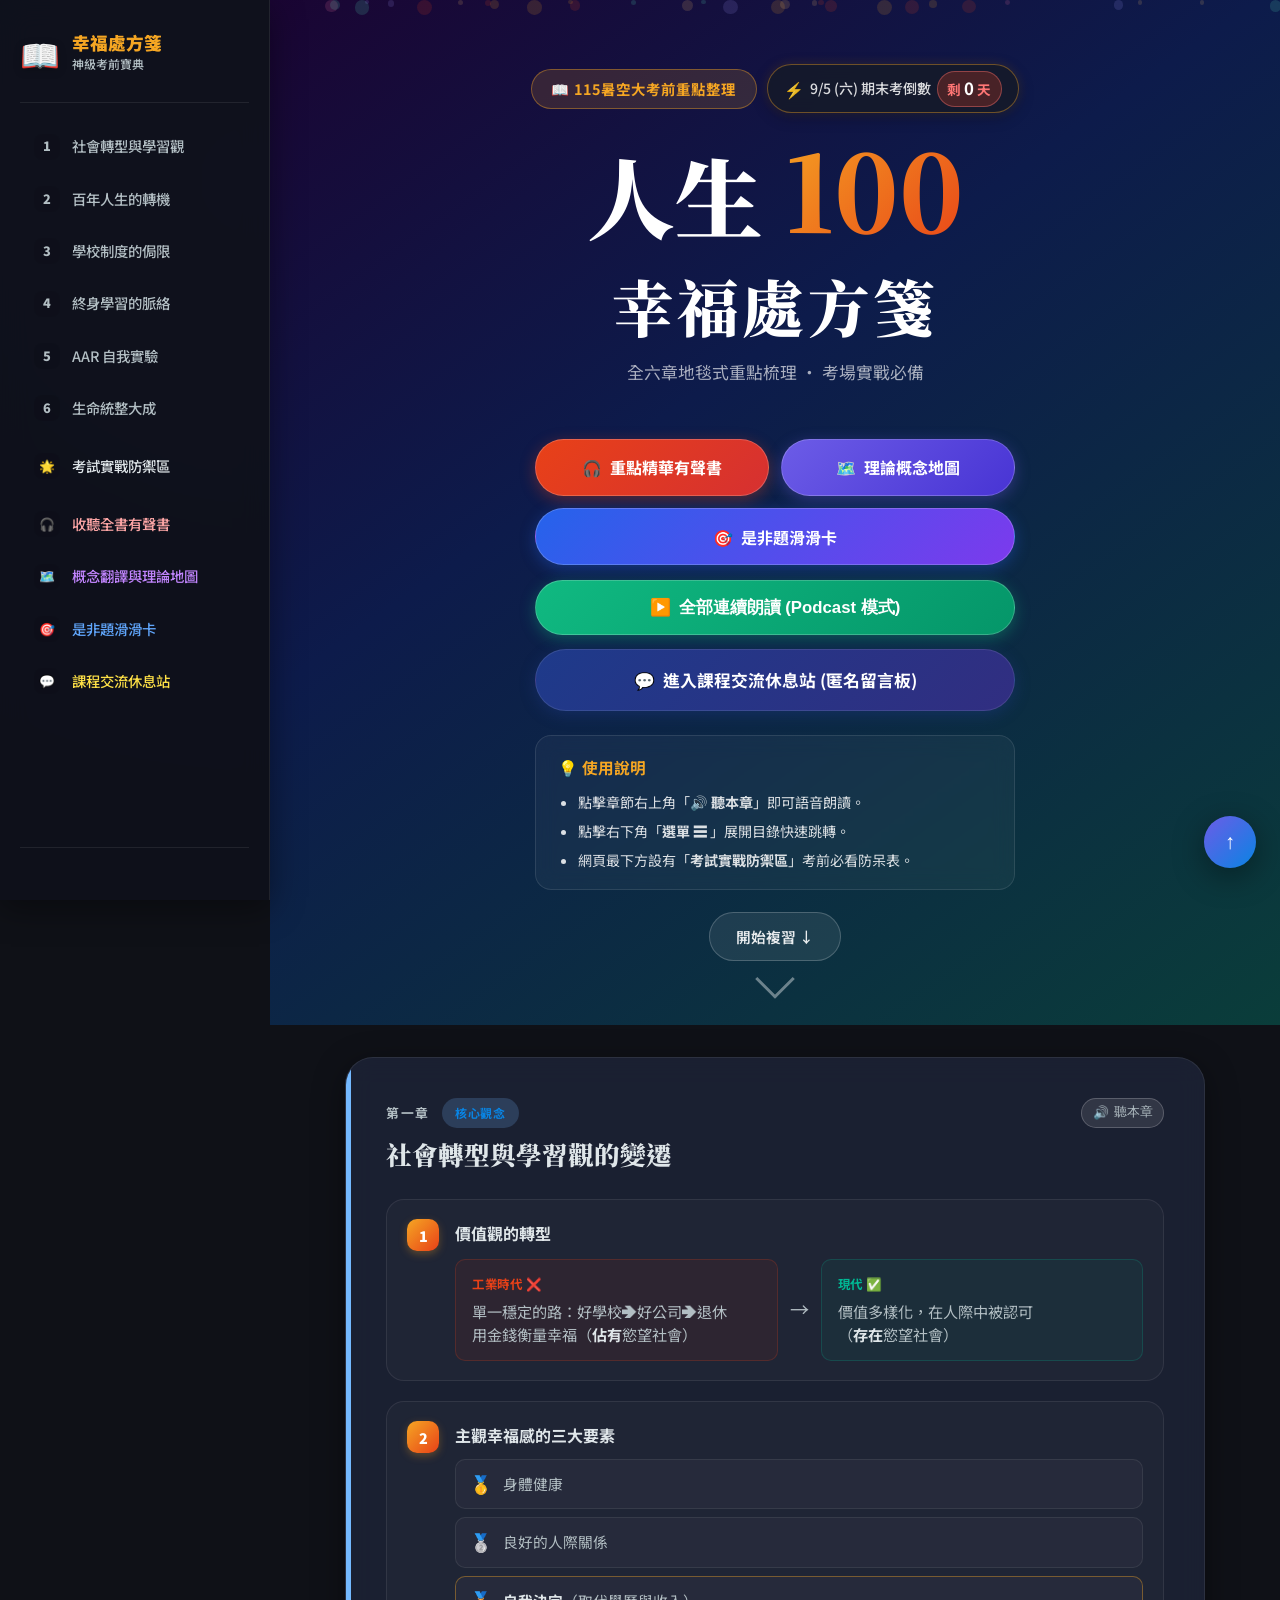
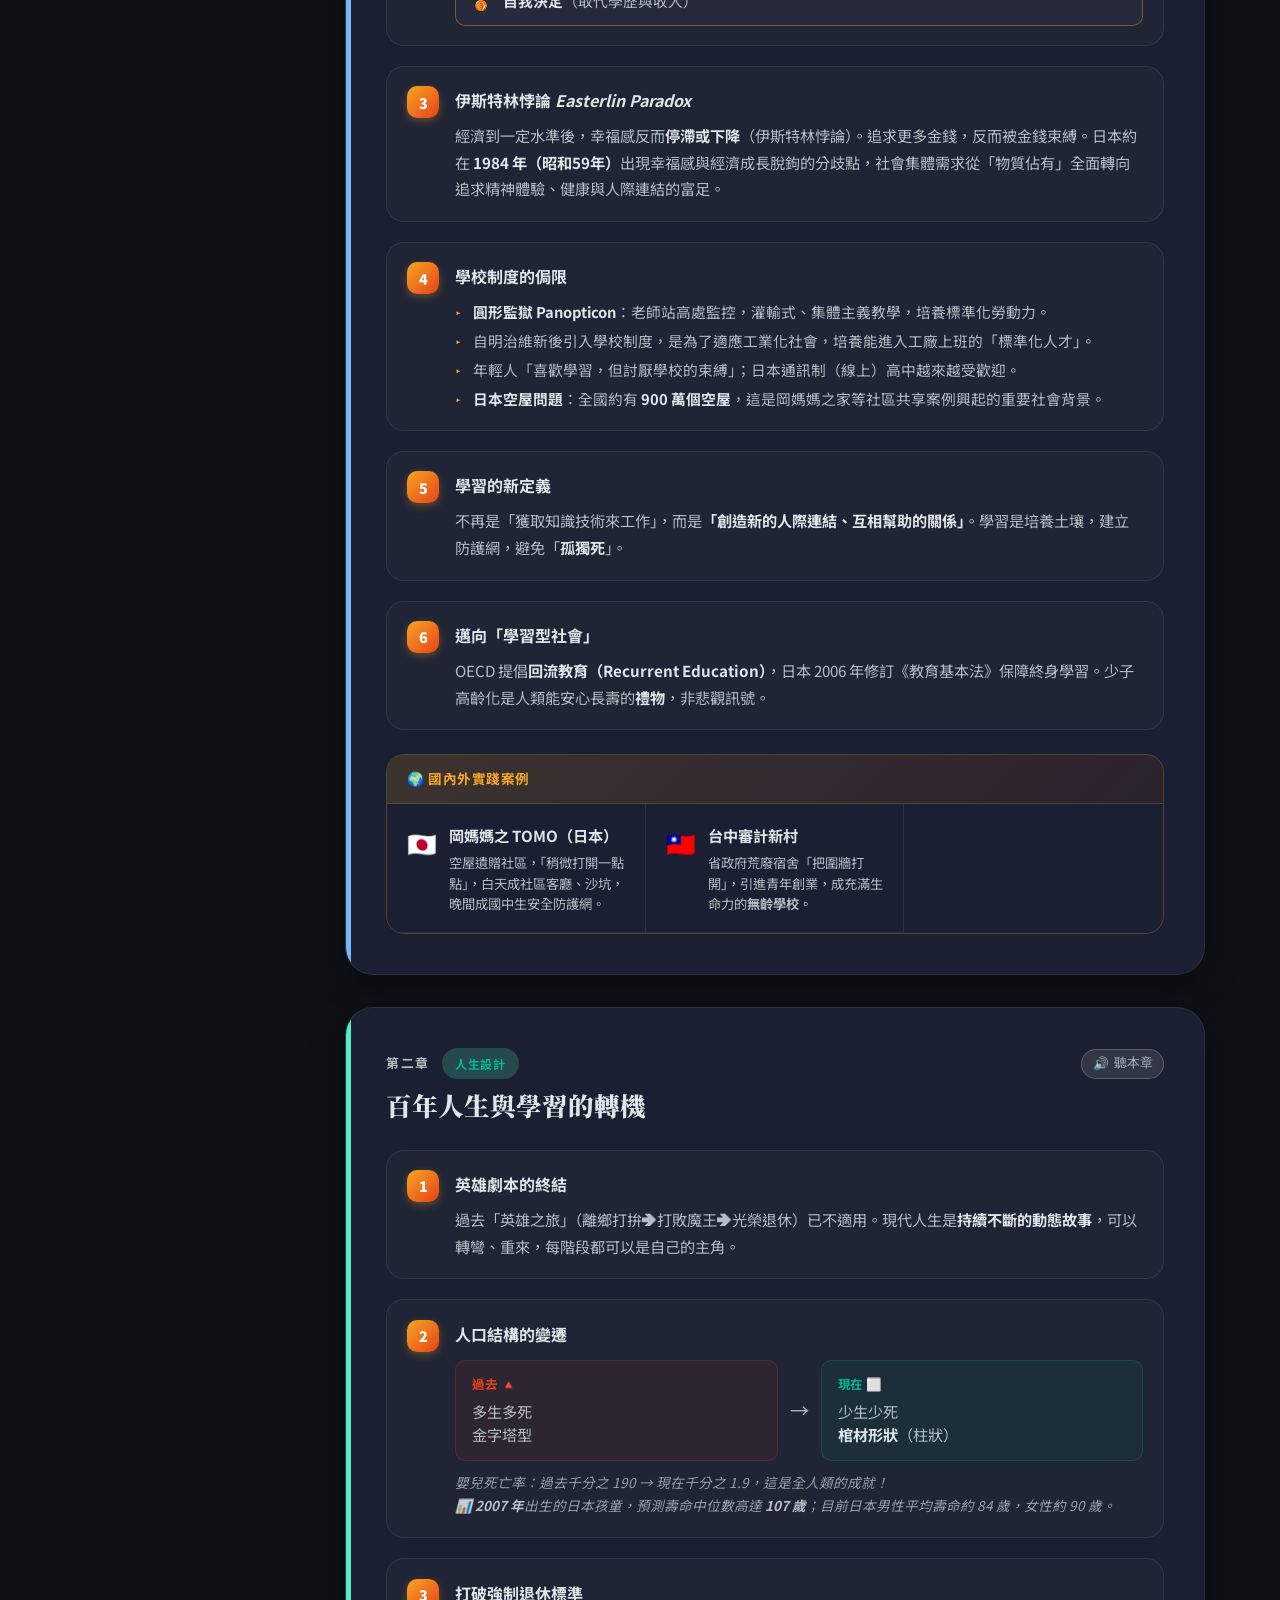
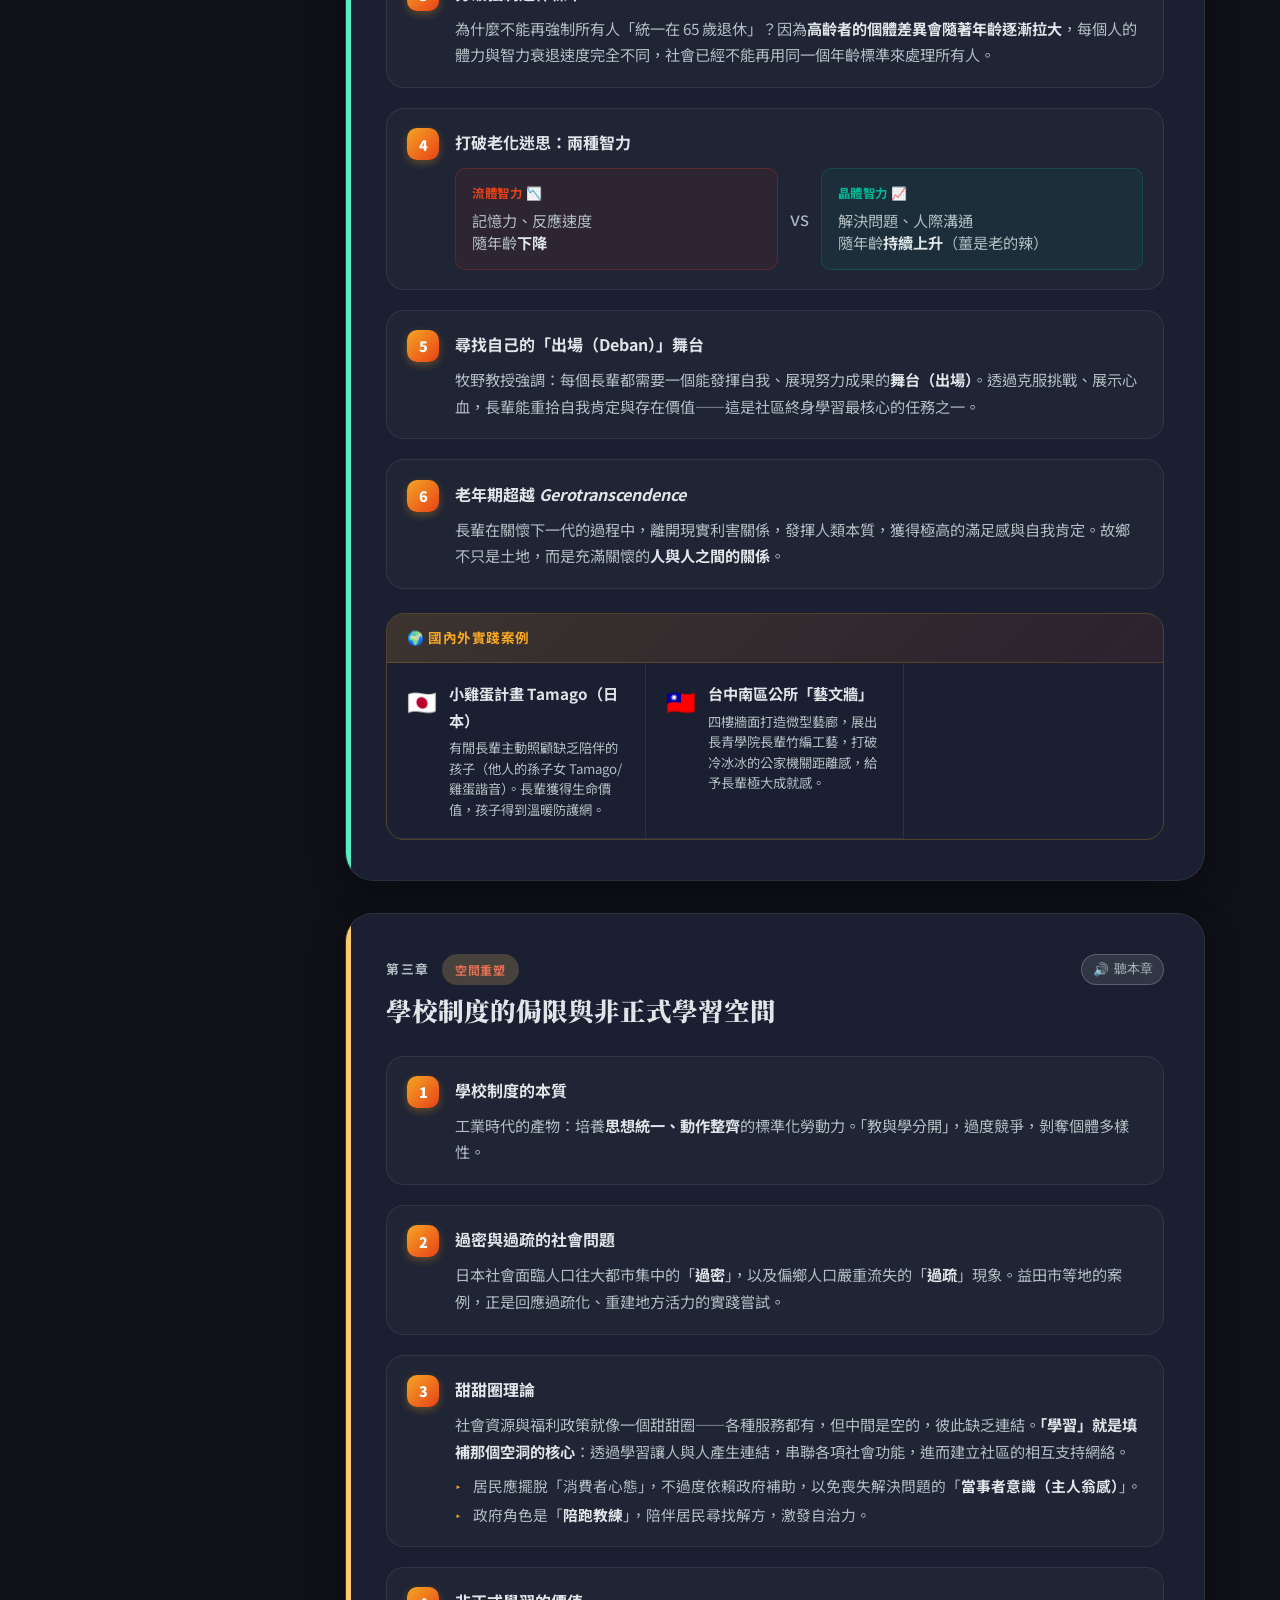
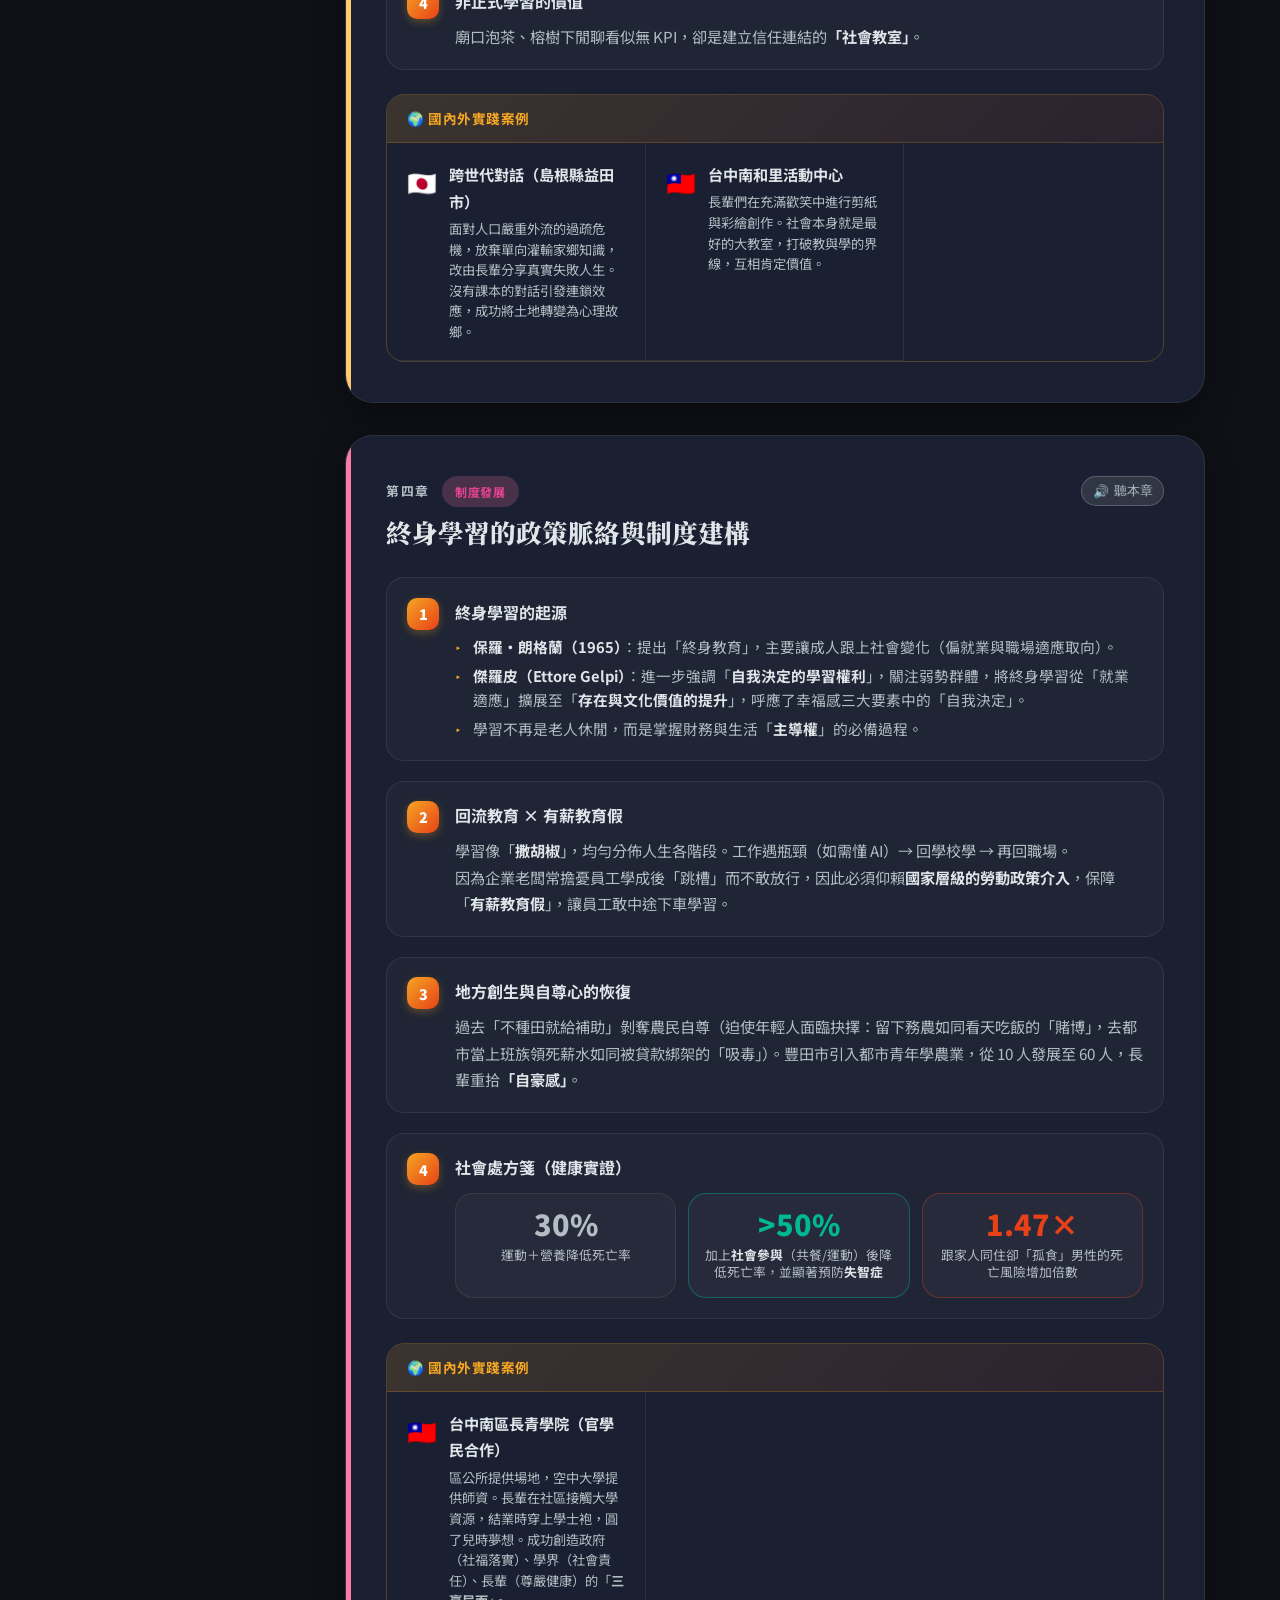
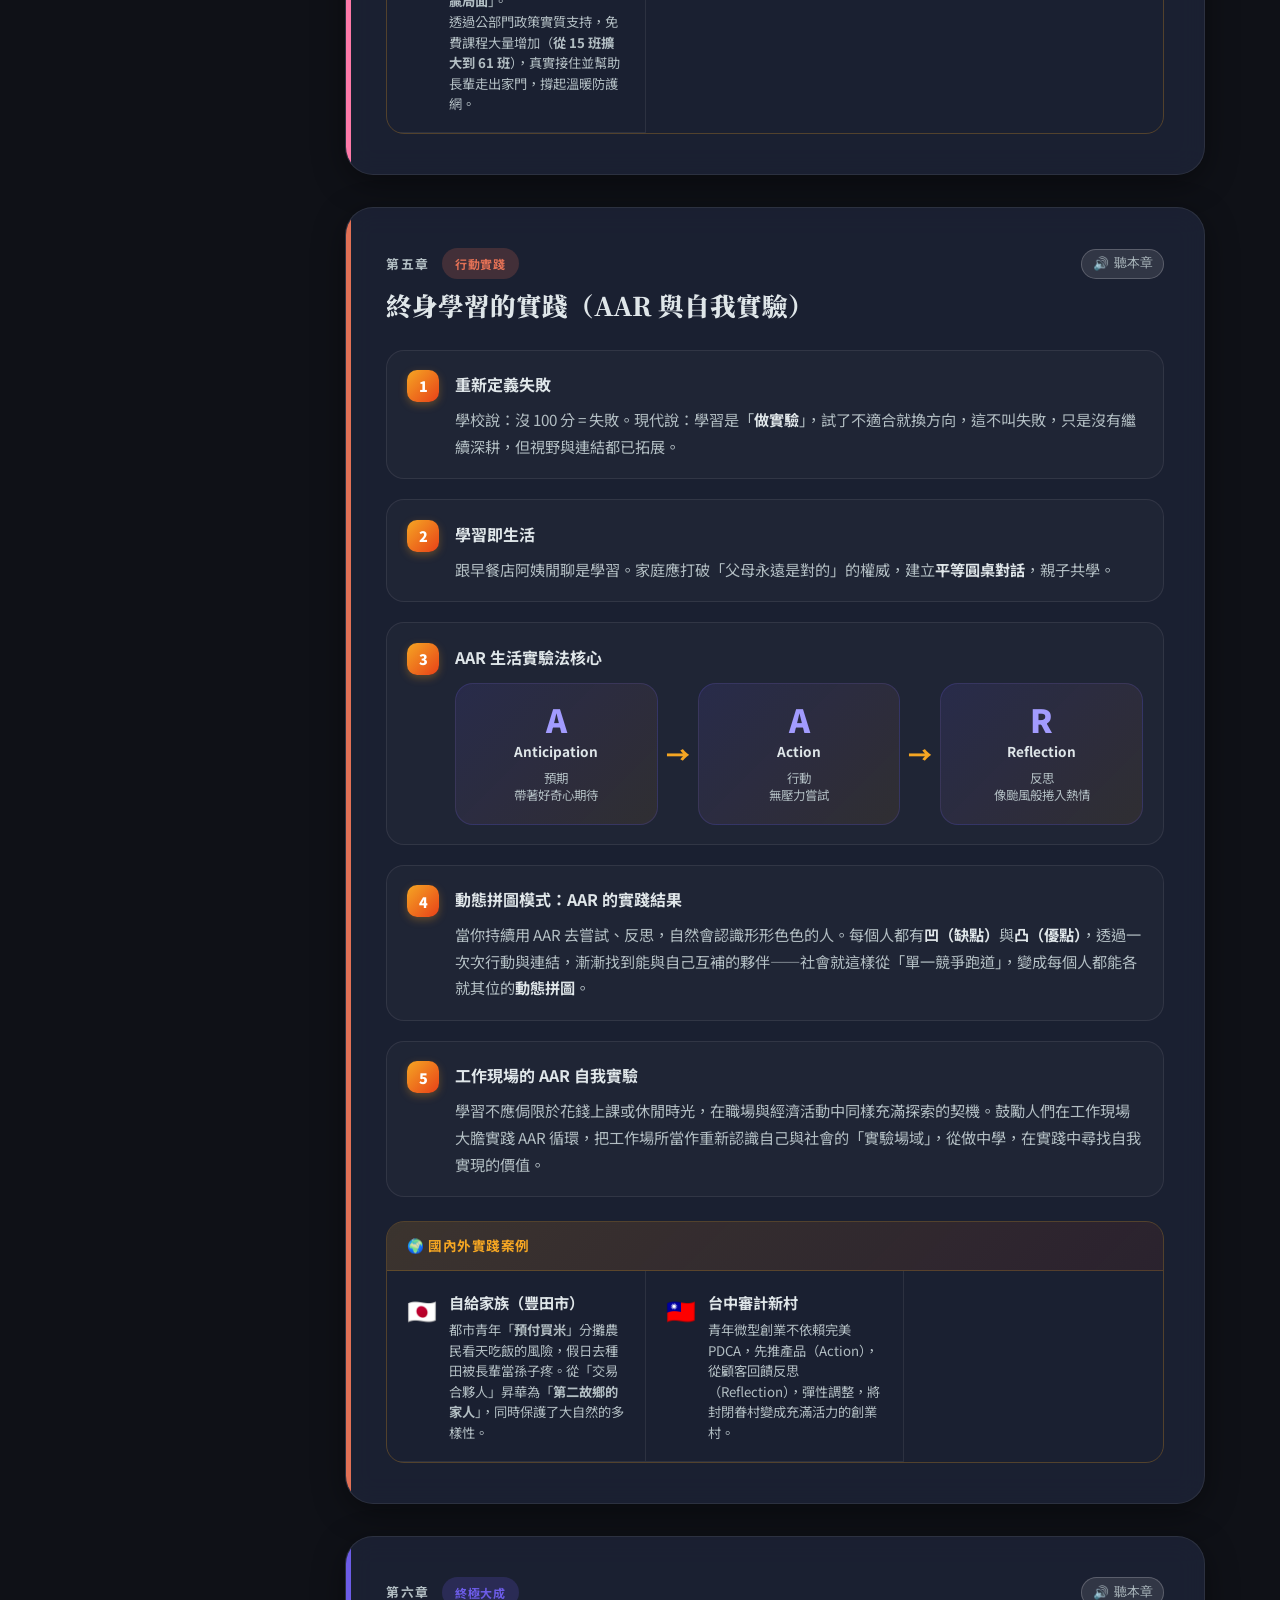
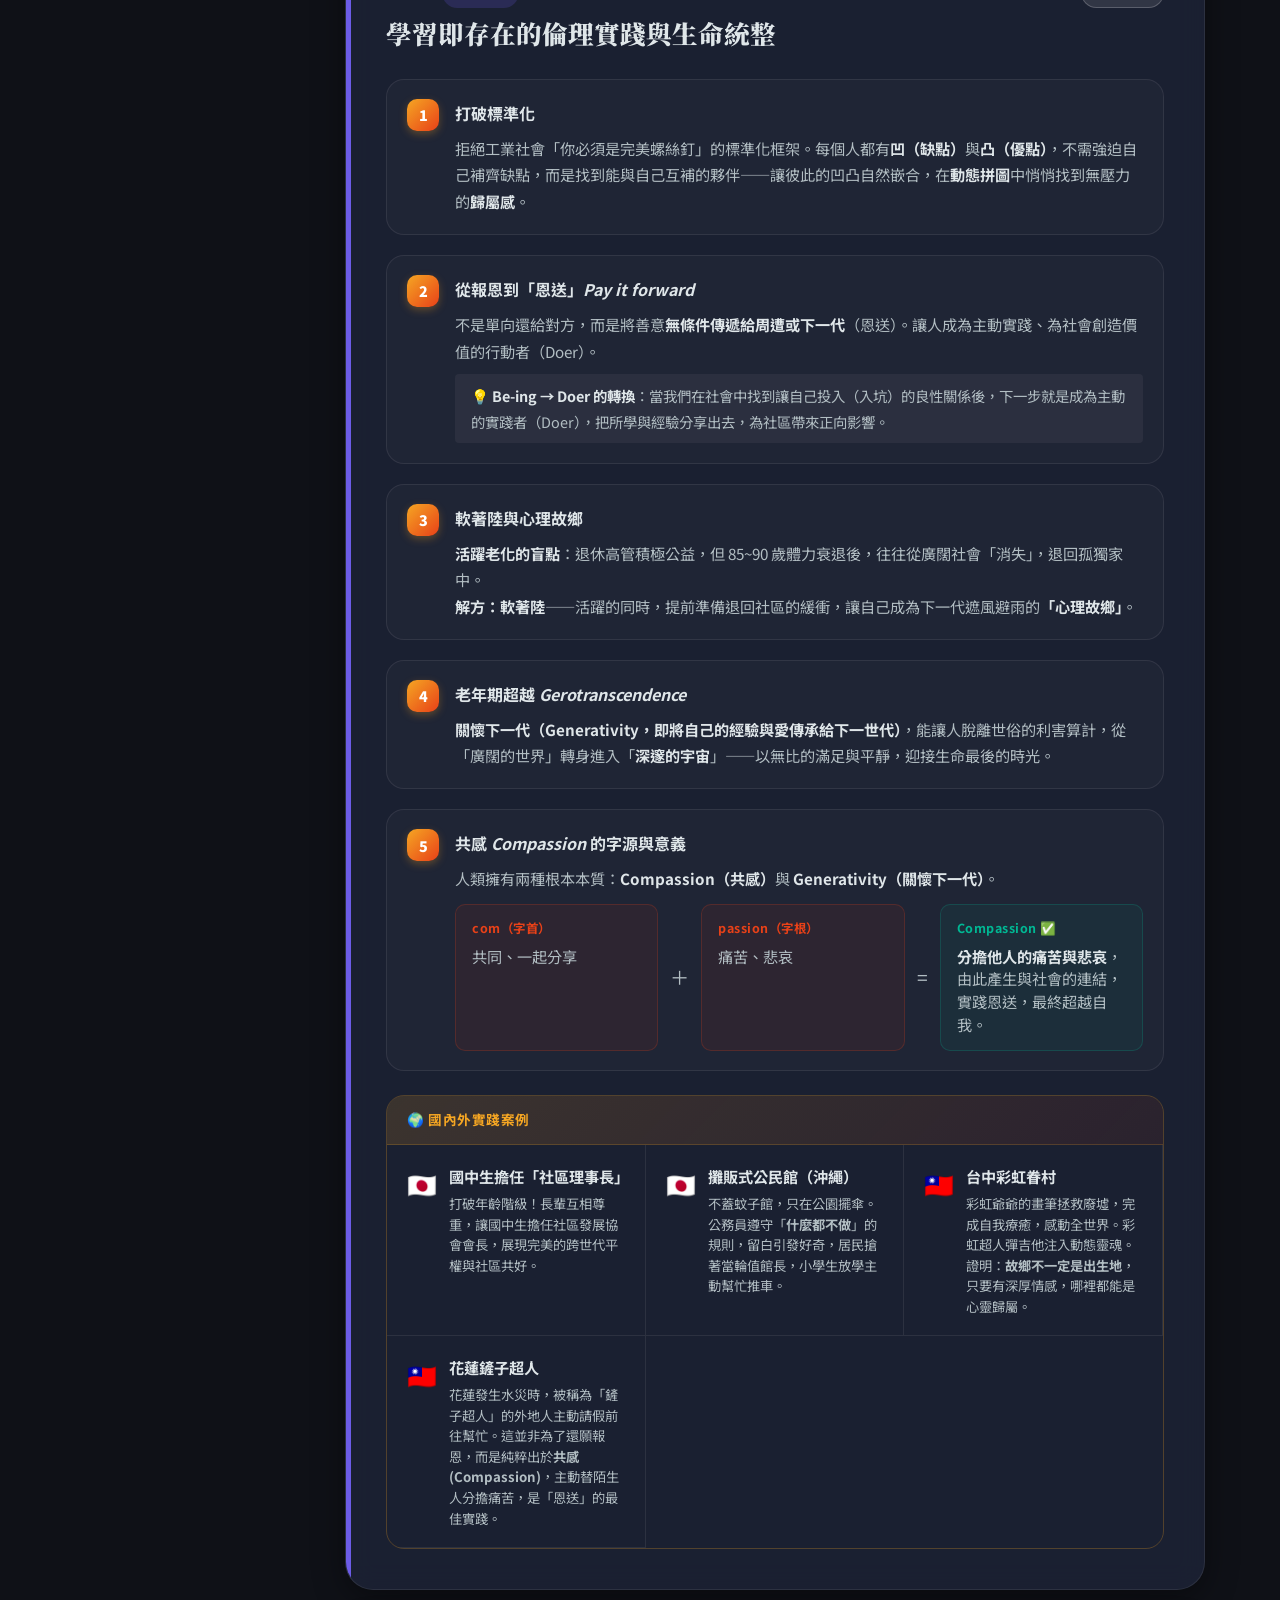
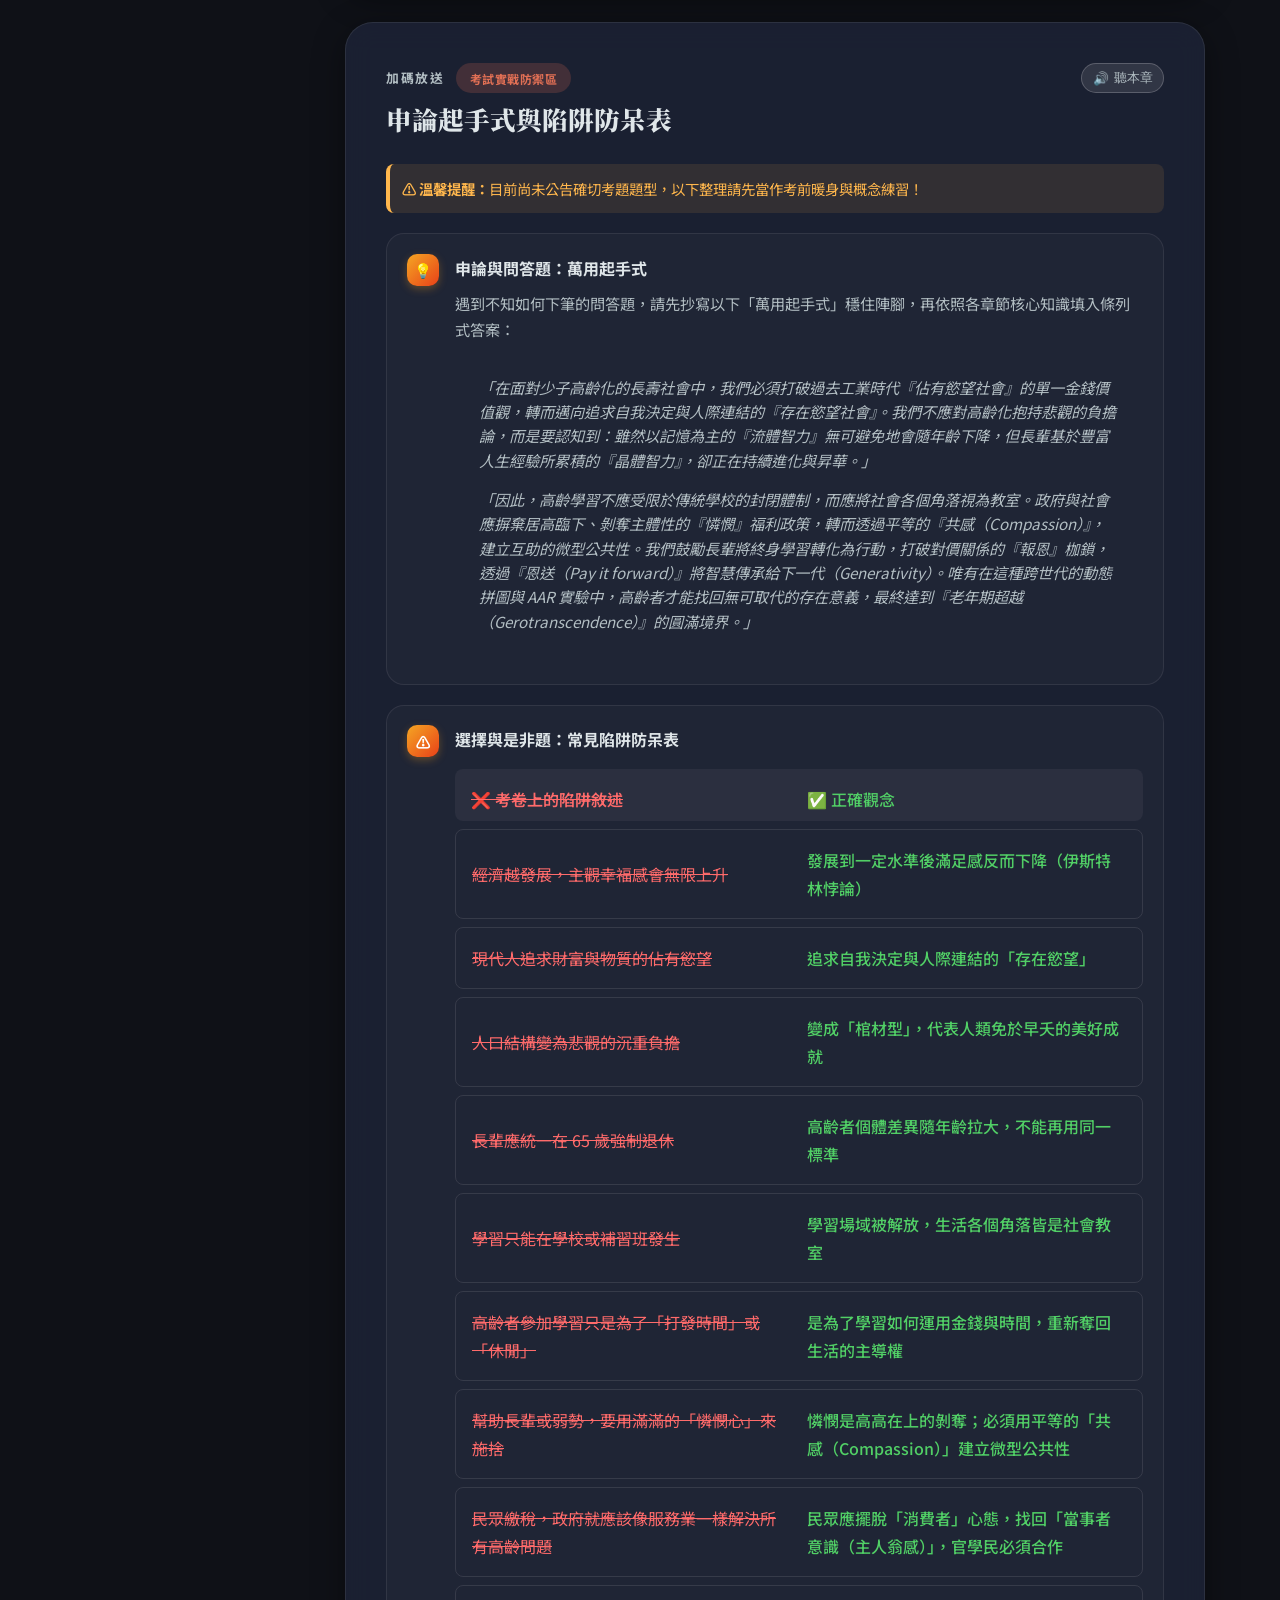
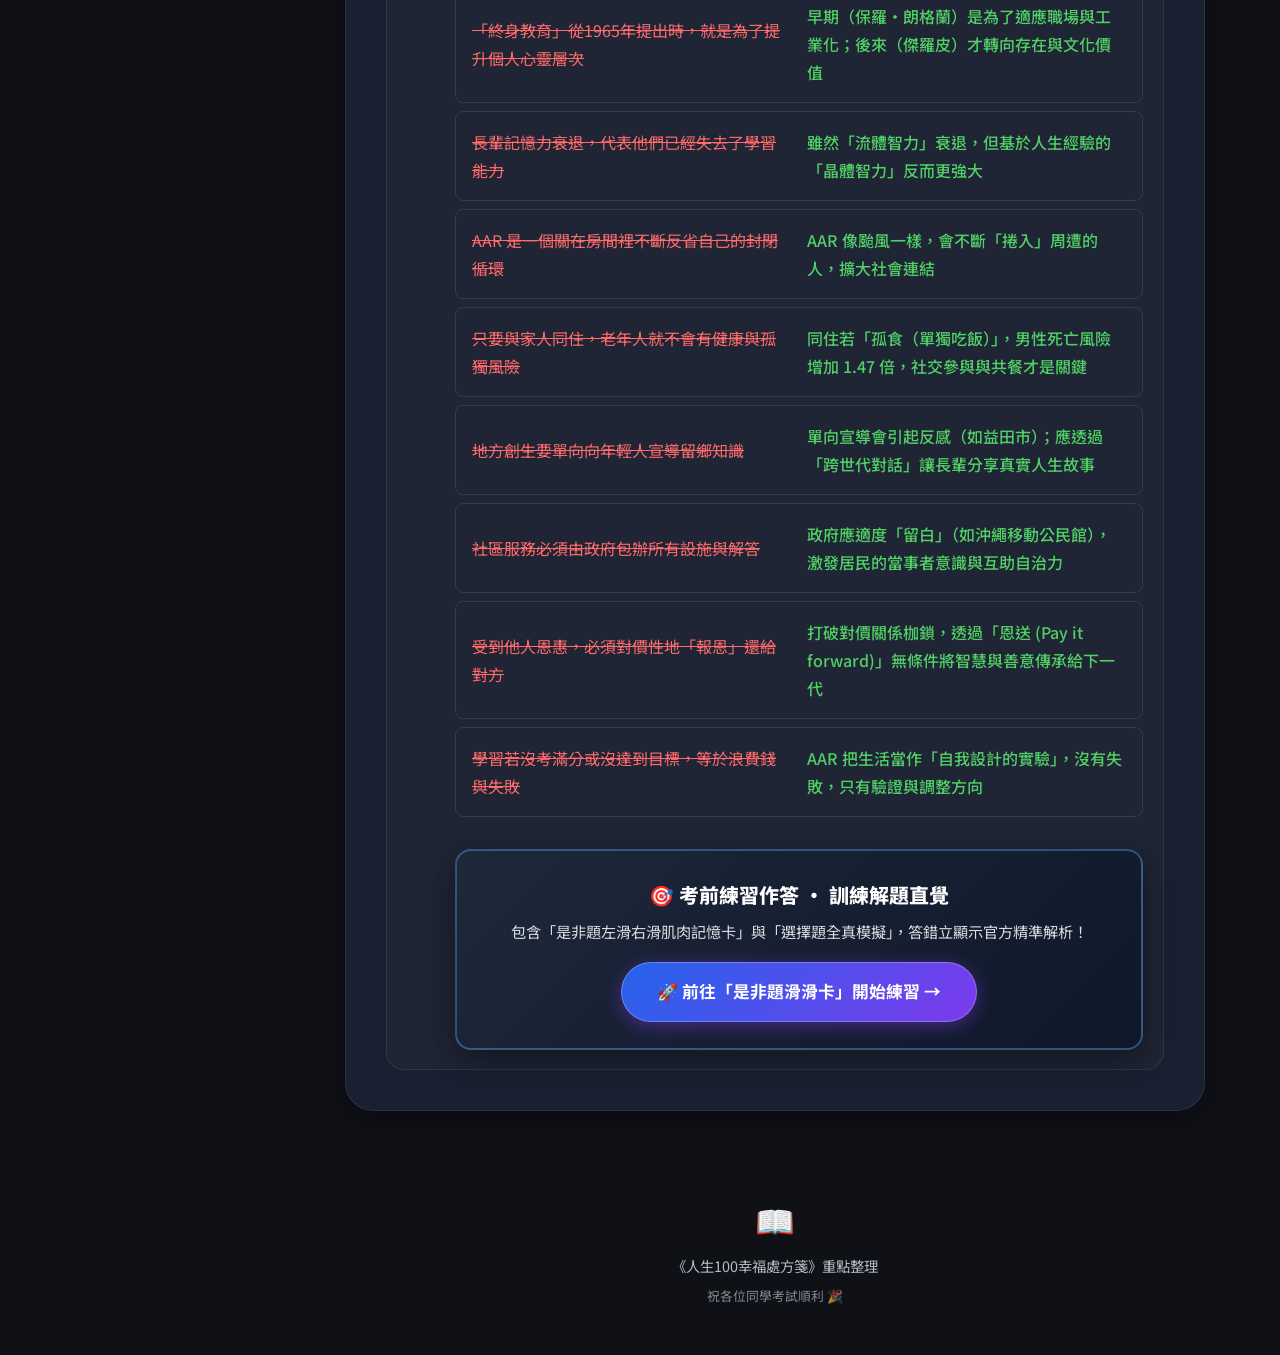
==== commit 3c33533f: "Fix audiobook URL to ibasho repo" ====
--- a/index.html
+++ b/index.html
@@ -83,7 +83,7 @@
                 </li>
                 <li class="nav-divider"></li>
                 <li>
-                    <a href="https://m0904103.github.io/makino_audiobook/" target="_blank" rel="noopener noreferrer" class="nav-item" data-ch="audio" style="color: #fca5a5;">
+                    <a href="https://m0904103.github.io/ibasho/" target="_blank" rel="noopener noreferrer" class="nav-item" data-ch="audio" style="color: #fca5a5;">
                         <span class="nav-num">🎧</span>
                         <span class="nav-label">收聽全書有聲書</span>
                     </a>
